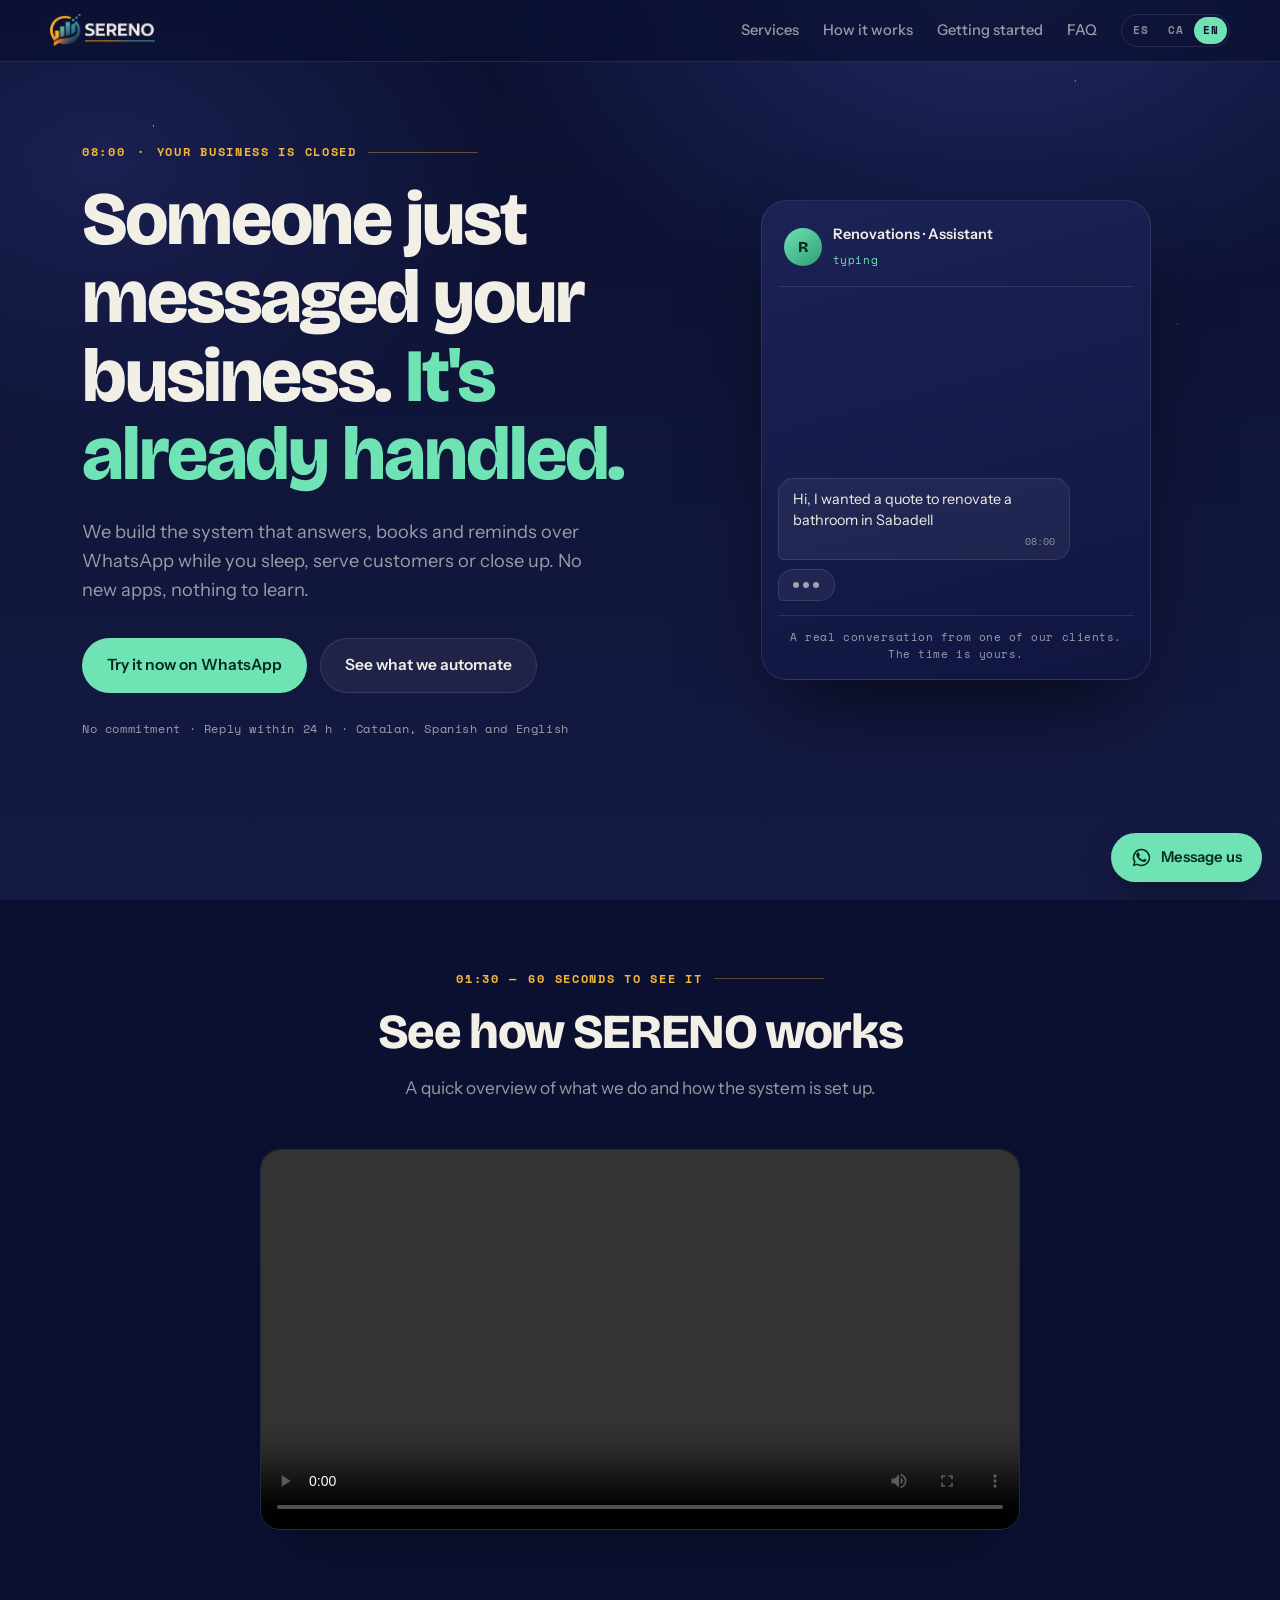
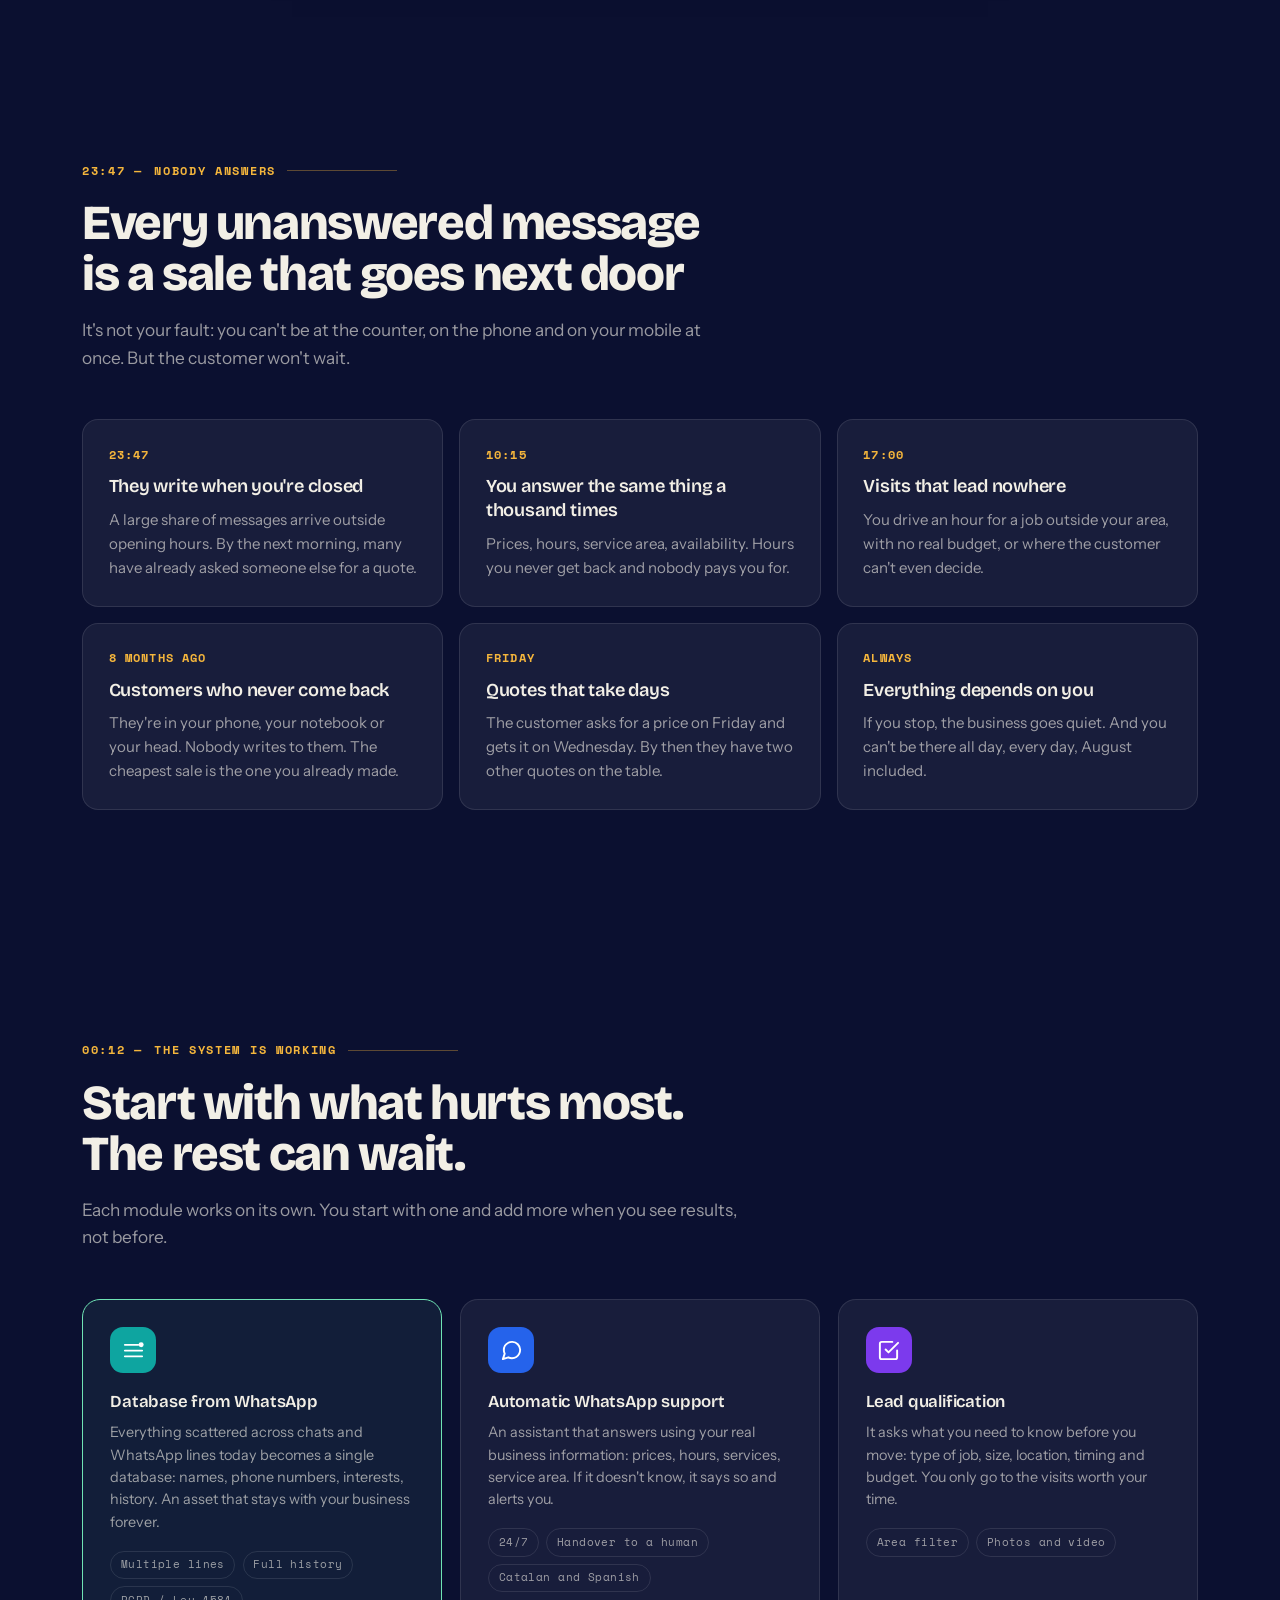
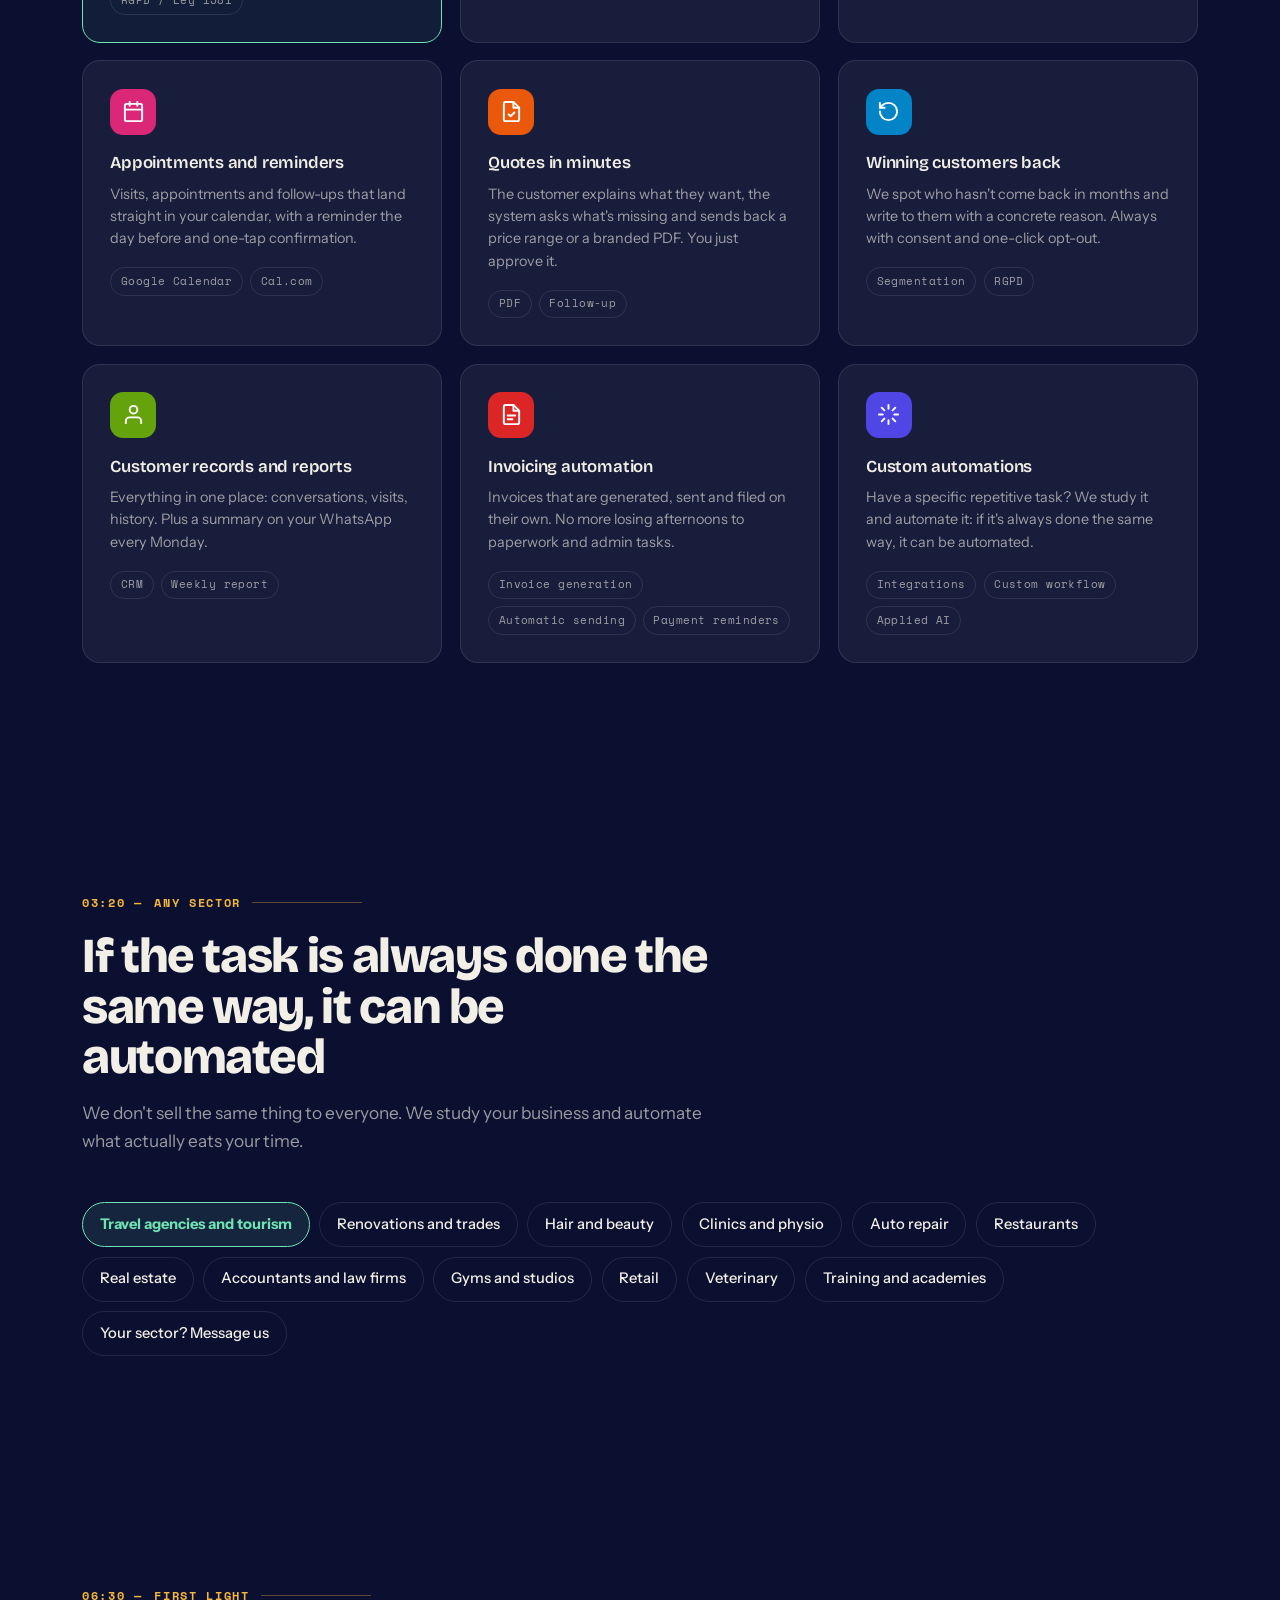
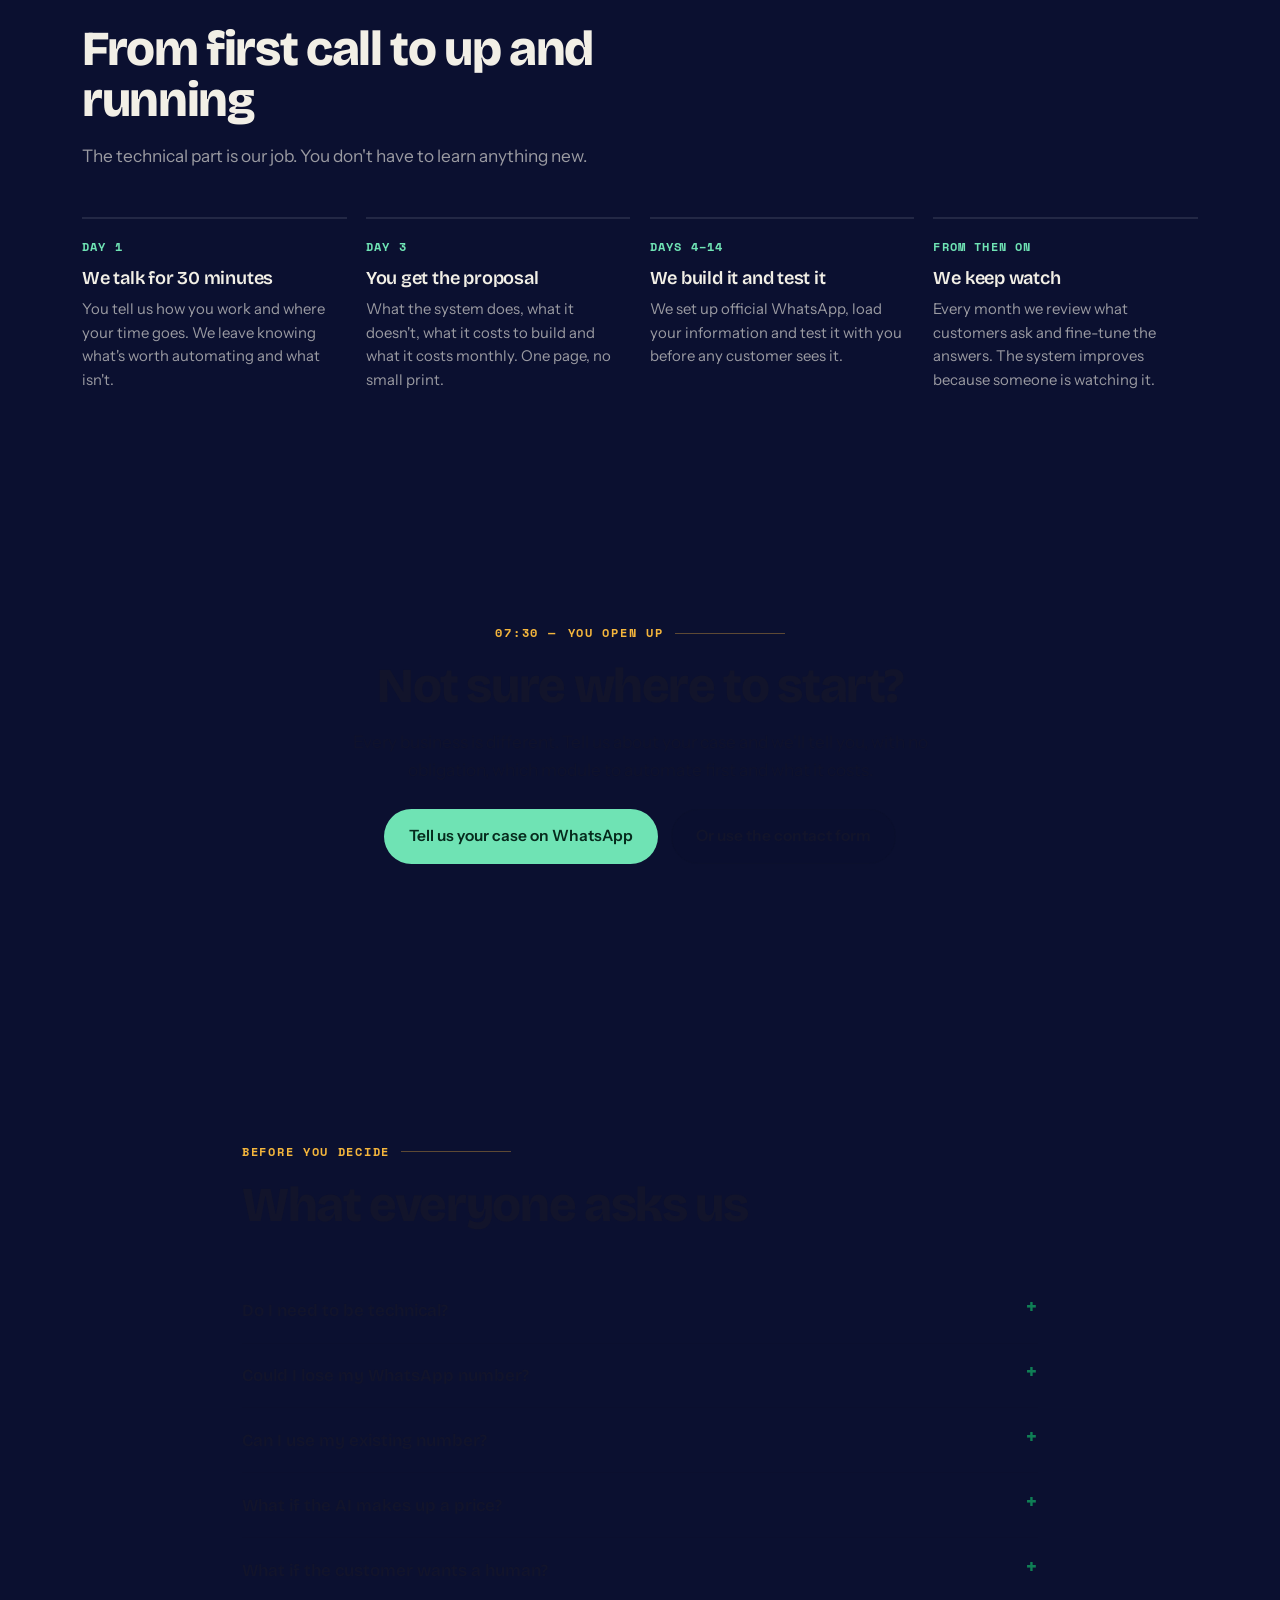
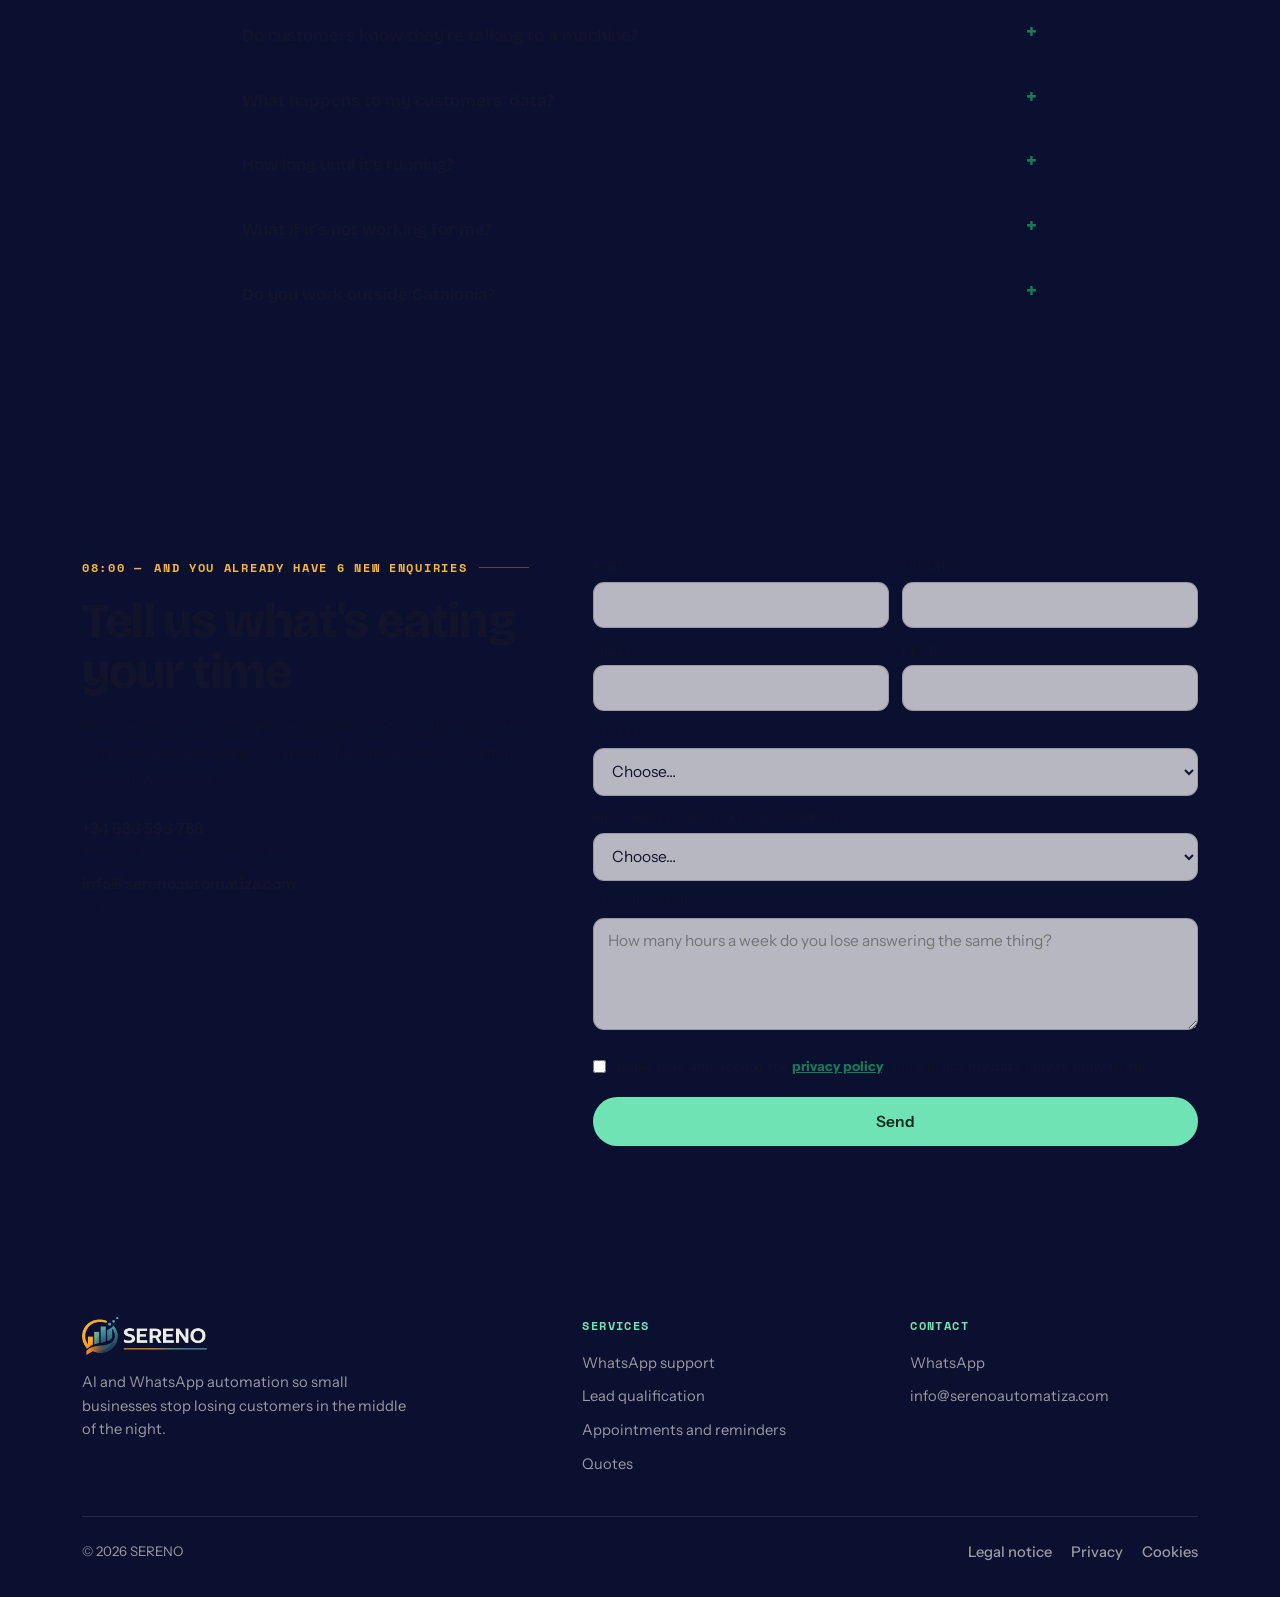
==== index.html @ a8ce23be "seo" ====
<!DOCTYPE html>
<html lang="es">
<head>
<meta charset="UTF-8">
<meta name="viewport" content="width=device-width, initial-scale=1.0">

<!-- ═══════════════════════════════════════════════════════════════
     CONFIGURACIÓ RÀPIDA — canvia només aquestes dades
     ═══════════════════════════════════════════════════════════════
     1. Nom de marca ......... cerca i reemplaça  SERENO
     2. Telèfon WhatsApp ..... cerca i reemplaça  34636596788
     3. Correu ............... cerca i reemplaça  info@serenoautomatiza.com
     4. Domini ............... cerca i reemplaça  https://serenoautomatiza.com
     Idiomes: cada element traduïble porta data-ca i data-en.
     El text que hi ha escrit a l'HTML és el castellà (idioma base).
     ═══════════════════════════════════════════════════════════════ -->

<link rel="icon" type="image/x-icon" href="favicon.ico">
<link rel="icon" type="image/png" sizes="16x16" href="favicon-16.png">
<link rel="icon" type="image/png" sizes="32x32" href="favicon-32.png">
<link rel="icon" type="image/png" sizes="48x48" href="favicon-48.png">
<link rel="icon" type="image/png" sizes="192x192" href="favicon-192.png">
<link rel="apple-touch-icon" sizes="180x180" href="favicon-180.png">

<title>SERENO — Automatización con IA y WhatsApp para pymes</title>
<meta name="description" content="Automatizamos la atención al cliente, las reservas y los recordatorios de tu negocio por WhatsApp. Responde 24/7 sin que tú muevas un dedo. Barcelona, España y Colombia.">
<meta name="keywords" content="chatbot WhatsApp empresas, automatización pymes, reservas automáticas WhatsApp, IA para negocios, automatización Barcelona, automatización agencias de viaje, WhatsApp verificado España">
<meta name="robots" content="index, follow">
<meta name="author" content="SERENO">
<link rel="canonical" href="https://serenoautomatiza.com/">
<link rel="alternate" hreflang="es" href="https://serenoautomatiza.com/">
<link rel="alternate" hreflang="ca" href="https://serenoautomatiza.com/?lang=ca">
<link rel="alternate" hreflang="en" href="https://serenoautomatiza.com/?lang=en">
<link rel="alternate" hreflang="x-default" href="https://serenoautomatiza.com/">

<meta property="og:type" content="website">
<meta property="og:site_name" content="SERENO">
<meta property="og:title" content="SERENO — Tu negocio responde también de madrugada">
<meta property="og:description" content="Automatización con IA y WhatsApp para pymes. Reservas, recordatorios y atención al cliente que funcionan cuando tú no estás.">
<meta property="og:url" content="https://serenoautomatiza.com/">
<meta property="og:image" content="https://serenoautomatiza.com/og-image.png">
<meta property="og:image:width" content="1200">
<meta property="og:image:height" content="630">
<meta property="og:image:alt" content="SERENO — Automatización con IA y WhatsApp para tu negocio">
<meta property="og:locale" content="es_ES">
<meta property="og:locale:alternate" content="ca_ES">
<meta property="og:locale:alternate" content="en_GB">

<meta name="twitter:card" content="summary_large_image">
<meta name="twitter:title" content="SERENO — Tu negocio responde también de madrugada">
<meta name="twitter:description" content="Automatización con IA y WhatsApp para pymes. Reservas, recordatorios y atención al cliente que funcionan cuando tú no estás.">
<meta name="twitter:image" content="https://serenoautomatiza.com/og-image.png">

<link rel="preconnect" href="https://fonts.googleapis.com">
<link rel="preconnect" href="https://fonts.gstatic.com" crossorigin>
<link href="https://fonts.googleapis.com/css2?family=Bricolage+Grotesque:opsz,wght@12..96,400;12..96,600;12..96,800&family=Instrument+Sans:wght@400;500;600&family=Space+Mono:wght@400;700&display=swap" rel="stylesheet">

<script type="application/ld+json">
{
  "@context": "https://schema.org",
  "@type": "ProfessionalService",
  "name": "SERENO",
  "alternateName": "SERENO Automatiza",
  "description": "Automatización con inteligencia artificial y WhatsApp para pequeñas y medianas empresas: atención al cliente, reservas, presupuestos y recuperación de clientes.",
  "url": "https://serenoautomatiza.com",
  "logo": "https://serenoautomatiza.com/logo-sereno-oscuro.png",
  "image": "https://serenoautomatiza.com/og-image.png",
  "email": "info@serenoautomatiza.com",
  "telephone": "+34636596788",
  "areaServed": [
    {"@type": "Country", "name": "España"},
    {"@type": "Country", "name": "Colombia"}
  ],
  "availableLanguage": ["es", "ca", "en"],
  "sameAs": [],
  "priceRange": "$$",
  "knowsAbout": [
    "Automatización WhatsApp",
    "Inteligencia artificial para pymes",
    "Chatbots de atención al cliente",
    "Automatización para agencias de viaje"
  ]
}
</script>

<style>
/* ── Tokens ───────────────────────────────────────────────────── */
:root{
  --nit:        #0B1030;
  --nit-2:      #151A44;
  --superficie: rgba(255,255,255,.055);
  --vora:       rgba(255,255,255,.10);
  --crema:      #F2EFE6;
  --crema-suau: rgba(242,239,230,.62);
  --menta:      #6FE3B4;
  --ambre:      #F5B63C;
  --tinta:      #12142B;
  --tinta-suau: rgba(18,20,43,.66);

  --display: 'Bricolage Grotesque', system-ui, sans-serif;
  --cos:     'Instrument Sans', system-ui, sans-serif;
  --mono:    'Space Mono', ui-monospace, monospace;

  --alba: 0; /* 0 = nit, 1 = dia — el controla l'scroll */
  --max:  1180px;
}

*{box-sizing:border-box;margin:0;padding:0}
html{scroll-behavior:smooth}

body{
  font-family:var(--cos);
  background:var(--nit);
  color:var(--crema);
  line-height:1.6;
  -webkit-font-smoothing:antialiased;
  overflow-x:hidden;
}

/* ── L'alba: capa fixa que s'aclareix amb l'scroll ───────────── */
.alba{
  position:fixed; inset:0; z-index:-1; pointer-events:none;
  background:
    radial-gradient(1200px 800px at 70% 110%, #F7C978 0%, #E58B5C 32%, #7B5E9B 62%, transparent 82%),
    linear-gradient(180deg, #FDF6E7 0%, #F2EFE6 100%);
  opacity:var(--alba);
  transition:opacity .12s linear;
}
.fons-nit{
  position:fixed; inset:0; z-index:-2;
  background:
    radial-gradient(900px 620px at 78% -6%, #232A66 0%, transparent 60%),
    radial-gradient(700px 520px at 8% 18%, #1A2050 0%, transparent 58%),
    linear-gradient(180deg, var(--nit) 0%, var(--nit-2) 100%);
}
.estrelles{position:fixed;inset:0;z-index:-1;pointer-events:none;opacity:calc(1 - var(--alba));
  background-image:
    radial-gradient(1px 1px at 12% 14%, rgba(255,255,255,.55) 50%, transparent),
    radial-gradient(1px 1px at 84% 9%,  rgba(255,255,255,.42) 50%, transparent),
    radial-gradient(1px 1px at 63% 27%, rgba(255,255,255,.30) 50%, transparent),
    radial-gradient(1px 1px at 31% 33%, rgba(255,255,255,.28) 50%, transparent),
    radial-gradient(1px 1px at 92% 36%, rgba(255,255,255,.22) 50%, transparent);
}

/* ── Tipografia ──────────────────────────────────────────────── */
h1,h2,h3{font-family:var(--display);font-weight:800;letter-spacing:-.028em;line-height:1.04}
h1{font-size:clamp(2.5rem,6.4vw,4.7rem)}
h2{font-size:clamp(1.95rem,4.1vw,3.05rem)}
h3{font-size:1.14rem;font-weight:600;letter-spacing:-.012em;line-height:1.3}
p{font-size:1.02rem}
em{font-style:normal;color:var(--menta)}

.hora{
  font-family:var(--mono);font-size:.76rem;font-weight:700;
  letter-spacing:.14em;text-transform:uppercase;
  color:var(--ambre);display:flex;align-items:center;gap:.7rem;margin-bottom:1.15rem;
}
.hora::after{content:'';height:1px;flex:1;max-width:110px;background:currentColor;opacity:.35}

/* ── Estructura ──────────────────────────────────────────────── */
.env{max-width:var(--max);margin:0 auto;padding:0 clamp(1.15rem,4vw,2rem)}
section{padding:clamp(4.5rem,9vw,7.5rem) 0;position:relative}

.dia{color:var(--tinta)}
.dia h1,.dia h2,.dia h3{color:var(--tinta)}
.dia .apagat{color:var(--tinta-suau)}
.dia em{color:#0F7F55}
.apagat{color:var(--crema-suau)}

.intro{max-width:660px;margin-bottom:3rem}
.intro.cta-central{max-width:640px;margin-left:auto;margin-right:auto;text-align:center}
.intro p{margin-top:1rem;font-size:1.08rem}

/* ── Capçalera ───────────────────────────────────────────────── */
header{
  position:sticky;top:0;z-index:50;
  backdrop-filter:blur(14px);
  background:rgba(11,16,48,.72);
  border-bottom:1px solid var(--vora);
  transition:background .3s;
}
header.clar{background:rgba(250,246,236,.78);border-bottom-color:rgba(18,20,43,.10)}
header.clar .marca,header.clar nav a{color:var(--tinta)}
.barra{display:flex;align-items:center;justify-content:space-between;gap:1rem;padding:.85rem 0}
.marca{font-family:var(--display);font-weight:800;font-size:1.28rem;letter-spacing:-.03em;color:var(--crema);text-decoration:none;display:flex;align-items:center;gap:.55rem}
.logo{height:32px;width:auto;display:block}
.logo-fosc{display:none}
header.clar .logo-claro{display:none}
header.clar .logo-fosc{display:block}
footer .logo{height:38px}
nav{display:flex;align-items:center;gap:1.5rem}
nav a{color:var(--crema-suau);text-decoration:none;font-size:.92rem;font-weight:500;transition:color .2s}
nav a:hover{color:var(--menta)}
.nav-links{display:flex;gap:1.5rem}

.idioma{display:flex;gap:2px;border:1px solid var(--vora);border-radius:99px;padding:2px;font-family:var(--mono);font-size:.68rem;font-weight:700}
.idioma button{background:none;border:0;color:inherit;cursor:pointer;padding:.32rem .55rem;border-radius:99px;font:inherit;letter-spacing:.06em;opacity:.55;transition:.2s}
.idioma button.on{background:var(--menta);color:var(--nit);opacity:1}
header.clar .idioma{border-color:rgba(18,20,43,.18);color:var(--tinta)}

/* ── Botons ──────────────────────────────────────────────────── */
.btn{
  display:inline-flex;align-items:center;gap:.55rem;
  padding:.88rem 1.5rem;border-radius:99px;
  font-family:var(--cos);font-weight:600;font-size:.97rem;
  text-decoration:none;border:1px solid transparent;cursor:pointer;
  transition:transform .18s, background .2s, border-color .2s;
}
.btn:hover{transform:translateY(-2px)}
.btn-1{background:var(--menta);color:#062B1D}
.btn-1:hover{background:#8BEDC4}
.btn-2{border-color:var(--vora);color:var(--crema);background:var(--superficie)}
.btn-2:hover{border-color:var(--menta);color:var(--menta)}
.dia .btn-2{border-color:rgba(18,20,43,.20);color:var(--tinta);background:rgba(18,20,43,.04)}
.dia .btn-2:hover{border-color:var(--tinta)}

/* ── Hero ────────────────────────────────────────────────────── */
.hero{padding-top:clamp(3rem,7vw,5rem);min-height:88vh;display:flex;align-items:center}
.hero-graella{display:grid;grid-template-columns:1.08fr .92fr;gap:clamp(2.5rem,5vw,4.5rem);align-items:center;width:100%}
.hero p.lead{font-size:1.14rem;margin:1.5rem 0 2.1rem;max-width:32rem}
.hero-botons{display:flex;flex-wrap:wrap;gap:.8rem}
.nota{margin-top:1.6rem;font-family:var(--mono);font-size:.76rem;letter-spacing:.05em;color:var(--crema-suau)}

/* ── Telèfon simulat ─────────────────────────────────────────── */
.telefon{
  background:linear-gradient(165deg,#1B2255,#101640);
  border:1px solid var(--vora);border-radius:26px;
  padding:1rem;box-shadow:0 40px 80px -30px rgba(0,0,0,.75);
  max-width:390px;margin-inline:auto;width:100%;
}
.tel-cap{display:flex;align-items:center;gap:.7rem;padding:.35rem .35rem .9rem;border-bottom:1px solid var(--vora);margin-bottom:.9rem}
.avatar{width:38px;height:38px;border-radius:50%;background:linear-gradient(140deg,var(--menta),#2E9E75);display:grid;place-items:center;font-family:var(--display);font-weight:800;color:#062B1D;font-size:.95rem}
.tel-cap strong{display:block;font-size:.9rem;font-weight:600}
.tel-cap span{font-family:var(--mono);font-size:.68rem;color:var(--menta);letter-spacing:.05em}
.xat{display:flex;flex-direction:column;gap:.55rem;min-height:300px;justify-content:flex-end}
.bombolla{
  max-width:82%;padding:.62rem .85rem;border-radius:15px;font-size:.9rem;line-height:1.45;
  animation:puja .38s cubic-bezier(.2,.8,.3,1) both;position:relative;
}
.bombolla time{display:block;font-family:var(--mono);font-size:.62rem;opacity:.55;margin-top:.28rem;text-align:right}
.rebut{background:var(--superficie);border:1px solid var(--vora);border-bottom-left-radius:5px;align-self:flex-start}
.enviat{background:var(--menta);color:#062B1D;border-bottom-right-radius:5px;align-self:flex-end}
@keyframes puja{from{opacity:0;transform:translateY(9px)}to{opacity:1;transform:none}}
.escrivint{display:flex;gap:4px;padding:.75rem .9rem;background:var(--superficie);border:1px solid var(--vora);border-radius:15px;border-bottom-left-radius:5px;align-self:flex-start;width:fit-content}
.escrivint i{width:6px;height:6px;border-radius:50%;background:var(--crema-suau);animation:bot 1.25s infinite}
.escrivint i:nth-child(2){animation-delay:.18s}
.escrivint i:nth-child(3){animation-delay:.36s}
@keyframes bot{0%,60%,100%{opacity:.28;transform:translateY(0)}30%{opacity:1;transform:translateY(-3px)}}
.peu-tel{margin-top:.9rem;padding-top:.8rem;border-top:1px solid var(--vora);font-family:var(--mono);font-size:.67rem;letter-spacing:.05em;color:var(--crema-suau);text-align:center}

/* ── Graelles ────────────────────────────────────────────────── */
.graella{display:grid;gap:1rem}
.g2{grid-template-columns:repeat(2,1fr)}
.g3{grid-template-columns:repeat(3,1fr)}

.targeta{
  background:var(--superficie);border:1px solid var(--vora);
  border-radius:16px;padding:1.6rem;transition:border-color .25s, transform .25s;
}
.targeta:hover{border-color:rgba(111,227,180,.45);transform:translateY(-3px)}
.targeta h3{margin-bottom:.55rem}
.targeta p{font-size:.94rem;color:var(--crema-suau)}
.dia .targeta{background:rgba(18,20,43,.035);border-color:rgba(18,20,43,.11)}
.dia .targeta p{color:var(--tinta-suau)}
.targeta-destacada{border-color:var(--menta);background:rgba(111,227,180,.06)}
.targeta-destacada:hover{border-color:var(--menta)}
.dia .targeta-destacada{border-color:#0F7F55;background:rgba(15,127,85,.05)}

/* ── Graella de serveis amb icones ──────────────────────────────── */
.graella-serveis{display:grid;grid-template-columns:repeat(3,1fr);gap:1.1rem;margin-top:1.5rem}
.targeta-servei{
  background:var(--superficie);border:1px solid var(--vora);border-radius:18px;
  padding:1.7rem;transition:border-color .25s, transform .25s;
}
.targeta-servei:hover{border-color:rgba(111,227,180,.45);transform:translateY(-3px)}
.targeta-servei.destacada{border-color:var(--menta);background:rgba(111,227,180,.07)}
.dia .targeta-servei{background:#fff;border-color:rgba(18,20,43,.1)}
.dia .targeta-servei.destacada{border-color:#0F7F55;background:rgba(15,127,85,.05)}
.icona-servei{
  width:46px;height:46px;border-radius:13px;display:flex;align-items:center;justify-content:center;
  margin-bottom:1.1rem;color:#fff;
}
.icona-servei svg{width:23px;height:23px}
.targeta-servei h3{font-size:1.05rem;margin-bottom:.55rem}
.targeta-servei p{font-size:.9rem;color:var(--crema-suau);line-height:1.55}
.dia .targeta-servei p{color:var(--tinta-suau)}
.targeta-servei .etiquetes{margin-top:1.1rem}

.marca-hora{font-family:var(--mono);font-size:.72rem;font-weight:700;color:var(--ambre);letter-spacing:.1em;display:block;margin-bottom:.7rem}

/* ── Vídeo ───────────────────────────────────────────────────── */
.video-marc{max-width:760px;margin:2.2rem auto 0;border-radius:20px;overflow:hidden;border:1px solid var(--vora);box-shadow:0 30px 60px -32px rgba(0,0,0,.5)}
.dia .video-marc{border-color:rgba(18,20,43,.12);box-shadow:0 30px 60px -32px rgba(18,20,43,.25)}
.video-marc video{display:block;width:100%;height:auto;background:#000}

.etiquetes{display:flex;flex-wrap:wrap;gap:.45rem;margin-top:1rem}
.etiqueta{font-family:var(--mono);font-size:.68rem;letter-spacing:.04em;padding:.28rem .6rem;border:1px solid var(--vora);border-radius:99px;color:var(--crema-suau)}
.dia .etiqueta{border-color:rgba(18,20,43,.15);color:var(--tinta-suau)}

/* ── Procés ──────────────────────────────────────────────────── */
.passos{display:grid;grid-template-columns:repeat(4,1fr);gap:1.2rem}
.pas{border-top:2px solid var(--vora);padding-top:1.2rem}
.pas .quan{font-family:var(--mono);font-size:.74rem;font-weight:700;color:var(--menta);letter-spacing:.1em;display:block;margin-bottom:.6rem}
.pas p{font-size:.93rem;color:var(--crema-suau);margin-top:.45rem}
.dia .pas{border-top-color:rgba(18,20,43,.16)}
.dia .pas p{color:var(--tinta-suau)}
.dia .pas .quan{color:#0F7F55}

/* ── Secció "com funciona": el text s'enfosqueix junt amb el fons durant la transició ── */
#como{
  color: var(--crema); /* fallback per navegadors sense color-mix() */
  color: color-mix(in srgb, var(--tinta) calc(var(--alba) * 100%), var(--crema));
}
#como .apagat,
#como .pas p{
  color: var(--crema-suau);
  color: color-mix(in srgb, var(--tinta-suau) calc(var(--alba) * 100%), var(--crema-suau));
}
#como .pas{
  border-top-color: var(--vora);
  border-top-color: color-mix(in srgb, rgba(18,20,43,.16) calc(var(--alba) * 100%), var(--vora));
}
#como .pas .quan{
  color: var(--menta);
  color: color-mix(in srgb, #0F7F55 calc(var(--alba) * 100%), var(--menta));
}

/* ── Sectors ─────────────────────────────────────────────────── */
.sectors{display:flex;flex-wrap:wrap;gap:.6rem;margin-top:1.5rem}
.sector{padding:.6rem 1.05rem;border:1px solid var(--vora);border-radius:99px;font-size:.92rem;font-weight:500;transition:.2s;text-decoration:none;color:inherit;cursor:pointer;display:inline-block}
.sector:hover{border-color:var(--menta);color:var(--menta)}
.dia .sector{border-color:rgba(18,20,43,.16)}
.sector-destacat{border-color:var(--menta);background:rgba(111,227,180,.1);color:var(--menta);font-weight:700}
.sector-destacat:hover{background:rgba(111,227,180,.18)}
.dia .sector-destacat{border-color:#0F7F55;background:rgba(15,127,85,.08);color:#0F7F55}
.dia .sector-destacat:hover{background:rgba(15,127,85,.14)}

/* ── Plans ───────────────────────────────────────────────────── */
.plans{display:grid;grid-template-columns:repeat(3,1fr);gap:1.1rem;align-items:start}
.pla{border:1px solid rgba(18,20,43,.13);border-radius:18px;padding:1.9rem;background:rgba(255,255,255,.45)}
.pla.destacat{border-color:#0F7F55;background:#fff;box-shadow:0 24px 50px -28px rgba(15,127,85,.45)}
.pla .nom{font-family:var(--mono);font-size:.72rem;font-weight:700;letter-spacing:.13em;text-transform:uppercase;color:#0F7F55}
.pla h3{font-size:1.5rem;font-family:var(--display);font-weight:800;margin:.5rem 0 .3rem}
.preu{font-family:var(--display);font-size:1.05rem;font-weight:600;color:var(--tinta-suau);margin-bottom:1.1rem}
.pla ul{list-style:none;margin:1.2rem 0;display:flex;flex-direction:column;gap:.55rem}
.pla li{font-size:.93rem;padding-left:1.35rem;position:relative;color:var(--tinta-suau)}
.pla li::before{content:'';position:absolute;left:0;top:.55em;width:7px;height:7px;border-radius:50%;background:#0F7F55}
.insignia{display:inline-block;font-family:var(--mono);font-size:.63rem;font-weight:700;letter-spacing:.11em;background:#0F7F55;color:#fff;padding:.2rem .55rem;border-radius:99px;margin-bottom:.7rem}

/* ── FAQ ─────────────────────────────────────────────────────── */
details{border-bottom:1px solid rgba(18,20,43,.13);padding:1.15rem 0}
summary{font-family:var(--display);font-weight:600;font-size:1.06rem;cursor:pointer;list-style:none;display:flex;justify-content:space-between;gap:1.5rem;align-items:flex-start}
summary::-webkit-details-marker{display:none}
summary::after{content:'+';font-family:var(--mono);font-size:1.3rem;line-height:1;color:#0F7F55;transition:transform .25s;flex-shrink:0}
details[open] summary::after{transform:rotate(45deg)}
details p{margin-top:.75rem;color:var(--tinta-suau);font-size:.97rem;max-width:64ch}

/* ── Formulari ───────────────────────────────────────────────── */
.contacte{display:grid;grid-template-columns:.85fr 1.15fr;gap:clamp(2rem,5vw,4rem);align-items:start}
form{display:grid;gap:.85rem}
.fila{display:grid;grid-template-columns:1fr 1fr;gap:.85rem}
label{display:block;font-family:var(--mono);font-size:.7rem;font-weight:700;letter-spacing:.09em;text-transform:uppercase;color:var(--tinta-suau);margin-bottom:.35rem}
input,select,textarea{
  width:100%;padding:.78rem .9rem;border:1px solid rgba(18,20,43,.18);
  border-radius:11px;background:rgba(255,255,255,.7);color:var(--tinta);
  font-family:var(--cos);font-size:.97rem;
}
input:focus,select:focus,textarea:focus{outline:2px solid #0F7F55;outline-offset:1px;border-color:transparent}
textarea{min-height:112px;resize:vertical}
.consent{display:flex;gap:.6rem;align-items:flex-start;font-size:.85rem;color:var(--tinta-suau);margin-top:.3rem;font-family:var(--cos);letter-spacing:normal;text-transform:none}
.consent input{width:auto;margin-top:.25rem;flex-shrink:0}
.consent a{color:#0F7F55}
.amagat{position:absolute;left:-9999px}
.canals{display:flex;flex-direction:column;gap:.8rem;margin-top:1.6rem}
.canal{display:flex;flex-direction:column;text-decoration:none;color:var(--tinta);font-weight:500;font-size:.97rem}
.canal span{font-family:var(--mono);font-size:.68rem;letter-spacing:.09em;color:var(--tinta-suau);font-weight:400}

/* ── Peu ─────────────────────────────────────────────────────── */
footer{background:var(--nit);color:var(--crema);padding:3.5rem 0 2rem;position:relative;z-index:1}
.peu-graella{display:grid;grid-template-columns:1.6fr 1fr 1fr;gap:2.5rem;margin-bottom:2.5rem}
footer h4{font-family:var(--mono);font-size:.72rem;letter-spacing:.12em;text-transform:uppercase;color:var(--menta);margin-bottom:.9rem;font-weight:700}
footer ul{list-style:none;display:flex;flex-direction:column;gap:.5rem}
footer a{color:var(--crema-suau);text-decoration:none;font-size:.92rem}
footer a:hover{color:var(--menta)}
.peu-final{border-top:1px solid var(--vora);padding-top:1.5rem;display:flex;flex-wrap:wrap;gap:1rem;justify-content:space-between;font-size:.83rem;color:var(--crema-suau)}
.peu-final nav{gap:1.2rem}

/* ── WhatsApp flotant ────────────────────────────────────────── */
.flotant{
  position:fixed;right:1.1rem;bottom:1.1rem;z-index:60;
  display:flex;align-items:center;gap:.6rem;
  background:var(--menta);color:#062B1D;
  padding:.8rem 1.25rem;border-radius:99px;text-decoration:none;
  font-weight:600;font-size:.93rem;
  box-shadow:0 14px 34px -10px rgba(0,0,0,.5);
  transition:transform .2s;
}
.flotant:hover{transform:scale(1.04)}

/* ── Aparicions ──────────────────────────────────────────────── */
.apareix{opacity:0;transform:translateY(18px);transition:opacity .6s ease, transform .6s cubic-bezier(.2,.8,.3,1)}
.apareix.vist{opacity:1;transform:none}

/* ── Responsive ──────────────────────────────────────────────── */
@media(max-width:900px){
  .hero-graella{grid-template-columns:1fr;gap:2.5rem}
  .g3,.passos,.plans{grid-template-columns:repeat(2,1fr)}
  .graella-serveis{grid-template-columns:repeat(2,1fr)}
  .contacte{grid-template-columns:1fr}
  .peu-graella{grid-template-columns:1fr 1fr}
  .nav-links{display:none}
}
@media(max-width:620px){
  .g3,.g2,.passos,.plans,.fila,.peu-graella,.graella-serveis{grid-template-columns:1fr}
  .flotant span{display:none}
  .flotant{padding:.95rem}
  section{padding:3.5rem 0}
}
@media(prefers-reduced-motion:reduce){
  *,*::before,*::after{animation-duration:.001ms!important;transition-duration:.001ms!important}
  .apareix{opacity:1;transform:none}
  html{scroll-behavior:auto}
}
:focus-visible{outline:2px solid var(--menta);outline-offset:3px;border-radius:4px}
</style>
</head>

<body>
<div class="fons-nit"></div>
<div class="estrelles"></div>
<div class="alba"></div>

<!-- ══════════ CAPÇALERA ══════════ -->
<header id="capcalera">
  <div class="env barra">
    <a href="#inici" class="marca">
      <img src="logo-sereno-claro.png" alt="SERENO" class="logo logo-claro">
      <img src="logo-sereno-oscuro.png" alt="SERENO" class="logo logo-fosc">
    </a>
    <nav>
      <div class="nav-links">
        <a href="#servicios" data-ca="Serveis" data-en="Services">Servicios</a>
        <a href="#como" data-ca="Com funciona" data-en="How it works">Cómo funciona</a>
        <a href="#planes" data-ca="Com comencem" data-en="Getting started">Cómo empezamos</a>
        <a href="#faq">FAQ</a>
      </div>
      <div class="idioma" role="group" aria-label="Idioma / Language">
        <button type="button" data-lang="es" class="on">ES</button>
        <button type="button" data-lang="ca">CA</button>
        <button type="button" data-lang="en">EN</button>
      </div>
    </nav>
  </div>
</header>

<!-- ══════════ HERO ══════════ -->
<section class="hero" id="inici">
  <div class="env hero-graella">
    <div>
      <div class="hora"><span id="rellotge">--:--</span> · <span data-ca="el teu negoci és tancat" data-en="your business is closed">tu negocio está cerrado</span></div>
      <h1 data-ca="Algú acaba d'escriure al teu negoci. <em>Ja està atès.</em>" data-en="Someone just messaged your business. <em>It's already handled.</em>">Alguien acaba de escribir a tu negocio. <em>Ya está atendido.</em></h1>
      <p class="lead apagat" data-ca="Muntem el sistema que respon, reserva i recorda per WhatsApp mentre tu dorms, atens o tanques la persiana. Sense apps noves ni res per aprendre." data-en="We build the system that answers, books and reminds over WhatsApp while you sleep, serve customers or close up. No new apps, nothing to learn.">Montamos el sistema que responde, reserva y recuerda por WhatsApp mientras tú duermes, atiendes o bajas la persiana. Sin apps nuevas ni nada que aprender.</p>
      <div class="hero-botons">
        <a class="btn btn-1 wa" href="https://wa.me/34636596788" target="_blank" rel="noopener" data-ca="Prova'l ara per WhatsApp" data-en="Try it now on WhatsApp">Pruébalo ahora por WhatsApp</a>
        <a class="btn btn-2" href="#servicios" data-ca="Veure què automatitzem" data-en="See what we automate">Ver qué automatizamos</a>
      </div>
      <p class="nota" data-ca="Sense compromís · Resposta en menys de 24 h · Català, castellà i anglès" data-en="No commitment · Reply within 24 h · Catalan, Spanish and English">Sin compromiso · Respuesta en menos de 24 h · Catalán, castellano e inglés</p>
    </div>

    <div class="telefon" aria-label="Ejemplo de conversación automatizada">
      <div class="tel-cap">
        <div class="avatar">R</div>
        <div>
          <strong data-ca="Reformes · Assistent" data-en="Renovations · Assistant">Reformas · Asistente</strong>
          <span data-ca="responent" data-en="typing">respondiendo</span>
        </div>
      </div>
      <div class="xat" id="xat"></div>
      <p class="peu-tel" data-ca="Conversa real d'un client nostre. L'hora és la teva." data-en="A real conversation from one of our clients. The time is yours.">Conversación real de un cliente nuestro. La hora es la tuya.</p>
    </div>
  </div>
</section>

<!-- ══════════ VÍDEO ══════════ -->
<section id="video">
  <div class="env">
    <div class="intro apareix" style="text-align:center;max-width:640px;margin-left:auto;margin-right:auto">
      <div class="hora" style="justify-content:center">01:30 — <span data-ca="60 segons per entendre-ho" data-en="60 seconds to see it">60 segundos para entenderlo</span></div>
      <h2 data-ca="Veu com funciona SERENO" data-en="See how SERENO works">Ve cómo funciona SERENO</h2>
      <p class="apagat" data-ca="Un resum ràpid de què fem i com queda muntat el sistema." data-en="A quick overview of what we do and how the system is set up.">Un resumen rápido de qué hacemos y cómo queda montado el sistema.</p>
    </div>
    <div class="video-marc apareix">
      <video id="videoSereno" controls preload="metadata" playsinline
        data-src-es="sereno-video-es.mp4" data-src-ca="sereno-video-ca.mp4" data-src-en="sereno-video-en.mp4">
        <source id="videoSerenoSource" src="sereno-video-es.mp4" type="video/mp4">
        Tu navegador no soporta la reproducción de vídeo. Puedes escribirnos por WhatsApp para pedir el enlace.
      </video>
    </div>
  </div>
</section>

<!-- ══════════ PROBLEMA ══════════ -->
<section id="problema">
  <div class="env">
    <div class="intro apareix">
      <div class="hora">23:47 — <span data-ca="ningú contesta" data-en="nobody answers">nadie contesta</span></div>
      <h2 data-ca="Cada missatge sense resposta és una venda que se'n va al del costat" data-en="Every unanswered message is a sale that goes next door">Cada mensaje sin respuesta es una venta que se va al de al lado</h2>
      <p class="apagat" data-ca="No és culpa teva: no pots estar al taulell, al telèfon i al mòbil alhora. Però el client no espera." data-en="It's not your fault: you can't be at the counter, on the phone and on your mobile at once. But the customer won't wait.">No es culpa tuya: no puedes estar en el mostrador, al teléfono y en el móvil a la vez. Pero el cliente no espera.</p>
    </div>
    <div class="graella g3">
      <div class="targeta apareix">
        <span class="marca-hora">23:47</span>
        <h3 data-ca="Escriuen quan és tancat" data-en="They write when you're closed">Escriben cuando está cerrado</h3>
        <p data-ca="Bona part dels missatges arriben fora d'horari. L'endemà al matí, molts ja han demanat pressupost en un altre lloc." data-en="A large share of messages arrive outside opening hours. By the next morning, many have already asked someone else for a quote.">Buena parte de los mensajes llegan fuera de horario. A la mañana siguiente, muchos ya han pedido presupuesto en otro sitio.</p>
      </div>
      <div class="targeta apareix">
        <span class="marca-hora">10:15</span>
        <h3 data-ca="Contestes el mateix mil cops" data-en="You answer the same thing a thousand times">Contestas lo mismo mil veces</h3>
        <p data-ca="Preus, horaris, zona de treball, si hi ha disponibilitat. Hores que no tornen i que no et paga ningú." data-en="Prices, hours, service area, availability. Hours you never get back and nobody pays you for.">Precios, horarios, zona de trabajo, si hay disponibilidad. Horas que no vuelven y que no te paga nadie.</p>
      </div>
      <div class="targeta apareix">
        <span class="marca-hora">17:00</span>
        <h3 data-ca="Visites que no serveixen de res" data-en="Visits that lead nowhere">Visitas que no sirven de nada</h3>
        <p data-ca="Et desplaces una hora per una feina fora de zona, sense pressupost real o que el client ni tan sols pot decidir." data-en="You drive an hour for a job outside your area, with no real budget, or where the customer can't even decide.">Te desplazas una hora por un trabajo fuera de zona, sin presupuesto real o donde el cliente ni siquiera puede decidir.</p>
      </div>
      <div class="targeta apareix">
        <span class="marca-hora" data-ca="FA 8 MESOS" data-en="8 MONTHS AGO">HACE 8 MESES</span>
        <h3 data-ca="Clients que no tornen" data-en="Customers who never come back">Clientes que no vuelven</h3>
        <p data-ca="Els tens al mòbil, a la llibreta o al cap. Ningú els escriu. La venda més barata és la que ja vas fer." data-en="They're in your phone, your notebook or your head. Nobody writes to them. The cheapest sale is the one you already made.">Los tienes en el móvil, en la libreta o en la cabeza. Nadie les escribe. La venta más barata es la que ya hiciste.</p>
      </div>
      <div class="targeta apareix">
        <span class="marca-hora" data-ca="DIVENDRES" data-en="FRIDAY">VIERNES</span>
        <h3 data-ca="Pressupostos que triguen dies" data-en="Quotes that take days">Presupuestos que tardan días</h3>
        <p data-ca="El client demana preu divendres i el rep dimecres. Per llavors ja té dos pressupostos més sobre la taula." data-en="The customer asks for a price on Friday and gets it on Wednesday. By then they have two other quotes on the table.">El cliente pide precio el viernes y lo recibe el miércoles. Para entonces ya tiene dos presupuestos más encima de la mesa.</p>
      </div>
      <div class="targeta apareix">
        <span class="marca-hora" data-ca="SEMPRE" data-en="ALWAYS">SIEMPRE</span>
        <h3 data-ca="Tot depèn de tu" data-en="Everything depends on you">Todo depende de ti</h3>
        <p data-ca="Si pleges, el negoci calla. I no pots ser-hi tot el dia, cada dia, també l'agost." data-en="If you stop, the business goes quiet. And you can't be there all day, every day, August included.">Si paras, el negocio calla. Y no puedes estar todo el día, todos los días, también en agosto.</p>
      </div>
    </div>
  </div>
</section>

<!-- ══════════ SERVEIS ══════════ -->
<section id="servicios">
  <div class="env">
    <div class="intro apareix">
      <div class="hora">00:12 — <span data-ca="el sistema treballa" data-en="the system is working">el sistema trabaja</span></div>
      <h2 data-ca="Comença pel que més et fa mal. La resta pot esperar." data-en="Start with what hurts most. The rest can wait.">Empieza por lo que más te duele. El resto puede esperar.</h2>
      <p class="apagat" data-ca="Cada mòdul funciona sol. Comences per un i n'afegeixes quan en vegis el resultat, no abans." data-en="Each module works on its own. You start with one and add more when you see results, not before.">Cada módulo funciona solo. Empiezas por uno y añades cuando veas el resultado, no antes.</p>
    </div>
    <div class="graella-serveis apareix">

      <div class="targeta-servei destacada">
        <div class="icona-servei" style="background:#0EA5A0">
          <svg viewBox="0 0 24 24" fill="none" stroke="currentColor" stroke-width="2" stroke-linecap="round" stroke-linejoin="round"><path d="M17 6.1H3M21 12.1H3M21 18.1H3"/><circle cx="20" cy="6" r="2.6" fill="currentColor" stroke="none"/></svg>
        </div>
        <h3 data-ca="Base de dades des de WhatsApp" data-en="Database from WhatsApp">Base de datos desde WhatsApp</h3>
        <p data-ca="Tota la informació que avui està dispersa entre xats i línies de WhatsApp es converteix en una única base de dades: noms, telèfons, interessos, historial. Un actiu que es queda amb el teu negoci per sempre." data-en="Everything scattered across chats and WhatsApp lines today becomes a single database: names, phone numbers, interests, history. An asset that stays with your business forever.">Toda la información que hoy está dispersa entre chats y líneas de WhatsApp se convierte en una única base de datos: nombres, teléfonos, intereses, historial. Un activo que se queda con tu negocio para siempre.</p>
        <div class="etiquetes">
          <span class="etiqueta" data-ca="Múltiples línies" data-en="Multiple lines">Múltiples líneas</span>
          <span class="etiqueta" data-ca="Historial complet" data-en="Full history">Historial completo</span>
          <span class="etiqueta">RGPD / Ley 1581</span>
        </div>
      </div>

      <div class="targeta-servei">
        <div class="icona-servei" style="background:#2563EB">
          <svg viewBox="0 0 24 24" fill="none" stroke="currentColor" stroke-width="2" stroke-linecap="round" stroke-linejoin="round"><path d="M21 11.5a8.38 8.38 0 0 1-.9 3.8 8.5 8.5 0 0 1-7.6 4.7 8.38 8.38 0 0 1-3.8-.9L3 21l1.9-5.7a8.38 8.38 0 0 1-.9-3.8 8.5 8.5 0 0 1 4.7-7.6 8.38 8.38 0 0 1 3.8-.9h.5a8.48 8.48 0 0 1 8 8v.5z"/></svg>
        </div>
        <h3 data-ca="Atenció automàtica per WhatsApp" data-en="Automatic WhatsApp support">Atención automática por WhatsApp</h3>
        <p data-ca="Un assistent que respon amb la informació real del teu negoci: preus, horaris, serveis, zona. Si no ho sap, ho diu i t'avisa." data-en="An assistant that answers using your real business information: prices, hours, services, service area. If it doesn't know, it says so and alerts you.">Un asistente que responde con la información real de tu negocio: precios, horarios, servicios, zona. Si no lo sabe, lo dice y te avisa.</p>
        <div class="etiquetes">
          <span class="etiqueta">24/7</span>
          <span class="etiqueta" data-ca="Traspàs a persona" data-en="Handover to a human">Traspaso a persona</span>
          <span class="etiqueta" data-ca="Català i castellà" data-en="Catalan and Spanish">Catalán y castellano</span>
        </div>
      </div>

      <div class="targeta-servei">
        <div class="icona-servei" style="background:#7C3AED">
          <svg viewBox="0 0 24 24" fill="none" stroke="currentColor" stroke-width="2" stroke-linecap="round" stroke-linejoin="round"><path d="M9 11l3 3L22 4"/><path d="M21 12v7a2 2 0 0 1-2 2H5a2 2 0 0 1-2-2V5a2 2 0 0 1 2-2h11"/></svg>
        </div>
        <h3 data-ca="Qualificació de sol·licituds" data-en="Lead qualification">Cualificación de solicitudes</h3>
        <p data-ca="Pregunta el que cal saber abans de moure't: tipus de feina, superfície, població, terminis i pressupost. Tu només vas a les visites que valen la pena." data-en="It asks what you need to know before you move: type of job, size, location, timing and budget. You only go to the visits worth your time.">Pregunta lo que hace falta saber antes de moverte: tipo de trabajo, superficie, población, plazos y presupuesto. Tú solo vas a las visitas que valen la pena.</p>
        <div class="etiquetes">
          <span class="etiqueta" data-ca="Filtre per zona" data-en="Area filter">Filtro por zona</span>
          <span class="etiqueta" data-ca="Fotos i vídeos" data-en="Photos and video">Fotos y vídeos</span>
        </div>
      </div>

      <div class="targeta-servei">
        <div class="icona-servei" style="background:#DB2777">
          <svg viewBox="0 0 24 24" fill="none" stroke="currentColor" stroke-width="2" stroke-linecap="round" stroke-linejoin="round"><rect x="3" y="4" width="18" height="18" rx="2"/><path d="M16 2v4M8 2v4M3 10h18"/></svg>
        </div>
        <h3 data-ca="Cites i recordatoris" data-en="Appointments and reminders">Citas y recordatorios</h3>
        <p data-ca="Visites, cites i revisions que cauen soles a la teva agenda, amb avís el dia abans i confirmació d'un toc." data-en="Visits, appointments and follow-ups that land straight in your calendar, with a reminder the day before and one-tap confirmation.">Visitas, citas y revisiones que caen solas en tu agenda, con aviso el día antes y confirmación de un toque.</p>
        <div class="etiquetes">
          <span class="etiqueta">Google Calendar</span>
          <span class="etiqueta">Cal.com</span>
        </div>
      </div>

      <div class="targeta-servei">
        <div class="icona-servei" style="background:#EA580C">
          <svg viewBox="0 0 24 24" fill="none" stroke="currentColor" stroke-width="2" stroke-linecap="round" stroke-linejoin="round"><path d="M14 2H6a2 2 0 0 0-2 2v16a2 2 0 0 0 2 2h12a2 2 0 0 0 2-2V8z"/><path d="M14 2v6h6M9 15l2 2 4-4"/></svg>
        </div>
        <h3 data-ca="Pressupostos en minuts" data-en="Quotes in minutes">Presupuestos en minutos</h3>
        <p data-ca="El client explica què vol, el sistema pregunta el que falta i li envia una forquilla o un PDF amb la teva marca. Tu només l'aproves." data-en="The customer explains what they want, the system asks what's missing and sends back a price range or a branded PDF. You just approve it.">El cliente cuenta qué quiere, el sistema pregunta lo que falta y le envía una horquilla o un PDF con tu marca. Tú solo lo apruebas.</p>
        <div class="etiquetes">
          <span class="etiqueta">PDF</span>
          <span class="etiqueta" data-ca="Seguiment" data-en="Follow-up">Seguimiento</span>
        </div>
      </div>

      <div class="targeta-servei">
        <div class="icona-servei" style="background:#0284C7">
          <svg viewBox="0 0 24 24" fill="none" stroke="currentColor" stroke-width="2" stroke-linecap="round" stroke-linejoin="round"><path d="M3 12a9 9 0 1 0 9-9 9.75 9.75 0 0 0-6.74 2.74L3 8"/><path d="M3 3v5h5"/></svg>
        </div>
        <h3 data-ca="Recuperació de clients" data-en="Winning customers back">Recuperación de clientes</h3>
        <p data-ca="Detectem qui fa mesos que no torna i li escrivim amb un motiu concret. Sempre amb consentiment i amb baixa en un clic." data-en="We spot who hasn't come back in months and write to them with a concrete reason. Always with consent and one-click opt-out.">Detectamos quién lleva meses sin volver y le escribimos con un motivo concreto. Siempre con consentimiento y con baja en un clic.</p>
        <div class="etiquetes">
          <span class="etiqueta" data-ca="Segmentació" data-en="Segmentation">Segmentación</span>
          <span class="etiqueta">RGPD</span>
        </div>
      </div>

      <div class="targeta-servei">
        <div class="icona-servei" style="background:#65A30D">
          <svg viewBox="0 0 24 24" fill="none" stroke="currentColor" stroke-width="2" stroke-linecap="round" stroke-linejoin="round"><path d="M20 21v-2a4 4 0 0 0-4-4H8a4 4 0 0 0-4 4v2"/><circle cx="12" cy="7" r="4"/></svg>
        </div>
        <h3 data-ca="Fitxa de client i informes" data-en="Customer records and reports">Ficha de cliente e informes</h3>
        <p data-ca="Tot en un lloc: converses, visites, historial. I un resum al teu WhatsApp cada dilluns amb el que ha passat." data-en="Everything in one place: conversations, visits, history. Plus a summary on your WhatsApp every Monday.">Todo en un sitio: conversaciones, visitas, historial. Y un resumen en tu WhatsApp cada lunes con lo que ha pasado.</p>
        <div class="etiquetes">
          <span class="etiqueta">CRM</span>
          <span class="etiqueta" data-ca="Informe setmanal" data-en="Weekly report">Informe semanal</span>
        </div>
      </div>

      <div class="targeta-servei">
        <div class="icona-servei" style="background:#DC2626">
          <svg viewBox="0 0 24 24" fill="none" stroke="currentColor" stroke-width="2" stroke-linecap="round" stroke-linejoin="round"><path d="M14 2H6a2 2 0 0 0-2 2v16a2 2 0 0 0 2 2h12a2 2 0 0 0 2-2V8z"/><path d="M14 2v6h6M8 13h8M8 17h5"/></svg>
        </div>
        <h3 data-ca="Automatització de facturació" data-en="Invoicing automation">Automatización de facturación</h3>
        <p data-ca="Factures que es generen, s'envien i s'arxiven soles. Adéu a perdre tardes amb paperassa i tasques administratives." data-en="Invoices that are generated, sent and filed on their own. No more losing afternoons to paperwork and admin tasks.">Facturas que se generan, se envían y se archivan solas. Adiós a perder tardes con papeleo y tareas administrativas.</p>
        <div class="etiquetes">
          <span class="etiqueta" data-ca="Generació de factures" data-en="Invoice generation">Generación de facturas</span>
          <span class="etiqueta" data-ca="Enviament automàtic" data-en="Automatic sending">Envío automático</span>
          <span class="etiqueta" data-ca="Recordatoris de pagament" data-en="Payment reminders">Recordatorios de pago</span>
        </div>
      </div>

      <div class="targeta-servei">
        <div class="icona-servei" style="background:#4F46E5">
          <svg viewBox="0 0 24 24" fill="none" stroke="currentColor" stroke-width="2" stroke-linecap="round" stroke-linejoin="round"><path d="M12 2v4M12 18v4M4.9 4.9l2.8 2.8M16.3 16.3l2.8 2.8M2 12h4M18 12h4M4.9 19.1l2.8-2.8M16.3 7.7l2.8-2.8"/></svg>
        </div>
        <h3 data-ca="Automatitzacions a mida" data-en="Custom automations">Automatizaciones a medida</h3>
        <p data-ca="Tens una tasca repetitiva concreta? L'estudiem i l'automatitzem: si es fa sempre igual, es pot automatitzar." data-en="Have a specific repetitive task? We study it and automate it: if it's always done the same way, it can be automated.">¿Tienes una tarea repetitiva concreta? La estudiamos y la automatizamos: si se hace siempre igual, se puede automatizar.</p>
        <div class="etiquetes">
          <span class="etiqueta" data-ca="Integracions" data-en="Integrations">Integraciones</span>
          <span class="etiqueta" data-ca="Flux a mida" data-en="Custom workflow">Flujo a medida</span>
          <span class="etiqueta" data-ca="IA aplicada" data-en="Applied AI">IA aplicada</span>
        </div>
      </div>

    </div>
  </div>
</section>

<!-- ══════════ SECTORS ══════════ -->
<section id="sectores">
  <div class="env">
    <div class="intro apareix">
      <div class="hora">03:20 — <span data-ca="qualsevol sector" data-en="any sector">cualquier sector</span></div>
      <h2 data-ca="Si la tasca es fa sempre igual, es pot automatitzar" data-en="If the task is always done the same way, it can be automated">Si la tarea se hace siempre igual, se puede automatizar</h2>
      <p class="apagat" data-ca="No venem el mateix a tothom. Estudiem el teu negoci i automatitzem el que et roba temps de veritat." data-en="We don't sell the same thing to everyone. We study your business and automate what actually eats your time.">No vendemos lo mismo a todos. Estudiamos tu negocio y automatizamos lo que te roba tiempo de verdad.</p>
    </div>
    <div class="sectors apareix">
      <a class="sector sector-destacat" target="_blank" rel="noopener"
        data-ca="Agències de viatges i turisme" data-en="Travel agencies and tourism"
        data-msg-es="Hola, tengo una agencia de viajes y quiero información sobre SERENO"
        data-msg-ca="Hola, tinc una agència de viatges i vull informació sobre SERENO"
        data-msg-en="Hi, I run a travel agency and would like information about SERENO">Agencias de viaje y turismo</a>
      <a class="sector" target="_blank" rel="noopener"
        data-ca="Reformes i instal·ladors" data-en="Renovations and trades"
        data-msg-es="Hola, tengo un negocio de reformas/instalaciones y quiero información sobre SERENO"
        data-msg-ca="Hola, tinc un negoci de reformes/instal·lacions i vull informació sobre SERENO"
        data-msg-en="Hi, I run a renovations/trades business and would like information about SERENO">Reformas e instaladores</a>
      <a class="sector" target="_blank" rel="noopener"
        data-ca="Perruqueria i estètica" data-en="Hair and beauty"
        data-msg-es="Hola, tengo una peluquería/centro de estética y quiero información sobre SERENO"
        data-msg-ca="Hola, tinc una perruqueria/centre d'estètica i vull informació sobre SERENO"
        data-msg-en="Hi, I run a hair/beauty salon and would like information about SERENO">Peluquería y estética</a>
      <a class="sector" target="_blank" rel="noopener"
        data-ca="Clínica i fisioteràpia" data-en="Clinics and physio"
        data-msg-es="Hola, tengo una clínica/centro de fisioterapia y quiero información sobre SERENO"
        data-msg-ca="Hola, tinc una clínica/centre de fisioteràpia i vull informació sobre SERENO"
        data-msg-en="Hi, I run a clinic/physio practice and would like information about SERENO">Clínica y fisioterapia</a>
      <a class="sector" target="_blank" rel="noopener"
        data-ca="Taller mecànic" data-en="Auto repair"
        data-msg-es="Hola, tengo un taller mecánico y quiero información sobre SERENO"
        data-msg-ca="Hola, tinc un taller mecànic i vull informació sobre SERENO"
        data-msg-en="Hi, I run an auto repair shop and would like information about SERENO">Taller mecánico</a>
      <a class="sector" target="_blank" rel="noopener"
        data-ca="Restauració" data-en="Restaurants"
        data-msg-es="Hola, tengo un restaurante y quiero información sobre SERENO"
        data-msg-ca="Hola, tinc un restaurant i vull informació sobre SERENO"
        data-msg-en="Hi, I run a restaurant and would like information about SERENO">Restauración</a>
      <a class="sector" target="_blank" rel="noopener"
        data-ca="Immobiliària" data-en="Real estate"
        data-msg-es="Hola, tengo una inmobiliaria y quiero información sobre SERENO"
        data-msg-ca="Hola, tinc una immobiliària i vull informació sobre SERENO"
        data-msg-en="Hi, I run a real estate agency and would like information about SERENO">Inmobiliaria</a>
      <a class="sector" target="_blank" rel="noopener"
        data-ca="Assessoria i despatx" data-en="Accountants and law firms"
        data-msg-es="Hola, tengo una asesoría/despacho y quiero información sobre SERENO"
        data-msg-ca="Hola, tinc una assessoria/despatx i vull informació sobre SERENO"
        data-msg-en="Hi, I run an accounting/law firm and would like information about SERENO">Asesoría y despacho</a>
      <a class="sector" target="_blank" rel="noopener"
        data-ca="Gimnàs i centre esportiu" data-en="Gyms and studios"
        data-msg-es="Hola, tengo un gimnasio/centro deportivo y quiero información sobre SERENO"
        data-msg-ca="Hola, tinc un gimnàs/centre esportiu i vull informació sobre SERENO"
        data-msg-en="Hi, I run a gym/sports studio and would like information about SERENO">Gimnasio y centro deportivo</a>
      <a class="sector" target="_blank" rel="noopener"
        data-ca="Botiga i comerç" data-en="Retail"
        data-msg-es="Hola, tengo una tienda/comercio y quiero información sobre SERENO"
        data-msg-ca="Hola, tinc una botiga/comerç i vull informació sobre SERENO"
        data-msg-en="Hi, I run a retail shop and would like information about SERENO">Tienda y comercio</a>
      <a class="sector" target="_blank" rel="noopener"
        data-ca="Veterinari" data-en="Veterinary"
        data-msg-es="Hola, tengo una clínica veterinaria y quiero información sobre SERENO"
        data-msg-ca="Hola, tinc una clínica veterinària i vull informació sobre SERENO"
        data-msg-en="Hi, I run a veterinary clinic and would like information about SERENO">Veterinario</a>
      <a class="sector" target="_blank" rel="noopener"
        data-ca="Acadèmia i formació" data-en="Training and academies"
        data-msg-es="Hola, tengo una academia/centro de formación y quiero información sobre SERENO"
        data-msg-ca="Hola, tinc una acadèmia/centre de formació i vull informació sobre SERENO"
        data-msg-en="Hi, I run a training academy and would like information about SERENO">Academia y formación</a>
      <a class="sector" target="_blank" rel="noopener"
        data-ca="El teu sector? Escriu-nos" data-en="Your sector? Message us"
        data-msg-es="Hola, tengo un negocio y quiero información sobre SERENO"
        data-msg-ca="Hola, tinc un negoci i vull informació sobre SERENO"
        data-msg-en="Hi, I run a business and would like information about SERENO">¿Tu sector? Escríbenos</a>
    </div>
  </div>
</section>

<!-- ══════════ COM FUNCIONA ══════════ -->
<section id="como">
  <div class="env">
    <div class="intro apareix">
      <div class="hora">06:30 — <span data-ca="comença a clarejar" data-en="first light">empieza a clarear</span></div>
      <h2 data-ca="De la primera trucada a funcionant" data-en="From first call to up and running">De la primera llamada a funcionando</h2>
      <p class="apagat" data-ca="La part tècnica és feina nostra. Tu no has d'aprendre res nou." data-en="The technical part is our job. You don't have to learn anything new.">La parte técnica es trabajo nuestro. Tú no tienes que aprender nada nuevo.</p>
    </div>
    <div class="passos">
      <div class="pas apareix">
        <span class="quan" data-ca="DIA 1" data-en="DAY 1">DÍA 1</span>
        <h3 data-ca="Parlem 30 minuts" data-en="We talk for 30 minutes">Hablamos 30 minutos</h3>
        <p data-ca="Ens expliques com treballes i on se't va el temps. Sortim d'aquí sabent què val la pena automatitzar i què no." data-en="You tell us how you work and where your time goes. We leave knowing what's worth automating and what isn't.">Nos cuentas cómo trabajas y dónde se te va el tiempo. Salimos de ahí sabiendo qué merece la pena automatizar y qué no.</p>
      </div>
      <div class="pas apareix">
        <span class="quan" data-ca="DIA 3" data-en="DAY 3">DÍA 3</span>
        <h3 data-ca="Reps la proposta" data-en="You get the proposal">Recibes la propuesta</h3>
        <p data-ca="Què fa el sistema, què no fa, què costa muntar-lo i què costa cada mes. Un full, sense lletra petita." data-en="What the system does, what it doesn't, what it costs to build and what it costs monthly. One page, no small print.">Qué hace el sistema, qué no hace, qué cuesta montarlo y qué cuesta cada mes. Un folio, sin letra pequeña.</p>
      </div>
      <div class="pas apareix">
        <span class="quan" data-ca="DIES 4–14" data-en="DAYS 4–14">DÍAS 4–14</span>
        <h3 data-ca="Ho muntem i ho provem" data-en="We build it and test it">Lo montamos y lo probamos</h3>
        <p data-ca="Donem d'alta el WhatsApp oficial, hi carreguem la teva informació i el provem amb tu abans que el vegi cap client." data-en="We set up official WhatsApp, load your information and test it with you before any customer sees it.">Damos de alta el WhatsApp oficial, cargamos tu información y lo probamos contigo antes de que lo vea ningún cliente.</p>
      </div>
      <div class="pas apareix">
        <span class="quan" data-ca="A PARTIR D'AQUÍ" data-en="FROM THEN ON">A PARTIR DE AQUÍ</span>
        <h3 data-ca="Ho vigilem" data-en="We keep watch">Lo vigilamos</h3>
        <p data-ca="Revisem cada mes què pregunten els clients i afinem les respostes. El sistema millora perquè algú el mira." data-en="Every month we review what customers ask and fine-tune the answers. The system improves because someone is watching it.">Revisamos cada mes qué preguntan los clientes y afinamos las respuestas. El sistema mejora porque alguien lo mira.</p>
      </div>
    </div>
  </div>
</section>

<!-- ══════════ COM COMENCEM ══════════ -->
<section id="planes" class="dia">
  <div class="env">
    <div class="intro apareix cta-central">
      <div class="hora" style="justify-content:center">07:30 — <span data-ca="obres la persiana" data-en="you open up">abres la persiana</span></div>
      <h2 data-ca="No saps per on començar?" data-en="Not sure where to start?">¿No sabes por dónde empezar?</h2>
      <p class="apagat" data-ca="Cada negoci és diferent. Ens expliques el teu cas i et diem, sense compromís, quin mòdul et convé automatitzar primer i què costa." data-en="Every business is different. Tell us about your case and we'll tell you, with no obligation, which module to automate first and what it costs.">Cada negocio es diferente. Nos cuentas tu caso y te decimos, sin compromiso, qué módulo te conviene automatizar primero y qué cuesta.</p>
      <div class="hero-botons" style="justify-content:center;margin-top:1.6rem">
        <a class="btn btn-1 wa" href="https://wa.me/34636596788" target="_blank" rel="noopener" data-ca="Explica'ns el teu cas per WhatsApp" data-en="Tell us your case on WhatsApp">Cuéntanos tu caso por WhatsApp</a>
        <a class="btn btn-2" href="#contacto" data-ca="O escriu-nos pel formulari" data-en="Or use the contact form">O escríbenos por el formulario</a>
      </div>
    </div>
  </div>
</section>

<!-- ══════════ FAQ ══════════ -->
<section id="faq" class="dia">
  <div class="env" style="max-width:860px">
    <div class="intro apareix">
      <div class="hora" data-ca="ABANS DE DECIDIR" data-en="BEFORE YOU DECIDE">ANTES DE DECIDIR</div>
      <h2 data-ca="El que sempre ens pregunten" data-en="What everyone asks us">Lo que siempre nos preguntan</h2>
    </div>
    <div class="apareix">
      <details>
        <summary data-ca="Necessito saber d'informàtica?" data-en="Do I need to be technical?">¿Necesito saber de informática?</summary>
        <p data-ca="No. Nosaltres ho muntem, ho configurem i ho provem. Tu segueixes fent servir el WhatsApp com sempre; el sistema treballa per darrere." data-en="No. We build it, configure it and test it. You keep using WhatsApp as always; the system works behind the scenes.">No. Nosotros lo montamos, lo configuramos y lo probamos. Tú sigues usando WhatsApp como siempre; el sistema trabaja por detrás.</p>
      </details>
      <details>
        <summary data-ca="Puc perdre el meu número de WhatsApp?" data-en="Could I lose my WhatsApp number?">¿Puedo perder mi número de WhatsApp?</summary>
        <p data-ca="Treballem només amb aplicacions i connexions oficials i verificades, mai amb connexions pirata que fan tancar comptes. El compte es dona d'alta a nom de la teva empresa: és teva, encara que un dia deixis de treballar amb nosaltres." data-en="We work only with official, verified applications and connections, never with unofficial connections that get accounts banned. The account is registered to your company: it's yours, even if one day you stop working with us.">Trabajamos solo con aplicaciones y conexiones oficiales y verificadas, nunca con conexiones piratas que hacen cerrar cuentas. La cuenta se da de alta a nombre de tu empresa: es tuya, aunque un día dejes de trabajar con nosotros.</p>
      </details>
      <details>
        <summary data-ca="Puc fer servir el número que ja tinc?" data-en="Can I use my existing number?">¿Puedo usar el número que ya tengo?</summary>
        <p data-ca="Sí, però aquell número deixa de funcionar a l'app del mòbil: passa a viure dins del sistema, on el pots seguir fent servir des de l'ordinador o el mòbil. Molts negocis prefereixen començar amb un número nou i anar movent els clients a poc a poc. T'ho expliquem abans de tocar res." data-en="Yes, but that number stops working in the phone app: it moves into the system, where you can still use it from your computer or phone. Many businesses prefer to start with a new number and move customers over gradually. We explain this before touching anything.">Sí, pero ese número deja de funcionar en la app del móvil: pasa a vivir dentro del sistema, donde lo puedes seguir usando desde el ordenador o el móvil. Muchos negocios prefieren empezar con un número nuevo e ir moviendo a los clientes poco a poco. Te lo explicamos antes de tocar nada.</p>
      </details>
      <details>
        <summary data-ca="I si la IA s'inventa un preu?" data-en="What if the AI makes up a price?">¿Y si la IA se inventa un precio?</summary>
        <p data-ca="El sistema només parla amb la informació que li has donat tu. Els preus i les forquilles surten de la teva llista, no de la seva imaginació. Si li pregunten alguna cosa que no sap, ho diu i et passa la conversa." data-en="The system only speaks with the information you gave it. Prices and ranges come from your list, not from its imagination. If it's asked something it doesn't know, it says so and hands the conversation to you.">El sistema solo habla con la información que le has dado tú. Los precios y las horquillas salen de tu lista, no de su imaginación. Si le preguntan algo que no sabe, lo dice y te pasa la conversación.</p>
      </details>
      <details>
        <summary data-ca="I si el client vol parlar amb una persona?" data-en="What if the customer wants a human?">¿Y si el cliente quiere hablar con una persona?</summary>
        <p data-ca="El sistema ho detecta (o el client ho demana) i us passa la conversa a l'instant, amb un avís al teu mòbil. També pots entrar tu quan vulguis i el sistema s'aparta." data-en="The system detects it (or the customer asks) and hands the conversation over instantly, with an alert on your phone. You can also step in whenever you like and the system steps back.">El sistema lo detecta (o el cliente lo pide) y os pasa la conversación al instante, con un aviso en tu móvil. También puedes entrar tú cuando quieras y el sistema se aparta.</p>
      </details>
      <details>
        <summary data-ca="Els clients saben que parlen amb una màquina?" data-en="Do customers know they're talking to a machine?">¿Los clientes saben que hablan con una máquina?</summary>
        <p data-ca="Sí, i ho diem des del primer missatge. És el que exigeix la normativa europea i, a la pràctica, funciona millor: la gent és més clara quan sap amb qui parla." data-en="Yes, and we say so from the first message. European rules require it and, in practice, it works better: people are clearer when they know who they're talking to.">Sí, y lo decimos desde el primer mensaje. Es lo que exige la normativa europea y, en la práctica, funciona mejor: la gente es más clara cuando sabe con quién habla.</p>
      </details>
      <details>
        <summary data-ca="Què passa amb les dades dels meus clients?" data-en="What happens to my customers' data?">¿Qué pasa con los datos de mis clientes?</summary>
        <p data-ca="Signem un contracte d'encarregat del tractament (RGPD) abans de començar. Les dades són teves, es guarden a servidors de la Unió Europea i te les emportes quan vulguis." data-en="We sign a data processing agreement (GDPR) before we start. The data is yours, it's stored on servers in the European Union and you can take it with you whenever you want.">Firmamos un contrato de encargado del tratamiento (RGPD) antes de empezar. Los datos son tuyos, se guardan en servidores de la Unión Europea y te los llevas cuando quieras.</p>
      </details>
      <details>
        <summary data-ca="Quant es triga a tenir-ho funcionant?" data-en="How long until it's running?">¿Cuánto se tarda en tenerlo funcionando?</summary>
        <p data-ca="Entre una i dues setmanes per als sistemes bàsics. La part que més triga no som nosaltres: és la verificació oficial del compte, que pot anar de dos dies a dues setmanes." data-en="One to two weeks for basic systems. The slowest part isn't us: it's the official account verification, which can take anywhere from two days to two weeks.">Entre una y dos semanas para los sistemas básicos. La parte que más tarda no somos nosotros: es la verificación oficial de la cuenta, que puede ir de dos días a dos semanas.</p>
      </details>
      <details>
        <summary data-ca="I si un mes no em serveix?" data-en="What if it's not working for me?">¿Y si un mes no me sirve?</summary>
        <p data-ca="El servei no té permanència. Avisant amb 30 dies, ho deixes. El sistema i les dades es queden amb tu." data-en="The service has no lock-in. Give 30 days' notice and you're out. The system and the data stay with you.">El servicio no tiene permanencia. Avisando con 30 días, lo dejas. El sistema y los datos se quedan contigo.</p>
      </details>
      <details>
        <summary data-ca="Treballeu fora de Catalunya?" data-en="Do you work outside Catalonia?">¿Trabajáis fuera de Cataluña?</summary>
        <p data-ca="Sí. Treballem a tot Espanya i a Colòmbia, en remot. Les reunions es fan per videotrucada i el sistema es munta igual estiguis on estiguis." data-en="Yes. We work across Spain and in Colombia, remotely. Meetings happen by video call and the system is built the same wherever you are.">Sí. Trabajamos en toda España y en Colombia, en remoto. Las reuniones se hacen por videollamada y el sistema se monta igual estés donde estés.</p>
      </details>
    </div>
  </div>
</section>

<!-- ══════════ CONTACTE ══════════ -->
<section id="contacto" class="dia">
  <div class="env contacte">
    <div class="apareix">
      <div class="hora">08:00 — <span data-ca="i ja tens 6 sol·licituds noves" data-en="and you already have 6 new enquiries">y ya tienes 6 solicitudes nuevas</span></div>
      <h2 data-ca="Expliquem-nos què et roba el temps" data-en="Tell us what's eating your time">Cuéntanos qué te roba el tiempo</h2>
      <p class="apagat" style="margin-top:1rem" data-ca="Et responem amb una proposta concreta: què automatitzar primer, quant costa i què pots esperar. Si creiem que no et surt a compte, t'ho direm." data-en="We'll reply with a concrete proposal: what to automate first, what it costs and what to expect. If we think it isn't worth it for you, we'll say so.">Te respondemos con una propuesta concreta: qué automatizar primero, cuánto cuesta y qué puedes esperar. Si creemos que no te sale a cuenta, te lo diremos.</p>
      <div class="canals">
        <a class="canal wa" href="https://wa.me/34636596788" target="_blank" rel="noopener">
          <strong>+34 636 596 788</strong><span data-ca="WhatsApp — la via més ràpida" data-en="WhatsApp — the fastest way">WhatsApp — la vía más rápida</span>
        </a>
        <a class="canal" href="mailto:info@serenoautomatiza.com">
          <strong>info@serenoautomatiza.com</strong><span data-ca="Correu" data-en="Email">Correo</span>
        </a>
      </div>
    </div>

    <!-- Netlify Forms: funciona sol en desplegar a Netlify.
         Per a Cloudflare Pages, canvia l'atribut action per l'URL de Formspree. -->
    <form name="contacte" method="POST" data-netlify="true" netlify-honeypot="empresa-web" class="apareix">
      <input type="hidden" name="form-name" value="contacte">
      <p class="amagat"><label>No omplir <input name="empresa-web" tabindex="-1" autocomplete="off"></label></p>

      <div class="fila">
        <div><label for="nom" data-ca="Nom" data-en="Name">Nombre</label><input id="nom" name="nom" required></div>
        <div><label for="negoci" data-ca="Negoci" data-en="Business">Negocio</label><input id="negoci" name="negoci"></div>
      </div>
      <div class="fila">
        <div><label for="tel" data-ca="Telèfon" data-en="Phone">Teléfono</label><input id="tel" name="telefon" type="tel" required></div>
        <div><label for="mail" data-ca="Correu" data-en="Email">Correo</label><input id="mail" name="correu" type="email" required></div>
      </div>
      <div>
        <label for="sector" data-ca="Sector" data-en="Sector">Sector</label>
        <select id="sector" name="sector" required>
          <option value="" data-ca="Tria…" data-en="Choose…">Elige…</option>
          <option data-ca="Agències de viatges / Turisme" data-en="Travel agencies / Tourism">Agencias de viaje / Turismo</option>
          <option data-ca="Reformes / Instal·lacions" data-en="Renovations / Trades">Reformas / Instalaciones</option>
          <option data-ca="Perruqueria / Estètica" data-en="Hair / Beauty">Peluquería / Estética</option>
          <option data-ca="Clínica / Salut" data-en="Clinic / Health">Clínica / Salud</option>
          <option data-ca="Restauració" data-en="Restaurant / Hospitality">Restauración</option>
          <option data-ca="Taller / Automoció" data-en="Auto repair">Taller / Automoción</option>
          <option data-ca="Immobiliària" data-en="Real estate">Inmobiliaria</option>
          <option data-ca="Comerç / Botiga" data-en="Retail">Comercio / Tienda</option>
          <option data-ca="Assessoria / Despatx" data-en="Accountant / Law firm">Asesoría / Despacho</option>
          <option data-ca="Altres" data-en="Other">Otro</option>
        </select>
      </div>
      <div>
        <label for="que" data-ca="Què t'agradaria automatitzar" data-en="What would you like to automate">Qué te gustaría automatizar</label>
        <select id="que" name="interes">
          <option value="" data-ca="Tria…" data-en="Choose…">Elige…</option>
          <option data-ca="Respondre clients per WhatsApp" data-en="Answering customers on WhatsApp">Responder clientes por WhatsApp</option>
          <option data-ca="Qualificar sol·licituds" data-en="Qualifying enquiries">Cualificar solicitudes</option>
          <option data-ca="Cites i recordatoris" data-en="Appointments and reminders">Citas y recordatorios</option>
          <option data-ca="Pressupostos" data-en="Quotes">Presupuestos</option>
          <option data-ca="Recuperar clients" data-en="Winning customers back">Recuperar clientes</option>
          <option data-ca="Facturació i papers" data-en="Invoicing and paperwork">Facturación y papeleo</option>
          <option data-ca="No ho sé, vull que m'assessorin" data-en="Not sure, I'd like advice">No lo sé, quiero asesoramiento</option>
        </select>
      </div>
      <div>
        <label for="msg" data-ca="Explica'ns-ho" data-en="Tell us about it">Cuéntanoslo</label>
        <textarea id="msg" name="missatge" required
          data-ca-ph="Quantes hores a la setmana perds contestant el mateix?"
          data-en-ph="How many hours a week do you lose answering the same thing?"
          placeholder="¿Cuántas horas a la semana pierdes contestando lo mismo?"></textarea>
      </div>
      <label class="consent">
        <input type="checkbox" name="consentiment" required>
        <span data-ca="He llegit i accepto la <a href='/privacidad'>política de privacitat</a>. Fareu servir les meves dades només per respondre'm."
              data-en="I have read and accept the <a href='/privacidad'>privacy policy</a>. You will use my data only to reply to me.">He leído y acepto la <a href="/privacidad">política de privacidad</a>. Usaréis mis datos solo para responderme.</span>
      </label>
      <button class="btn btn-1" type="submit" style="justify-content:center" data-ca="Enviar" data-en="Send">Enviar</button>
    </form>
  </div>
</section>

<!-- ══════════ PEU ══════════ -->
<footer>
  <div class="env">
    <div class="peu-graella">
      <div>
        <a href="#inici" class="marca" style="margin-bottom:1rem">
          <img src="logo-sereno-claro.png" alt="SERENO" class="logo" loading="lazy">
        </a>
        <p class="apagat" style="font-size:.92rem;max-width:34ch" data-ca="Automatització amb IA i WhatsApp perquè els negocis petits deixin de perdre clients de matinada." data-en="AI and WhatsApp automation so small businesses stop losing customers in the middle of the night.">Automatización con IA y WhatsApp para que los negocios pequeños dejen de perder clientes de madrugada.</p>
      </div>
      <div>
        <h4 data-ca="Serveis" data-en="Services">Servicios</h4>
        <ul>
          <li><a href="#servicios" data-ca="Atenció per WhatsApp" data-en="WhatsApp support">Atención por WhatsApp</a></li>
          <li><a href="#servicios" data-ca="Qualificació de sol·licituds" data-en="Lead qualification">Cualificación de solicitudes</a></li>
          <li><a href="#servicios" data-ca="Cites i recordatoris" data-en="Appointments and reminders">Citas y recordatorios</a></li>
          <li><a href="#servicios" data-ca="Pressupostos" data-en="Quotes">Presupuestos</a></li>
        </ul>
      </div>
      <div>
        <h4 data-ca="Contacte" data-en="Contact">Contacto</h4>
        <ul>
          <li><a href="https://wa.me/34636596788" target="_blank" rel="noopener">WhatsApp</a></li>
          <li><a href="mailto:info@serenoautomatiza.com">info@serenoautomatiza.com</a></li>
        </ul>
      </div>
    </div>
    <div class="peu-final">
      <span>© <span id="any"></span> SERENO</span>
      <nav>
        <a href="/aviso-legal" data-ca="Avís legal" data-en="Legal notice">Aviso legal</a>
        <a href="/privacidad" data-ca="Privacitat" data-en="Privacy">Privacidad</a>
        <a href="/cookies">Cookies</a>
      </nav>
    </div>
  </div>
</footer>

<a class="flotant wa" href="https://wa.me/34636596788" target="_blank" rel="noopener" aria-label="WhatsApp">
  <svg width="21" height="21" viewBox="0 0 24 24" fill="currentColor" aria-hidden="true"><path d="M17.5 14.4c-.3-.2-1.7-.9-2-1s-.5-.1-.7.2-.7.9-.9 1.1-.4.2-.7 0a8 8 0 0 1-2.4-1.5 9 9 0 0 1-1.6-2c-.2-.3 0-.5.1-.6l.5-.6.3-.5v-.5l-1-2.3c-.2-.6-.5-.5-.7-.5h-.6c-.2 0-.5.1-.8.4a3.2 3.2 0 0 0-1 2.4 5.6 5.6 0 0 0 1.2 3 12.7 12.7 0 0 0 4.9 4.3c.7.3 1.2.5 1.6.6a3.9 3.9 0 0 0 1.8.1 3 3 0 0 0 1.9-1.3 2.4 2.4 0 0 0 .2-1.4c-.1-.1-.3-.2-.6-.4zM12 2a10 10 0 0 0-8.6 15.1L2 22l5-1.3A10 10 0 1 0 12 2zm0 18.2a8.2 8.2 0 0 1-4.2-1.2l-.3-.2-3 .8.8-2.9-.2-.3A8.2 8.2 0 1 1 12 20.2z"/></svg>
  <span data-ca="Escriu-nos" data-en="Message us">Escríbenos</span>
</a>

<script>
/* ══════════ 1. Any al peu ══════════ */
document.getElementById('any').textContent = new Date().getFullYear();

/* ══════════ 2. Rellotge real del visitant ══════════ */
const ara = new Date();
const hhmm = d => String(d.getHours()).padStart(2,'0') + ':' + String(d.getMinutes()).padStart(2,'0');
document.getElementById('rellotge').textContent = hhmm(ara);

/* ══════════ 3. Conversa que s'escriu sola ══════════
   Fa servir l'hora real del visitant: si entra a les 23:47, el xat diu 23:47. */
const guio = [
  {tipus:'rebut', min:0,
   es:'Buenas, quería presupuesto para reformar un baño en Sabadell',
   ca:'Bones, volia pressupost per reformar un bany a Sabadell',
   en:'Hi, I wanted a quote to renovate a bathroom in Sabadell'},
  {tipus:'enviat', min:0,
   es:'¡Hola! Soy el asistente de Reformes Vallès 🤖 Sabadell entra en nuestra zona. ¿Cuántos m² tiene el baño y quieres cambiarlo entero o solo algunas cosas?',
   ca:'Hola! Sóc l\'assistent de Reformes Vallès 🤖 Sabadell entra a la nostra zona. Quants m² fa el bany i el vols canviar sencer o només algunes coses?',
   en:'Hi! I\'m the assistant at Reformes Vallès 🤖 Sabadell is within our area. How many m² is the bathroom, and do you want it fully replaced or just a few things?'},
  {tipus:'rebut', min:1,
   es:'Unos 5 m², entero. Y para antes de septiembre si puede ser',
   ca:'Uns 5 m², sencer. I per abans de setembre si pot ser',
   en:'About 5 m², the whole thing. And before September if possible'},
  {tipus:'enviat', min:1,
   es:'Perfecto. Un baño completo de 5 m² suele ir entre 6.000 € y 9.000 € según acabados. Te he reservado una visita el martes a las 10:00 para medirlo y cerrar precio. ¿Te va bien?',
   ca:'Perfecte. Un bany complet de 5 m² acostuma a anar entre 6.000 € i 9.000 € segons acabats. T\'he reservat una visita dimarts a les 10:00 per mesurar-lo i tancar preu. Et va bé?',
   en:'Great. A full 5 m² bathroom usually runs between €6,000 and €9,000 depending on finishes. I\'ve held a visit for Tuesday at 10:00 to measure and fix the price. Does that work?'}
];

const xat = document.getElementById('xat');
let idioma = 'es';

function pintaXat(){
  xat.innerHTML = '';
  let retard = 500;
  guio.forEach((m, i) => {
    if(m.tipus === 'enviat'){
      setTimeout(() => {
        const e = document.createElement('div');
        e.className = 'escrivint';
        e.innerHTML = '<i></i><i></i><i></i>';
        e.id = 'esc' + i;
        xat.appendChild(e);
      }, retard);
      retard += 950;
    }
    setTimeout(() => {
      const antic = document.getElementById('esc' + i);
      if(antic) antic.remove();
      const b = document.createElement('div');
      b.className = 'bombolla ' + m.tipus;
      const t = new Date(ara.getTime() + m.min * 60000);
      b.textContent = m[idioma] || m.es;
      const hora = document.createElement('time');
      hora.textContent = hhmm(t);
      b.appendChild(hora);
      xat.appendChild(b);
    }, retard);
    retard += 1200;
  });
}

/* ══════════ 4. Canvi d'idioma ES / CA / EN ══════════ */
const traduibles = document.querySelectorAll('[data-ca]');
traduibles.forEach(el => el.dataset.es = el.innerHTML);
document.querySelectorAll('[data-ca-ph]').forEach(el => el.dataset.esPh = el.placeholder);

// missatge previ del botó de WhatsApp, per idioma
const msgWa = {
  es: 'Hola, quiero información sobre SERENO',
  ca: 'Hola, vull informació sobre SERENO',
  en: 'Hi, I would like information about SERENO'
};

function canviaIdioma(l){
  idioma = l;
  document.documentElement.lang = l;
  traduibles.forEach(el => el.innerHTML = el.dataset[l] || el.dataset.es);
  document.querySelectorAll('[data-ca-ph]').forEach(el => {
    el.placeholder = (l === 'es') ? el.dataset.esPh : (el.dataset[l + 'Ph'] || el.dataset.esPh);
  });
  document.querySelectorAll('a.wa').forEach(a => {
    a.href = a.href.split('?')[0] + '?text=' + encodeURIComponent(msgWa[l] || msgWa.es);
  });
  document.querySelectorAll('a.sector').forEach(a => {
    const msg = a.dataset['msg' + l.charAt(0).toUpperCase() + l.slice(1)] || a.dataset.msgEs;
    a.href = 'https://wa.me/34636596788?text=' + encodeURIComponent(msg || msgWa.es);
  });
  document.querySelectorAll('.idioma button').forEach(b => b.classList.toggle('on', b.dataset.lang === l));
  try{ localStorage.setItem('idioma', l); }catch(e){}
  const video = document.getElementById('videoSereno');
  if(video){
    const nouSrc = video.dataset['src' + l.charAt(0).toUpperCase() + l.slice(1)] || video.dataset.srcEs;
    const srcActual = video.querySelector('source').getAttribute('src');
    if(nouSrc && nouSrc !== srcActual){
      const estavaReproduint = !video.paused;
      video.querySelector('source').setAttribute('src', nouSrc);
      video.load();
      if(estavaReproduint) video.play().catch(()=>{});
    }
  }
  pintaXat();
}

document.querySelectorAll('.idioma button').forEach(b => b.addEventListener('click', () => canviaIdioma(b.dataset.lang)));

// idioma inicial: paràmetre ?lang=, després el guardat, després el del navegador
let inicial = 'es';
try{
  const url = new URLSearchParams(location.search).get('lang');
  const nav = navigator.language.slice(0,2);
  inicial = url || localStorage.getItem('idioma') || (['ca','en'].includes(nav) ? nav : 'es');
}catch(e){}
if(!['es','ca','en'].includes(inicial)) inicial = 'es';
canviaIdioma(inicial);

/* ══════════ 5. L'alba: el fons s'aclareix amb l'scroll ══════════ */
const capcalera = document.getElementById('capcalera');
const zonaDia = document.getElementById('planes');

function pintaAlba(){
  const inici = zonaDia.offsetTop - window.innerHeight * 0.9;
  const final = zonaDia.offsetTop - window.innerHeight * 0.15;
  const p = Math.min(1, Math.max(0, (scrollY - inici) / (final - inici)));
  document.documentElement.style.setProperty('--alba', p.toFixed(3));
  capcalera.classList.toggle('clar', p > 0.62);
}
addEventListener('scroll', () => requestAnimationFrame(pintaAlba), {passive:true});
addEventListener('resize', pintaAlba);
pintaAlba();

/* ══════════ 6. Aparicions en fer scroll ══════════ */
const observador = new IntersectionObserver(entrades => {
  entrades.forEach(e => { if(e.isIntersecting){ e.target.classList.add('vist'); observador.unobserve(e.target); } });
}, {threshold:0.12, rootMargin:'0px 0px -40px 0px'});
document.querySelectorAll('.apareix').forEach(el => observador.observe(el));
</script>
</body>
</html>
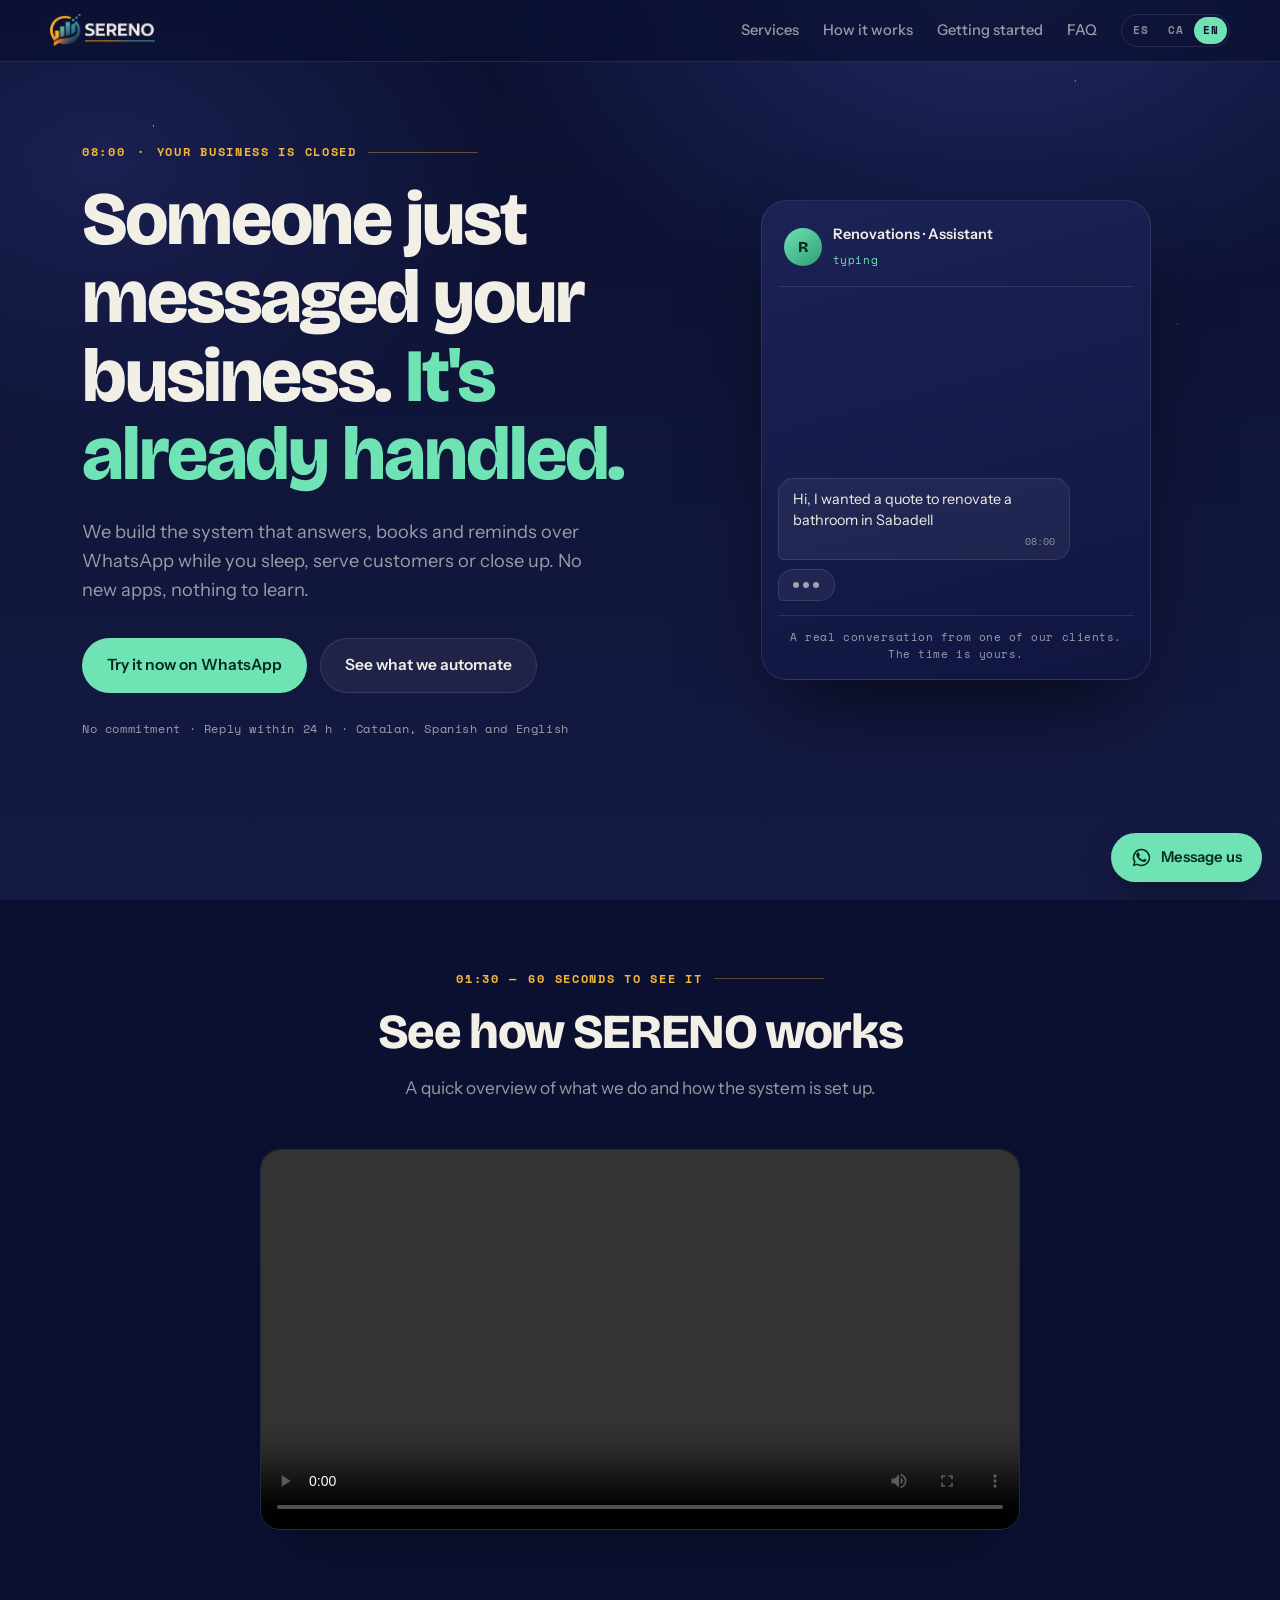
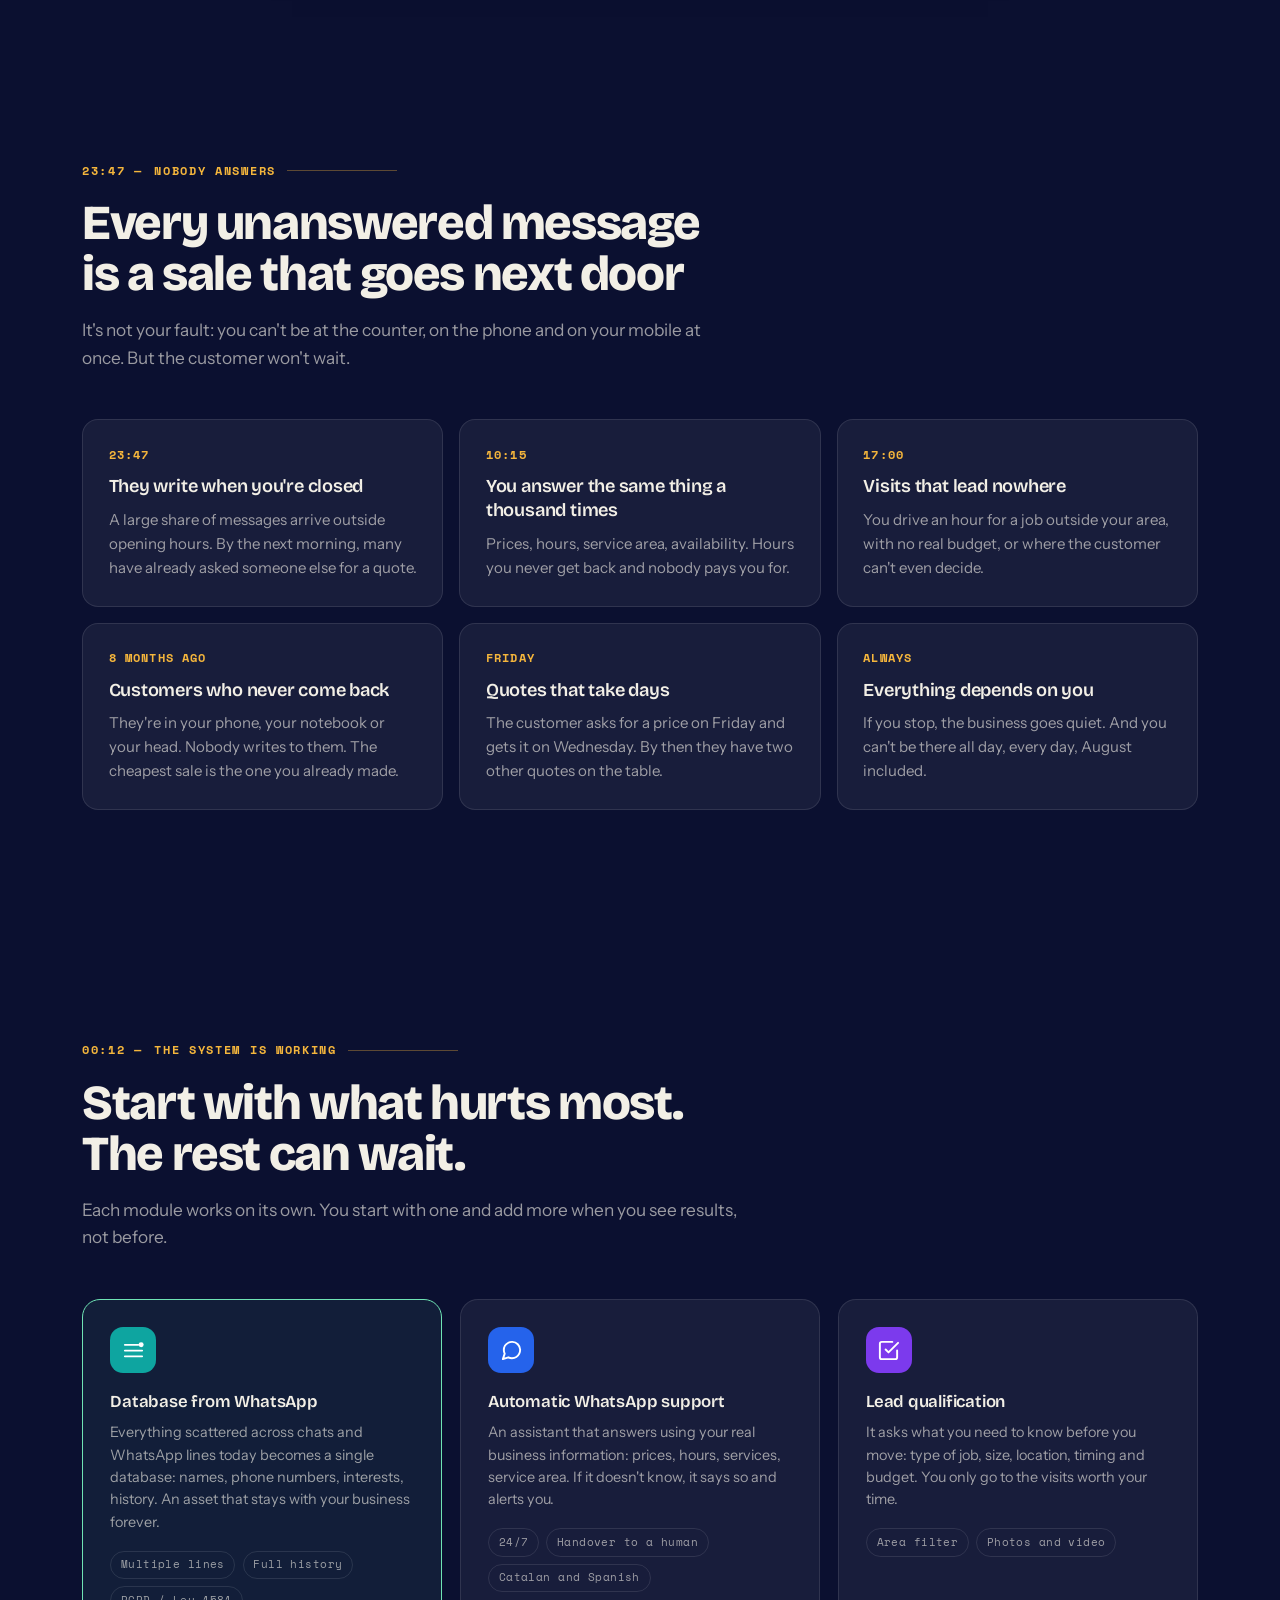
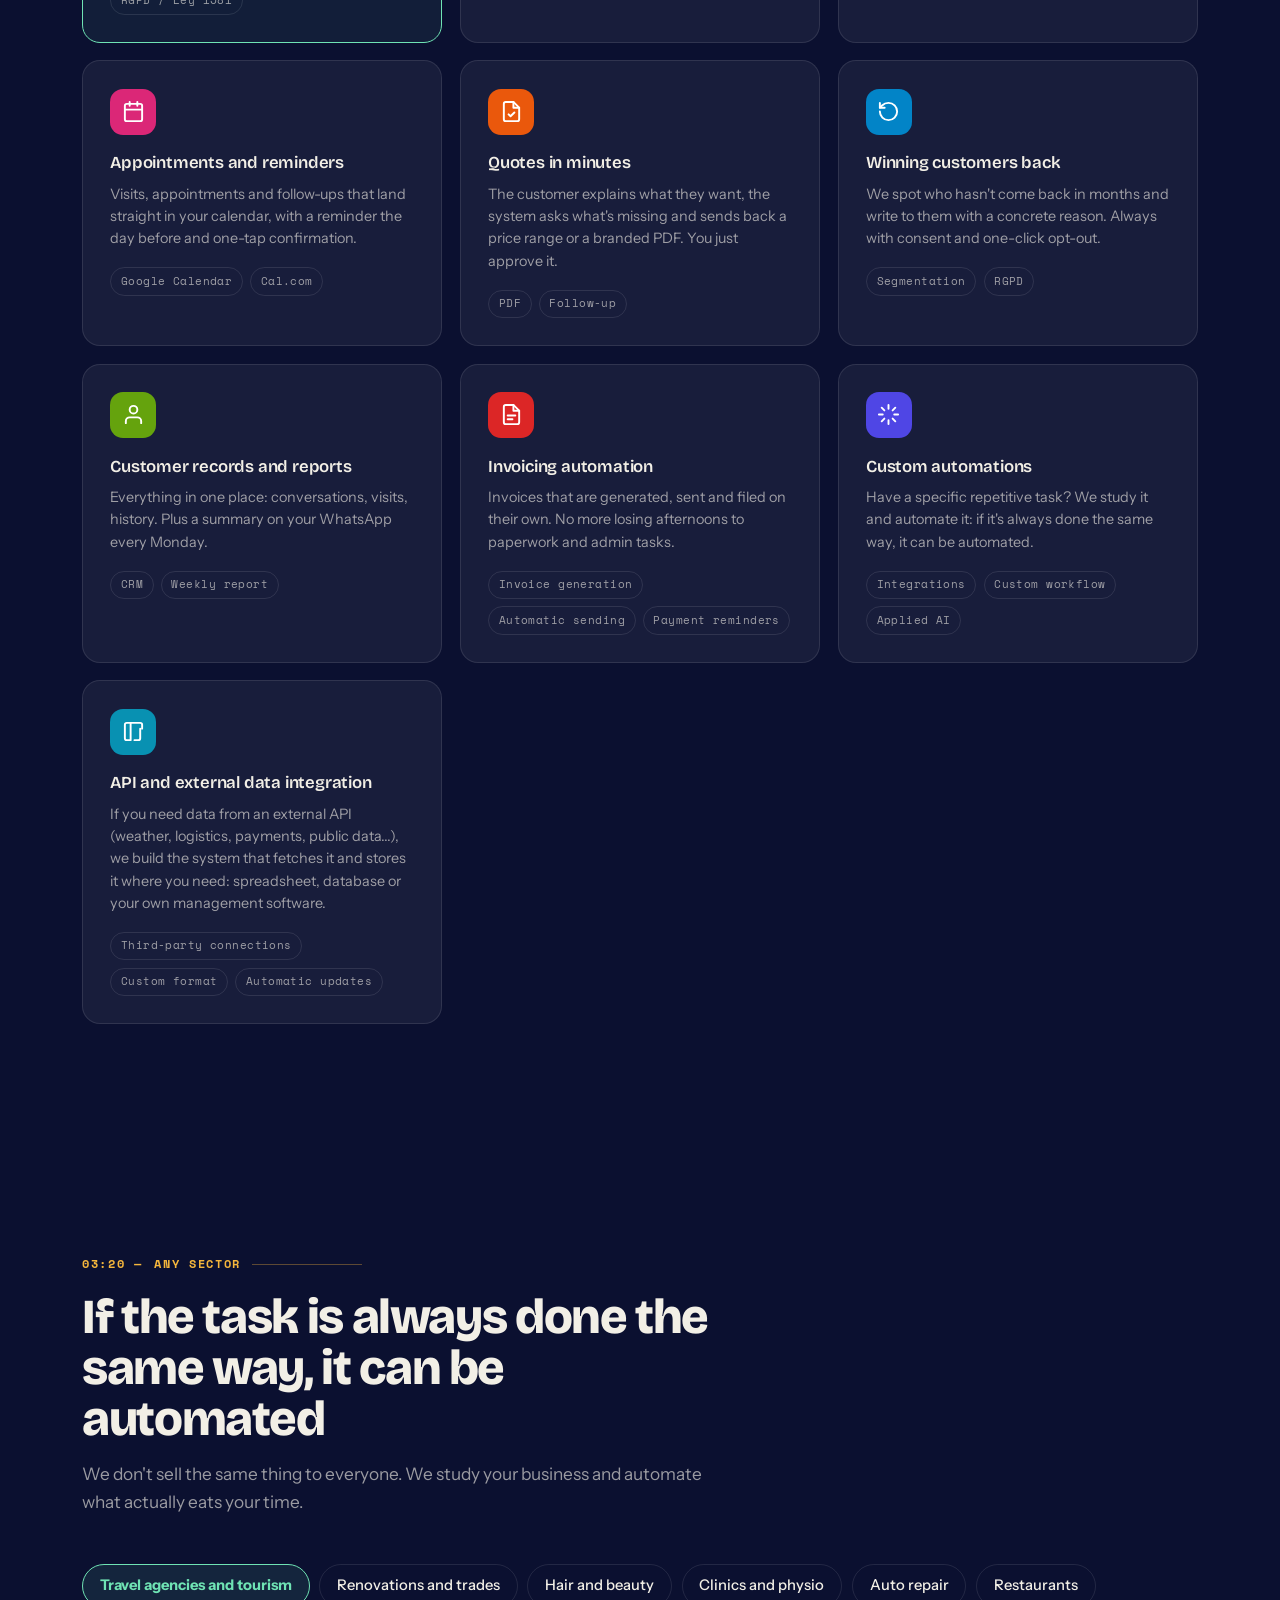
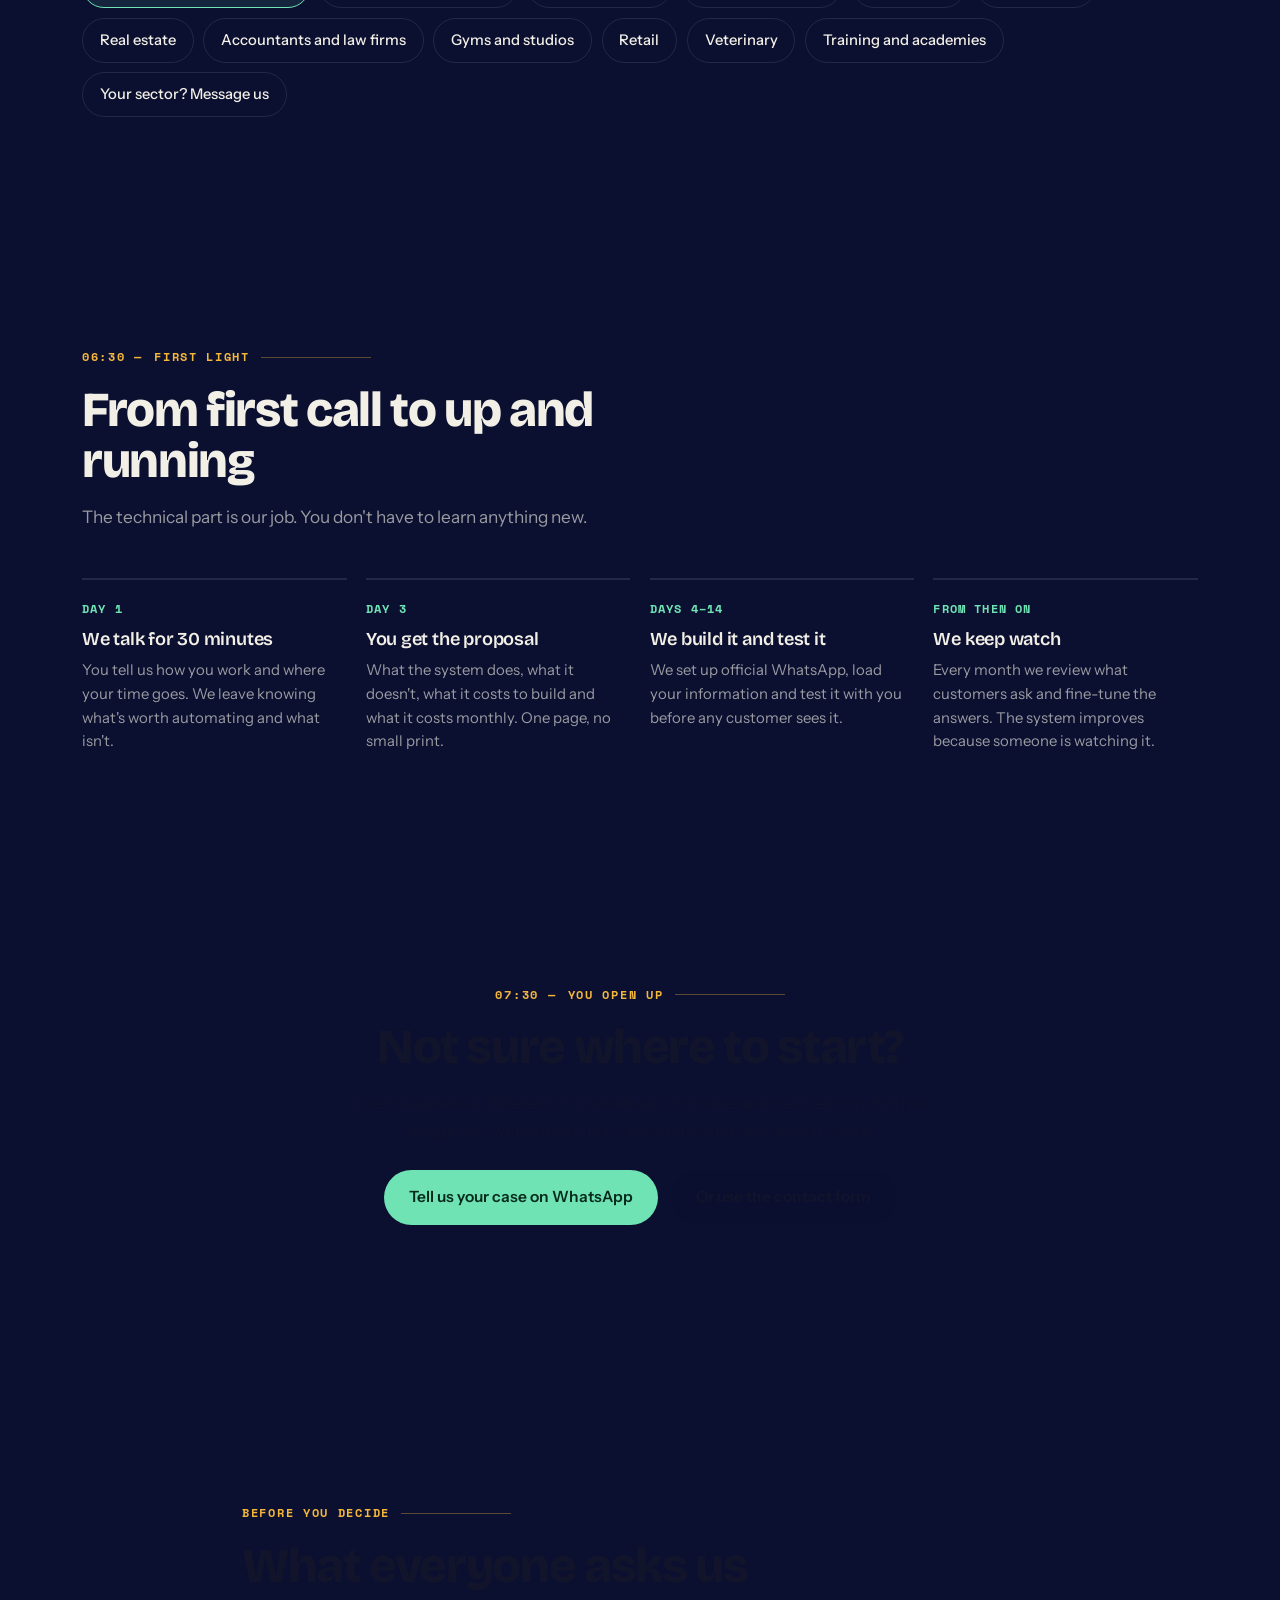
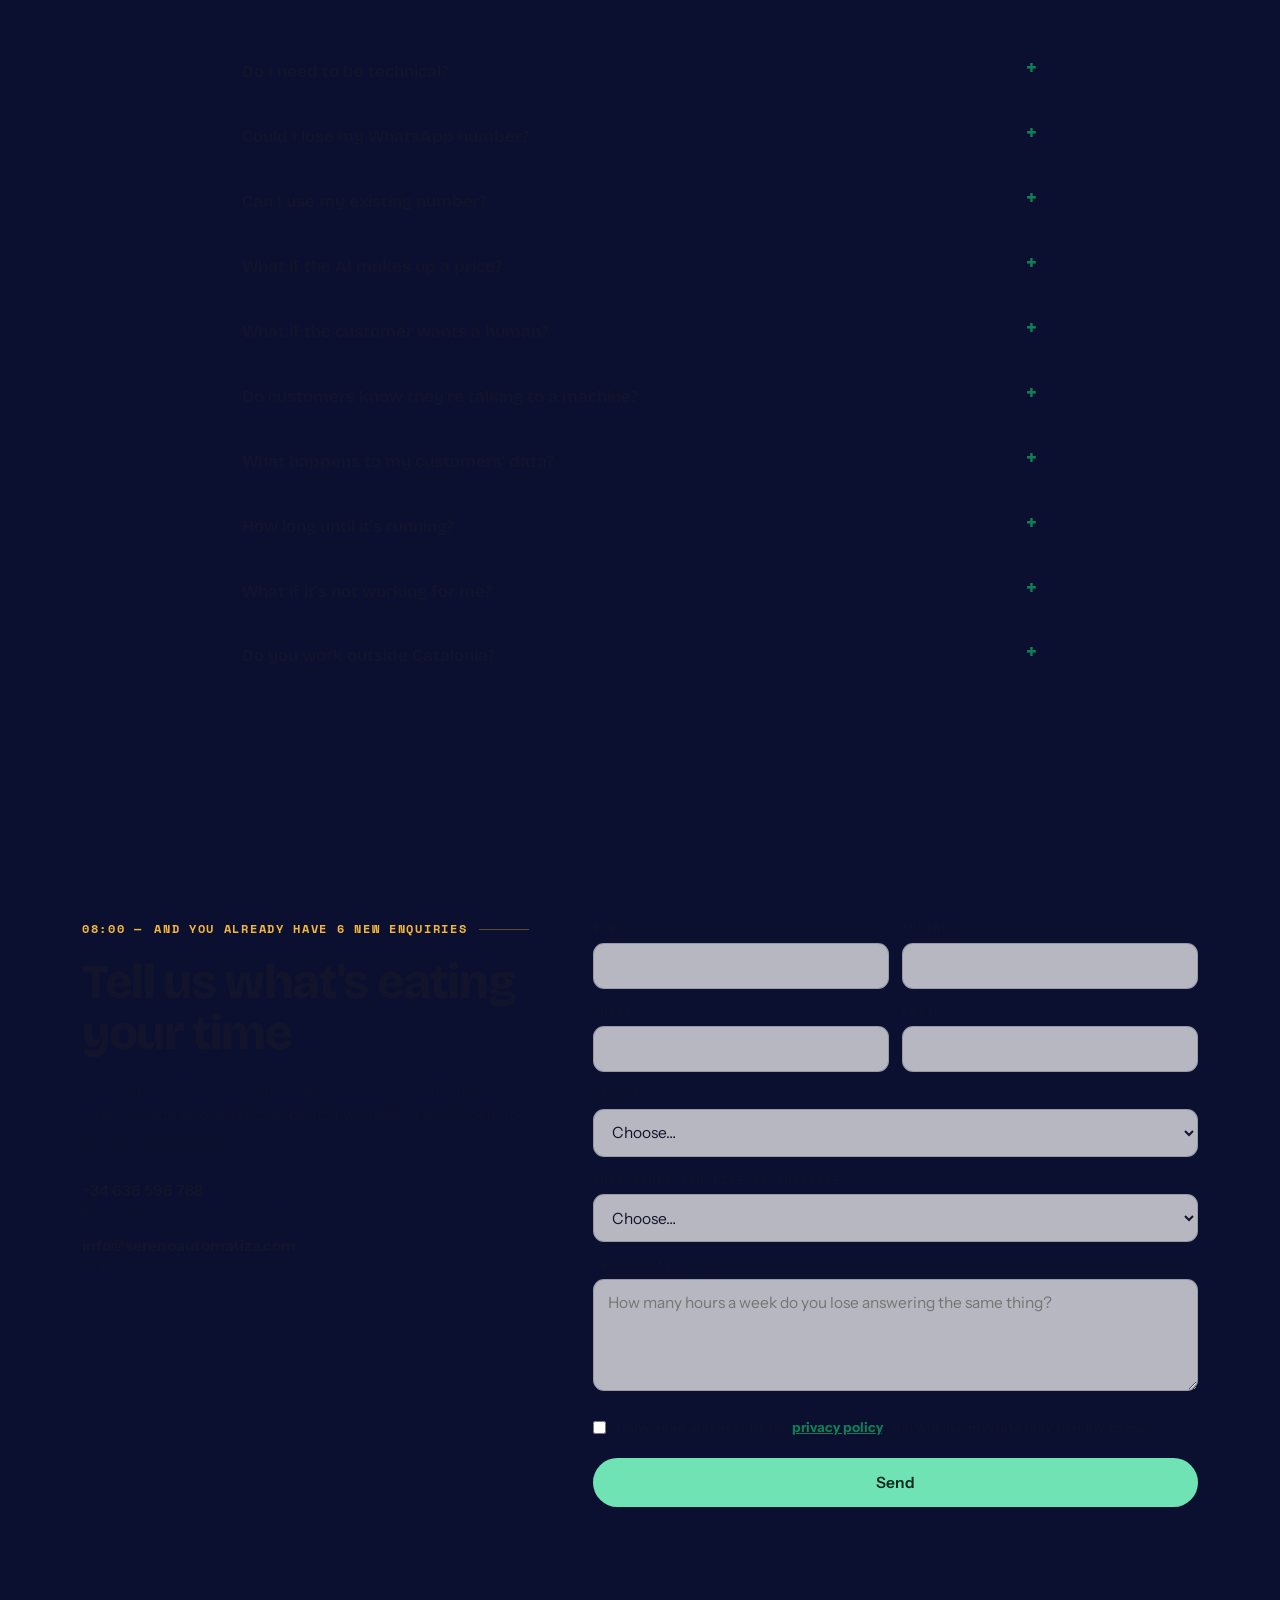
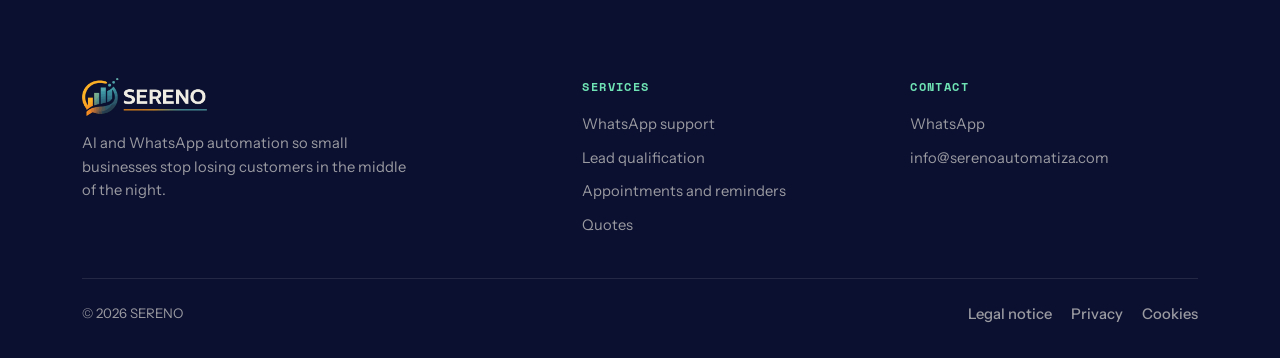
==== commit 51e9ca28: "apis" ====
--- a/index.html
+++ b/index.html
@@ -661,6 +661,19 @@
           <span class="etiqueta" data-ca="Integracions" data-en="Integrations">Integraciones</span>
           <span class="etiqueta" data-ca="Flux a mida" data-en="Custom workflow">Flujo a medida</span>
           <span class="etiqueta" data-ca="IA aplicada" data-en="Applied AI">IA aplicada</span>
+        </div>
+      </div>
+
+      <div class="targeta-servei">
+        <div class="icona-servei" style="background:#0891B2">
+          <svg viewBox="0 0 24 24" fill="none" stroke="currentColor" stroke-width="2" stroke-linecap="round" stroke-linejoin="round"><path d="M9 3H5a2 2 0 0 0-2 2v4m6-6h10a2 2 0 0 1 2 2v4M9 3v18M3 9v10a2 2 0 0 0 2 2h4m10-12v10a2 2 0 0 1-2 2h-4"/></svg>
+        </div>
+        <h3 data-ca="Integració d'APIs i dades externes" data-en="API and external data integration">Integración de APIs y datos externos</h3>
+        <p data-ca="Si necessites dades d'una API externa (meteorologia, logística, pagaments, dades públiques...), muntem el sistema que les obté i les desa on les necessitis: full de càlcul, base de dades o el teu propi programa de gestió." data-en="If you need data from an external API (weather, logistics, payments, public data...), we build the system that fetches it and stores it where you need: spreadsheet, database or your own management software.">Si necesitas datos de una API externa (meteorología, logística, pagos, datos públicos...), montamos el sistema que los obtiene y los guarda donde los necesites: hoja de cálculo, base de datos o tu propio programa de gestión.</p>
+        <div class="etiquetes">
+          <span class="etiqueta" data-ca="Connexió amb tercers" data-en="Third-party connections">Conexión con terceros</span>
+          <span class="etiqueta" data-ca="Format a mida" data-en="Custom format">Formato a medida</span>
+          <span class="etiqueta" data-ca="Actualització automàtica" data-en="Automatic updates">Actualización automática</span>
         </div>
       </div>
 
@@ -804,7 +817,7 @@
     <div class="apareix">
       <details>
         <summary data-ca="Necessito saber d'informàtica?" data-en="Do I need to be technical?">¿Necesito saber de informática?</summary>
-        <p data-ca="No. Nosaltres ho muntem, ho configurem i ho provem. Tu segueixes fent servir el WhatsApp com sempre; el sistema treballa per darrere." data-en="No. We build it, configure it and test it. You keep using WhatsApp as always; the system works behind the scenes.">No. Nosotros lo montamos, lo configuramos y lo probamos. Tú sigues usando WhatsApp como siempre; el sistema trabaja por detrás.</p>
+        <p data-ca="No has de fer res tècnic: nosaltres ens encarreguem de tot el muntatge, la configuració i les proves. Si en algun moment cal que facis alguna cosa, t'ho guiem pas a pas." data-en="You don't have to do anything technical: we take care of the whole setup, configuration and testing. If at any point you need to do something, we guide you through it step by step.">No tienes que hacer nada técnico: nosotros nos encargamos de todo el montaje, la configuración y las pruebas. Si en algún momento hace falta que hagas algo, te lo guiamos paso a paso.</p>
       </details>
       <details>
         <summary data-ca="Puc perdre el meu número de WhatsApp?" data-en="Could I lose my WhatsApp number?">¿Puedo perder mi número de WhatsApp?</summary>
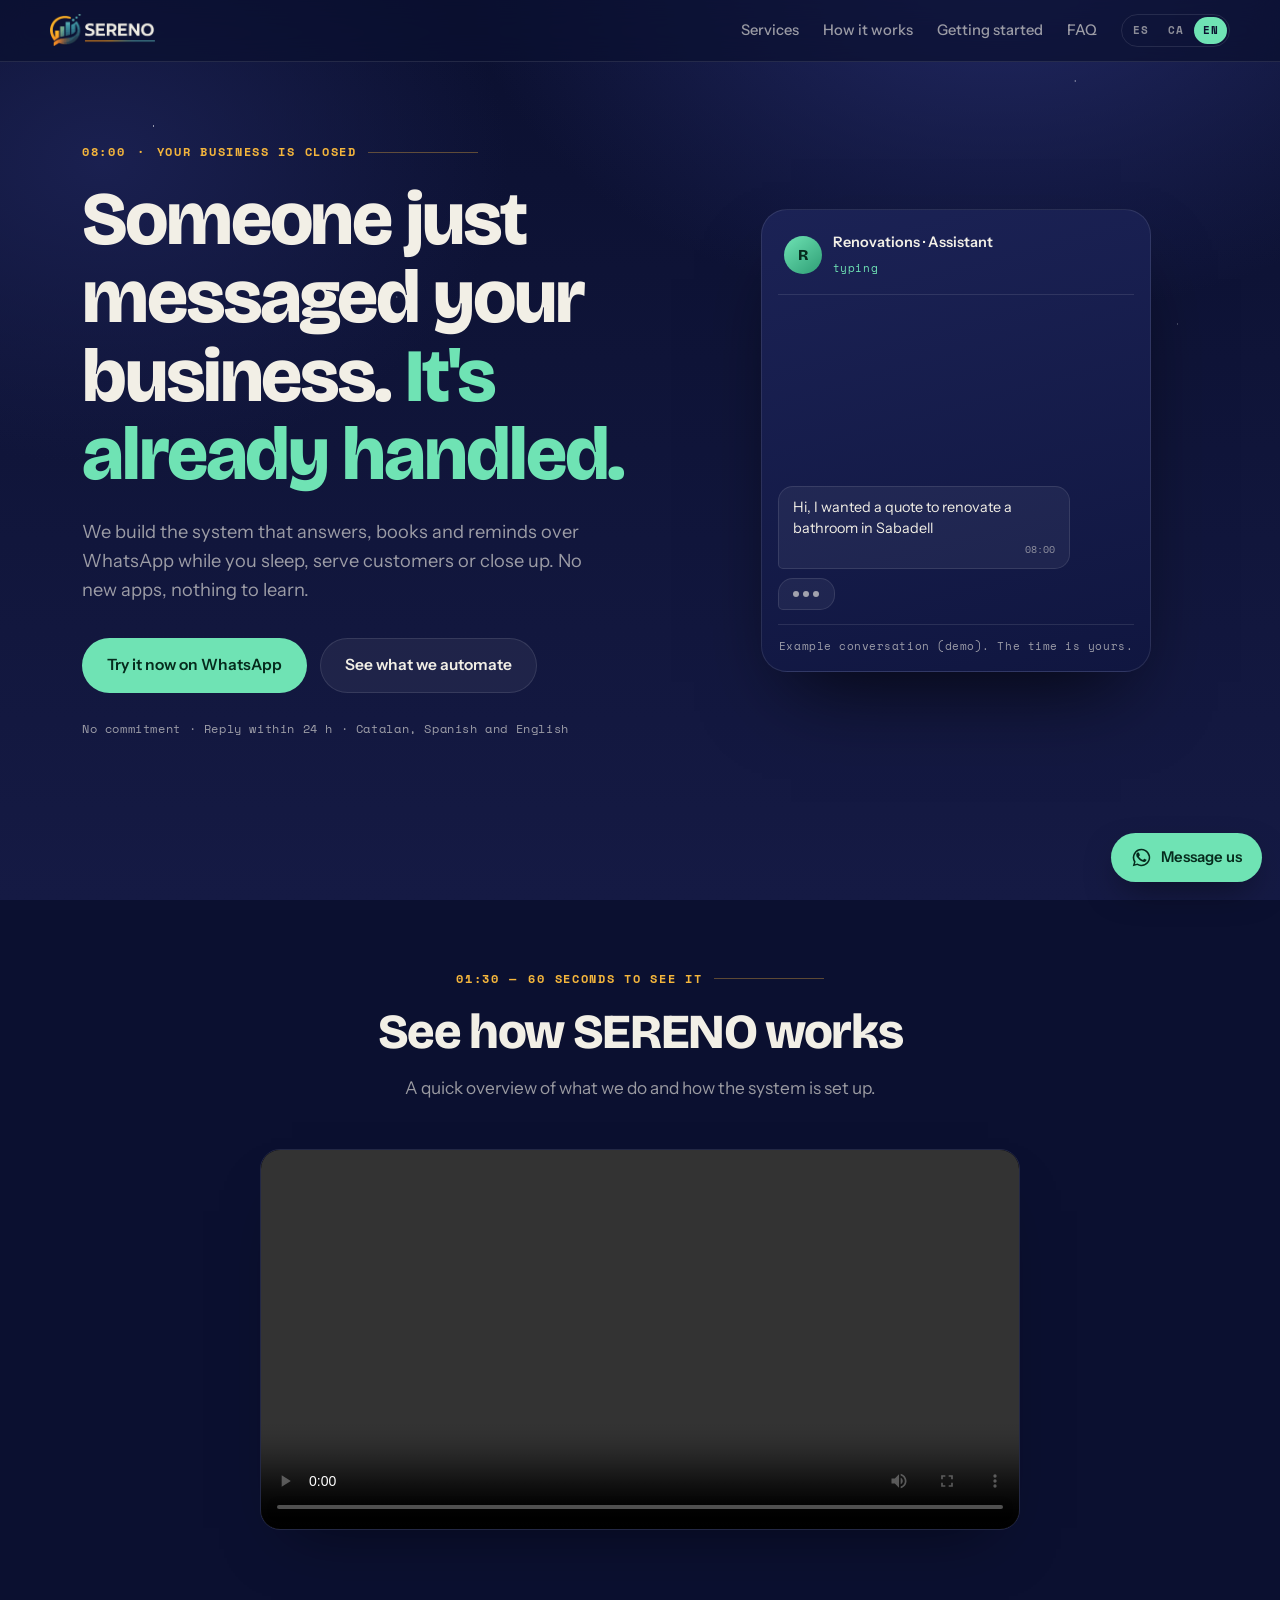
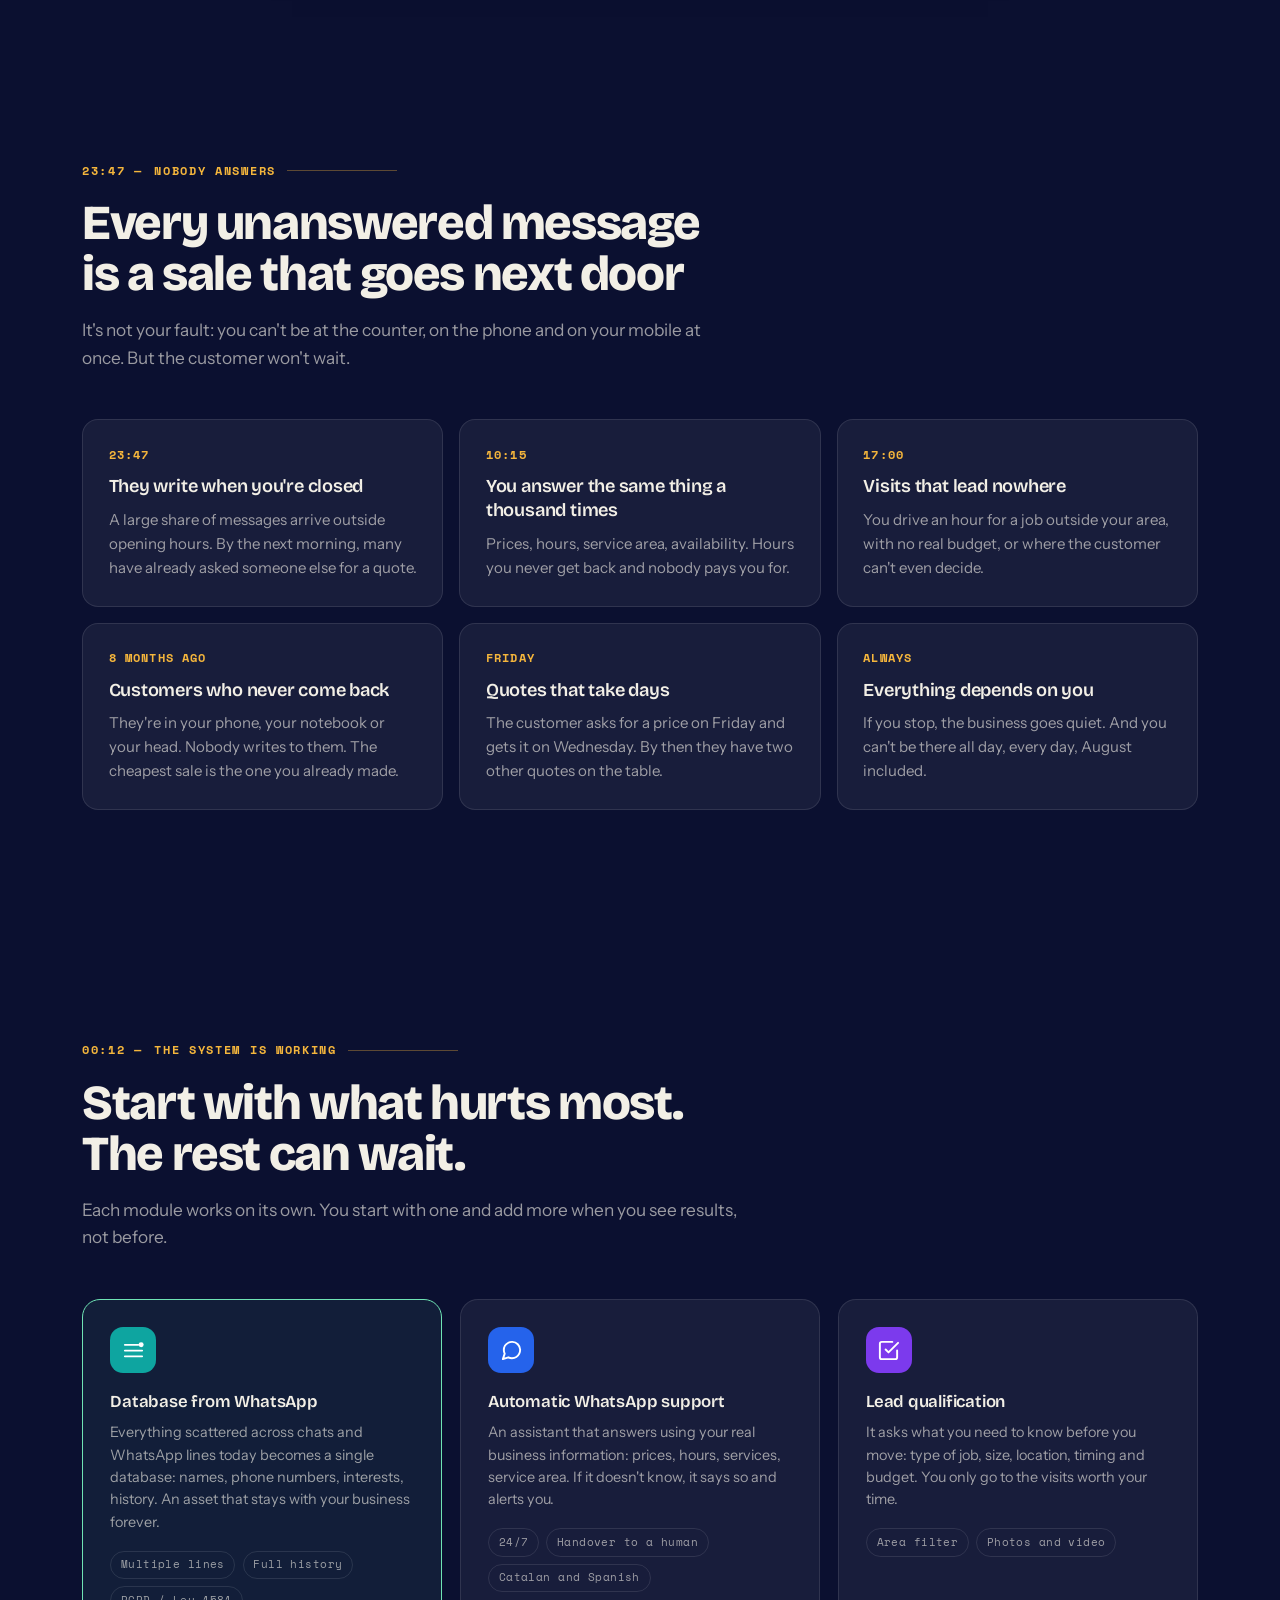
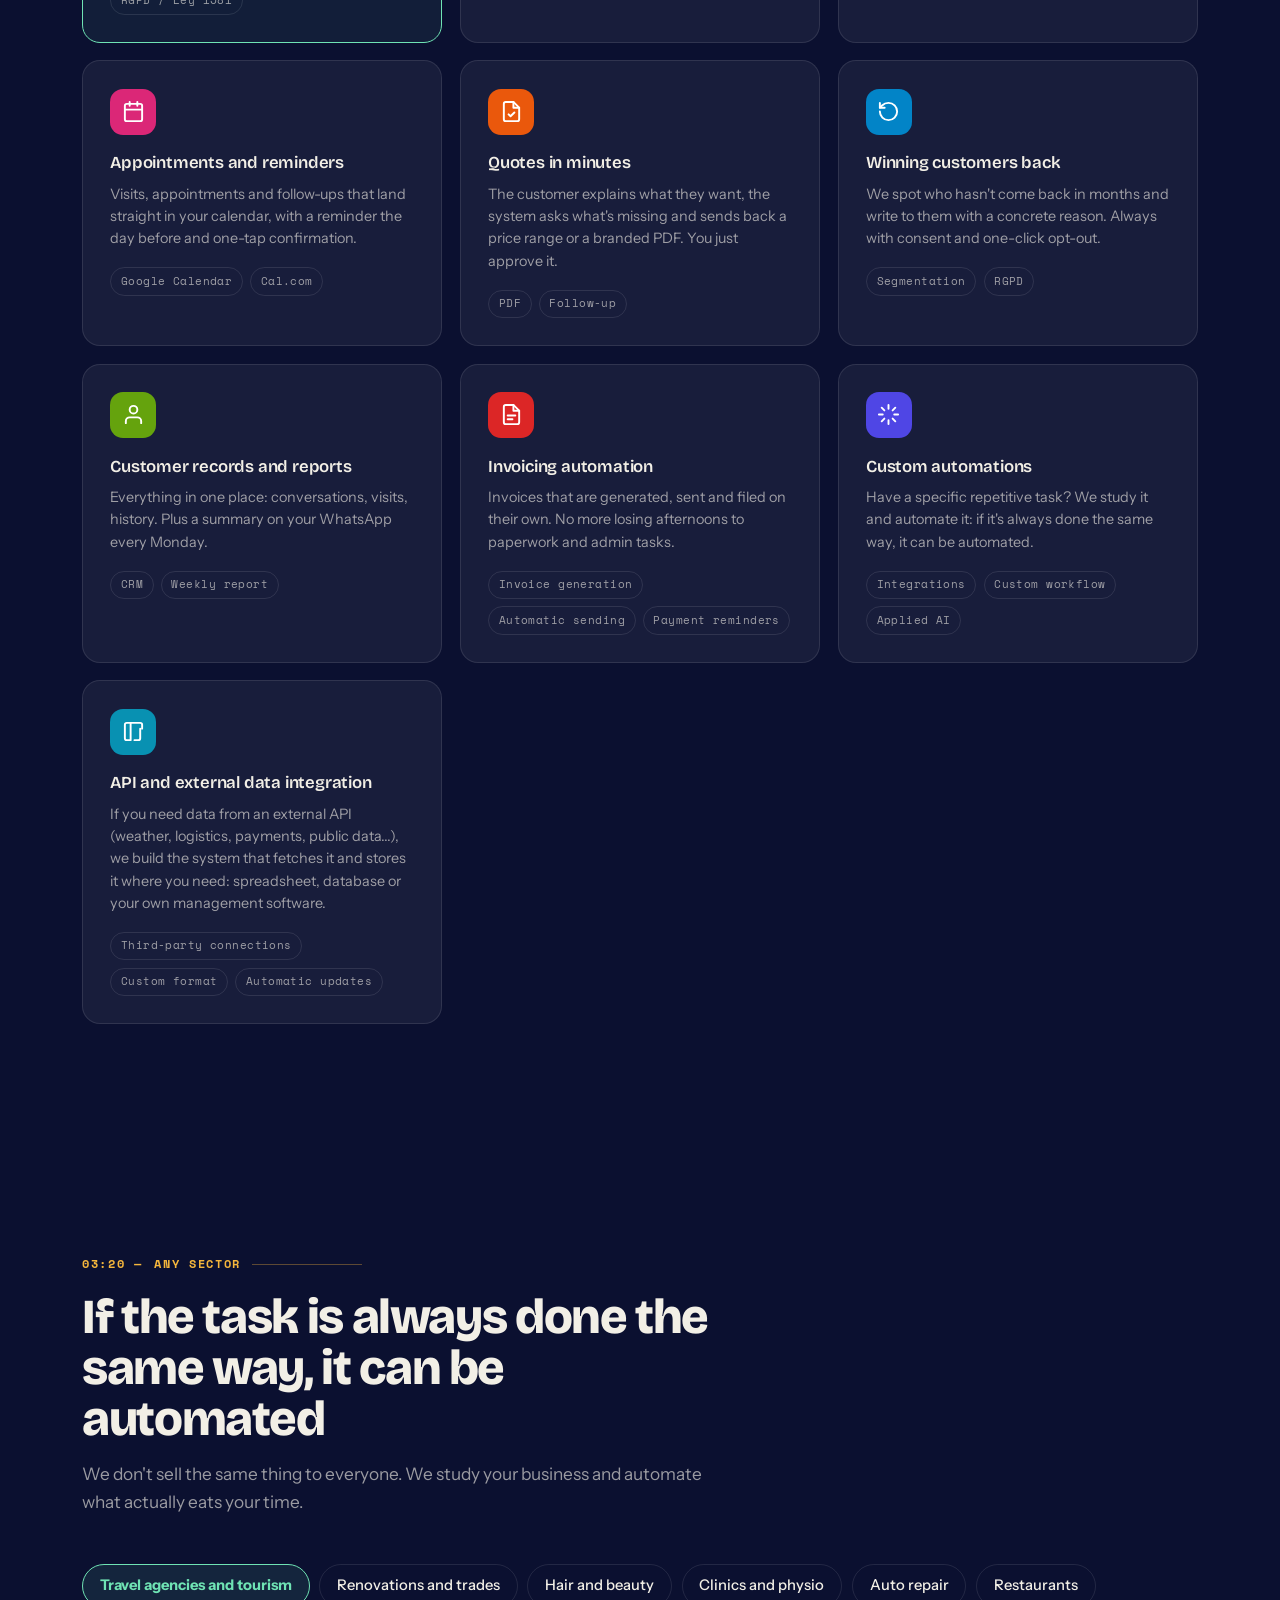
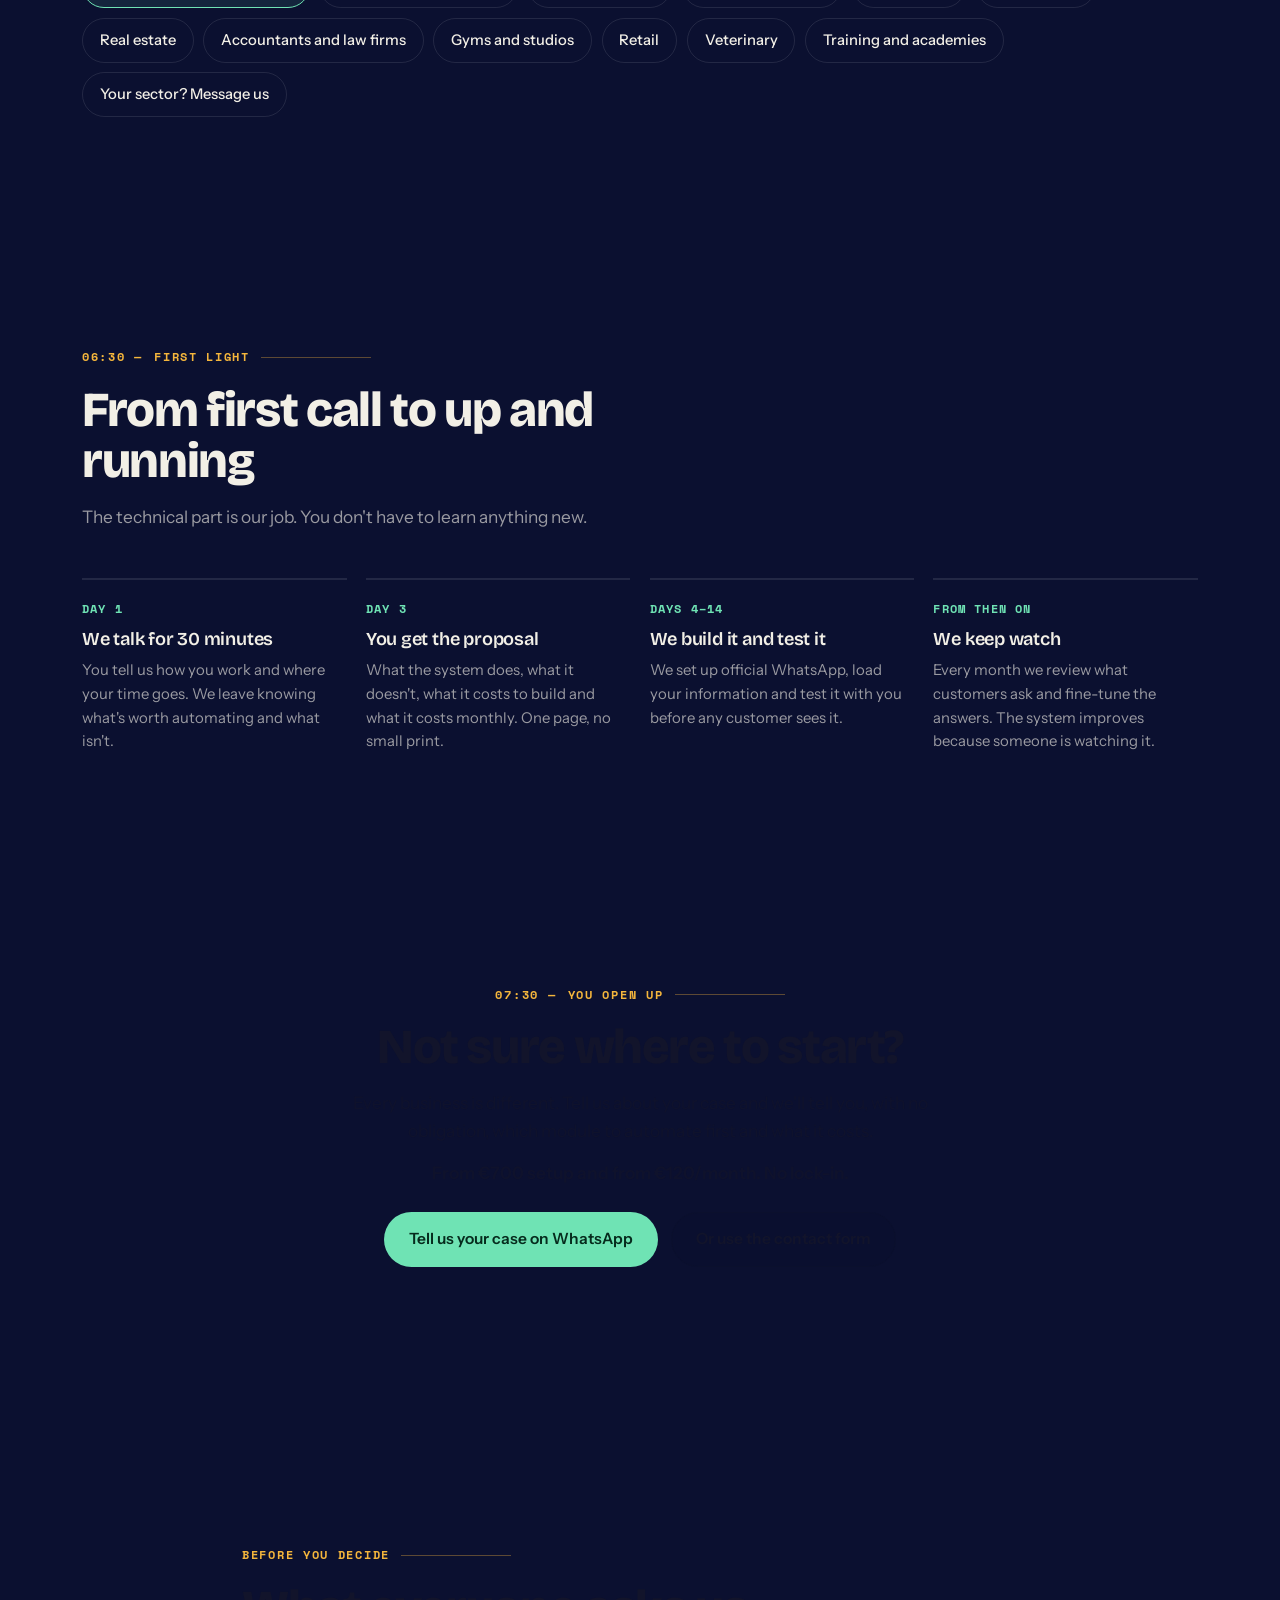
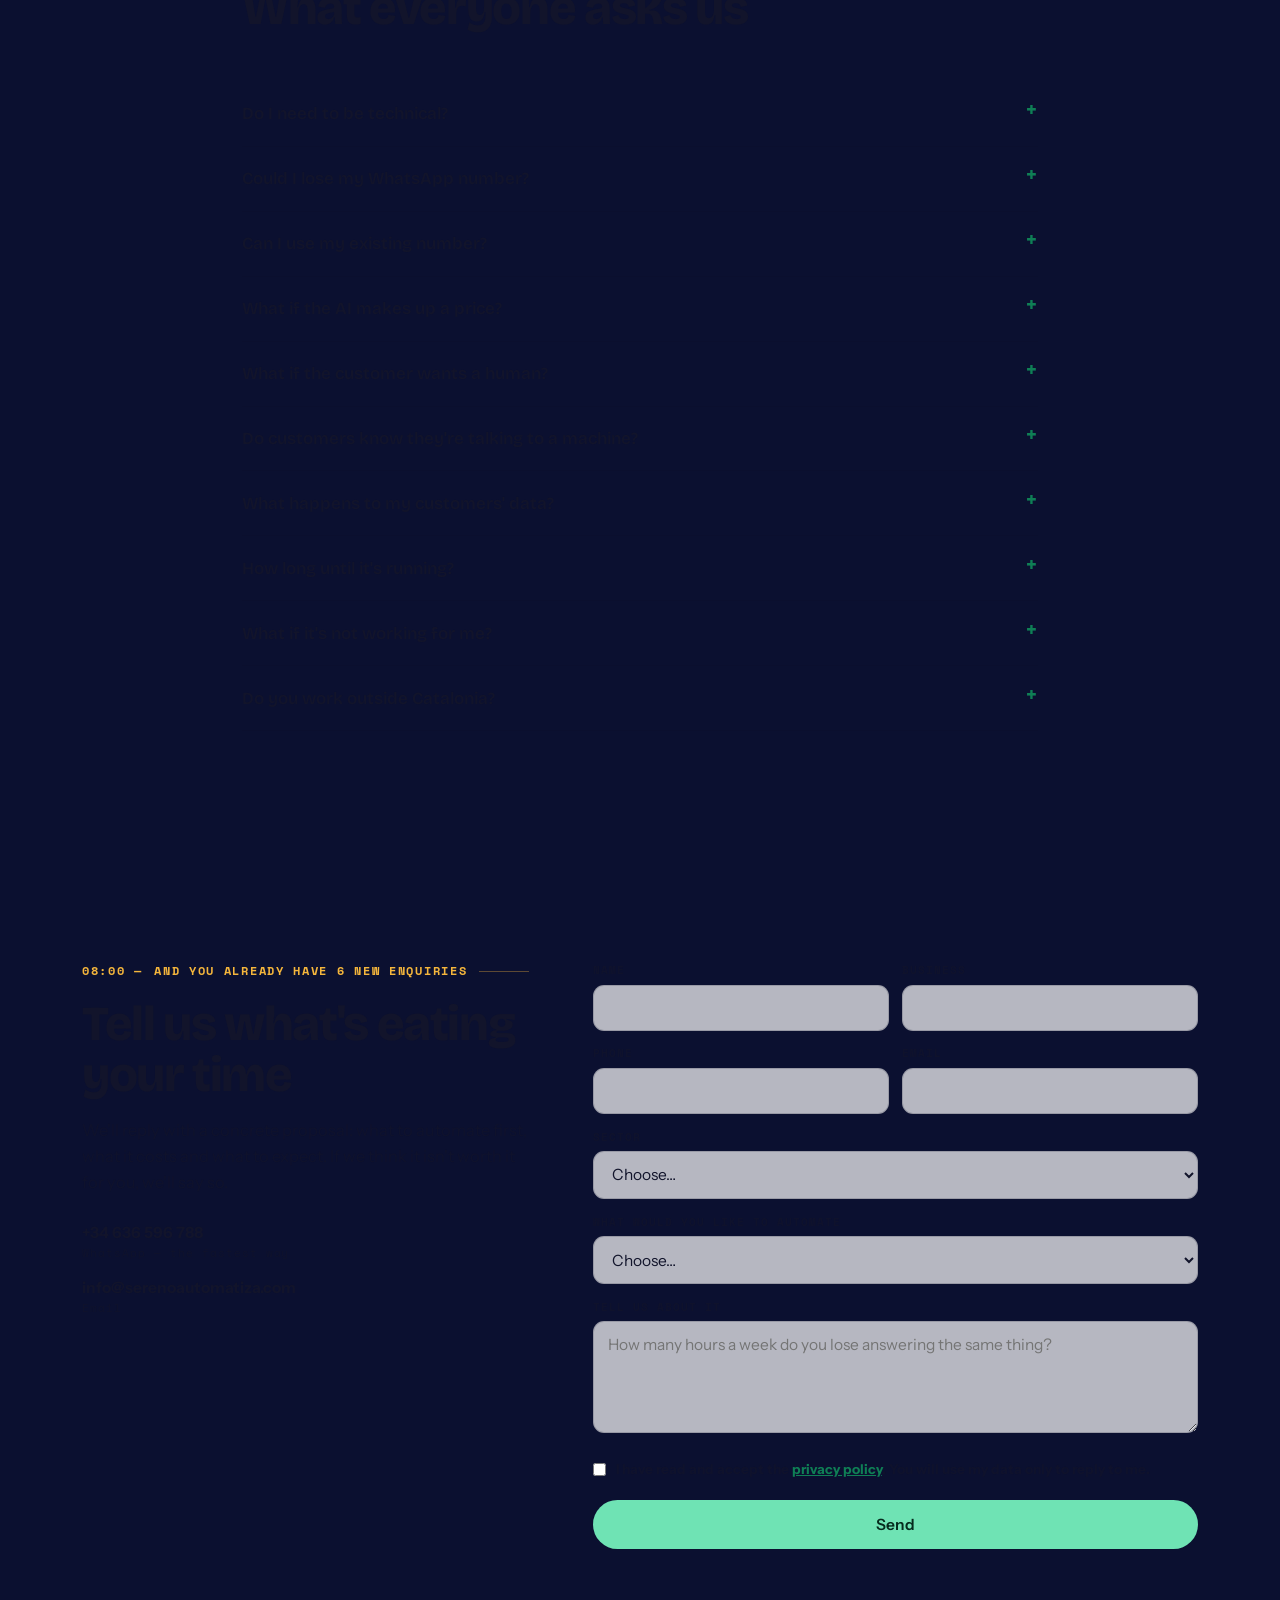
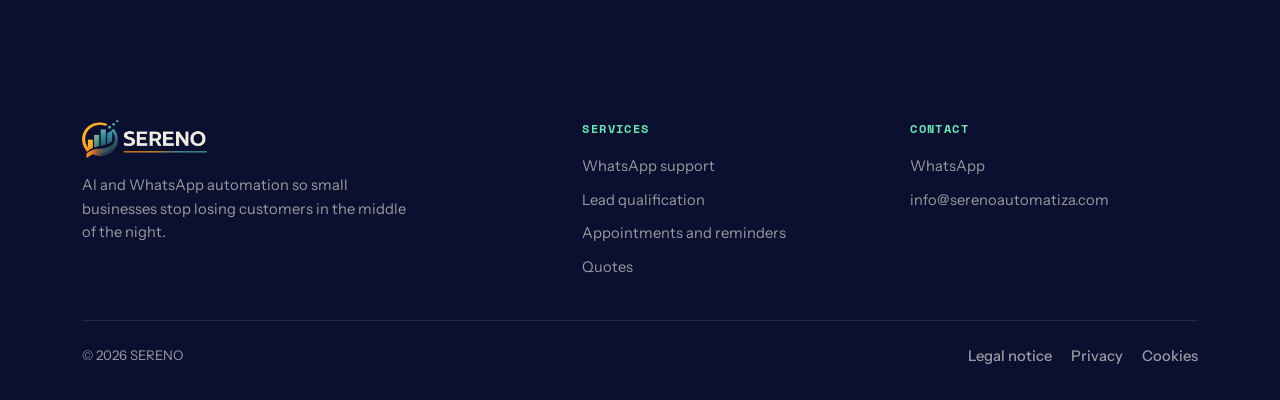
==== commit 3fce5a40: "Add files via upload" ====
--- a/index.html
+++ b/index.html
@@ -3,6 +3,7 @@
 <head>
 <meta charset="UTF-8">
 <meta name="viewport" content="width=device-width, initial-scale=1.0">
+<meta name="google-site-verification" content="-JZ5I5X6Qb2oKa08xQ8pBW22THXiwasfVXAvZO1UGyw" />
 
 <!-- ═══════════════════════════════════════════════════════════════
      CONFIGURACIÓ RÀPIDA — canvia només aquestes dades
@@ -476,7 +477,7 @@
         </div>
       </div>
       <div class="xat" id="xat"></div>
-      <p class="peu-tel" data-ca="Conversa real d'un client nostre. L'hora és la teva." data-en="A real conversation from one of our clients. The time is yours.">Conversación real de un cliente nuestro. La hora es la tuya.</p>
+      <p class="peu-tel" data-ca="Exemple de conversa (demo). L'hora és la teva." data-en="Example conversation (demo). The time is yours.">Ejemplo de conversación (demo). La hora es la tuya.</p>
     </div>
   </div>
 </section>
@@ -799,6 +800,7 @@
       <div class="hora" style="justify-content:center">07:30 — <span data-ca="obres la persiana" data-en="you open up">abres la persiana</span></div>
       <h2 data-ca="No saps per on començar?" data-en="Not sure where to start?">¿No sabes por dónde empezar?</h2>
       <p class="apagat" data-ca="Cada negoci és diferent. Ens expliques el teu cas i et diem, sense compromís, quin mòdul et convé automatitzar primer i què costa." data-en="Every business is different. Tell us about your case and we'll tell you, with no obligation, which module to automate first and what it costs.">Cada negocio es diferente. Nos cuentas tu caso y te decimos, sin compromiso, qué módulo te conviene automatizar primero y qué cuesta.</p>
+      <p class="apagat" style="margin-top:.9rem;font-weight:600" data-ca="Des de 700 € d'implantació i des de 120 €/mes. Sense permanència." data-en="From €700 setup and from €120/month. No lock-in.">Desde 700 € de implantación y desde 120 €/mes. Sin permanencia.</p>
       <div class="hero-botons" style="justify-content:center;margin-top:1.6rem">
         <a class="btn btn-1 wa" href="https://wa.me/34636596788" target="_blank" rel="noopener" data-ca="Explica'ns el teu cas per WhatsApp" data-en="Tell us your case on WhatsApp">Cuéntanos tu caso por WhatsApp</a>
         <a class="btn btn-2" href="#contacto" data-ca="O escriu-nos pel formulari" data-en="Or use the contact form">O escríbenos por el formulario</a>
@@ -853,7 +855,7 @@
       </details>
       <details>
         <summary data-ca="Treballeu fora de Catalunya?" data-en="Do you work outside Catalonia?">¿Trabajáis fuera de Cataluña?</summary>
-        <p data-ca="Sí. Treballem a tot Espanya i a Colòmbia, en remot. Les reunions es fan per videotrucada i el sistema es munta igual estiguis on estiguis." data-en="Yes. We work across Spain and in Colombia, remotely. Meetings happen by video call and the system is built the same wherever you are.">Sí. Trabajamos en toda España y en Colombia, en remoto. Las reuniones se hacen por videollamada y el sistema se monta igual estés donde estés.</p>
+        <p data-ca="Sí. Som a Seva (Osona) i, si el teu negoci és a prop, venim a veure't en persona. A la resta d'Espanya i a Colòmbia treballem en remot: les reunions es fan per videotrucada i el sistema es munta igual estiguis on estiguis." data-en="Yes. We're based in Seva (Osona, Barcelona) and, if your business is nearby, we'll come and see you in person. Across the rest of Spain and in Colombia we work remotely: meetings happen by video call and the system is built the same wherever you are.">Sí. Estamos en Seva (Osona) y, si tu negocio está cerca, vamos a verte en persona. En el resto de España y en Colombia trabajamos en remoto: las reuniones se hacen por videollamada y el sistema se monta igual estés donde estés.</p>
       </details>
     </div>
   </div>
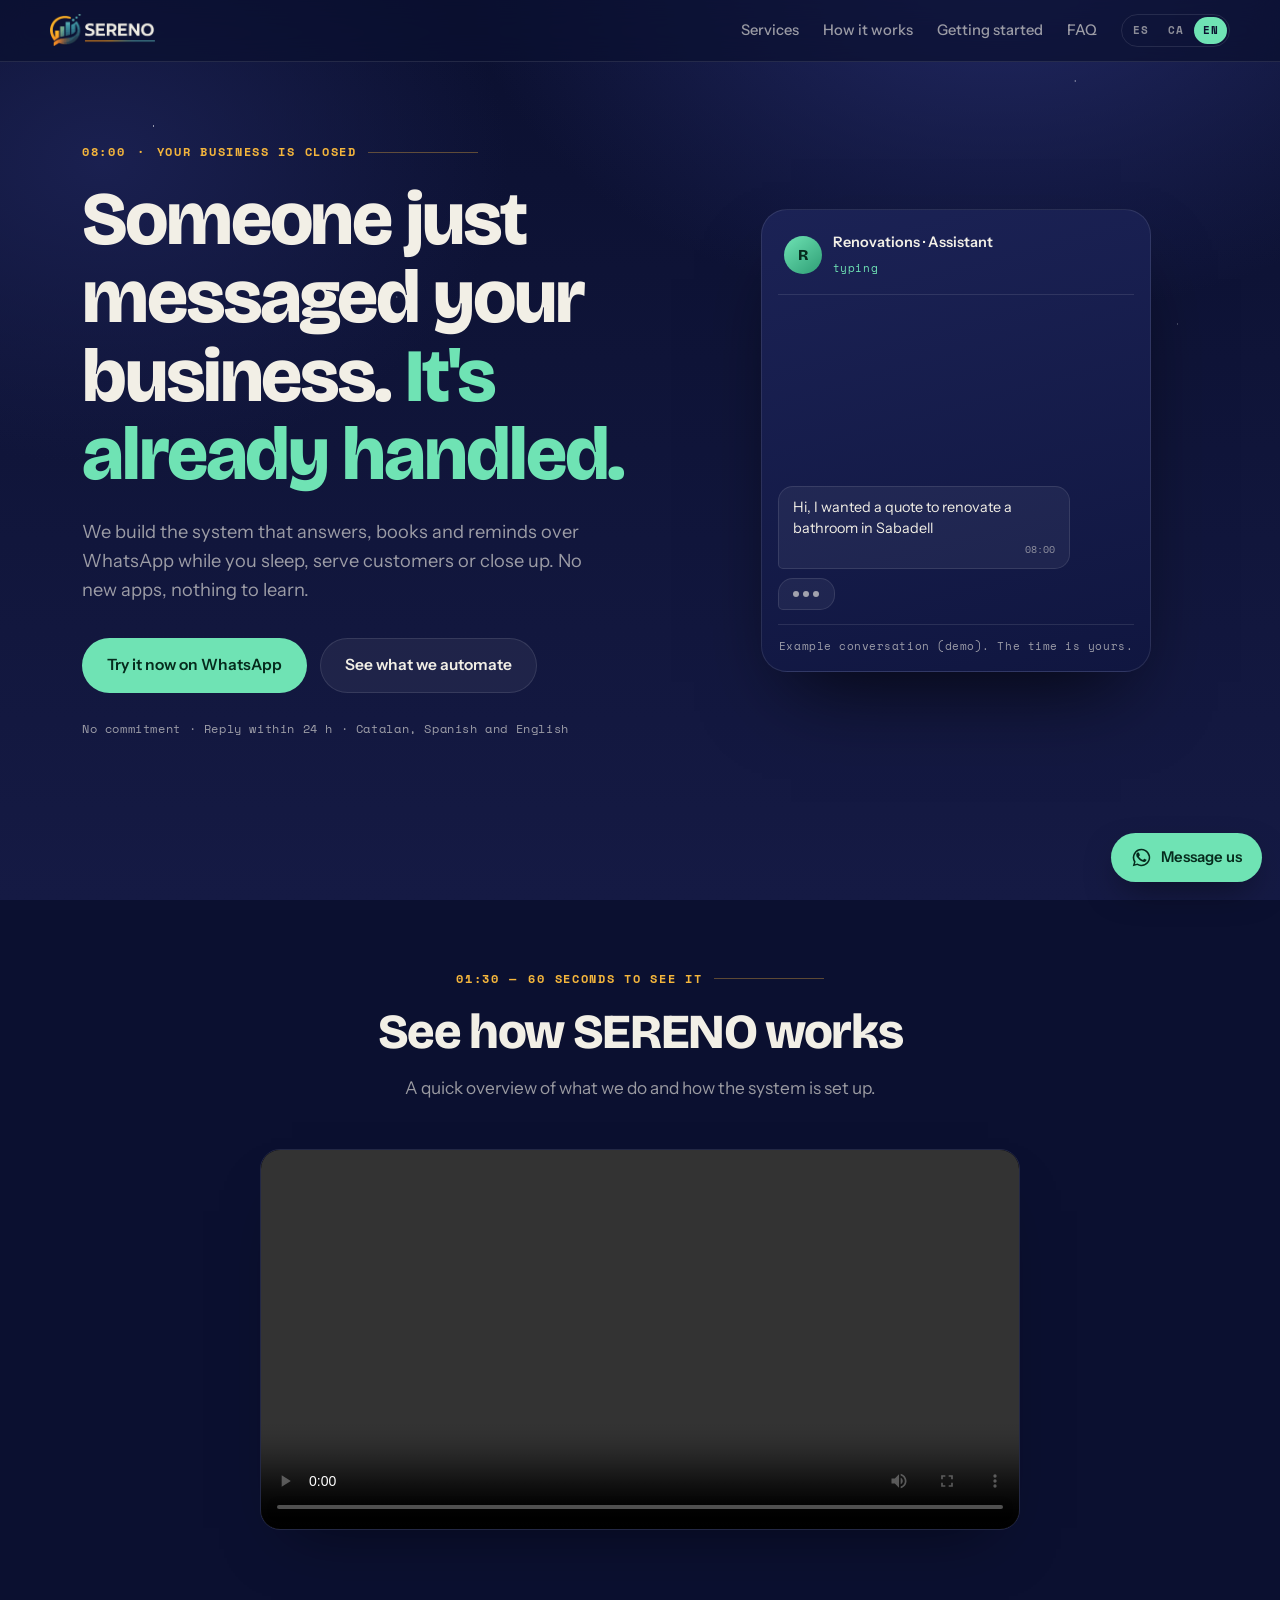
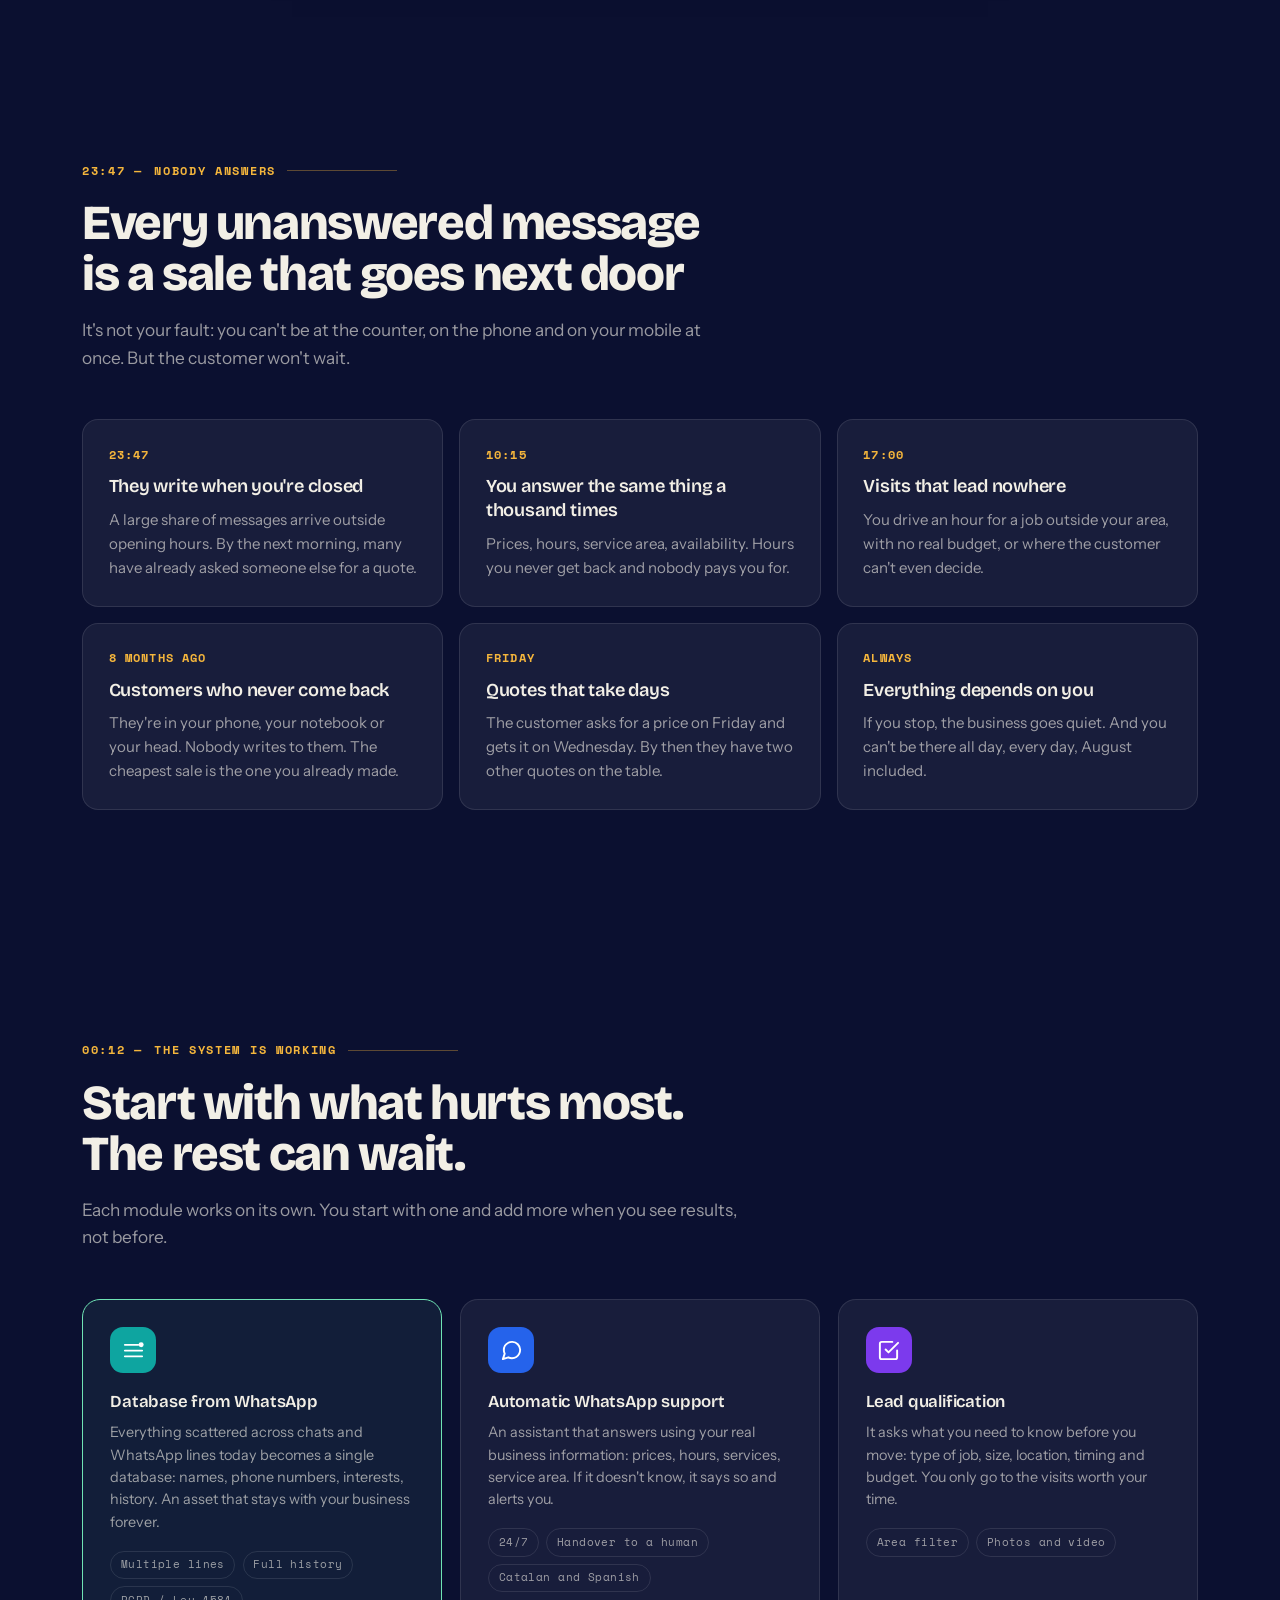
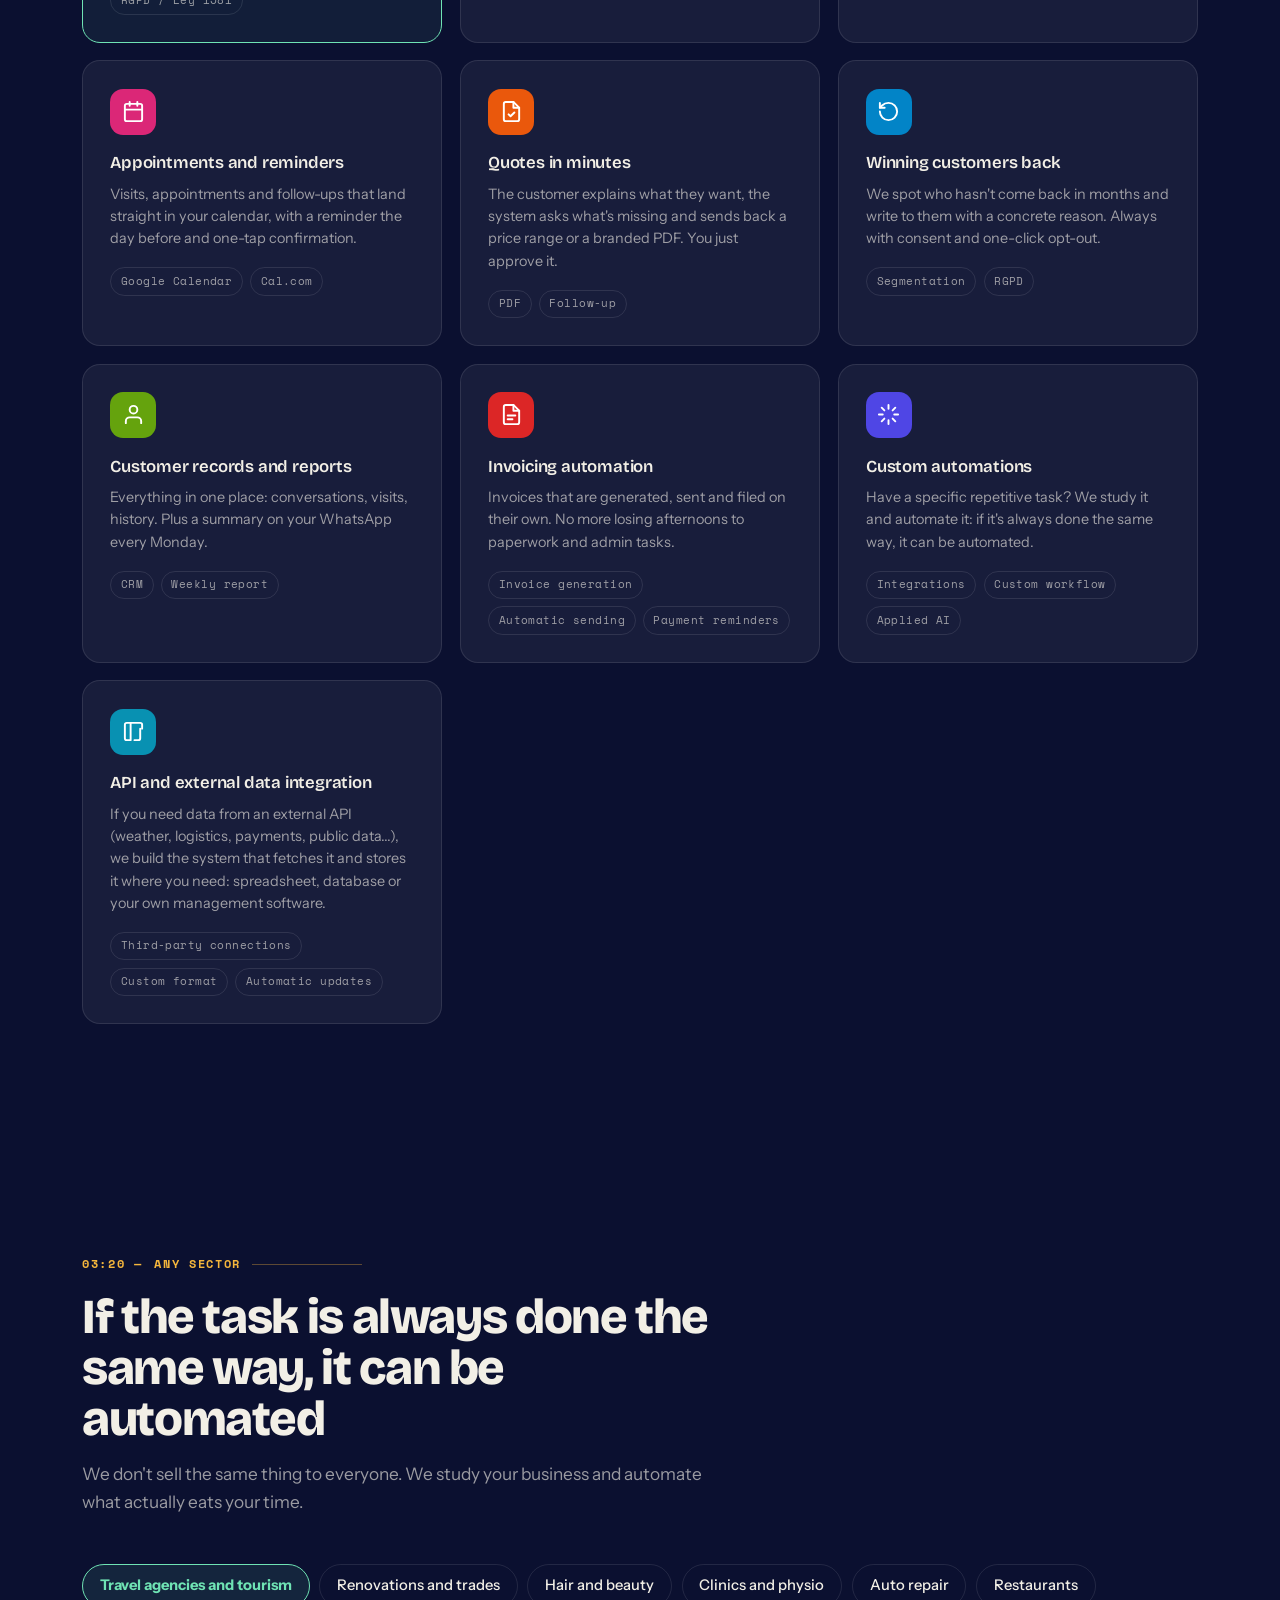
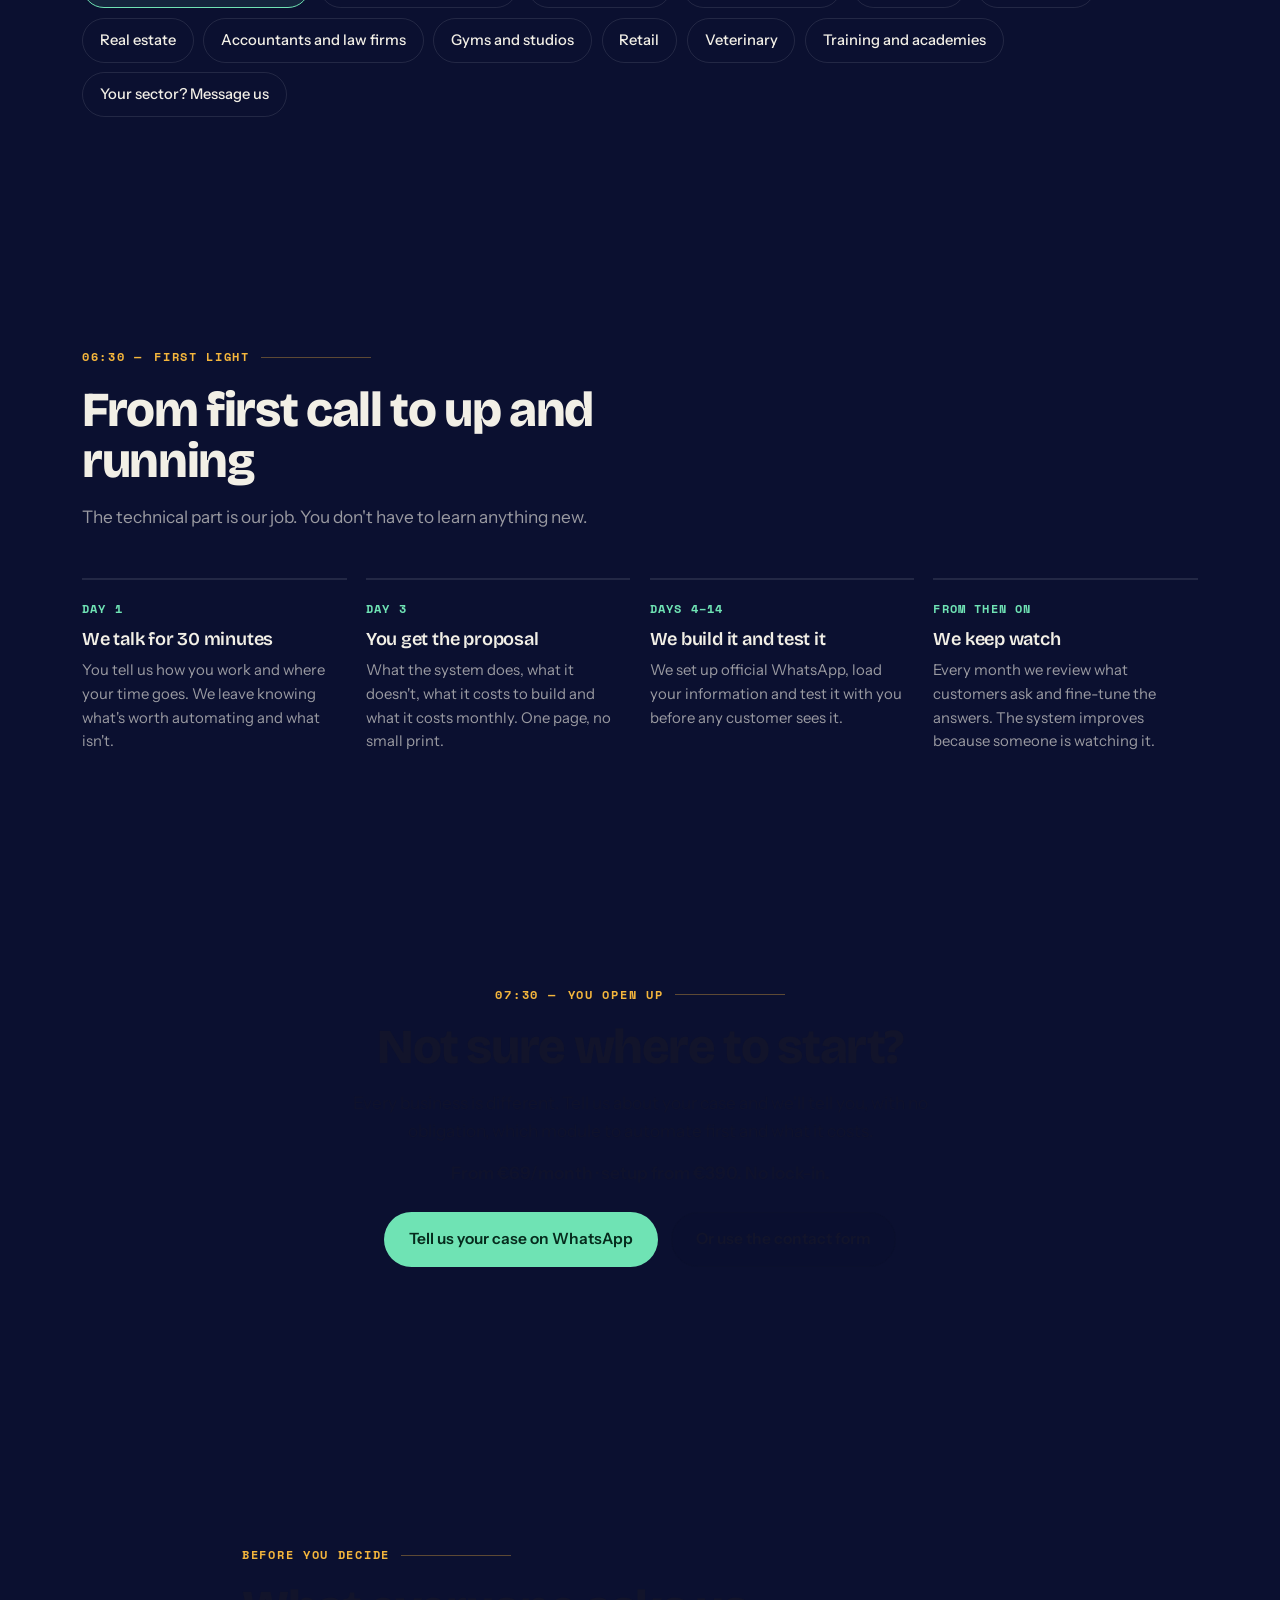
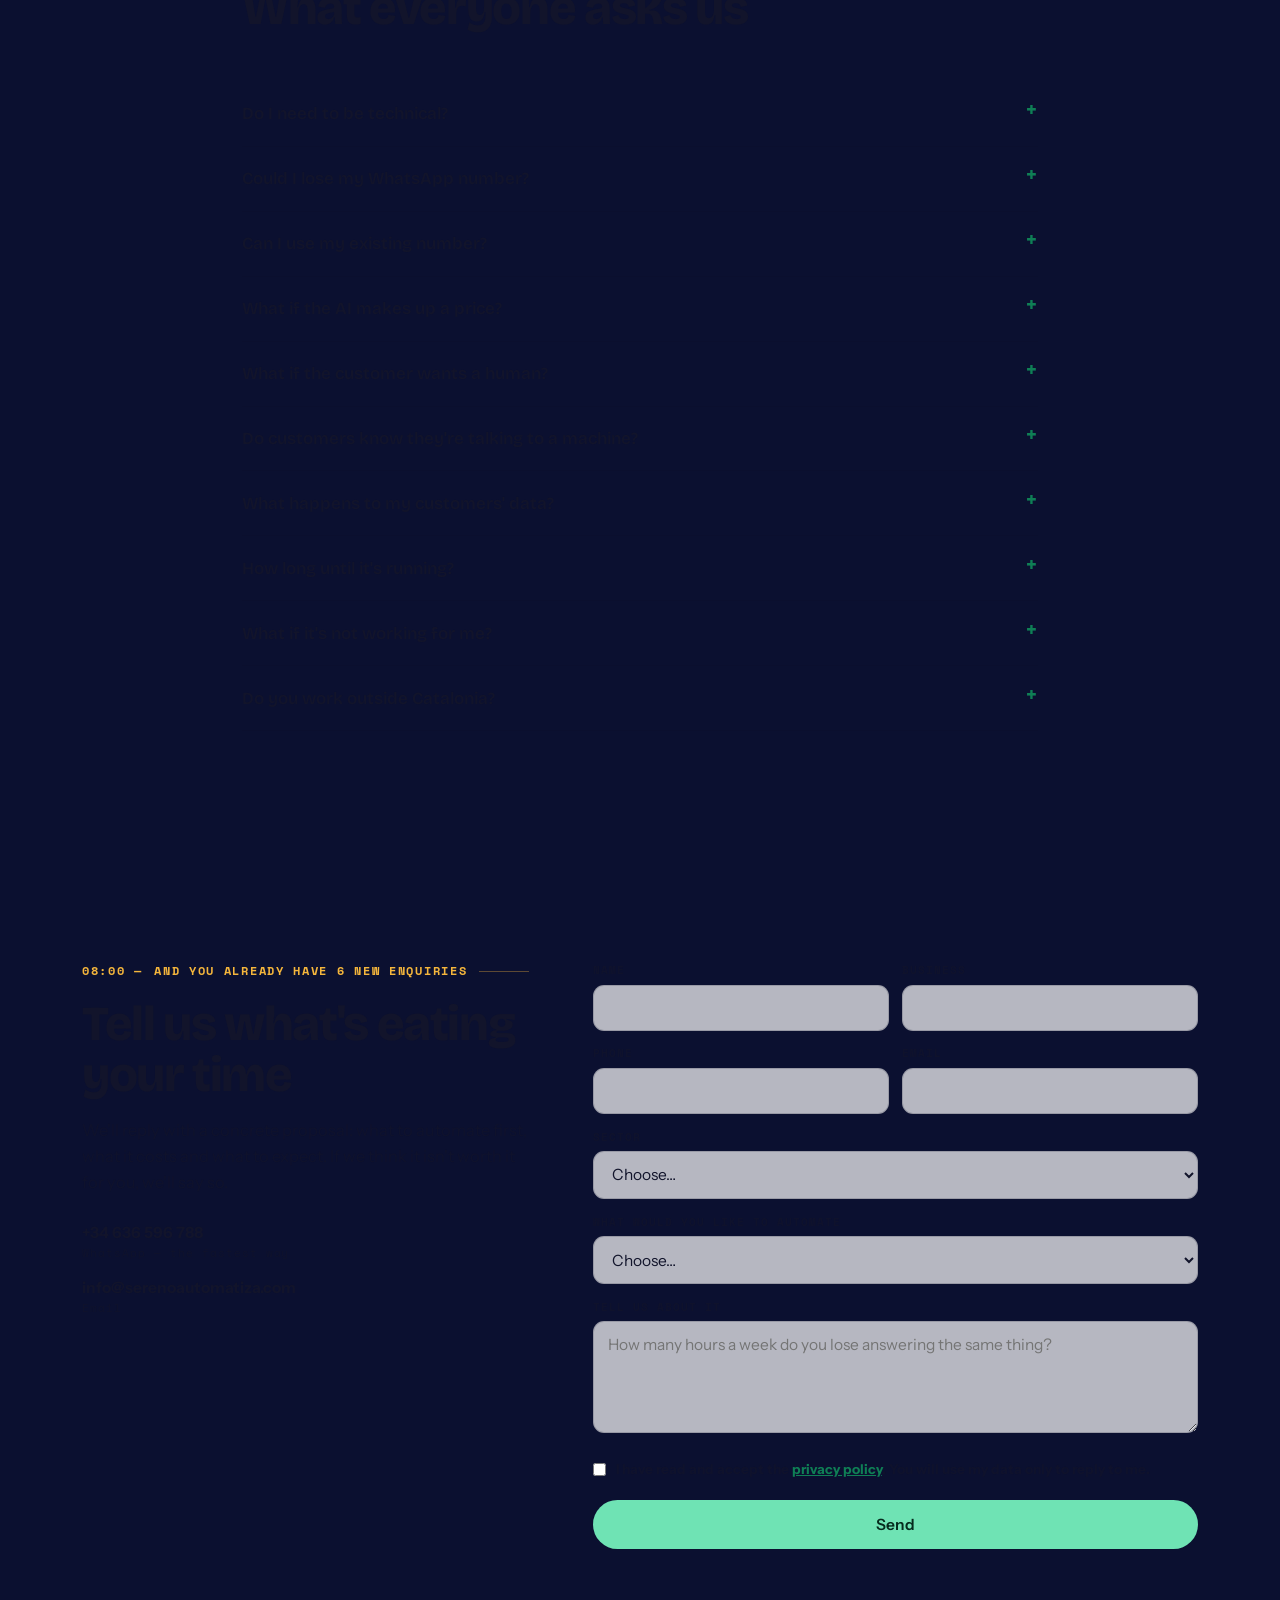
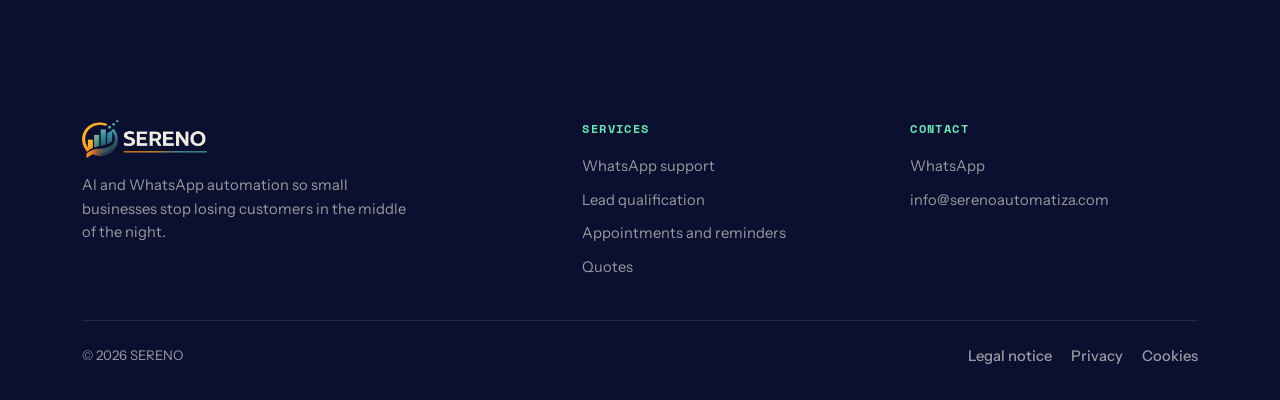
==== commit 47a84c4f: "Add files via upload" ====
--- a/index.html
+++ b/index.html
@@ -800,7 +800,7 @@
       <div class="hora" style="justify-content:center">07:30 — <span data-ca="obres la persiana" data-en="you open up">abres la persiana</span></div>
       <h2 data-ca="No saps per on començar?" data-en="Not sure where to start?">¿No sabes por dónde empezar?</h2>
       <p class="apagat" data-ca="Cada negoci és diferent. Ens expliques el teu cas i et diem, sense compromís, quin mòdul et convé automatitzar primer i què costa." data-en="Every business is different. Tell us about your case and we'll tell you, with no obligation, which module to automate first and what it costs.">Cada negocio es diferente. Nos cuentas tu caso y te decimos, sin compromiso, qué módulo te conviene automatizar primero y qué cuesta.</p>
-      <p class="apagat" style="margin-top:.9rem;font-weight:600" data-ca="Des de 700 € d'implantació i des de 120 €/mes. Sense permanència." data-en="From €700 setup and from €120/month. No lock-in.">Desde 700 € de implantación y desde 120 €/mes. Sin permanencia.</p>
+      <p class="apagat" style="margin-top:.9rem;font-weight:600" data-ca="Des de 69 €/mes · muntatge des de 390 €. Sense permanència." data-en="From €69/month · setup from €390. No lock-in.">Desde 69 €/mes · montaje desde 390 €. Sin permanencia.</p>
       <div class="hero-botons" style="justify-content:center;margin-top:1.6rem">
         <a class="btn btn-1 wa" href="https://wa.me/34636596788" target="_blank" rel="noopener" data-ca="Explica'ns el teu cas per WhatsApp" data-en="Tell us your case on WhatsApp">Cuéntanos tu caso por WhatsApp</a>
         <a class="btn btn-2" href="#contacto" data-ca="O escriu-nos pel formulari" data-en="Or use the contact form">O escríbenos por el formulario</a>
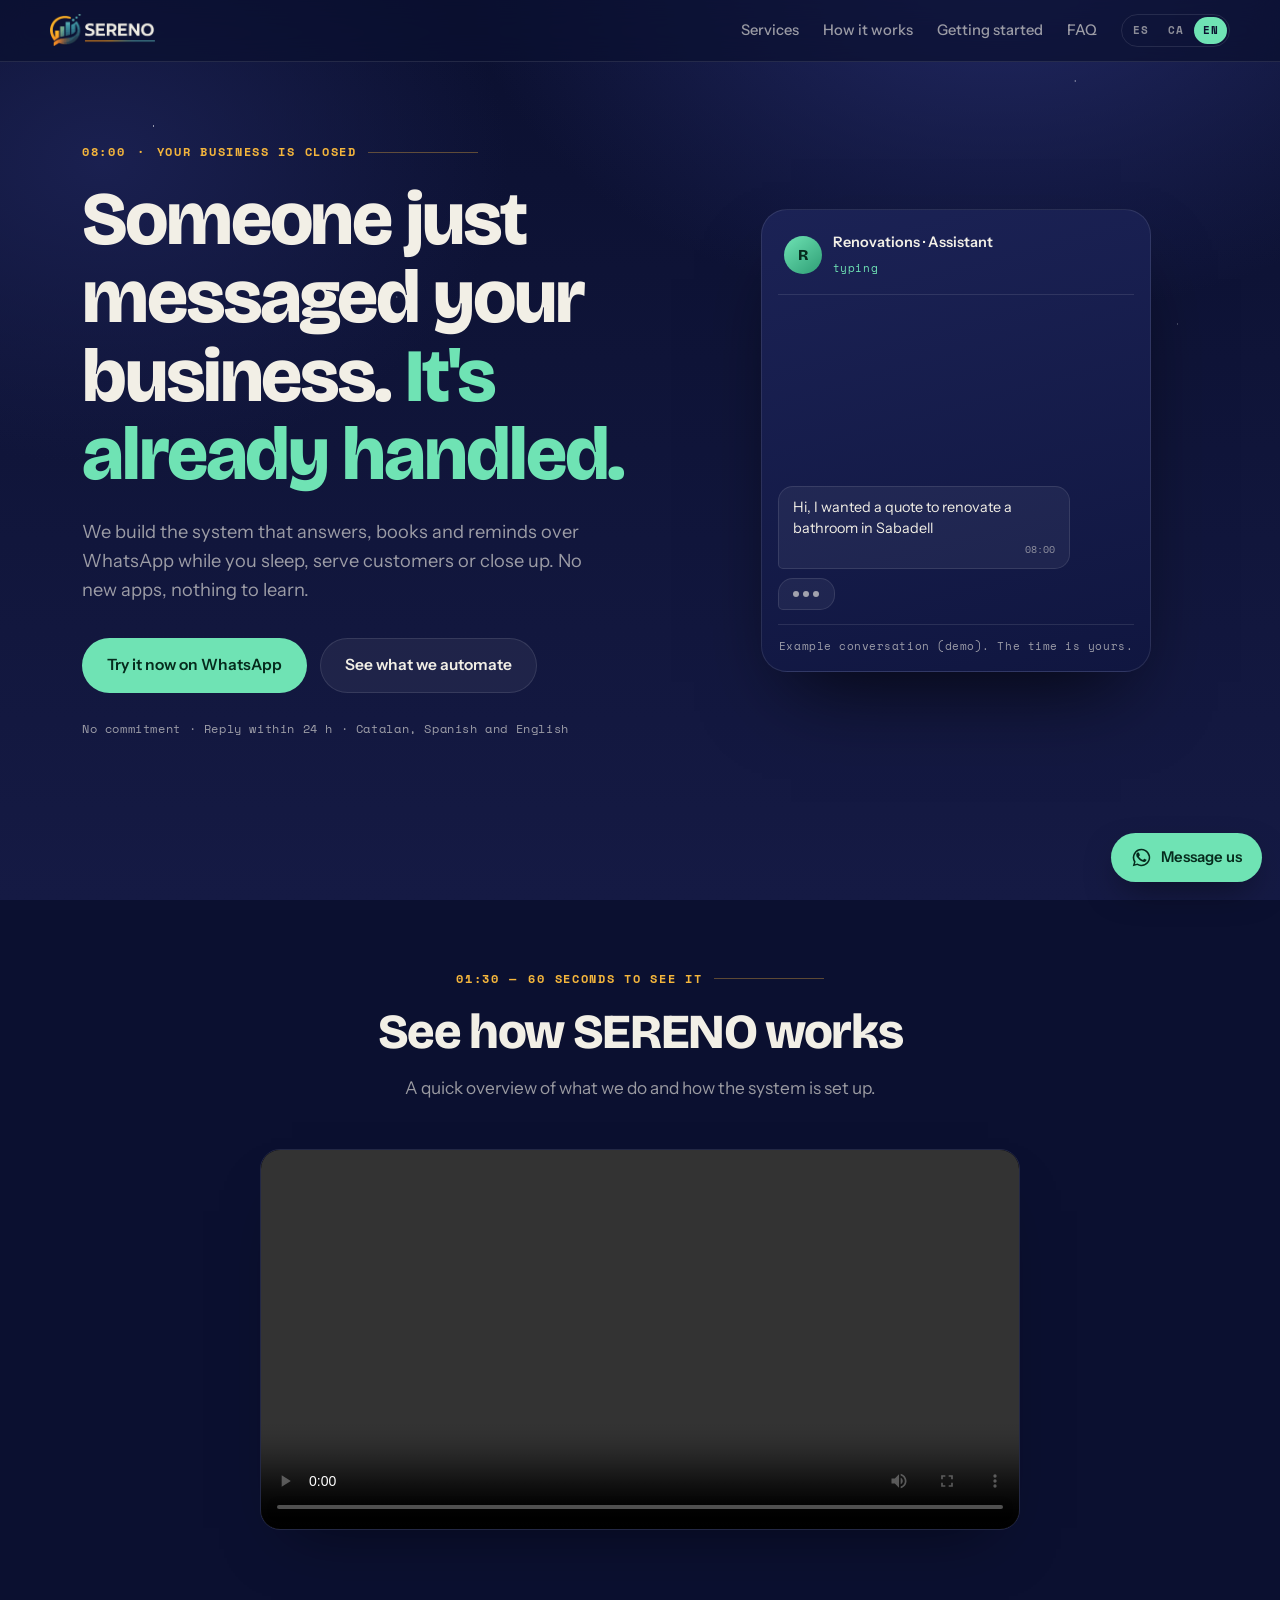
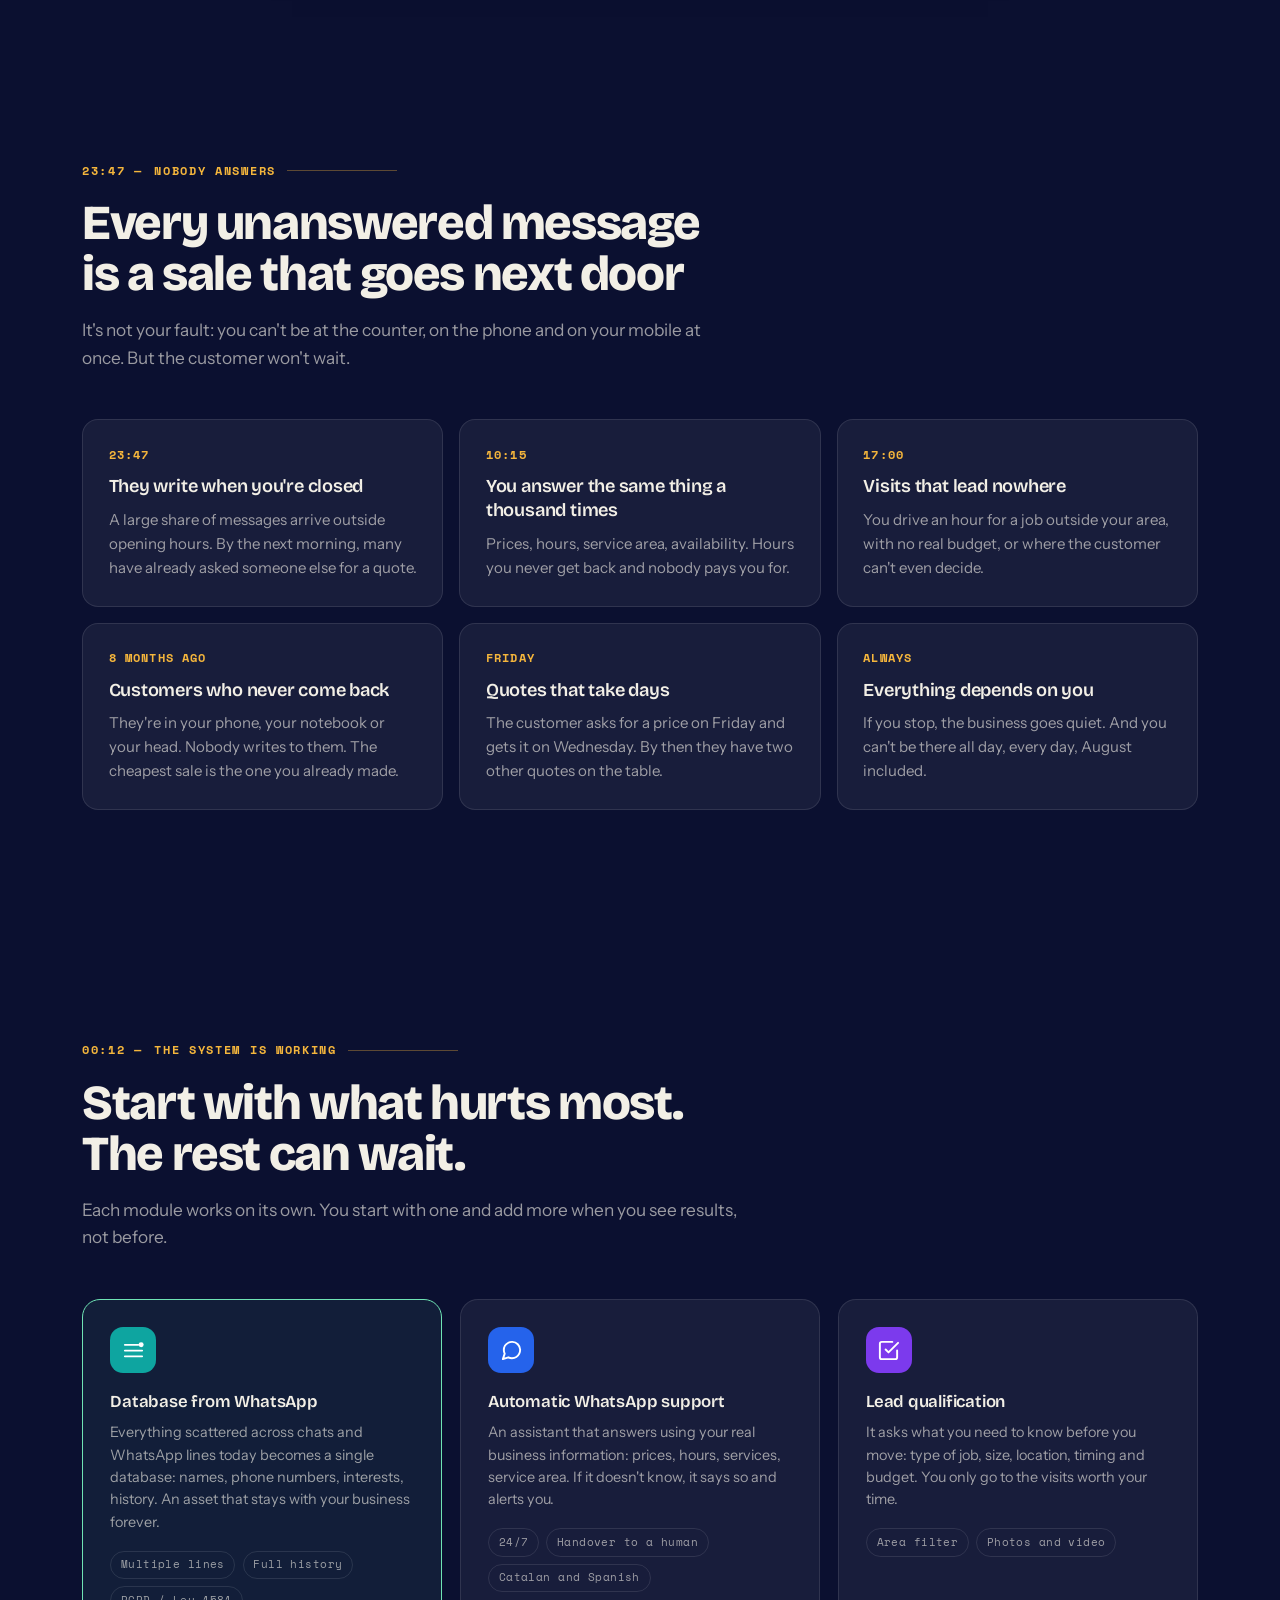
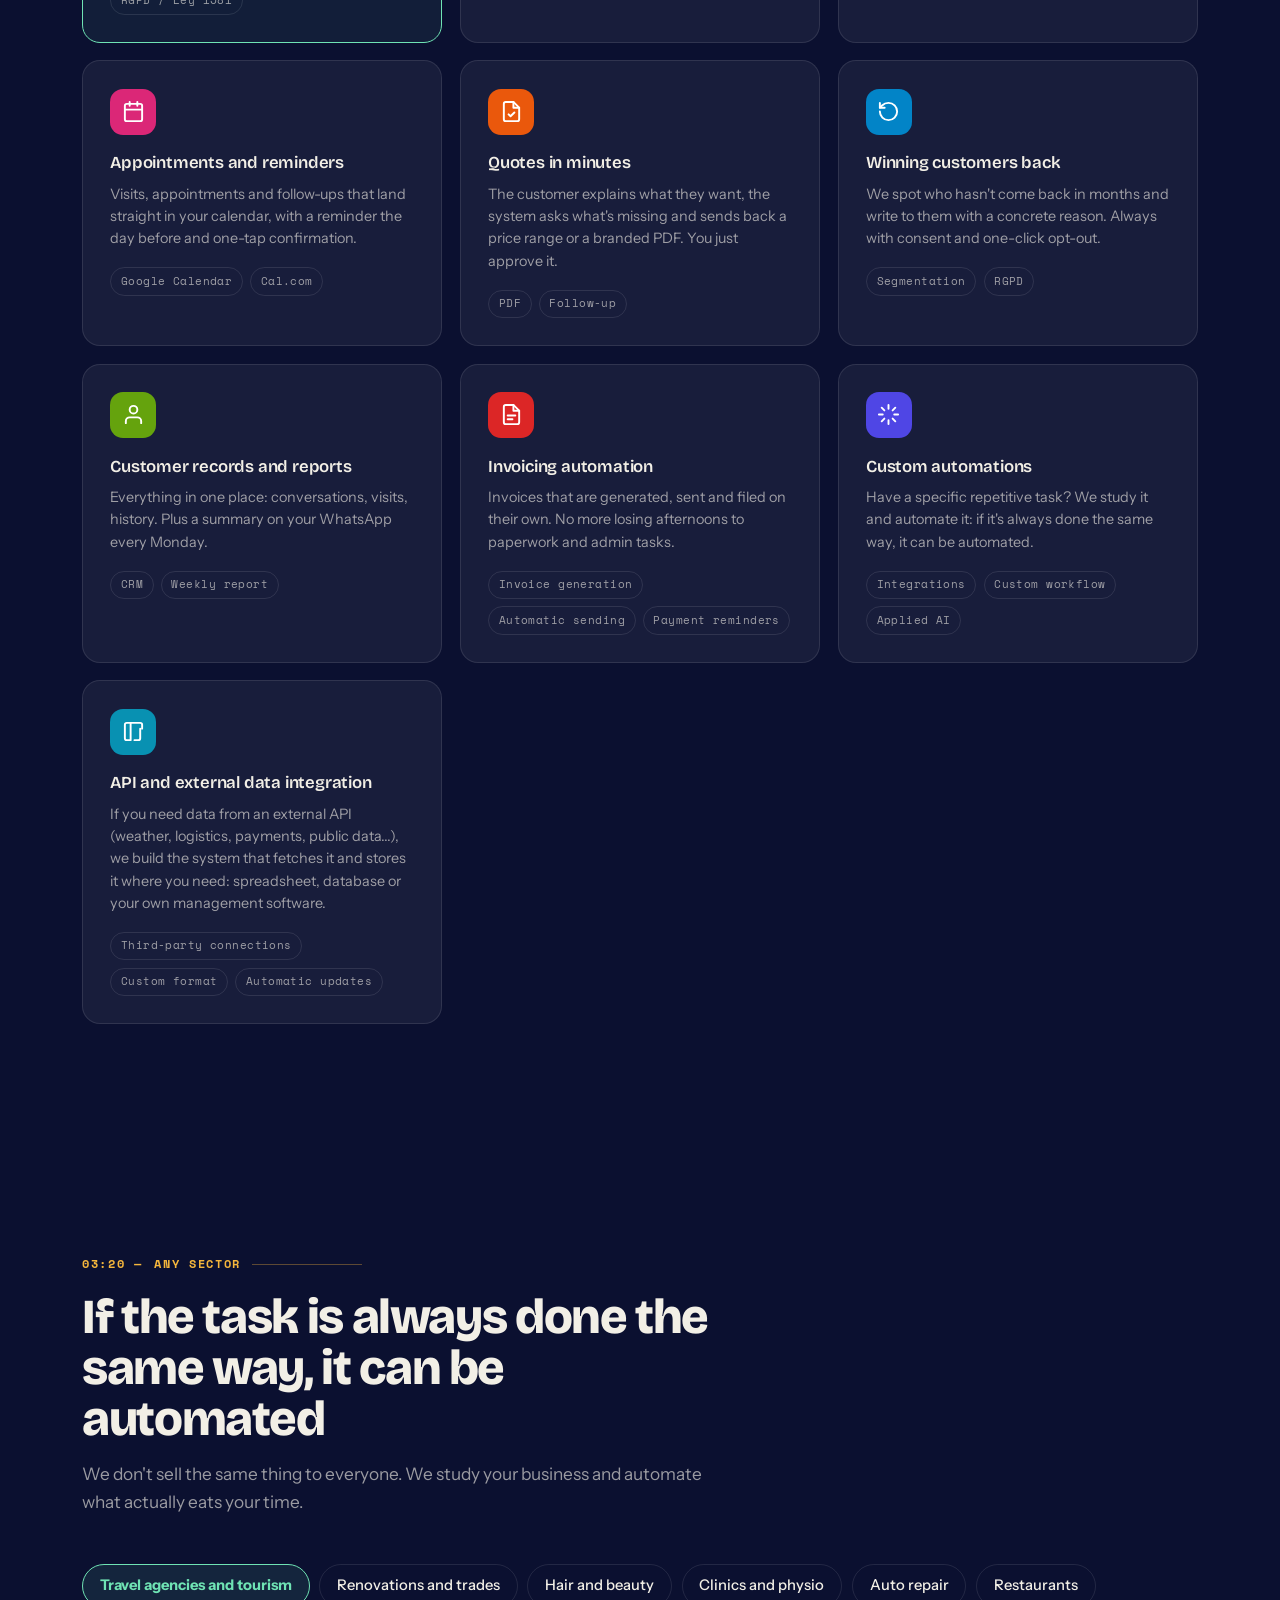
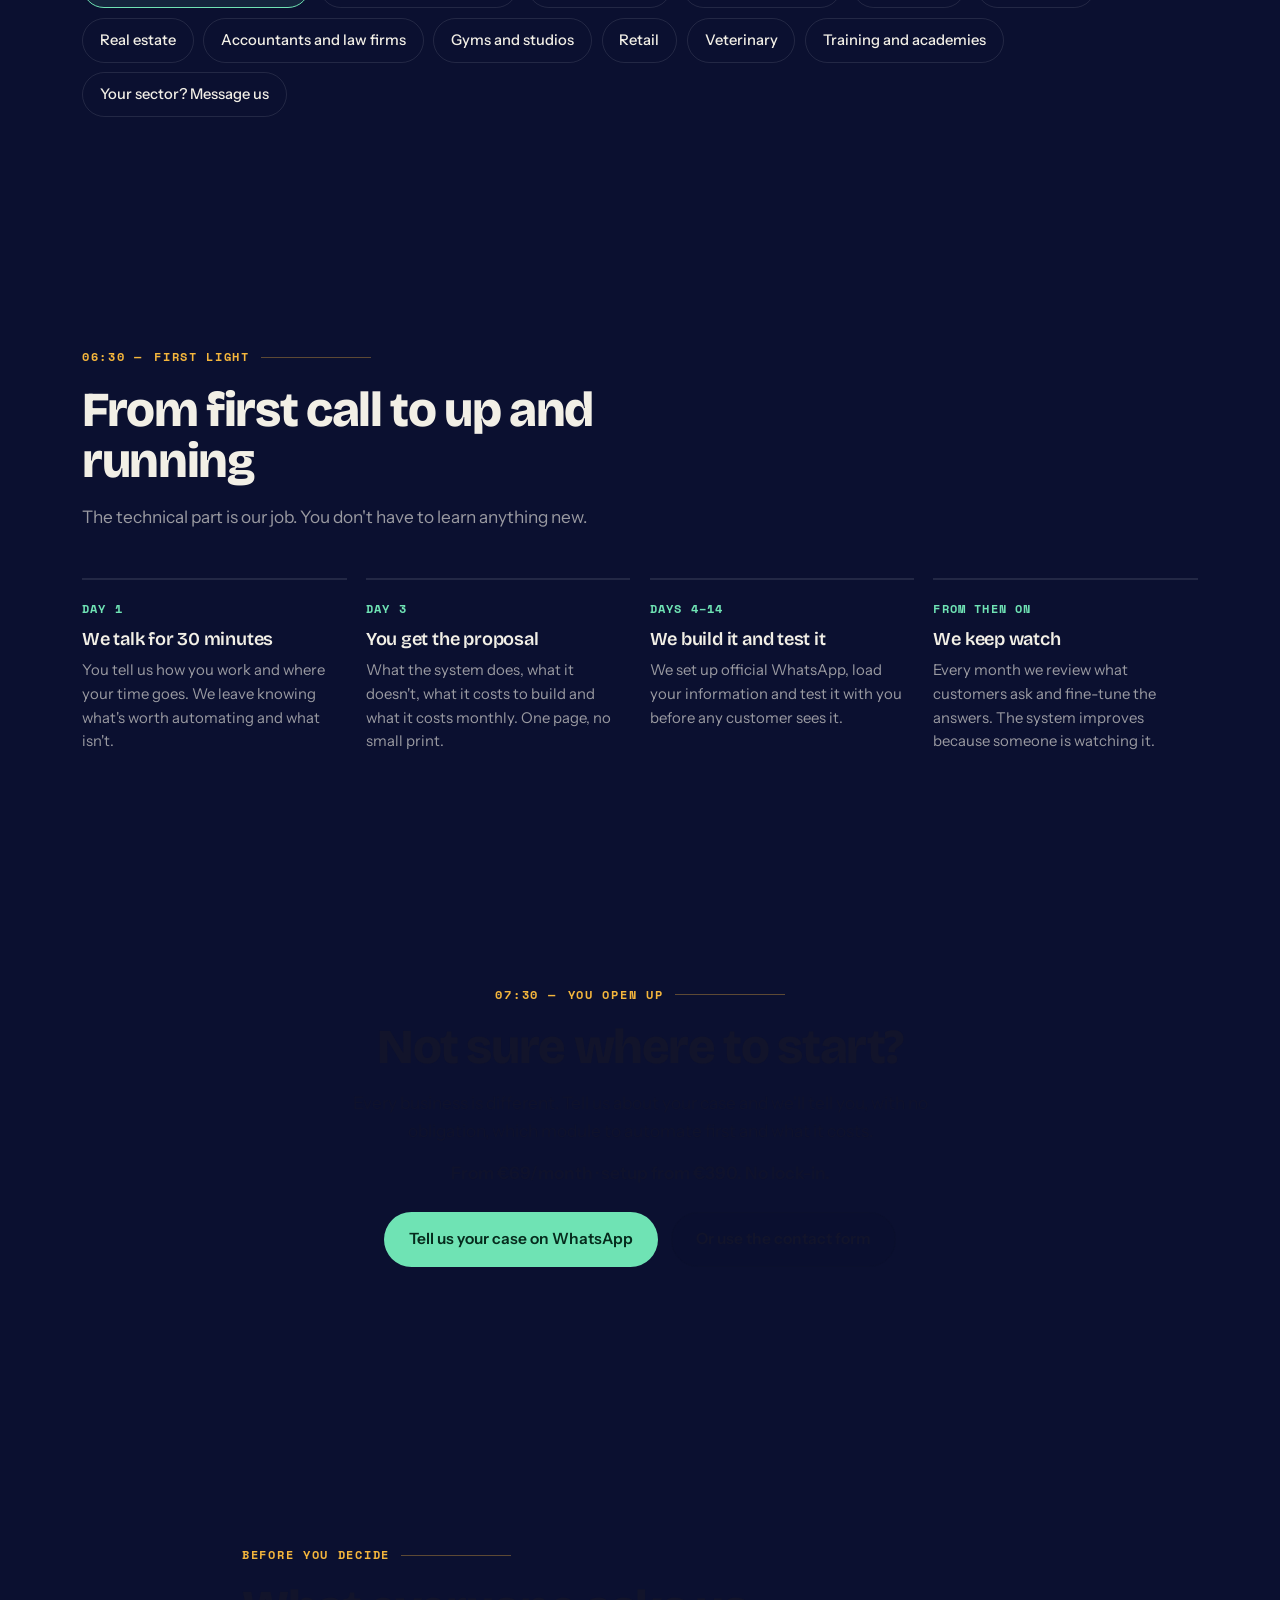
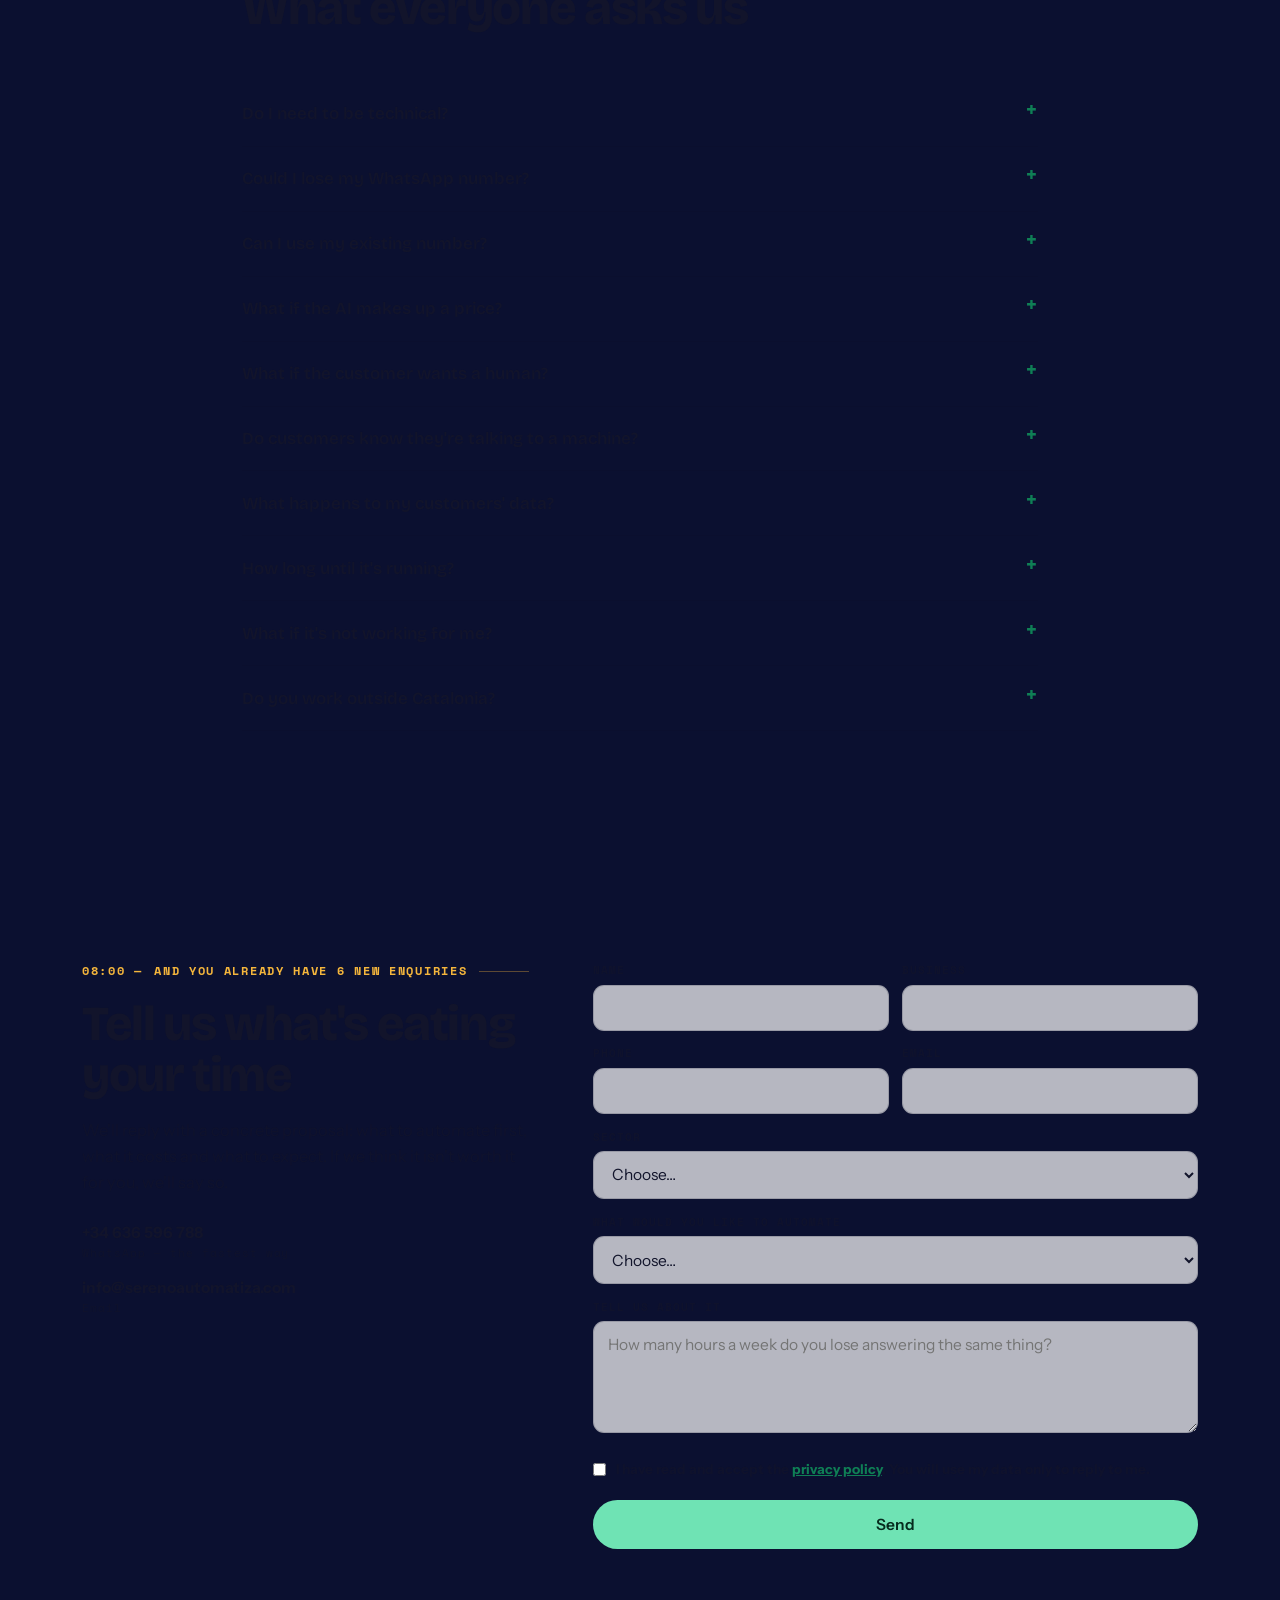
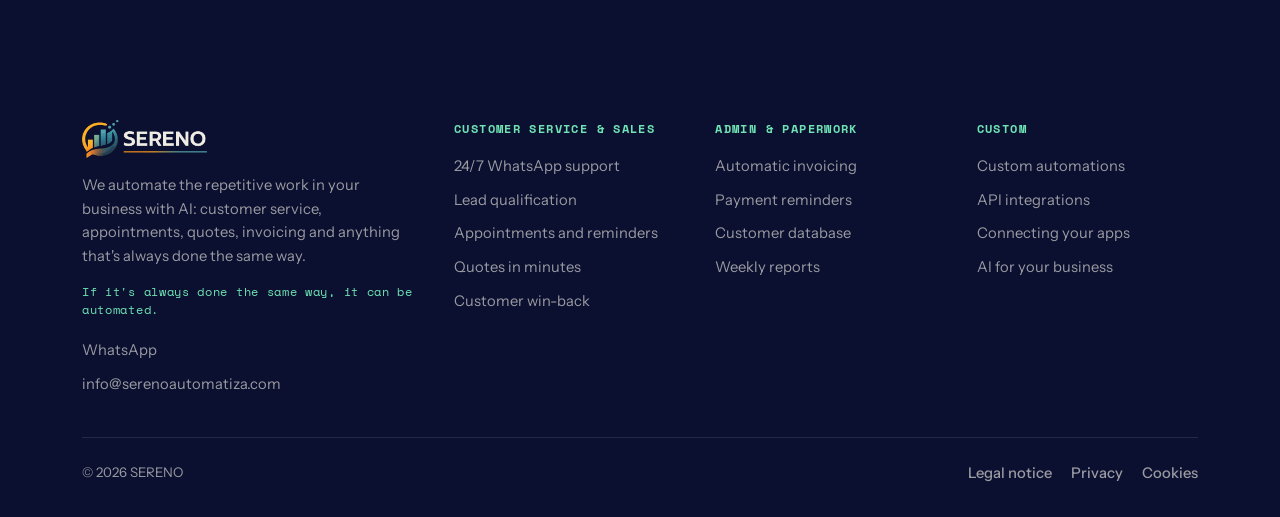
==== commit d210b67c: "Add files via upload" ====
--- a/index.html
+++ b/index.html
@@ -378,7 +378,9 @@
 
 /* ── Peu ─────────────────────────────────────────────────────── */
 footer{background:var(--nit);color:var(--crema);padding:3.5rem 0 2rem;position:relative;z-index:1}
-.peu-graella{display:grid;grid-template-columns:1.6fr 1fr 1fr;gap:2.5rem;margin-bottom:2.5rem}
+.peu-graella{display:grid;grid-template-columns:1.5fr 1fr 1fr 1fr;gap:2.5rem;margin-bottom:2.5rem}
+.peu-lema{margin-top:.9rem;font-family:var(--mono);font-size:.72rem;letter-spacing:.06em;color:var(--menta)}
+.peu-contacte{margin-top:1.1rem}
 footer h4{font-family:var(--mono);font-size:.72rem;letter-spacing:.12em;text-transform:uppercase;color:var(--menta);margin-bottom:.9rem;font-weight:700}
 footer ul{list-style:none;display:flex;flex-direction:column;gap:.5rem}
 footer a{color:var(--crema-suau);text-decoration:none;font-size:.92rem}
@@ -946,22 +948,39 @@
         <a href="#inici" class="marca" style="margin-bottom:1rem">
           <img src="logo-sereno-claro.png" alt="SERENO" class="logo" loading="lazy">
         </a>
-        <p class="apagat" style="font-size:.92rem;max-width:34ch" data-ca="Automatització amb IA i WhatsApp perquè els negocis petits deixin de perdre clients de matinada." data-en="AI and WhatsApp automation so small businesses stop losing customers in the middle of the night.">Automatización con IA y WhatsApp para que los negocios pequeños dejen de perder clientes de madrugada.</p>
+        <p class="apagat" style="font-size:.92rem;max-width:36ch" data-ca="Automatitzem les tasques repetitives del teu negoci amb IA: atenció al client, cites, pressupostos, facturació i tot el que es fa sempre igual." data-en="We automate the repetitive work in your business with AI: customer service, appointments, quotes, invoicing and anything that's always done the same way.">Automatizamos las tareas repetitivas de tu negocio con IA: atención al cliente, citas, presupuestos, facturación y todo lo que se hace siempre igual.</p>
+        <p class="peu-lema" data-ca="Si es fa sempre igual, es pot automatitzar." data-en="If it's always done the same way, it can be automated.">Si se hace siempre igual, se puede automatizar.</p>
+        <ul class="peu-contacte">
+          <li><a href="https://wa.me/34636596788" target="_blank" rel="noopener">WhatsApp</a></li>
+          <li><a href="mailto:info@serenoautomatiza.com">info@serenoautomatiza.com</a></li>
+        </ul>
       </div>
       <div>
-        <h4 data-ca="Serveis" data-en="Services">Servicios</h4>
+        <h4 data-ca="Atenció i vendes" data-en="Customer service & sales">Atención y ventas</h4>
         <ul>
-          <li><a href="#servicios" data-ca="Atenció per WhatsApp" data-en="WhatsApp support">Atención por WhatsApp</a></li>
+          <li><a href="#servicios" data-ca="Atenció per WhatsApp 24/7" data-en="24/7 WhatsApp support">Atención por WhatsApp 24/7</a></li>
           <li><a href="#servicios" data-ca="Qualificació de sol·licituds" data-en="Lead qualification">Cualificación de solicitudes</a></li>
           <li><a href="#servicios" data-ca="Cites i recordatoris" data-en="Appointments and reminders">Citas y recordatorios</a></li>
-          <li><a href="#servicios" data-ca="Pressupostos" data-en="Quotes">Presupuestos</a></li>
+          <li><a href="#servicios" data-ca="Pressupostos en minuts" data-en="Quotes in minutes">Presupuestos en minutos</a></li>
+          <li><a href="#servicios" data-ca="Recuperació de clients" data-en="Customer win-back">Recuperación de clientes</a></li>
         </ul>
       </div>
       <div>
-        <h4 data-ca="Contacte" data-en="Contact">Contacto</h4>
+        <h4 data-ca="Gestió i paperassa" data-en="Admin & paperwork">Gestión y papeleo</h4>
         <ul>
-          <li><a href="https://wa.me/34636596788" target="_blank" rel="noopener">WhatsApp</a></li>
-          <li><a href="mailto:info@serenoautomatiza.com">info@serenoautomatiza.com</a></li>
+          <li><a href="#servicios" data-ca="Facturació automàtica" data-en="Automatic invoicing">Facturación automática</a></li>
+          <li><a href="#servicios" data-ca="Recordatoris de pagament" data-en="Payment reminders">Recordatorios de pago</a></li>
+          <li><a href="#servicios" data-ca="Base de dades de clients" data-en="Customer database">Base de datos de clientes</a></li>
+          <li><a href="#servicios" data-ca="Informes setmanals" data-en="Weekly reports">Informes semanales</a></li>
+        </ul>
+      </div>
+      <div>
+        <h4 data-ca="A mida" data-en="Custom">A medida</h4>
+        <ul>
+          <li><a href="#servicios" data-ca="Automatitzacions a mida" data-en="Custom automations">Automatizaciones a medida</a></li>
+          <li><a href="#servicios" data-ca="Integració d'APIs" data-en="API integrations">Integración de APIs</a></li>
+          <li><a href="#servicios" data-ca="Connexió entre programes" data-en="Connecting your apps">Conexión entre programas</a></li>
+          <li><a href="#servicios" data-ca="IA aplicada al teu negoci" data-en="AI for your business">IA aplicada a tu negocio</a></li>
         </ul>
       </div>
     </div>
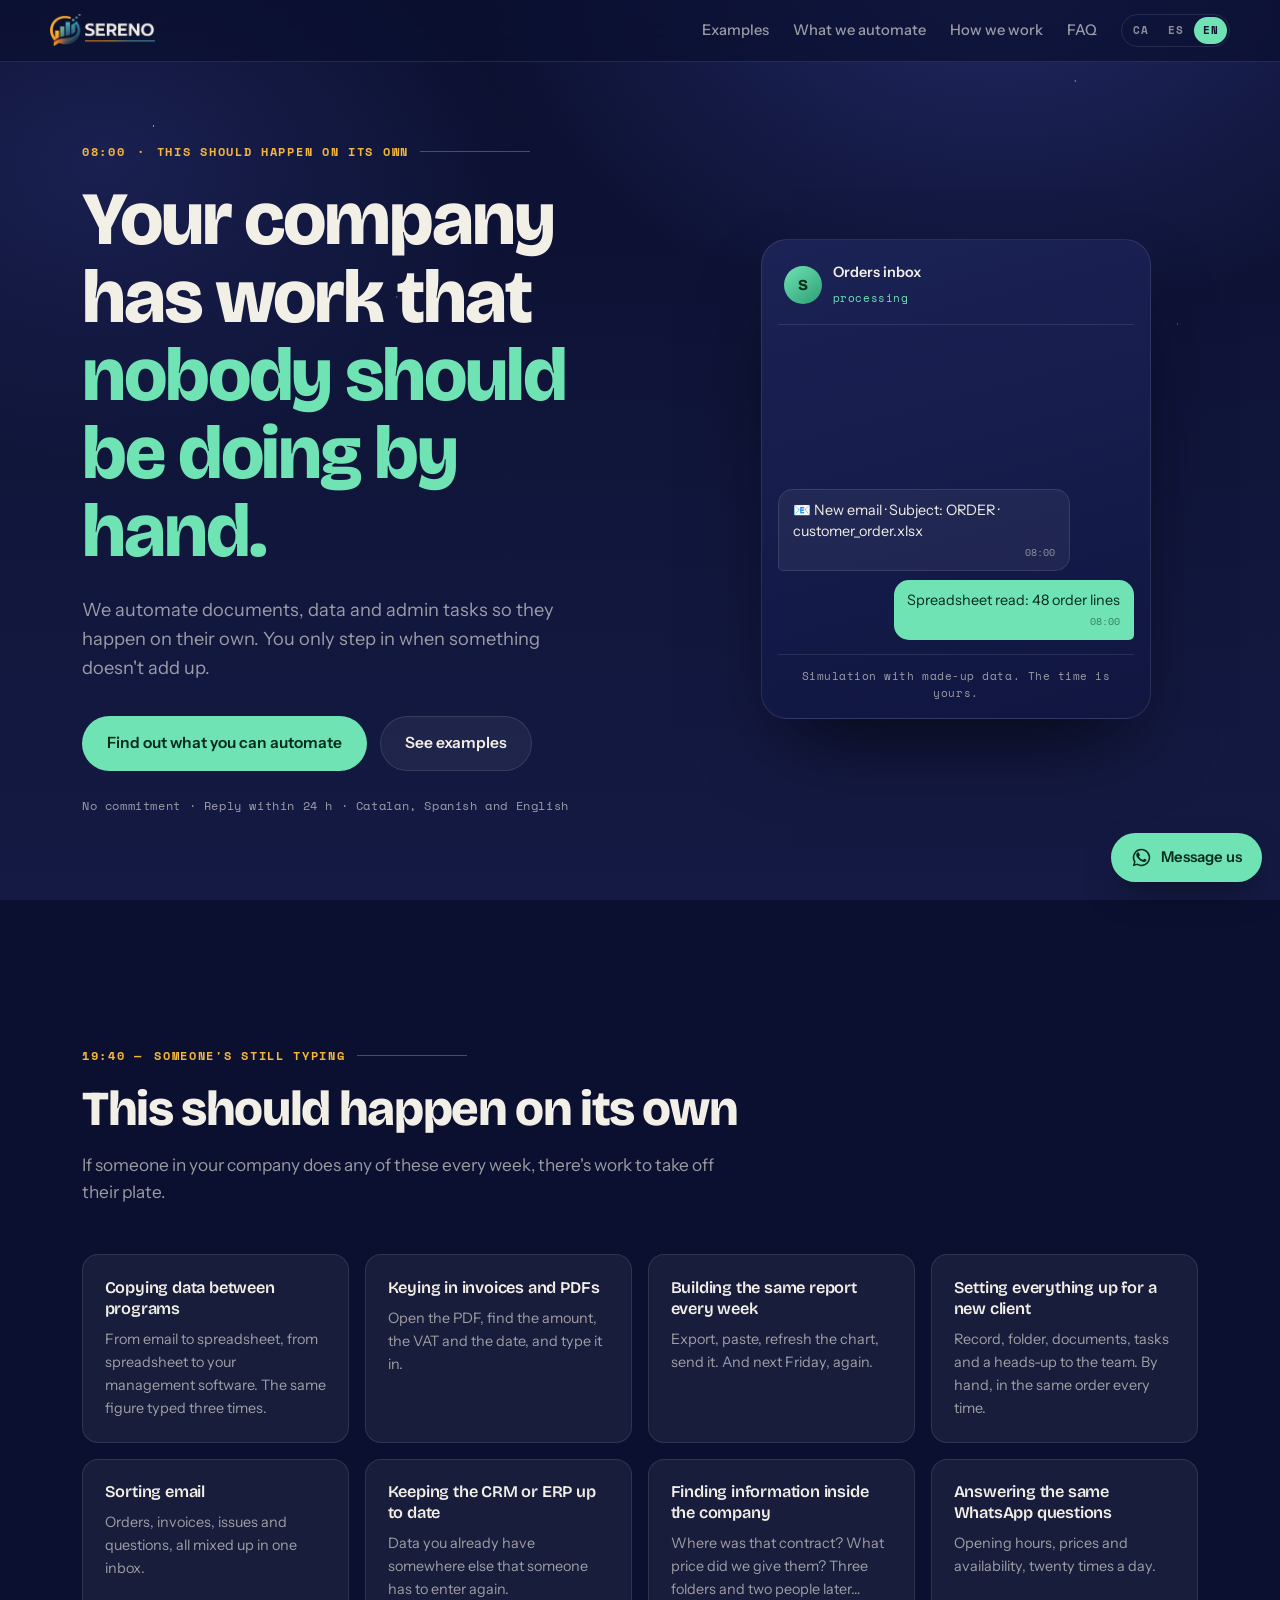
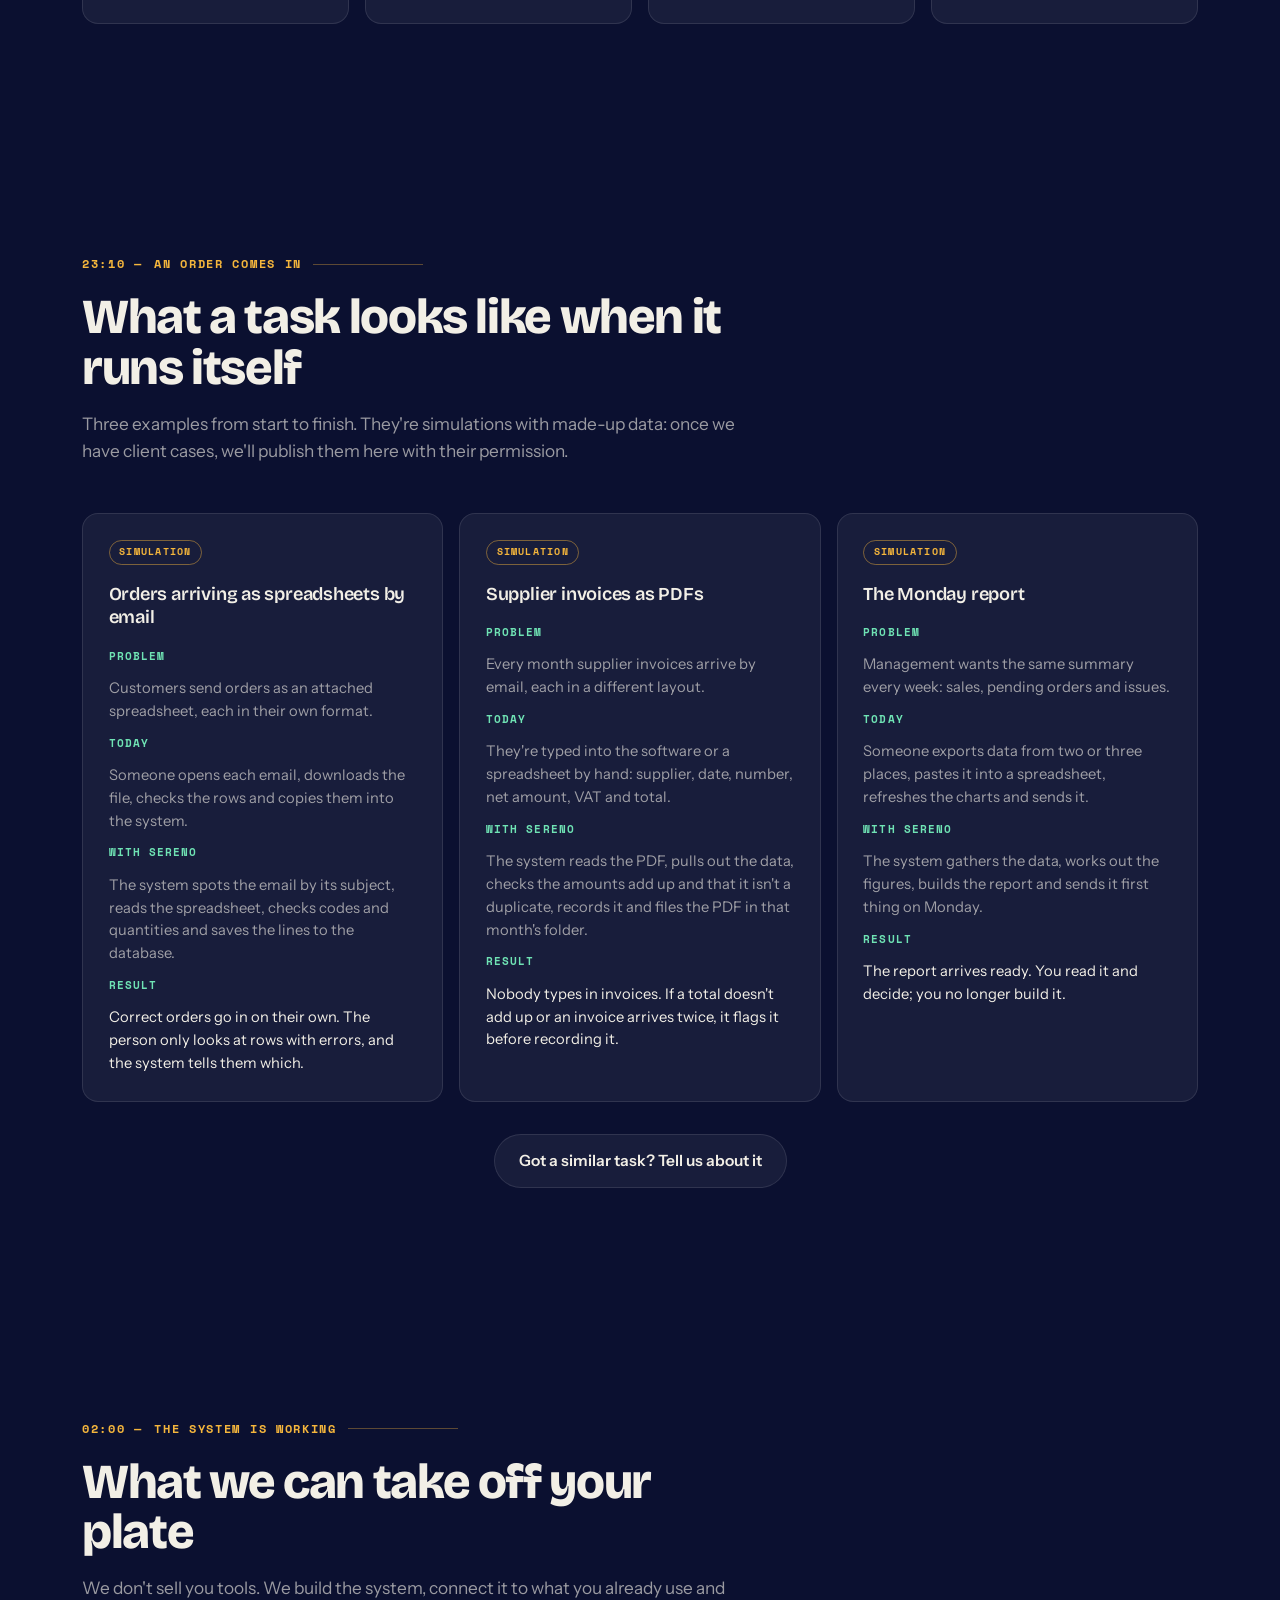
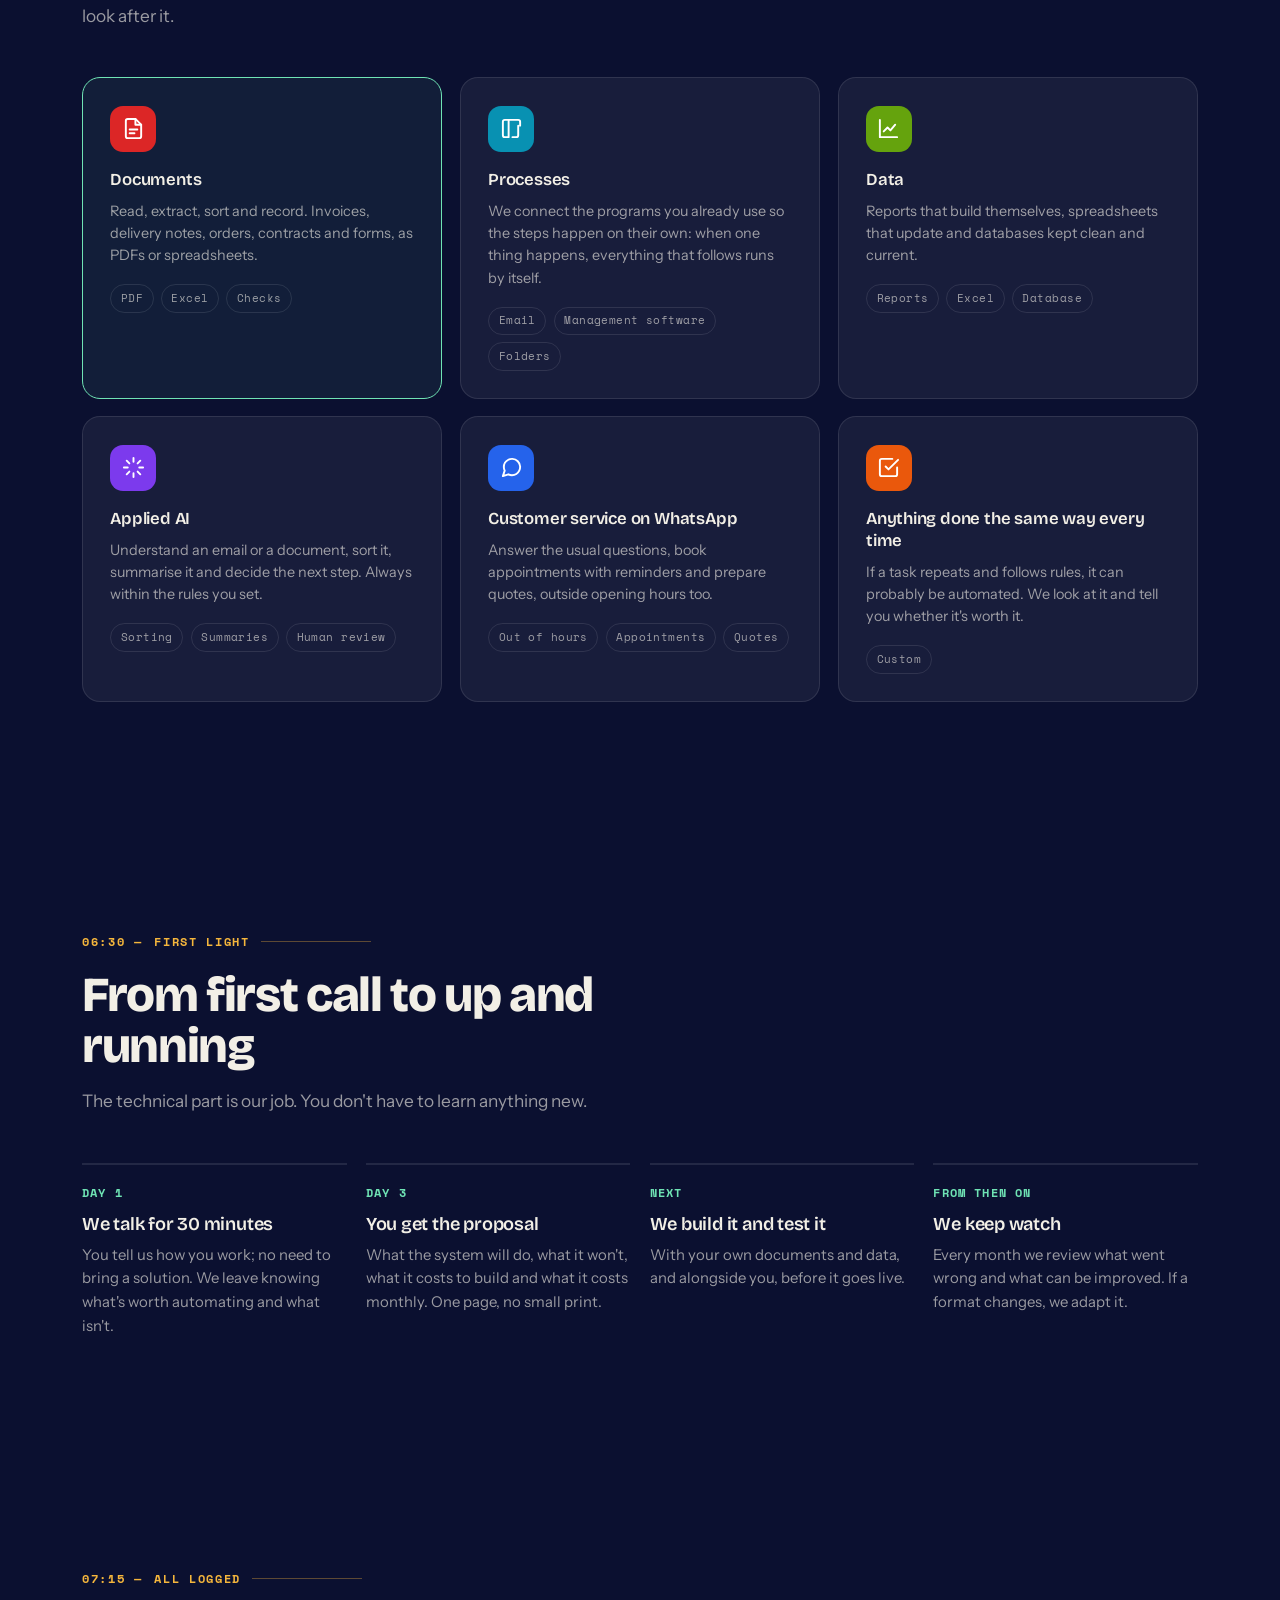
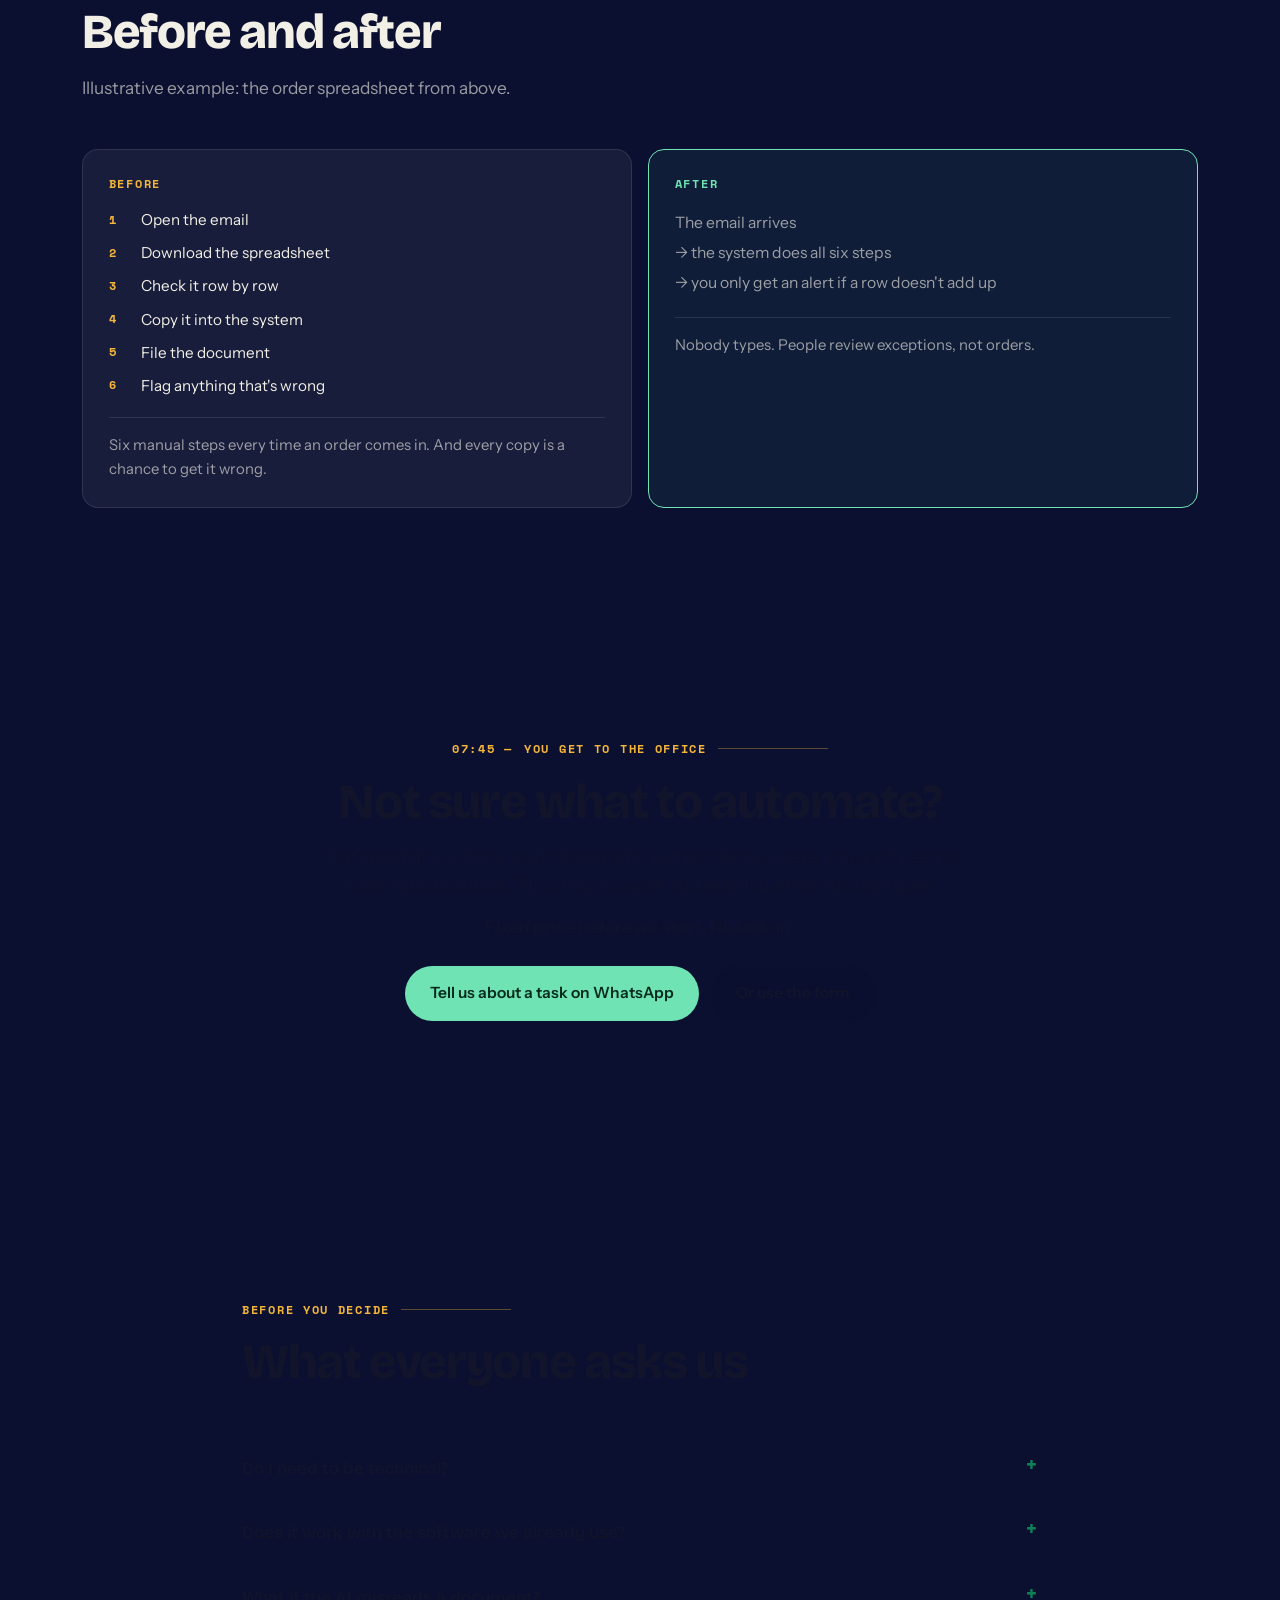
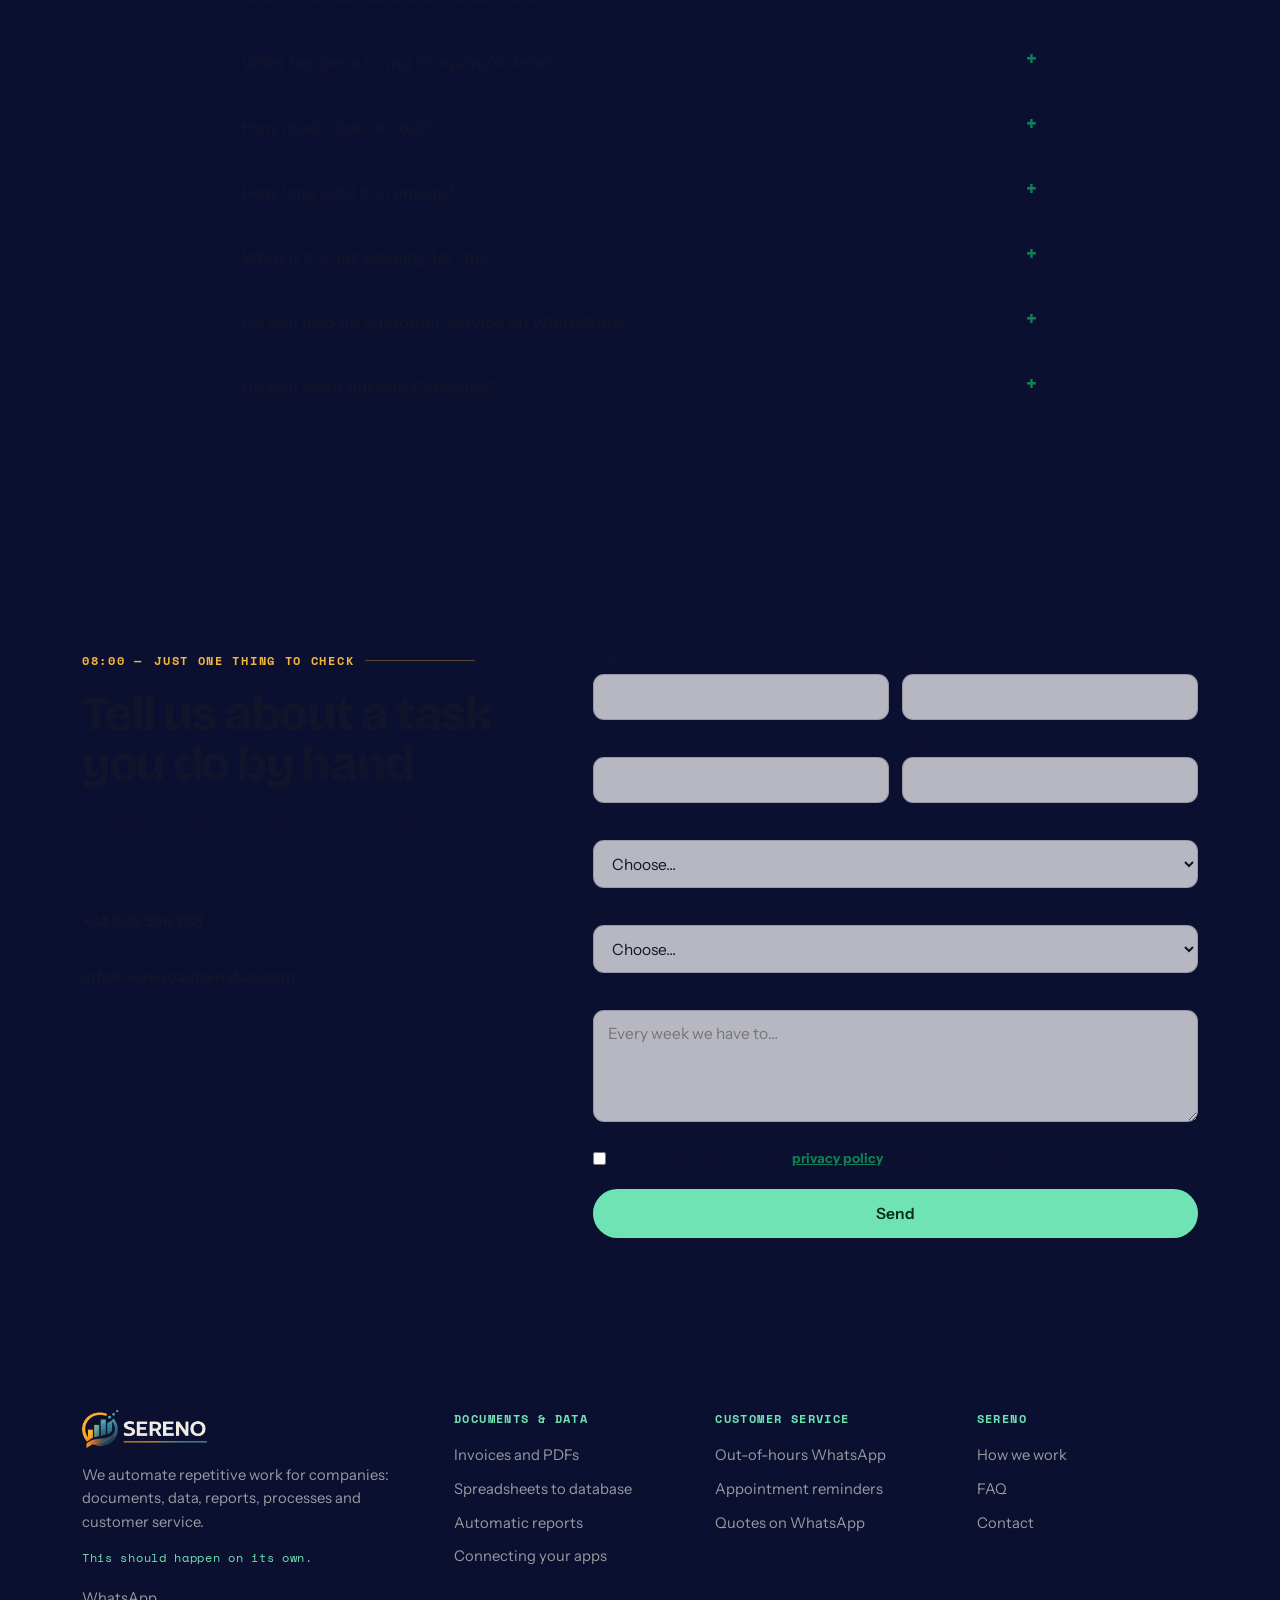
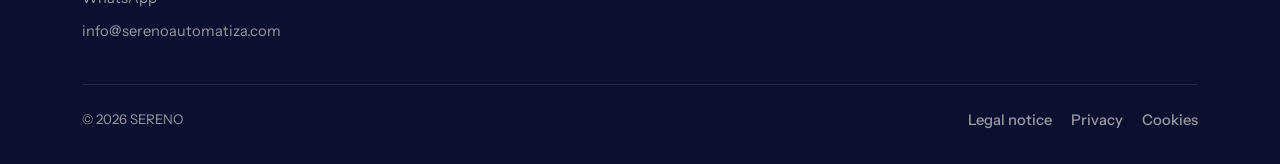
==== commit 3157cce6: "Nou enfocament de la home: automatització de documents i dades - Català com a idioma base (castellà " ====
--- a/index.html
+++ b/index.html
@@ -1,5 +1,5 @@
 <!DOCTYPE html>
-<html lang="es">
+<html lang="ca">
 <head>
 <meta charset="UTF-8">
 <meta name="viewport" content="width=device-width, initial-scale=1.0">
@@ -12,8 +12,8 @@
      2. Telèfon WhatsApp ..... cerca i reemplaça  34636596788
      3. Correu ............... cerca i reemplaça  info@serenoautomatiza.com
      4. Domini ............... cerca i reemplaça  https://serenoautomatiza.com
-     Idiomes: cada element traduïble porta data-ca i data-en.
-     El text que hi ha escrit a l'HTML és el castellà (idioma base).
+     Idiomes: cada element traduïble porta data-es i data-en.
+     El text que hi ha escrit a l'HTML és el català (idioma base).
      ═══════════════════════════════════════════════════════════════ -->
 
 <link rel="icon" type="image/x-icon" href="favicon.ico">
@@ -23,33 +23,33 @@
 <link rel="icon" type="image/png" sizes="192x192" href="favicon-192.png">
 <link rel="apple-touch-icon" sizes="180x180" href="favicon-180.png">
 
-<title>SERENO — Automatización con IA y WhatsApp para pymes</title>
-<meta name="description" content="Automatizamos la atención al cliente, las reservas y los recordatorios de tu negocio por WhatsApp. Responde 24/7 sin que tú muevas un dedo. Barcelona, España y Colombia.">
-<meta name="keywords" content="chatbot WhatsApp empresas, automatización pymes, reservas automáticas WhatsApp, IA para negocios, automatización Barcelona, automatización agencias de viaje, WhatsApp verificado España">
+<title>SERENO — Automatització de documents, dades i tasques administratives</title>
+<meta name="description" content="Automatitzem la feina que la teva empresa encara fa a mà: factures i PDFs, Excels que arriben per correu, informes de cada setmana i dades entre programes. Som a Seva (Osona).">
+<meta name="keywords" content="automatització de processos, automatitzar factures, Excel a base de dades, automatització tasques administratives, automatització empreses Catalunya, automatización de procesos pymes, Osona">
 <meta name="robots" content="index, follow">
 <meta name="author" content="SERENO">
 <link rel="canonical" href="https://serenoautomatiza.com/">
-<link rel="alternate" hreflang="es" href="https://serenoautomatiza.com/">
-<link rel="alternate" hreflang="ca" href="https://serenoautomatiza.com/?lang=ca">
+<link rel="alternate" hreflang="ca" href="https://serenoautomatiza.com/">
+<link rel="alternate" hreflang="es" href="https://serenoautomatiza.com/?lang=es">
 <link rel="alternate" hreflang="en" href="https://serenoautomatiza.com/?lang=en">
 <link rel="alternate" hreflang="x-default" href="https://serenoautomatiza.com/">
 
 <meta property="og:type" content="website">
 <meta property="og:site_name" content="SERENO">
-<meta property="og:title" content="SERENO — Tu negocio responde también de madrugada">
-<meta property="og:description" content="Automatización con IA y WhatsApp para pymes. Reservas, recordatorios y atención al cliente que funcionan cuando tú no estás.">
+<meta property="og:title" content="SERENO — Això hauria de fer-se sol">
+<meta property="og:description" content="Automatitzem documents, dades i tasques administratives perquè passin soles. Tu només hi entres quan alguna cosa no quadra.">
 <meta property="og:url" content="https://serenoautomatiza.com/">
 <meta property="og:image" content="https://serenoautomatiza.com/og-image.png">
 <meta property="og:image:width" content="1200">
 <meta property="og:image:height" content="630">
-<meta property="og:image:alt" content="SERENO — Automatización con IA y WhatsApp para tu negocio">
-<meta property="og:locale" content="es_ES">
-<meta property="og:locale:alternate" content="ca_ES">
+<meta property="og:image:alt" content="SERENO — Automatització de documents, dades i tasques administratives">
+<meta property="og:locale" content="ca_ES">
+<meta property="og:locale:alternate" content="es_ES">
 <meta property="og:locale:alternate" content="en_GB">
 
 <meta name="twitter:card" content="summary_large_image">
-<meta name="twitter:title" content="SERENO — Tu negocio responde también de madrugada">
-<meta name="twitter:description" content="Automatización con IA y WhatsApp para pymes. Reservas, recordatorios y atención al cliente que funcionan cuando tú no estás.">
+<meta name="twitter:title" content="SERENO — Això hauria de fer-se sol">
+<meta name="twitter:description" content="Automatitzem documents, dades i tasques administratives perquè passin soles.">
 <meta name="twitter:image" content="https://serenoautomatiza.com/og-image.png">
 
 <link rel="preconnect" href="https://fonts.googleapis.com">
@@ -62,7 +62,7 @@
   "@type": "ProfessionalService",
   "name": "SERENO",
   "alternateName": "SERENO Automatiza",
-  "description": "Automatización con inteligencia artificial y WhatsApp para pequeñas y medianas empresas: atención al cliente, reservas, presupuestos y recuperación de clientes.",
+  "description": "Automatització de documents, dades, processos i tasques administratives per a empreses: lectura de factures i PDFs, Excels a base de dades, informes automàtics, connexió entre programes i atenció al client per WhatsApp.",
   "url": "https://serenoautomatiza.com",
   "logo": "https://serenoautomatiza.com/logo-sereno-oscuro.png",
   "image": "https://serenoautomatiza.com/og-image.png",
@@ -72,14 +72,15 @@
     {"@type": "Country", "name": "España"},
     {"@type": "Country", "name": "Colombia"}
   ],
-  "availableLanguage": ["es", "ca", "en"],
+  "availableLanguage": ["ca", "es", "en"],
   "sameAs": [],
   "priceRange": "$$",
   "knowsAbout": [
-    "Automatización WhatsApp",
-    "Inteligencia artificial para pymes",
-    "Chatbots de atención al cliente",
-    "Automatización para agencias de viaje"
+    "Automatització de processos",
+    "Extracció de dades de documents i factures",
+    "Integració de programes i bases de dades",
+    "Informes automàtics",
+    "Atenció al client per WhatsApp"
   ]
 }
 </script>
@@ -425,6 +426,42 @@
   html{scroll-behavior:auto}
 }
 :focus-visible{outline:2px solid var(--menta);outline-offset:3px;border-radius:4px}
+
+/* ── Nou enfocament: tasques, exemples i abans/després ───────── */
+.g4{grid-template-columns:repeat(4,1fr)}
+.targeta.petita{padding:1.35rem}
+.targeta.petita h3{font-size:1.02rem}
+.targeta.petita p{font-size:.9rem}
+
+.bombolla.avis{background:var(--ambre);color:#2B1B00;border-bottom-right-radius:5px;align-self:flex-end}
+
+.exemple{display:flex;flex-direction:column;gap:.2rem}
+.exemple .etiqueta-sim{align-self:flex-start;font-family:var(--mono);font-size:.64rem;font-weight:700;letter-spacing:.12em;color:var(--ambre);border:1px solid rgba(245,182,60,.45);border-radius:99px;padding:.22rem .6rem;margin-bottom:.9rem}
+.exemple h3{margin-bottom:.9rem}
+.exemple dl{display:grid;gap:.75rem}
+.exemple dt{font-family:var(--mono);font-size:.68rem;font-weight:700;letter-spacing:.1em;text-transform:uppercase;color:var(--menta)}
+.exemple dd{font-size:.92rem;color:var(--crema-suau);line-height:1.55}
+.exemple dd.resultat{color:var(--crema)}
+.enllac-sota{margin-top:2rem;text-align:center}
+
+a.etiqueta{text-decoration:none;transition:.2s}
+a.etiqueta:hover{border-color:var(--menta);color:var(--menta)}
+
+.columna-ad h3{font-family:var(--mono);font-size:.78rem;letter-spacing:.14em;text-transform:uppercase;margin-bottom:1rem}
+.columna-ad.abans h3{color:var(--ambre)}
+.columna-ad.despres h3{color:var(--menta)}
+.columna-ad ol{list-style:none;counter-reset:pas;display:flex;flex-direction:column;gap:.55rem}
+.columna-ad ol li{counter-increment:pas;display:flex;gap:.7rem;font-size:.95rem}
+.columna-ad ol li::before{content:counter(pas);font-family:var(--mono);font-size:.72rem;font-weight:700;color:var(--ambre);min-width:1.3rem;padding-top:.15rem}
+.columna-ad .fletxes{font-size:.98rem;line-height:1.9}
+.columna-ad .tancament{margin-top:1.2rem;padding-top:1rem;border-top:1px solid var(--vora);font-size:.93rem;color:var(--crema-suau)}
+
+@media(max-width:900px){
+  .g4{grid-template-columns:repeat(2,1fr)}
+}
+@media(max-width:620px){
+  .g4{grid-template-columns:1fr}
+}
 </style>
 </head>
 
@@ -442,14 +479,14 @@
     </a>
     <nav>
       <div class="nav-links">
-        <a href="#servicios" data-ca="Serveis" data-en="Services">Servicios</a>
-        <a href="#como" data-ca="Com funciona" data-en="How it works">Cómo funciona</a>
-        <a href="#planes" data-ca="Com comencem" data-en="Getting started">Cómo empezamos</a>
+        <a href="#exemples" data-es="Ejemplos" data-en="Examples">Exemples</a>
+        <a href="#servicios" data-es="Qué automatizamos" data-en="What we automate">Què automatitzem</a>
+        <a href="#como" data-es="Cómo trabajamos" data-en="How we work">Com treballem</a>
         <a href="#faq">FAQ</a>
       </div>
       <div class="idioma" role="group" aria-label="Idioma / Language">
-        <button type="button" data-lang="es" class="on">ES</button>
-        <button type="button" data-lang="ca">CA</button>
+        <button type="button" data-lang="ca" class="on">CA</button>
+        <button type="button" data-lang="es">ES</button>
         <button type="button" data-lang="en">EN</button>
       </div>
     </nav>
@@ -460,111 +497,196 @@
 <section class="hero" id="inici">
   <div class="env hero-graella">
     <div>
-      <div class="hora"><span id="rellotge">--:--</span> · <span data-ca="el teu negoci és tancat" data-en="your business is closed">tu negocio está cerrado</span></div>
-      <h1 data-ca="Algú acaba d'escriure al teu negoci. <em>Ja està atès.</em>" data-en="Someone just messaged your business. <em>It's already handled.</em>">Alguien acaba de escribir a tu negocio. <em>Ya está atendido.</em></h1>
-      <p class="lead apagat" data-ca="Muntem el sistema que respon, reserva i recorda per WhatsApp mentre tu dorms, atens o tanques la persiana. Sense apps noves ni res per aprendre." data-en="We build the system that answers, books and reminds over WhatsApp while you sleep, serve customers or close up. No new apps, nothing to learn.">Montamos el sistema que responde, reserva y recuerda por WhatsApp mientras tú duermes, atiendes o bajas la persiana. Sin apps nuevas ni nada que aprender.</p>
+      <div class="hora"><span id="rellotge">--:--</span> · <span data-es="esto debería hacerse solo" data-en="this should happen on its own">això hauria de fer-se sol</span></div>
+      <h1 data-es="Tu empresa tiene trabajo que <em>nadie debería hacer a mano.</em>" data-en="Your company has work that <em>nobody should be doing by hand.</em>">La teva empresa té feina que <em>ningú hauria de fer a mà.</em></h1>
+      <p class="lead apagat" data-es="Automatizamos documentos, datos y tareas administrativas para que ocurran solos. Tú solo entras cuando algo no cuadra." data-en="We automate documents, data and admin tasks so they happen on their own. You only step in when something doesn't add up.">Automatitzem documents, dades i tasques administratives perquè passin soles. Tu només hi entres quan alguna cosa no quadra.</p>
       <div class="hero-botons">
-        <a class="btn btn-1 wa" href="https://wa.me/34636596788" target="_blank" rel="noopener" data-ca="Prova'l ara per WhatsApp" data-en="Try it now on WhatsApp">Pruébalo ahora por WhatsApp</a>
-        <a class="btn btn-2" href="#servicios" data-ca="Veure què automatitzem" data-en="See what we automate">Ver qué automatizamos</a>
-      </div>
-      <p class="nota" data-ca="Sense compromís · Resposta en menys de 24 h · Català, castellà i anglès" data-en="No commitment · Reply within 24 h · Catalan, Spanish and English">Sin compromiso · Respuesta en menos de 24 h · Catalán, castellano e inglés</p>
-    </div>
-
-    <div class="telefon" aria-label="Ejemplo de conversación automatizada">
+        <a class="btn btn-1" href="#contacto" data-es="Descubre qué puedes automatizar" data-en="Find out what you can automate">Descobreix què pots automatitzar</a>
+        <a class="btn btn-2" href="#exemples" data-es="Ver ejemplos" data-en="See examples">Veure exemples</a>
+      </div>
+      <p class="nota" data-es="Sin compromiso · Respuesta en menos de 24 h · Catalán, castellano e inglés" data-en="No commitment · Reply within 24 h · Catalan, Spanish and English">Sense compromís · Resposta en menys de 24 h · Català, castellà i anglès</p>
+    </div>
+
+    <div class="telefon" aria-label="Simulació d'una comanda que es processa sola">
       <div class="tel-cap">
-        <div class="avatar">R</div>
+        <div class="avatar">S</div>
         <div>
-          <strong data-ca="Reformes · Assistent" data-en="Renovations · Assistant">Reformas · Asistente</strong>
-          <span data-ca="responent" data-en="typing">respondiendo</span>
+          <strong data-es="Buzón de pedidos" data-en="Orders inbox">Bústia de comandes</strong>
+          <span data-es="procesando" data-en="processing">processant</span>
         </div>
       </div>
       <div class="xat" id="xat"></div>
-      <p class="peu-tel" data-ca="Exemple de conversa (demo). L'hora és la teva." data-en="Example conversation (demo). The time is yours.">Ejemplo de conversación (demo). La hora es la tuya.</p>
+      <p class="peu-tel" data-es="Simulación con datos ficticios. La hora es la tuya." data-en="Simulation with made-up data. The time is yours.">Simulació amb dades fictícies. L'hora és la teva.</p>
     </div>
   </div>
 </section>
 
-<!-- ══════════ VÍDEO ══════════ -->
-<section id="video">
+<!-- ══════════ PROBLEMES RECONEIXIBLES ══════════ -->
+<section id="problemes">
   <div class="env">
-    <div class="intro apareix" style="text-align:center;max-width:640px;margin-left:auto;margin-right:auto">
-      <div class="hora" style="justify-content:center">01:30 — <span data-ca="60 segons per entendre-ho" data-en="60 seconds to see it">60 segundos para entenderlo</span></div>
-      <h2 data-ca="Veu com funciona SERENO" data-en="See how SERENO works">Ve cómo funciona SERENO</h2>
-      <p class="apagat" data-ca="Un resum ràpid de què fem i com queda muntat el sistema." data-en="A quick overview of what we do and how the system is set up.">Un resumen rápido de qué hacemos y cómo queda montado el sistema.</p>
-    </div>
-    <div class="video-marc apareix">
-      <video id="videoSereno" controls preload="metadata" playsinline
-        data-src-es="sereno-video-es.mp4" data-src-ca="sereno-video-ca.mp4" data-src-en="sereno-video-en.mp4">
-        <source id="videoSerenoSource" src="sereno-video-es.mp4" type="video/mp4">
-        Tu navegador no soporta la reproducción de vídeo. Puedes escribirnos por WhatsApp para pedir el enlace.
-      </video>
+    <div class="intro apareix">
+      <div class="hora">19:40 — <span data-es="alguien sigue tecleando" data-en="someone's still typing">algú encara tecleja</span></div>
+      <h2 data-es="Esto debería hacerse solo" data-en="This should happen on its own">Això hauria de fer-se sol</h2>
+      <p class="apagat" data-es="Si en tu empresa alguien hace alguna de estas cosas cada semana, hay trabajo que quitar." data-en="If someone in your company does any of these every week, there's work to take off their plate.">Si a la teva empresa algú fa alguna d'aquestes coses cada setmana, hi ha feina per treure.</p>
+    </div>
+    <div class="graella g4">
+      <div class="targeta petita apareix">
+        <h3 data-es="Copiar datos de un programa a otro" data-en="Copying data between programs">Copiar dades d'un programa a un altre</h3>
+        <p data-es="Del correo al Excel, del Excel al programa de gestión. El mismo dato, escrito tres veces." data-en="From email to spreadsheet, from spreadsheet to your management software. The same figure typed three times.">Del correu a l'Excel, de l'Excel al programa de gestió. La mateixa dada, escrita tres vegades.</p>
+      </div>
+      <div class="targeta petita apareix">
+        <h3 data-es="Pasar facturas y PDFs a mano" data-en="Keying in invoices and PDFs">Passar factures i PDFs a mà</h3>
+        <p data-es="Abrir el PDF, buscar el importe, el IVA y la fecha, y teclearlo." data-en="Open the PDF, find the amount, the VAT and the date, and type it in.">Obrir el PDF, buscar l'import, l'IVA i la data, i teclejar-ho.</p>
+      </div>
+      <div class="targeta petita apareix">
+        <h3 data-es="Hacer el mismo informe cada semana" data-en="Building the same report every week">Fer el mateix informe cada setmana</h3>
+        <p data-es="Exportar, pegar, actualizar el gráfico y enviarlo. Y el viernes que viene, otra vez." data-en="Export, paste, refresh the chart, send it. And next Friday, again.">Exportar, enganxar, actualitzar el gràfic i enviar-lo. I divendres que ve, una altra vegada.</p>
+      </div>
+      <div class="targeta petita apareix">
+        <h3 data-es="Prepararlo todo cuando entra un cliente" data-en="Setting everything up for a new client">Preparar-ho tot quan entra un client</h3>
+        <p data-es="Ficha, carpeta, documentos, tareas y aviso al equipo. A mano y siempre en el mismo orden." data-en="Record, folder, documents, tasks and a heads-up to the team. By hand, in the same order every time.">Fitxa, carpeta, documents, tasques i avís a l'equip. A mà i sempre en el mateix ordre.</p>
+      </div>
+      <div class="targeta petita apareix">
+        <h3 data-es="Clasificar correos" data-en="Sorting email">Classificar correus</h3>
+        <p data-es="Pedidos, facturas, incidencias y consultas, todo mezclado en el mismo buzón." data-en="Orders, invoices, issues and questions, all mixed up in one inbox.">Comandes, factures, incidències i consultes, tot barrejat a la mateixa bústia.</p>
+      </div>
+      <div class="targeta petita apareix">
+        <h3 data-es="Mantener el CRM o el ERP al día" data-en="Keeping the CRM or ERP up to date">Mantenir el CRM o l'ERP al dia</h3>
+        <p data-es="Datos que ya tienes en otro sitio y que alguien tiene que volver a meter." data-en="Data you already have somewhere else that someone has to enter again.">Dades que ja tens en un altre lloc i que algú ha de tornar a entrar.</p>
+      </div>
+      <div class="targeta petita apareix">
+        <h3 data-es="Buscar información dentro de la empresa" data-en="Finding information inside the company">Buscar informació dins l'empresa</h3>
+        <p data-es="¿Dónde estaba ese contrato? ¿Qué precio le hicimos? Tres carpetas y dos personas después…" data-en="Where was that contract? What price did we give them? Three folders and two people later…">On era aquell contracte? Quin preu li vam fer? Tres carpetes i dues persones després…</p>
+      </div>
+      <div class="targeta petita apareix">
+        <h3 data-es="Contestar lo mismo por WhatsApp" data-en="Answering the same WhatsApp questions">Contestar el mateix per WhatsApp</h3>
+        <p data-es="Horarios, precios y disponibilidad, veinte veces al día." data-en="Opening hours, prices and availability, twenty times a day.">Horaris, preus i disponibilitat, vint vegades al dia.</p>
+      </div>
     </div>
   </div>
 </section>
 
-<!-- ══════════ PROBLEMA ══════════ -->
-<section id="problema">
+<!-- ══════════ EXEMPLES DE PRINCIPI A FI ══════════ -->
+<section id="exemples">
   <div class="env">
     <div class="intro apareix">
-      <div class="hora">23:47 — <span data-ca="ningú contesta" data-en="nobody answers">nadie contesta</span></div>
-      <h2 data-ca="Cada missatge sense resposta és una venda que se'n va al del costat" data-en="Every unanswered message is a sale that goes next door">Cada mensaje sin respuesta es una venta que se va al de al lado</h2>
-      <p class="apagat" data-ca="No és culpa teva: no pots estar al taulell, al telèfon i al mòbil alhora. Però el client no espera." data-en="It's not your fault: you can't be at the counter, on the phone and on your mobile at once. But the customer won't wait.">No es culpa tuya: no puedes estar en el mostrador, al teléfono y en el móvil a la vez. Pero el cliente no espera.</p>
+      <div class="hora">23:10 — <span data-es="llega un pedido" data-en="an order comes in">arriba una comanda</span></div>
+      <h2 data-es="Cómo queda una tarea cuando se hace sola" data-en="What a task looks like when it runs itself">Com queda una tasca quan es fa sola</h2>
+      <p class="apagat" data-es="Tres ejemplos de principio a fin. Son simulaciones con datos inventados: cuando tengamos casos de clientes, los publicaremos aquí con su permiso." data-en="Three examples from start to finish. They're simulations with made-up data: once we have client cases, we'll publish them here with their permission.">Tres exemples de principi a fi. Són simulacions amb dades inventades: quan tinguem casos de clients, els publicarem aquí amb el seu permís.</p>
     </div>
     <div class="graella g3">
-      <div class="targeta apareix">
-        <span class="marca-hora">23:47</span>
-        <h3 data-ca="Escriuen quan és tancat" data-en="They write when you're closed">Escriben cuando está cerrado</h3>
-        <p data-ca="Bona part dels missatges arriben fora d'horari. L'endemà al matí, molts ja han demanat pressupost en un altre lloc." data-en="A large share of messages arrive outside opening hours. By the next morning, many have already asked someone else for a quote.">Buena parte de los mensajes llegan fuera de horario. A la mañana siguiente, muchos ya han pedido presupuesto en otro sitio.</p>
-      </div>
-      <div class="targeta apareix">
-        <span class="marca-hora">10:15</span>
-        <h3 data-ca="Contestes el mateix mil cops" data-en="You answer the same thing a thousand times">Contestas lo mismo mil veces</h3>
-        <p data-ca="Preus, horaris, zona de treball, si hi ha disponibilitat. Hores que no tornen i que no et paga ningú." data-en="Prices, hours, service area, availability. Hours you never get back and nobody pays you for.">Precios, horarios, zona de trabajo, si hay disponibilidad. Horas que no vuelven y que no te paga nadie.</p>
-      </div>
-      <div class="targeta apareix">
-        <span class="marca-hora">17:00</span>
-        <h3 data-ca="Visites que no serveixen de res" data-en="Visits that lead nowhere">Visitas que no sirven de nada</h3>
-        <p data-ca="Et desplaces una hora per una feina fora de zona, sense pressupost real o que el client ni tan sols pot decidir." data-en="You drive an hour for a job outside your area, with no real budget, or where the customer can't even decide.">Te desplazas una hora por un trabajo fuera de zona, sin presupuesto real o donde el cliente ni siquiera puede decidir.</p>
-      </div>
-      <div class="targeta apareix">
-        <span class="marca-hora" data-ca="FA 8 MESOS" data-en="8 MONTHS AGO">HACE 8 MESES</span>
-        <h3 data-ca="Clients que no tornen" data-en="Customers who never come back">Clientes que no vuelven</h3>
-        <p data-ca="Els tens al mòbil, a la llibreta o al cap. Ningú els escriu. La venda més barata és la que ja vas fer." data-en="They're in your phone, your notebook or your head. Nobody writes to them. The cheapest sale is the one you already made.">Los tienes en el móvil, en la libreta o en la cabeza. Nadie les escribe. La venta más barata es la que ya hiciste.</p>
-      </div>
-      <div class="targeta apareix">
-        <span class="marca-hora" data-ca="DIVENDRES" data-en="FRIDAY">VIERNES</span>
-        <h3 data-ca="Pressupostos que triguen dies" data-en="Quotes that take days">Presupuestos que tardan días</h3>
-        <p data-ca="El client demana preu divendres i el rep dimecres. Per llavors ja té dos pressupostos més sobre la taula." data-en="The customer asks for a price on Friday and gets it on Wednesday. By then they have two other quotes on the table.">El cliente pide precio el viernes y lo recibe el miércoles. Para entonces ya tiene dos presupuestos más encima de la mesa.</p>
-      </div>
-      <div class="targeta apareix">
-        <span class="marca-hora" data-ca="SEMPRE" data-en="ALWAYS">SIEMPRE</span>
-        <h3 data-ca="Tot depèn de tu" data-en="Everything depends on you">Todo depende de ti</h3>
-        <p data-ca="Si pleges, el negoci calla. I no pots ser-hi tot el dia, cada dia, també l'agost." data-en="If you stop, the business goes quiet. And you can't be there all day, every day, August included.">Si paras, el negocio calla. Y no puedes estar todo el día, todos los días, también en agosto.</p>
-      </div>
-    </div>
+
+      <article class="targeta exemple apareix">
+        <span class="etiqueta-sim" data-es="SIMULACIÓN" data-en="SIMULATION">SIMULACIÓ</span>
+        <h3 data-es="Pedidos que llegan en Excel por correo" data-en="Orders arriving as spreadsheets by email">Comandes que arriben en Excel per correu</h3>
+        <dl>
+          <dt data-es="Problema" data-en="Problem">Problema</dt>
+          <dd data-es="Los clientes envían los pedidos en un Excel adjunto, cada uno con su formato." data-en="Customers send orders as an attached spreadsheet, each in their own format.">Els clients envien les comandes en un Excel adjunt, cadascun amb el seu format.</dd>
+          <dt data-es="Ahora" data-en="Today">Ara</dt>
+          <dd data-es="Alguien abre cada correo, descarga el Excel, revisa las filas y las copia al programa." data-en="Someone opens each email, downloads the file, checks the rows and copies them into the system.">Algú obre cada correu, descarrega l'Excel, revisa les files i les copia al programa.</dd>
+          <dt data-es="Con SERENO" data-en="With SERENO">Amb SERENO</dt>
+          <dd data-es="El sistema reconoce el correo por el asunto, lee el Excel, comprueba códigos y cantidades y guarda las líneas en la base de datos." data-en="The system spots the email by its subject, reads the spreadsheet, checks codes and quantities and saves the lines to the database.">El sistema reconeix el correu per l'assumpte, llegeix l'Excel, comprova codis i quantitats i desa les línies a la base de dades.</dd>
+          <dt data-es="Resultado" data-en="Result">Resultat</dt>
+          <dd class="resultat" data-es="Los pedidos correctos entran solos. La persona solo mira las filas con error, y el sistema le dice cuáles." data-en="Correct orders go in on their own. The person only looks at rows with errors, and the system tells them which.">Les comandes correctes entren soles. La persona només mira les files amb error, i el sistema li diu quines.</dd>
+        </dl>
+      </article>
+
+      <article class="targeta exemple apareix">
+        <span class="etiqueta-sim" data-es="SIMULACIÓN" data-en="SIMULATION">SIMULACIÓ</span>
+        <h3 data-es="Facturas de proveedor en PDF" data-en="Supplier invoices as PDFs">Factures de proveïdor en PDF</h3>
+        <dl>
+          <dt data-es="Problema" data-en="Problem">Problema</dt>
+          <dd data-es="Cada mes llegan facturas de proveedores por correo, cada una con un formato distinto." data-en="Every month supplier invoices arrive by email, each in a different layout.">Cada mes arriben factures de proveïdors per correu, cadascuna amb un format diferent.</dd>
+          <dt data-es="Ahora" data-en="Today">Ara</dt>
+          <dd data-es="Se pasan a mano al programa o al Excel: proveedor, fecha, número, base, IVA y total." data-en="They're typed into the software or a spreadsheet by hand: supplier, date, number, net amount, VAT and total.">Es passen a mà al programa o a l'Excel: proveïdor, data, número, base, IVA i total.</dd>
+          <dt data-es="Con SERENO" data-en="With SERENO">Amb SERENO</dt>
+          <dd data-es="El sistema lee el PDF, extrae los datos, comprueba que los importes cuadren y que no esté repetida, la registra y guarda el PDF en la carpeta del mes." data-en="The system reads the PDF, pulls out the data, checks the amounts add up and that it isn't a duplicate, records it and files the PDF in that month's folder.">El sistema llegeix el PDF, n'extreu les dades, comprova que els imports quadrin i que no estigui repetida, la registra i desa el PDF a la carpeta del mes.</dd>
+          <dt data-es="Resultado" data-en="Result">Resultat</dt>
+          <dd class="resultat" data-es="Nadie teclea facturas. Si un total no cuadra o una factura llega dos veces, avisa antes de registrarla." data-en="Nobody types in invoices. If a total doesn't add up or an invoice arrives twice, it flags it before recording it.">Ningú tecleja factures. Si un total no quadra o una factura arriba dues vegades, avisa abans de registrar-la.</dd>
+        </dl>
+      </article>
+
+      <article class="targeta exemple apareix">
+        <span class="etiqueta-sim" data-es="SIMULACIÓN" data-en="SIMULATION">SIMULACIÓ</span>
+        <h3 data-es="El informe de cada lunes" data-en="The Monday report">L'informe de cada dilluns</h3>
+        <dl>
+          <dt data-es="Problema" data-en="Problem">Problema</dt>
+          <dd data-es="Dirección quiere cada semana el mismo resumen: ventas, pedidos pendientes e incidencias." data-en="Management wants the same summary every week: sales, pending orders and issues.">Direcció vol cada setmana el mateix resum: vendes, comandes pendents i incidències.</dd>
+          <dt data-es="Ahora" data-en="Today">Ara</dt>
+          <dd data-es="Alguien exporta datos de dos o tres sitios, los pega en el Excel, actualiza los gráficos y lo envía." data-en="Someone exports data from two or three places, pastes it into a spreadsheet, refreshes the charts and sends it.">Algú exporta dades de dos o tres llocs, les enganxa a l'Excel, actualitza els gràfics i l'envia.</dd>
+          <dt data-es="Con SERENO" data-en="With SERENO">Amb SERENO</dt>
+          <dd data-es="El sistema recoge los datos, calcula los indicadores, genera el informe y lo envía el lunes a primera hora." data-en="The system gathers the data, works out the figures, builds the report and sends it first thing on Monday.">El sistema recull les dades, calcula els indicadors, genera l'informe i l'envia dilluns a primera hora.</dd>
+          <dt data-es="Resultado" data-en="Result">Resultat</dt>
+          <dd class="resultat" data-es="El informe llega hecho. Lo lees y decides; ya no lo preparas." data-en="The report arrives ready. You read it and decide; you no longer build it.">L'informe arriba fet. El llegeixes i decideixes; ja no el prepares.</dd>
+        </dl>
+      </article>
+
+    </div>
+    <p class="enllac-sota apareix">
+      <a class="btn btn-2" href="#contacto" data-es="¿Tienes una tarea parecida? Cuéntanosla" data-en="Got a similar task? Tell us about it">Tens una tasca semblant? Explica-la'ns</a>
+    </p>
   </div>
 </section>
 
-<!-- ══════════ SERVEIS ══════════ -->
+<!-- ══════════ QUÈ ET TRAIEM DE SOBRE ══════════ -->
 <section id="servicios">
   <div class="env">
     <div class="intro apareix">
-      <div class="hora">00:12 — <span data-ca="el sistema treballa" data-en="the system is working">el sistema trabaja</span></div>
-      <h2 data-ca="Comença pel que més et fa mal. La resta pot esperar." data-en="Start with what hurts most. The rest can wait.">Empieza por lo que más te duele. El resto puede esperar.</h2>
-      <p class="apagat" data-ca="Cada mòdul funciona sol. Comences per un i n'afegeixes quan en vegis el resultat, no abans." data-en="Each module works on its own. You start with one and add more when you see results, not before.">Cada módulo funciona solo. Empiezas por uno y añades cuando veas el resultado, no antes.</p>
+      <div class="hora">02:00 — <span data-es="el sistema trabaja" data-en="the system is working">el sistema treballa</span></div>
+      <h2 data-es="Qué podemos quitarte de encima" data-en="What we can take off your plate">Què et podem treure de sobre</h2>
+      <p class="apagat" data-es="No te vendemos herramientas. Montamos el sistema, lo conectamos con lo que ya usáis y lo mantenemos." data-en="We don't sell you tools. We build the system, connect it to what you already use and look after it.">No et venem eines. Muntem el sistema, el connectem amb el que ja feu servir i el mantenim.</p>
     </div>
     <div class="graella-serveis apareix">
 
       <div class="targeta-servei destacada">
-        <div class="icona-servei" style="background:#0EA5A0">
-          <svg viewBox="0 0 24 24" fill="none" stroke="currentColor" stroke-width="2" stroke-linecap="round" stroke-linejoin="round"><path d="M17 6.1H3M21 12.1H3M21 18.1H3"/><circle cx="20" cy="6" r="2.6" fill="currentColor" stroke="none"/></svg>
-        </div>
-        <h3 data-ca="Base de dades des de WhatsApp" data-en="Database from WhatsApp">Base de datos desde WhatsApp</h3>
-        <p data-ca="Tota la informació que avui està dispersa entre xats i línies de WhatsApp es converteix en una única base de dades: noms, telèfons, interessos, historial. Un actiu que es queda amb el teu negoci per sempre." data-en="Everything scattered across chats and WhatsApp lines today becomes a single database: names, phone numbers, interests, history. An asset that stays with your business forever.">Toda la información que hoy está dispersa entre chats y líneas de WhatsApp se convierte en una única base de datos: nombres, teléfonos, intereses, historial. Un activo que se queda con tu negocio para siempre.</p>
+        <div class="icona-servei" style="background:#DC2626">
+          <svg viewBox="0 0 24 24" fill="none" stroke="currentColor" stroke-width="2" stroke-linecap="round" stroke-linejoin="round"><path d="M14 2H6a2 2 0 0 0-2 2v16a2 2 0 0 0 2 2h12a2 2 0 0 0 2-2V8z"/><path d="M14 2v6h6M8 13h8M8 17h5"/></svg>
+        </div>
+        <h3 data-es="Documentos" data-en="Documents">Documents</h3>
+        <p data-es="Leer, extraer, clasificar y registrar. Facturas, albaranes, pedidos, contratos y formularios, en PDF o en Excel." data-en="Read, extract, sort and record. Invoices, delivery notes, orders, contracts and forms, as PDFs or spreadsheets.">Llegir, extreure, classificar i registrar. Factures, albarans, comandes, contractes i formularis, en PDF o en Excel.</p>
         <div class="etiquetes">
-          <span class="etiqueta" data-ca="Múltiples línies" data-en="Multiple lines">Múltiples líneas</span>
-          <span class="etiqueta" data-ca="Historial complet" data-en="Full history">Historial completo</span>
-          <span class="etiqueta">RGPD / Ley 1581</span>
+          <span class="etiqueta">PDF</span>
+          <span class="etiqueta">Excel</span>
+          <span class="etiqueta" data-es="Comprobaciones" data-en="Checks">Comprovacions</span>
+        </div>
+      </div>
+
+      <div class="targeta-servei">
+        <div class="icona-servei" style="background:#0891B2">
+          <svg viewBox="0 0 24 24" fill="none" stroke="currentColor" stroke-width="2" stroke-linecap="round" stroke-linejoin="round"><path d="M9 3H5a2 2 0 0 0-2 2v4m6-6h10a2 2 0 0 1 2 2v4M9 3v18M3 9v10a2 2 0 0 0 2 2h4m10-12v10a2 2 0 0 1-2 2h-4"/></svg>
+        </div>
+        <h3 data-es="Procesos" data-en="Processes">Processos</h3>
+        <p data-es="Conectamos los programas que ya usáis para que los pasos se hagan solos: cuando pasa una cosa, se ejecuta todo lo que viene después." data-en="We connect the programs you already use so the steps happen on their own: when one thing happens, everything that follows runs by itself.">Connectem els programes que ja feu servir perquè els passos es facin sols: quan passa una cosa, s'executa tot el que ve després.</p>
+        <div class="etiquetes">
+          <span class="etiqueta" data-es="Correo" data-en="Email">Correu</span>
+          <span class="etiqueta" data-es="Programa de gestión" data-en="Management software">Programa de gestió</span>
+          <span class="etiqueta" data-es="Carpetas" data-en="Folders">Carpetes</span>
+        </div>
+      </div>
+
+      <div class="targeta-servei">
+        <div class="icona-servei" style="background:#65A30D">
+          <svg viewBox="0 0 24 24" fill="none" stroke="currentColor" stroke-width="2" stroke-linecap="round" stroke-linejoin="round"><path d="M3 3v18h18"/><path d="M7 15l4-4 3 3 5-6"/></svg>
+        </div>
+        <h3 data-es="Datos" data-en="Data">Dades</h3>
+        <p data-es="Informes que se generan solos, Excels que se actualizan y bases de datos limpias y al día." data-en="Reports that build themselves, spreadsheets that update and databases kept clean and current.">Informes que es generen sols, Excels que s'actualitzen i bases de dades netes i al dia.</p>
+        <div class="etiquetes">
+          <span class="etiqueta" data-es="Informes" data-en="Reports">Informes</span>
+          <span class="etiqueta">Excel</span>
+          <span class="etiqueta" data-es="Base de datos" data-en="Database">Base de dades</span>
+        </div>
+      </div>
+
+      <div class="targeta-servei">
+        <div class="icona-servei" style="background:#7C3AED">
+          <svg viewBox="0 0 24 24" fill="none" stroke="currentColor" stroke-width="2" stroke-linecap="round" stroke-linejoin="round"><path d="M12 2v4M12 18v4M4.9 4.9l2.8 2.8M16.3 16.3l2.8 2.8M2 12h4M18 12h4M4.9 19.1l2.8-2.8M16.3 7.7l2.8-2.8"/></svg>
+        </div>
+        <h3 data-es="IA aplicada" data-en="Applied AI">IA aplicada</h3>
+        <p data-es="Entender un correo o un documento, clasificarlo, resumirlo y decidir cuál es el siguiente paso. Siempre dentro de las reglas que tú marcas." data-en="Understand an email or a document, sort it, summarise it and decide the next step. Always within the rules you set.">Entendre un correu o un document, classificar-lo, resumir-lo i decidir quin és el pas següent. Sempre dins de les regles que tu marques.</p>
+        <div class="etiquetes">
+          <span class="etiqueta" data-es="Clasificación" data-en="Sorting">Classificació</span>
+          <span class="etiqueta" data-es="Resúmenes" data-en="Summaries">Resums</span>
+          <span class="etiqueta" data-es="Revisión humana" data-en="Human review">Revisió humana</span>
         </div>
       </div>
 
@@ -572,111 +694,23 @@
         <div class="icona-servei" style="background:#2563EB">
           <svg viewBox="0 0 24 24" fill="none" stroke="currentColor" stroke-width="2" stroke-linecap="round" stroke-linejoin="round"><path d="M21 11.5a8.38 8.38 0 0 1-.9 3.8 8.5 8.5 0 0 1-7.6 4.7 8.38 8.38 0 0 1-3.8-.9L3 21l1.9-5.7a8.38 8.38 0 0 1-.9-3.8 8.5 8.5 0 0 1 4.7-7.6 8.38 8.38 0 0 1 3.8-.9h.5a8.48 8.48 0 0 1 8 8v.5z"/></svg>
         </div>
-        <h3 data-ca="Atenció automàtica per WhatsApp" data-en="Automatic WhatsApp support">Atención automática por WhatsApp</h3>
-        <p data-ca="Un assistent que respon amb la informació real del teu negoci: preus, horaris, serveis, zona. Si no ho sap, ho diu i t'avisa." data-en="An assistant that answers using your real business information: prices, hours, services, service area. If it doesn't know, it says so and alerts you.">Un asistente que responde con la información real de tu negocio: precios, horarios, servicios, zona. Si no lo sabe, lo dice y te avisa.</p>
+        <h3 data-es="Atención al cliente por WhatsApp" data-en="Customer service on WhatsApp">Atenció al client per WhatsApp</h3>
+        <p data-es="Responder las preguntas de siempre, dar citas con recordatorio y preparar presupuestos, también fuera de horario." data-en="Answer the usual questions, book appointments with reminders and prepare quotes, outside opening hours too.">Respondre les preguntes de sempre, donar cites amb recordatori i preparar pressupostos, també fora d'horari.</p>
         <div class="etiquetes">
-          <span class="etiqueta">24/7</span>
-          <span class="etiqueta" data-ca="Traspàs a persona" data-en="Handover to a human">Traspaso a persona</span>
-          <span class="etiqueta" data-ca="Català i castellà" data-en="Catalan and Spanish">Catalán y castellano</span>
-        </div>
-      </div>
-
-      <div class="targeta-servei">
-        <div class="icona-servei" style="background:#7C3AED">
-          <svg viewBox="0 0 24 24" fill="none" stroke="currentColor" stroke-width="2" stroke-linecap="round" stroke-linejoin="round"><path d="M9 11l3 3L22 4"/><path d="M21 12v7a2 2 0 0 1-2 2H5a2 2 0 0 1-2-2V5a2 2 0 0 1 2-2h11"/></svg>
-        </div>
-        <h3 data-ca="Qualificació de sol·licituds" data-en="Lead qualification">Cualificación de solicitudes</h3>
-        <p data-ca="Pregunta el que cal saber abans de moure't: tipus de feina, superfície, població, terminis i pressupost. Tu només vas a les visites que valen la pena." data-en="It asks what you need to know before you move: type of job, size, location, timing and budget. You only go to the visits worth your time.">Pregunta lo que hace falta saber antes de moverte: tipo de trabajo, superficie, población, plazos y presupuesto. Tú solo vas a las visitas que valen la pena.</p>
-        <div class="etiquetes">
-          <span class="etiqueta" data-ca="Filtre per zona" data-en="Area filter">Filtro por zona</span>
-          <span class="etiqueta" data-ca="Fotos i vídeos" data-en="Photos and video">Fotos y vídeos</span>
-        </div>
-      </div>
-
-      <div class="targeta-servei">
-        <div class="icona-servei" style="background:#DB2777">
-          <svg viewBox="0 0 24 24" fill="none" stroke="currentColor" stroke-width="2" stroke-linecap="round" stroke-linejoin="round"><rect x="3" y="4" width="18" height="18" rx="2"/><path d="M16 2v4M8 2v4M3 10h18"/></svg>
-        </div>
-        <h3 data-ca="Cites i recordatoris" data-en="Appointments and reminders">Citas y recordatorios</h3>
-        <p data-ca="Visites, cites i revisions que cauen soles a la teva agenda, amb avís el dia abans i confirmació d'un toc." data-en="Visits, appointments and follow-ups that land straight in your calendar, with a reminder the day before and one-tap confirmation.">Visitas, citas y revisiones que caen solas en tu agenda, con aviso el día antes y confirmación de un toque.</p>
-        <div class="etiquetes">
-          <span class="etiqueta">Google Calendar</span>
-          <span class="etiqueta">Cal.com</span>
+          <a class="etiqueta" href="/responder-whatsapp-fuera-de-horario" data-es="Fuera de horario" data-en="Out of hours">Fora d'horari</a>
+          <a class="etiqueta" href="/recordatorios-de-citas-automaticos" data-es="Citas y recordatorios" data-en="Appointments">Cites i recordatoris</a>
+          <a class="etiqueta" href="/automatizar-presupuestos-whatsapp" data-es="Presupuestos" data-en="Quotes">Pressupostos</a>
         </div>
       </div>
 
       <div class="targeta-servei">
         <div class="icona-servei" style="background:#EA580C">
-          <svg viewBox="0 0 24 24" fill="none" stroke="currentColor" stroke-width="2" stroke-linecap="round" stroke-linejoin="round"><path d="M14 2H6a2 2 0 0 0-2 2v16a2 2 0 0 0 2 2h12a2 2 0 0 0 2-2V8z"/><path d="M14 2v6h6M9 15l2 2 4-4"/></svg>
-        </div>
-        <h3 data-ca="Pressupostos en minuts" data-en="Quotes in minutes">Presupuestos en minutos</h3>
-        <p data-ca="El client explica què vol, el sistema pregunta el que falta i li envia una forquilla o un PDF amb la teva marca. Tu només l'aproves." data-en="The customer explains what they want, the system asks what's missing and sends back a price range or a branded PDF. You just approve it.">El cliente cuenta qué quiere, el sistema pregunta lo que falta y le envía una horquilla o un PDF con tu marca. Tú solo lo apruebas.</p>
+          <svg viewBox="0 0 24 24" fill="none" stroke="currentColor" stroke-width="2" stroke-linecap="round" stroke-linejoin="round"><path d="M9 11l3 3L22 4"/><path d="M21 12v7a2 2 0 0 1-2 2H5a2 2 0 0 1-2-2V5a2 2 0 0 1 2-2h11"/></svg>
+        </div>
+        <h3 data-es="Lo que se hace siempre igual" data-en="Anything done the same way every time">El que es fa sempre igual</h3>
+        <p data-es="Si una tarea se repite y sigue unas reglas, probablemente se puede automatizar. La estudiamos y te decimos si vale la pena." data-en="If a task repeats and follows rules, it can probably be automated. We look at it and tell you whether it's worth it.">Si una tasca es repeteix i segueix unes regles, probablement es pot automatitzar. L'estudiem i et diem si val la pena.</p>
         <div class="etiquetes">
-          <span class="etiqueta">PDF</span>
-          <span class="etiqueta" data-ca="Seguiment" data-en="Follow-up">Seguimiento</span>
-        </div>
-      </div>
-
-      <div class="targeta-servei">
-        <div class="icona-servei" style="background:#0284C7">
-          <svg viewBox="0 0 24 24" fill="none" stroke="currentColor" stroke-width="2" stroke-linecap="round" stroke-linejoin="round"><path d="M3 12a9 9 0 1 0 9-9 9.75 9.75 0 0 0-6.74 2.74L3 8"/><path d="M3 3v5h5"/></svg>
-        </div>
-        <h3 data-ca="Recuperació de clients" data-en="Winning customers back">Recuperación de clientes</h3>
-        <p data-ca="Detectem qui fa mesos que no torna i li escrivim amb un motiu concret. Sempre amb consentiment i amb baixa en un clic." data-en="We spot who hasn't come back in months and write to them with a concrete reason. Always with consent and one-click opt-out.">Detectamos quién lleva meses sin volver y le escribimos con un motivo concreto. Siempre con consentimiento y con baja en un clic.</p>
-        <div class="etiquetes">
-          <span class="etiqueta" data-ca="Segmentació" data-en="Segmentation">Segmentación</span>
-          <span class="etiqueta">RGPD</span>
-        </div>
-      </div>
-
-      <div class="targeta-servei">
-        <div class="icona-servei" style="background:#65A30D">
-          <svg viewBox="0 0 24 24" fill="none" stroke="currentColor" stroke-width="2" stroke-linecap="round" stroke-linejoin="round"><path d="M20 21v-2a4 4 0 0 0-4-4H8a4 4 0 0 0-4 4v2"/><circle cx="12" cy="7" r="4"/></svg>
-        </div>
-        <h3 data-ca="Fitxa de client i informes" data-en="Customer records and reports">Ficha de cliente e informes</h3>
-        <p data-ca="Tot en un lloc: converses, visites, historial. I un resum al teu WhatsApp cada dilluns amb el que ha passat." data-en="Everything in one place: conversations, visits, history. Plus a summary on your WhatsApp every Monday.">Todo en un sitio: conversaciones, visitas, historial. Y un resumen en tu WhatsApp cada lunes con lo que ha pasado.</p>
-        <div class="etiquetes">
-          <span class="etiqueta">CRM</span>
-          <span class="etiqueta" data-ca="Informe setmanal" data-en="Weekly report">Informe semanal</span>
-        </div>
-      </div>
-
-      <div class="targeta-servei">
-        <div class="icona-servei" style="background:#DC2626">
-          <svg viewBox="0 0 24 24" fill="none" stroke="currentColor" stroke-width="2" stroke-linecap="round" stroke-linejoin="round"><path d="M14 2H6a2 2 0 0 0-2 2v16a2 2 0 0 0 2 2h12a2 2 0 0 0 2-2V8z"/><path d="M14 2v6h6M8 13h8M8 17h5"/></svg>
-        </div>
-        <h3 data-ca="Automatització de facturació" data-en="Invoicing automation">Automatización de facturación</h3>
-        <p data-ca="Factures que es generen, s'envien i s'arxiven soles. Adéu a perdre tardes amb paperassa i tasques administratives." data-en="Invoices that are generated, sent and filed on their own. No more losing afternoons to paperwork and admin tasks.">Facturas que se generan, se envían y se archivan solas. Adiós a perder tardes con papeleo y tareas administrativas.</p>
-        <div class="etiquetes">
-          <span class="etiqueta" data-ca="Generació de factures" data-en="Invoice generation">Generación de facturas</span>
-          <span class="etiqueta" data-ca="Enviament automàtic" data-en="Automatic sending">Envío automático</span>
-          <span class="etiqueta" data-ca="Recordatoris de pagament" data-en="Payment reminders">Recordatorios de pago</span>
-        </div>
-      </div>
-
-      <div class="targeta-servei">
-        <div class="icona-servei" style="background:#4F46E5">
-          <svg viewBox="0 0 24 24" fill="none" stroke="currentColor" stroke-width="2" stroke-linecap="round" stroke-linejoin="round"><path d="M12 2v4M12 18v4M4.9 4.9l2.8 2.8M16.3 16.3l2.8 2.8M2 12h4M18 12h4M4.9 19.1l2.8-2.8M16.3 7.7l2.8-2.8"/></svg>
-        </div>
-        <h3 data-ca="Automatitzacions a mida" data-en="Custom automations">Automatizaciones a medida</h3>
-        <p data-ca="Tens una tasca repetitiva concreta? L'estudiem i l'automatitzem: si es fa sempre igual, es pot automatitzar." data-en="Have a specific repetitive task? We study it and automate it: if it's always done the same way, it can be automated.">¿Tienes una tarea repetitiva concreta? La estudiamos y la automatizamos: si se hace siempre igual, se puede automatizar.</p>
-        <div class="etiquetes">
-          <span class="etiqueta" data-ca="Integracions" data-en="Integrations">Integraciones</span>
-          <span class="etiqueta" data-ca="Flux a mida" data-en="Custom workflow">Flujo a medida</span>
-          <span class="etiqueta" data-ca="IA aplicada" data-en="Applied AI">IA aplicada</span>
-        </div>
-      </div>
-
-      <div class="targeta-servei">
-        <div class="icona-servei" style="background:#0891B2">
-          <svg viewBox="0 0 24 24" fill="none" stroke="currentColor" stroke-width="2" stroke-linecap="round" stroke-linejoin="round"><path d="M9 3H5a2 2 0 0 0-2 2v4m6-6h10a2 2 0 0 1 2 2v4M9 3v18M3 9v10a2 2 0 0 0 2 2h4m10-12v10a2 2 0 0 1-2 2h-4"/></svg>
-        </div>
-        <h3 data-ca="Integració d'APIs i dades externes" data-en="API and external data integration">Integración de APIs y datos externos</h3>
-        <p data-ca="Si necessites dades d'una API externa (meteorologia, logística, pagaments, dades públiques...), muntem el sistema que les obté i les desa on les necessitis: full de càlcul, base de dades o el teu propi programa de gestió." data-en="If you need data from an external API (weather, logistics, payments, public data...), we build the system that fetches it and stores it where you need: spreadsheet, database or your own management software.">Si necesitas datos de una API externa (meteorología, logística, pagos, datos públicos...), montamos el sistema que los obtiene y los guarda donde los necesites: hoja de cálculo, base de datos o tu propio programa de gestión.</p>
-        <div class="etiquetes">
-          <span class="etiqueta" data-ca="Connexió amb tercers" data-en="Third-party connections">Conexión con terceros</span>
-          <span class="etiqueta" data-ca="Format a mida" data-en="Custom format">Formato a medida</span>
-          <span class="etiqueta" data-ca="Actualització automàtica" data-en="Automatic updates">Actualización automática</span>
+          <span class="etiqueta" data-es="A medida" data-en="Custom">A mida</span>
         </div>
       </div>
 
@@ -684,128 +718,80 @@
   </div>
 </section>
 
-<!-- ══════════ SECTORS ══════════ -->
-<section id="sectores">
-  <div class="env">
-    <div class="intro apareix">
-      <div class="hora">03:20 — <span data-ca="qualsevol sector" data-en="any sector">cualquier sector</span></div>
-      <h2 data-ca="Si la tasca es fa sempre igual, es pot automatitzar" data-en="If the task is always done the same way, it can be automated">Si la tarea se hace siempre igual, se puede automatizar</h2>
-      <p class="apagat" data-ca="No venem el mateix a tothom. Estudiem el teu negoci i automatitzem el que et roba temps de veritat." data-en="We don't sell the same thing to everyone. We study your business and automate what actually eats your time.">No vendemos lo mismo a todos. Estudiamos tu negocio y automatizamos lo que te roba tiempo de verdad.</p>
-    </div>
-    <div class="sectors apareix">
-      <a class="sector sector-destacat" target="_blank" rel="noopener"
-        data-ca="Agències de viatges i turisme" data-en="Travel agencies and tourism"
-        data-msg-es="Hola, tengo una agencia de viajes y quiero información sobre SERENO"
-        data-msg-ca="Hola, tinc una agència de viatges i vull informació sobre SERENO"
-        data-msg-en="Hi, I run a travel agency and would like information about SERENO">Agencias de viaje y turismo</a>
-      <a class="sector" target="_blank" rel="noopener"
-        data-ca="Reformes i instal·ladors" data-en="Renovations and trades"
-        data-msg-es="Hola, tengo un negocio de reformas/instalaciones y quiero información sobre SERENO"
-        data-msg-ca="Hola, tinc un negoci de reformes/instal·lacions i vull informació sobre SERENO"
-        data-msg-en="Hi, I run a renovations/trades business and would like information about SERENO">Reformas e instaladores</a>
-      <a class="sector" target="_blank" rel="noopener"
-        data-ca="Perruqueria i estètica" data-en="Hair and beauty"
-        data-msg-es="Hola, tengo una peluquería/centro de estética y quiero información sobre SERENO"
-        data-msg-ca="Hola, tinc una perruqueria/centre d'estètica i vull informació sobre SERENO"
-        data-msg-en="Hi, I run a hair/beauty salon and would like information about SERENO">Peluquería y estética</a>
-      <a class="sector" target="_blank" rel="noopener"
-        data-ca="Clínica i fisioteràpia" data-en="Clinics and physio"
-        data-msg-es="Hola, tengo una clínica/centro de fisioterapia y quiero información sobre SERENO"
-        data-msg-ca="Hola, tinc una clínica/centre de fisioteràpia i vull informació sobre SERENO"
-        data-msg-en="Hi, I run a clinic/physio practice and would like information about SERENO">Clínica y fisioterapia</a>
-      <a class="sector" target="_blank" rel="noopener"
-        data-ca="Taller mecànic" data-en="Auto repair"
-        data-msg-es="Hola, tengo un taller mecánico y quiero información sobre SERENO"
-        data-msg-ca="Hola, tinc un taller mecànic i vull informació sobre SERENO"
-        data-msg-en="Hi, I run an auto repair shop and would like information about SERENO">Taller mecánico</a>
-      <a class="sector" target="_blank" rel="noopener"
-        data-ca="Restauració" data-en="Restaurants"
-        data-msg-es="Hola, tengo un restaurante y quiero información sobre SERENO"
-        data-msg-ca="Hola, tinc un restaurant i vull informació sobre SERENO"
-        data-msg-en="Hi, I run a restaurant and would like information about SERENO">Restauración</a>
-      <a class="sector" target="_blank" rel="noopener"
-        data-ca="Immobiliària" data-en="Real estate"
-        data-msg-es="Hola, tengo una inmobiliaria y quiero información sobre SERENO"
-        data-msg-ca="Hola, tinc una immobiliària i vull informació sobre SERENO"
-        data-msg-en="Hi, I run a real estate agency and would like information about SERENO">Inmobiliaria</a>
-      <a class="sector" target="_blank" rel="noopener"
-        data-ca="Assessoria i despatx" data-en="Accountants and law firms"
-        data-msg-es="Hola, tengo una asesoría/despacho y quiero información sobre SERENO"
-        data-msg-ca="Hola, tinc una assessoria/despatx i vull informació sobre SERENO"
-        data-msg-en="Hi, I run an accounting/law firm and would like information about SERENO">Asesoría y despacho</a>
-      <a class="sector" target="_blank" rel="noopener"
-        data-ca="Gimnàs i centre esportiu" data-en="Gyms and studios"
-        data-msg-es="Hola, tengo un gimnasio/centro deportivo y quiero información sobre SERENO"
-        data-msg-ca="Hola, tinc un gimnàs/centre esportiu i vull informació sobre SERENO"
-        data-msg-en="Hi, I run a gym/sports studio and would like information about SERENO">Gimnasio y centro deportivo</a>
-      <a class="sector" target="_blank" rel="noopener"
-        data-ca="Botiga i comerç" data-en="Retail"
-        data-msg-es="Hola, tengo una tienda/comercio y quiero información sobre SERENO"
-        data-msg-ca="Hola, tinc una botiga/comerç i vull informació sobre SERENO"
-        data-msg-en="Hi, I run a retail shop and would like information about SERENO">Tienda y comercio</a>
-      <a class="sector" target="_blank" rel="noopener"
-        data-ca="Veterinari" data-en="Veterinary"
-        data-msg-es="Hola, tengo una clínica veterinaria y quiero información sobre SERENO"
-        data-msg-ca="Hola, tinc una clínica veterinària i vull informació sobre SERENO"
-        data-msg-en="Hi, I run a veterinary clinic and would like information about SERENO">Veterinario</a>
-      <a class="sector" target="_blank" rel="noopener"
-        data-ca="Acadèmia i formació" data-en="Training and academies"
-        data-msg-es="Hola, tengo una academia/centro de formación y quiero información sobre SERENO"
-        data-msg-ca="Hola, tinc una acadèmia/centre de formació i vull informació sobre SERENO"
-        data-msg-en="Hi, I run a training academy and would like information about SERENO">Academia y formación</a>
-      <a class="sector" target="_blank" rel="noopener"
-        data-ca="El teu sector? Escriu-nos" data-en="Your sector? Message us"
-        data-msg-es="Hola, tengo un negocio y quiero información sobre SERENO"
-        data-msg-ca="Hola, tinc un negoci i vull informació sobre SERENO"
-        data-msg-en="Hi, I run a business and would like information about SERENO">¿Tu sector? Escríbenos</a>
-    </div>
-  </div>
-</section>
-
-<!-- ══════════ COM FUNCIONA ══════════ -->
+<!-- ══════════ COM TREBALLEM ══════════ -->
 <section id="como">
   <div class="env">
     <div class="intro apareix">
-      <div class="hora">06:30 — <span data-ca="comença a clarejar" data-en="first light">empieza a clarear</span></div>
-      <h2 data-ca="De la primera trucada a funcionant" data-en="From first call to up and running">De la primera llamada a funcionando</h2>
-      <p class="apagat" data-ca="La part tècnica és feina nostra. Tu no has d'aprendre res nou." data-en="The technical part is our job. You don't have to learn anything new.">La parte técnica es trabajo nuestro. Tú no tienes que aprender nada nuevo.</p>
+      <div class="hora">06:30 — <span data-es="empieza a clarear" data-en="first light">comença a clarejar</span></div>
+      <h2 data-es="De la primera llamada a funcionando" data-en="From first call to up and running">De la primera trucada a funcionant</h2>
+      <p class="apagat" data-es="La parte técnica es trabajo nuestro. Tú no tienes que aprender nada nuevo." data-en="The technical part is our job. You don't have to learn anything new.">La part tècnica és feina nostra. Tu no has d'aprendre res nou.</p>
     </div>
     <div class="passos">
       <div class="pas apareix">
-        <span class="quan" data-ca="DIA 1" data-en="DAY 1">DÍA 1</span>
-        <h3 data-ca="Parlem 30 minuts" data-en="We talk for 30 minutes">Hablamos 30 minutos</h3>
-        <p data-ca="Ens expliques com treballes i on se't va el temps. Sortim d'aquí sabent què val la pena automatitzar i què no." data-en="You tell us how you work and where your time goes. We leave knowing what's worth automating and what isn't.">Nos cuentas cómo trabajas y dónde se te va el tiempo. Salimos de ahí sabiendo qué merece la pena automatizar y qué no.</p>
+        <span class="quan" data-es="DÍA 1" data-en="DAY 1">DIA 1</span>
+        <h3 data-es="Hablamos 30 minutos" data-en="We talk for 30 minutes">Parlem 30 minuts</h3>
+        <p data-es="Nos cuentas cómo trabajáis; no hace falta que traigas ninguna solución. Salimos sabiendo qué merece la pena automatizar y qué no." data-en="You tell us how you work; no need to bring a solution. We leave knowing what's worth automating and what isn't.">Ens expliques com treballeu; no cal que portis cap solució. Sortim sabent què val la pena automatitzar i què no.</p>
       </div>
       <div class="pas apareix">
-        <span class="quan" data-ca="DIA 3" data-en="DAY 3">DÍA 3</span>
-        <h3 data-ca="Reps la proposta" data-en="You get the proposal">Recibes la propuesta</h3>
-        <p data-ca="Què fa el sistema, què no fa, què costa muntar-lo i què costa cada mes. Un full, sense lletra petita." data-en="What the system does, what it doesn't, what it costs to build and what it costs monthly. One page, no small print.">Qué hace el sistema, qué no hace, qué cuesta montarlo y qué cuesta cada mes. Un folio, sin letra pequeña.</p>
+        <span class="quan" data-es="DÍA 3" data-en="DAY 3">DIA 3</span>
+        <h3 data-es="Recibes la propuesta" data-en="You get the proposal">Reps la proposta</h3>
+        <p data-es="Qué hará el sistema, qué no hará, qué cuesta montarlo y qué cuesta cada mes. Un folio, sin letra pequeña." data-en="What the system will do, what it won't, what it costs to build and what it costs monthly. One page, no small print.">Què farà el sistema, què no farà, què costa muntar-lo i què costa cada mes. Un full, sense lletra petita.</p>
       </div>
       <div class="pas apareix">
-        <span class="quan" data-ca="DIES 4–14" data-en="DAYS 4–14">DÍAS 4–14</span>
-        <h3 data-ca="Ho muntem i ho provem" data-en="We build it and test it">Lo montamos y lo probamos</h3>
-        <p data-ca="Donem d'alta el WhatsApp oficial, hi carreguem la teva informació i el provem amb tu abans que el vegi cap client." data-en="We set up official WhatsApp, load your information and test it with you before any customer sees it.">Damos de alta el WhatsApp oficial, cargamos tu información y lo probamos contigo antes de que lo vea ningún cliente.</p>
+        <span class="quan" data-es="DESPUÉS" data-en="NEXT">DESPRÉS</span>
+        <h3 data-es="Lo montamos y lo probamos" data-en="We build it and test it">Ho muntem i ho provem</h3>
+        <p data-es="Con tus documentos y tus datos, y a tu lado, antes de que se active de verdad." data-en="With your own documents and data, and alongside you, before it goes live.">Amb els teus documents i les teves dades, i al teu costat, abans que s'activi de debò.</p>
       </div>
       <div class="pas apareix">
-        <span class="quan" data-ca="A PARTIR D'AQUÍ" data-en="FROM THEN ON">A PARTIR DE AQUÍ</span>
-        <h3 data-ca="Ho vigilem" data-en="We keep watch">Lo vigilamos</h3>
-        <p data-ca="Revisem cada mes què pregunten els clients i afinem les respostes. El sistema millora perquè algú el mira." data-en="Every month we review what customers ask and fine-tune the answers. The system improves because someone is watching it.">Revisamos cada mes qué preguntan los clientes y afinamos las respuestas. El sistema mejora porque alguien lo mira.</p>
+        <span class="quan" data-es="A PARTIR DE AQUÍ" data-en="FROM THEN ON">A PARTIR D'AQUÍ</span>
+        <h3 data-es="Lo vigilamos" data-en="We keep watch">Ho vigilem</h3>
+        <p data-es="Revisamos cada mes qué ha fallado y qué se puede mejorar. Si un formato cambia, lo adaptamos nosotros." data-en="Every month we review what went wrong and what can be improved. If a format changes, we adapt it.">Revisem cada mes què ha fallat i què es pot millorar. Si un format canvia, l'adaptem nosaltres.</p>
       </div>
     </div>
   </div>
 </section>
 
-<!-- ══════════ COM COMENCEM ══════════ -->
+<!-- ══════════ ABANS / DESPRÉS ══════════ -->
+<section id="abans-despres">
+  <div class="env">
+    <div class="intro apareix">
+      <div class="hora">07:15 — <span data-es="todo registrado" data-en="all logged">tot registrat</span></div>
+      <h2 data-es="Antes y después" data-en="Before and after">Abans i després</h2>
+      <p class="apagat" data-es="Ejemplo orientativo: el Excel de pedidos de más arriba." data-en="Illustrative example: the order spreadsheet from above.">Exemple orientatiu: l'Excel de comandes de més amunt.</p>
+    </div>
+    <div class="graella g2">
+      <div class="targeta columna-ad abans apareix">
+        <h3 data-es="Antes" data-en="Before">Abans</h3>
+        <ol>
+          <li data-es="Abrir el correo" data-en="Open the email">Obrir el correu</li>
+          <li data-es="Descargar el Excel" data-en="Download the spreadsheet">Descarregar l'Excel</li>
+          <li data-es="Revisar fila por fila" data-en="Check it row by row">Revisar fila per fila</li>
+          <li data-es="Copiarlo al programa" data-en="Copy it into the system">Copiar-ho al programa</li>
+          <li data-es="Archivar el fichero" data-en="File the document">Arxivar el fitxer</li>
+          <li data-es="Avisar si algo falla" data-en="Flag anything that's wrong">Avisar si alguna cosa falla</li>
+        </ol>
+        <p class="tancament" data-es="Seis pasos a mano cada vez que llega un pedido. Y cada copia es una ocasión de equivocarse." data-en="Six manual steps every time an order comes in. And every copy is a chance to get it wrong.">Sis passos a mà cada vegada que arriba una comanda. I cada còpia és una ocasió d'equivocar-se.</p>
+      </div>
+      <div class="targeta columna-ad despres targeta-destacada apareix">
+        <h3 data-es="Después" data-en="After">Després</h3>
+        <p class="fletxes" data-es="Llega el correo<br>→ el sistema hace los seis pasos<br>→ tú recibes un aviso solo si una fila no cuadra" data-en="The email arrives<br>→ the system does all six steps<br>→ you only get an alert if a row doesn't add up">Arriba el correu<br>→ el sistema fa els sis passos<br>→ tu reps un avís només si una fila no quadra</p>
+        <p class="tancament" data-es="Nadie teclea. La persona revisa excepciones, no pedidos." data-en="Nobody types. People review exceptions, not orders.">Ningú tecleja. La persona revisa excepcions, no comandes.</p>
+      </div>
+    </div>
+  </div>
+</section>
+
+<!-- ══════════ NO SAPS QUÈ AUTOMATITZAR ══════════ -->
 <section id="planes" class="dia">
   <div class="env">
     <div class="intro apareix cta-central">
-      <div class="hora" style="justify-content:center">07:30 — <span data-ca="obres la persiana" data-en="you open up">abres la persiana</span></div>
-      <h2 data-ca="No saps per on començar?" data-en="Not sure where to start?">¿No sabes por dónde empezar?</h2>
-      <p class="apagat" data-ca="Cada negoci és diferent. Ens expliques el teu cas i et diem, sense compromís, quin mòdul et convé automatitzar primer i què costa." data-en="Every business is different. Tell us about your case and we'll tell you, with no obligation, which module to automate first and what it costs.">Cada negocio es diferente. Nos cuentas tu caso y te decimos, sin compromiso, qué módulo te conviene automatizar primero y qué cuesta.</p>
-      <p class="apagat" style="margin-top:.9rem;font-weight:600" data-ca="Des de 69 €/mes · muntatge des de 390 €. Sense permanència." data-en="From €69/month · setup from €390. No lock-in.">Desde 69 €/mes · montaje desde 390 €. Sin permanencia.</p>
+      <div class="hora" style="justify-content:center">07:45 — <span data-es="llegas a la oficina" data-en="you get to the office">arribes a l'oficina</span></div>
+      <h2 data-es="¿No sabes qué automatizar?" data-en="Not sure what to automate?">No saps què automatitzar?</h2>
+      <p class="apagat" data-es="Es normal: sabes que pierdes tiempo, pero no siempre dónde. No hace falta que vengas con la solución. Cuéntanos cómo trabajáis y nosotros buscamos dónde se os va el tiempo." data-en="That's normal: you know you're losing time, just not always where. You don't need to come with a solution. Tell us how you work and we'll find where the time goes.">És normal: saps que perds temps, però no sempre on. No cal que vinguis amb la solució. Explica'ns com treballeu i nosaltres busquem on se us en va el temps.</p>
+      <p class="apagat" style="margin-top:.9rem;font-weight:600" data-es="Precio cerrado antes de empezar. Sin permanencia." data-en="Fixed price before we start. No lock-in.">Preu tancat abans de començar. Sense permanència.</p>
       <div class="hero-botons" style="justify-content:center;margin-top:1.6rem">
-        <a class="btn btn-1 wa" href="https://wa.me/34636596788" target="_blank" rel="noopener" data-ca="Explica'ns el teu cas per WhatsApp" data-en="Tell us your case on WhatsApp">Cuéntanos tu caso por WhatsApp</a>
-        <a class="btn btn-2" href="#contacto" data-ca="O escriu-nos pel formulari" data-en="Or use the contact form">O escríbenos por el formulario</a>
+        <a class="btn btn-1 wa" href="https://wa.me/34636596788" target="_blank" rel="noopener" data-es="Cuéntanos una tarea por WhatsApp" data-en="Tell us about a task on WhatsApp">Explica'ns una tasca per WhatsApp</a>
+        <a class="btn btn-2" href="#contacto" data-es="O por el formulario" data-en="Or use the form">O pel formulari</a>
       </div>
     </div>
   </div>
@@ -815,49 +801,45 @@
 <section id="faq" class="dia">
   <div class="env" style="max-width:860px">
     <div class="intro apareix">
-      <div class="hora" data-ca="ABANS DE DECIDIR" data-en="BEFORE YOU DECIDE">ANTES DE DECIDIR</div>
-      <h2 data-ca="El que sempre ens pregunten" data-en="What everyone asks us">Lo que siempre nos preguntan</h2>
+      <div class="hora" data-es="ANTES DE DECIDIR" data-en="BEFORE YOU DECIDE">ABANS DE DECIDIR</div>
+      <h2 data-es="Lo que siempre nos preguntan" data-en="What everyone asks us">El que sempre ens pregunten</h2>
     </div>
     <div class="apareix">
       <details>
-        <summary data-ca="Necessito saber d'informàtica?" data-en="Do I need to be technical?">¿Necesito saber de informática?</summary>
-        <p data-ca="No has de fer res tècnic: nosaltres ens encarreguem de tot el muntatge, la configuració i les proves. Si en algun moment cal que facis alguna cosa, t'ho guiem pas a pas." data-en="You don't have to do anything technical: we take care of the whole setup, configuration and testing. If at any point you need to do something, we guide you through it step by step.">No tienes que hacer nada técnico: nosotros nos encargamos de todo el montaje, la configuración y las pruebas. Si en algún momento hace falta que hagas algo, te lo guiamos paso a paso.</p>
+        <summary data-es="¿Necesito saber de informática?" data-en="Do I need to be technical?">Necessito saber d'informàtica?</summary>
+        <p data-es="No tienes que hacer nada técnico: nosotros nos encargamos de todo el montaje, la configuración y las pruebas. Si en algún momento hace falta que hagas algo, te lo guiamos paso a paso." data-en="You don't have to do anything technical: we take care of the whole setup, configuration and testing. If at any point you need to do something, we guide you through it step by step.">No has de fer res tècnic: nosaltres ens encarreguem de tot el muntatge, la configuració i les proves. Si en algun moment cal que facis alguna cosa, t'ho guiem pas a pas.</p>
       </details>
       <details>
-        <summary data-ca="Puc perdre el meu número de WhatsApp?" data-en="Could I lose my WhatsApp number?">¿Puedo perder mi número de WhatsApp?</summary>
-        <p data-ca="Treballem només amb aplicacions i connexions oficials i verificades, mai amb connexions pirata que fan tancar comptes. El compte es dona d'alta a nom de la teva empresa: és teva, encara que un dia deixis de treballar amb nosaltres." data-en="We work only with official, verified applications and connections, never with unofficial connections that get accounts banned. The account is registered to your company: it's yours, even if one day you stop working with us.">Trabajamos solo con aplicaciones y conexiones oficiales y verificadas, nunca con conexiones piratas que hacen cerrar cuentas. La cuenta se da de alta a nombre de tu empresa: es tuya, aunque un día dejes de trabajar con nosotros.</p>
+        <summary data-es="¿Funciona con los programas que ya usamos?" data-en="Does it work with the software we already use?">Funciona amb els programes que ja fem servir?</summary>
+        <p data-es="Depende del programa. Si permite importar o exportar datos, o tiene una conexión para otras aplicaciones, normalmente sí. Si no lo vemos claro, te lo diremos en la primera conversación, antes de cobrar nada." data-en="It depends on the software. If it can import or export data, or has a connection for other apps, usually yes. If we're not sure, we'll tell you in the first conversation, before charging anything.">Depèn del programa. Si permet importar o exportar dades, o té una connexió per a altres aplicacions, normalment sí. Si no ho veiem clar, t'ho direm a la primera conversa, abans de cobrar res.</p>
       </details>
       <details>
-        <summary data-ca="Puc fer servir el número que ja tinc?" data-en="Can I use my existing number?">¿Puedo usar el número que ya tengo?</summary>
-        <p data-ca="Sí, però aquell número deixa de funcionar a l'app del mòbil: passa a viure dins del sistema, on el pots seguir fent servir des de l'ordinador o el mòbil. Molts negocis prefereixen començar amb un número nou i anar movent els clients a poc a poc. T'ho expliquem abans de tocar res." data-en="Yes, but that number stops working in the phone app: it moves into the system, where you can still use it from your computer or phone. Many businesses prefer to start with a new number and move customers over gradually. We explain this before touching anything.">Sí, pero ese número deja de funcionar en la app del móvil: pasa a vivir dentro del sistema, donde lo puedes seguir usando desde el ordenador o el móvil. Muchos negocios prefieren empezar con un número nuevo e ir moviendo a los clientes poco a poco. Te lo explicamos antes de tocar nada.</p>
+        <summary data-es="¿Y si la IA lee mal un documento?" data-en="What if the AI misreads a document?">I si la IA llegeix malament un document?</summary>
+        <p data-es="Por eso ponemos comprobaciones: si un total no cuadra, falta un dato o un código no existe, el sistema no lo registra y te avisa. Las decisiones importantes las sigue tomando una persona." data-en="That's why we add checks: if a total doesn't add up, a field is missing or a code doesn't exist, the system won't record it and alerts you. Important decisions are still made by a person.">Per això hi posem comprovacions: si un total no quadra, falta una dada o un codi no existeix, el sistema no ho registra i t'avisa. Les decisions importants les continua prenent una persona.</p>
       </details>
       <details>
-        <summary data-ca="I si la IA s'inventa un preu?" data-en="What if the AI makes up a price?">¿Y si la IA se inventa un precio?</summary>
-        <p data-ca="El sistema només parla amb la informació que li has donat tu. Els preus i les forquilles surten de la teva llista, no de la seva imaginació. Si li pregunten alguna cosa que no sap, ho diu i et passa la conversa." data-en="The system only speaks with the information you gave it. Prices and ranges come from your list, not from its imagination. If it's asked something it doesn't know, it says so and hands the conversation to you.">El sistema solo habla con la información que le has dado tú. Los precios y las horquillas salen de tu lista, no de su imaginación. Si le preguntan algo que no sabe, lo dice y te pasa la conversación.</p>
+        <summary data-es="¿Qué pasa con los datos de mi empresa?" data-en="What happens to my company's data?">Què passa amb les dades de la meva empresa?</summary>
+        <p data-es="Firmamos un contrato de encargado del tratamiento (RGPD) antes de empezar. Los datos son tuyos, se guardan en servidores de la Unión Europea y te los llevas cuando quieras." data-en="We sign a data processing agreement (GDPR) before we start. The data is yours, it's stored on servers in the European Union and you can take it with you whenever you want.">Signem un contracte d'encarregat del tractament (RGPD) abans de començar. Les dades són teves, es guarden a servidors de la Unió Europea i te les emportes quan vulguis.</p>
       </details>
       <details>
-        <summary data-ca="I si el client vol parlar amb una persona?" data-en="What if the customer wants a human?">¿Y si el cliente quiere hablar con una persona?</summary>
-        <p data-ca="El sistema ho detecta (o el client ho demana) i us passa la conversa a l'instant, amb un avís al teu mòbil. També pots entrar tu quan vulguis i el sistema s'aparta." data-en="The system detects it (or the customer asks) and hands the conversation over instantly, with an alert on your phone. You can also step in whenever you like and the system steps back.">El sistema lo detecta (o el cliente lo pide) y os pasa la conversación al instante, con un aviso en tu móvil. También puedes entrar tú cuando quieras y el sistema se aparta.</p>
+        <summary data-es="¿Cuánto cuesta?" data-en="How much does it cost?">Quant costa?</summary>
+        <p data-es="Depende del trabajo que haya que automatizar. Después de la primera conversación recibes un precio cerrado de montaje y una cuota mensual de mantenimiento, sin permanencia." data-en="It depends on the work to be automated. After the first conversation you get a fixed setup price and a monthly maintenance fee, with no lock-in.">Depèn de la feina que s'hagi d'automatitzar. Després de la primera conversa reps un preu tancat de muntatge i una quota mensual de manteniment, sense permanència.</p>
       </details>
       <details>
-        <summary data-ca="Els clients saben que parlen amb una màquina?" data-en="Do customers know they're talking to a machine?">¿Los clientes saben que hablan con una máquina?</summary>
-        <p data-ca="Sí, i ho diem des del primer missatge. És el que exigeix la normativa europea i, a la pràctica, funciona millor: la gent és més clara quan sap amb qui parla." data-en="Yes, and we say so from the first message. European rules require it and, in practice, it works better: people are clearer when they know who they're talking to.">Sí, y lo decimos desde el primer mensaje. Es lo que exige la normativa europea y, en la práctica, funciona mejor: la gente es más clara cuando sabe con quién habla.</p>
+        <summary data-es="¿Cuánto se tarda en tenerlo funcionando?" data-en="How long until it's running?">Quant es triga a tenir-ho funcionant?</summary>
+        <p data-es="Depende del proceso y de los programas que intervengan. En la propuesta te ponemos un plazo concreto antes de empezar." data-en="It depends on the process and the software involved. The proposal gives you a specific timeframe before we start.">Depèn del procés i dels programes que hi intervinguin. A la proposta et posem un termini concret abans de començar.</p>
       </details>
       <details>
-        <summary data-ca="Què passa amb les dades dels meus clients?" data-en="What happens to my customers' data?">¿Qué pasa con los datos de mis clientes?</summary>
-        <p data-ca="Signem un contracte d'encarregat del tractament (RGPD) abans de començar. Les dades són teves, es guarden a servidors de la Unió Europea i te les emportes quan vulguis." data-en="We sign a data processing agreement (GDPR) before we start. The data is yours, it's stored on servers in the European Union and you can take it with you whenever you want.">Firmamos un contrato de encargado del tratamiento (RGPD) antes de empezar. Los datos son tuyos, se guardan en servidores de la Unión Europea y te los llevas cuando quieras.</p>
+        <summary data-es="¿Y si un mes no me sirve?" data-en="What if it's not working for me?">I si un mes no em serveix?</summary>
+        <p data-es="El servicio no tiene permanencia. Avisando con 30 días, lo dejas. El sistema y los datos se quedan contigo." data-en="The service has no lock-in. Give 30 days' notice and you're out. The system and the data stay with you.">El servei no té permanència. Avisant amb 30 dies, ho deixes. El sistema i les dades es queden amb tu.</p>
       </details>
       <details>
-        <summary data-ca="Quant es triga a tenir-ho funcionant?" data-en="How long until it's running?">¿Cuánto se tarda en tenerlo funcionando?</summary>
-        <p data-ca="Entre una i dues setmanes per als sistemes bàsics. La part que més triga no som nosaltres: és la verificació oficial del compte, que pot anar de dos dies a dues setmanes." data-en="One to two weeks for basic systems. The slowest part isn't us: it's the official account verification, which can take anywhere from two days to two weeks.">Entre una y dos semanas para los sistemas básicos. La parte que más tarda no somos nosotros: es la verificación oficial de la cuenta, que puede ir de dos días a dos semanas.</p>
+        <summary data-es="¿También hacéis atención al cliente por WhatsApp?" data-en="Do you also do customer service on WhatsApp?">També feu atenció al client per WhatsApp?</summary>
+        <p data-es="Sí. Respuestas fuera de horario, citas con recordatorio y presupuestos por WhatsApp siguen siendo parte de lo que hacemos. Tienes el detalle en <a href='/responder-whatsapp-fuera-de-horario'>fuera de horario</a>, <a href='/recordatorios-de-citas-automaticos'>recordatorios de citas</a> y <a href='/automatizar-presupuestos-whatsapp'>presupuestos</a>." data-en="Yes. Out-of-hours replies, appointments with reminders and quotes on WhatsApp are still part of what we do. Details: <a href='/responder-whatsapp-fuera-de-horario'>out of hours</a>, <a href='/recordatorios-de-citas-automaticos'>appointment reminders</a> and <a href='/automatizar-presupuestos-whatsapp'>quotes</a>.">Sí. Respostes fora d'horari, cites amb recordatori i pressupostos per WhatsApp continuen sent part del que fem. Tens el detall a <a href="/responder-whatsapp-fuera-de-horario">fora d'horari</a>, <a href="/recordatorios-de-citas-automaticos">recordatoris de cites</a> i <a href="/automatizar-presupuestos-whatsapp">pressupostos</a>.</p>
       </details>
       <details>
-        <summary data-ca="I si un mes no em serveix?" data-en="What if it's not working for me?">¿Y si un mes no me sirve?</summary>
-        <p data-ca="El servei no té permanència. Avisant amb 30 dies, ho deixes. El sistema i les dades es queden amb tu." data-en="The service has no lock-in. Give 30 days' notice and you're out. The system and the data stay with you.">El servicio no tiene permanencia. Avisando con 30 días, lo dejas. El sistema y los datos se quedan contigo.</p>
-      </details>
-      <details>
-        <summary data-ca="Treballeu fora de Catalunya?" data-en="Do you work outside Catalonia?">¿Trabajáis fuera de Cataluña?</summary>
-        <p data-ca="Sí. Som a Seva (Osona) i, si el teu negoci és a prop, venim a veure't en persona. A la resta d'Espanya i a Colòmbia treballem en remot: les reunions es fan per videotrucada i el sistema es munta igual estiguis on estiguis." data-en="Yes. We're based in Seva (Osona, Barcelona) and, if your business is nearby, we'll come and see you in person. Across the rest of Spain and in Colombia we work remotely: meetings happen by video call and the system is built the same wherever you are.">Sí. Estamos en Seva (Osona) y, si tu negocio está cerca, vamos a verte en persona. En el resto de España y en Colombia trabajamos en remoto: las reuniones se hacen por videollamada y el sistema se monta igual estés donde estés.</p>
+        <summary data-es="¿Trabajáis fuera de Cataluña?" data-en="Do you work outside Catalonia?">Treballeu fora de Catalunya?</summary>
+        <p data-es="Sí. Estamos en Seva (Osona) y, si tu empresa está cerca, vamos a verte en persona. En el resto de España y en Colombia trabajamos en remoto: las reuniones se hacen por videollamada y el sistema se monta igual estés donde estés." data-en="Yes. We're based in Seva (Osona, Barcelona) and, if your company is nearby, we'll come and see you in person. Across the rest of Spain and in Colombia we work remotely: meetings happen by video call and the system is built the same wherever you are.">Sí. Som a Seva (Osona) i, si la teva empresa és a prop, venim a veure't en persona. A la resta d'Espanya i a Colòmbia treballem en remot: les reunions es fan per videotrucada i el sistema es munta igual estiguis on estiguis.</p>
       </details>
     </div>
   </div>
@@ -867,15 +849,15 @@
 <section id="contacto" class="dia">
   <div class="env contacte">
     <div class="apareix">
-      <div class="hora">08:00 — <span data-ca="i ja tens 6 sol·licituds noves" data-en="and you already have 6 new enquiries">y ya tienes 6 solicitudes nuevas</span></div>
-      <h2 data-ca="Expliquem-nos què et roba el temps" data-en="Tell us what's eating your time">Cuéntanos qué te roba el tiempo</h2>
-      <p class="apagat" style="margin-top:1rem" data-ca="Et responem amb una proposta concreta: què automatitzar primer, quant costa i què pots esperar. Si creiem que no et surt a compte, t'ho direm." data-en="We'll reply with a concrete proposal: what to automate first, what it costs and what to expect. If we think it isn't worth it for you, we'll say so.">Te respondemos con una propuesta concreta: qué automatizar primero, cuánto cuesta y qué puedes esperar. Si creemos que no te sale a cuenta, te lo diremos.</p>
+      <div class="hora">08:00 — <span data-es="solo una cosa que revisar" data-en="just one thing to check">només una cosa a revisar</span></div>
+      <h2 data-es="Cuéntanos una tarea que hacéis a mano" data-en="Tell us about a task you do by hand">Explica'ns una tasca que feu a mà</h2>
+      <p class="apagat" style="margin-top:1rem" data-es="Te diremos si tiene sentido automatizarla y cómo lo haríamos. Si creemos que no te sale a cuenta, también te lo diremos." data-en="We'll tell you whether it makes sense to automate it and how we'd do it. If we don't think it's worth it for you, we'll say so too.">Et direm si té sentit automatitzar-la i com ho faríem. Si creiem que no et surt a compte, també t'ho direm.</p>
       <div class="canals">
         <a class="canal wa" href="https://wa.me/34636596788" target="_blank" rel="noopener">
-          <strong>+34 636 596 788</strong><span data-ca="WhatsApp — la via més ràpida" data-en="WhatsApp — the fastest way">WhatsApp — la vía más rápida</span>
+          <strong>+34 636 596 788</strong><span data-es="WhatsApp — la vía más rápida" data-en="WhatsApp — the fastest way">WhatsApp — la via més ràpida</span>
         </a>
         <a class="canal" href="mailto:info@serenoautomatiza.com">
-          <strong>info@serenoautomatiza.com</strong><span data-ca="Correu" data-en="Email">Correo</span>
+          <strong>info@serenoautomatiza.com</strong><span data-es="Correo" data-en="Email">Correu</span>
         </a>
       </div>
     </div>
@@ -887,55 +869,51 @@
       <p class="amagat"><label>No omplir <input name="empresa-web" tabindex="-1" autocomplete="off"></label></p>
 
       <div class="fila">
-        <div><label for="nom" data-ca="Nom" data-en="Name">Nombre</label><input id="nom" name="nom" required></div>
-        <div><label for="negoci" data-ca="Negoci" data-en="Business">Negocio</label><input id="negoci" name="negoci"></div>
+        <div><label for="nom" data-es="Nombre" data-en="Name">Nom</label><input id="nom" name="nom" required></div>
+        <div><label for="negoci" data-es="Empresa" data-en="Company">Empresa</label><input id="negoci" name="negoci"></div>
       </div>
       <div class="fila">
-        <div><label for="tel" data-ca="Telèfon" data-en="Phone">Teléfono</label><input id="tel" name="telefon" type="tel" required></div>
-        <div><label for="mail" data-ca="Correu" data-en="Email">Correo</label><input id="mail" name="correu" type="email" required></div>
+        <div><label for="tel" data-es="Teléfono" data-en="Phone">Telèfon</label><input id="tel" name="telefon" type="tel" required></div>
+        <div><label for="mail" data-es="Correo" data-en="Email">Correu</label><input id="mail" name="correu" type="email" required></div>
       </div>
       <div>
-        <label for="sector" data-ca="Sector" data-en="Sector">Sector</label>
+        <label for="sector" data-es="Sector" data-en="Sector">Sector</label>
         <select id="sector" name="sector" required>
-          <option value="" data-ca="Tria…" data-en="Choose…">Elige…</option>
-          <option data-ca="Agències de viatges / Turisme" data-en="Travel agencies / Tourism">Agencias de viaje / Turismo</option>
-          <option data-ca="Reformes / Instal·lacions" data-en="Renovations / Trades">Reformas / Instalaciones</option>
-          <option data-ca="Perruqueria / Estètica" data-en="Hair / Beauty">Peluquería / Estética</option>
-          <option data-ca="Clínica / Salut" data-en="Clinic / Health">Clínica / Salud</option>
-          <option data-ca="Restauració" data-en="Restaurant / Hospitality">Restauración</option>
-          <option data-ca="Taller / Automoció" data-en="Auto repair">Taller / Automoción</option>
-          <option data-ca="Immobiliària" data-en="Real estate">Inmobiliaria</option>
-          <option data-ca="Comerç / Botiga" data-en="Retail">Comercio / Tienda</option>
-          <option data-ca="Assessoria / Despatx" data-en="Accountant / Law firm">Asesoría / Despacho</option>
-          <option data-ca="Altres" data-en="Other">Otro</option>
+          <option value="" data-es="Elige…" data-en="Choose…">Tria…</option>
+          <option data-es="Gestoría / Asesoría" data-en="Accountancy / Advisory">Gestoria / Assessoria</option>
+          <option data-es="Industria / Fabricación" data-en="Manufacturing">Indústria / Fabricació</option>
+          <option data-es="Distribución / Logística" data-en="Distribution / Logistics">Distribució / Logística</option>
+          <option data-es="Comercio" data-en="Retail">Comerç</option>
+          <option data-es="Servicios profesionales" data-en="Professional services">Serveis professionals</option>
+          <option data-es="Otro" data-en="Other">Altres</option>
         </select>
       </div>
       <div>
-        <label for="que" data-ca="Què t'agradaria automatitzar" data-en="What would you like to automate">Qué te gustaría automatizar</label>
+        <label for="que" data-es="Qué te gustaría automatizar" data-en="What would you like to automate">Què t'agradaria automatitzar</label>
         <select id="que" name="interes">
-          <option value="" data-ca="Tria…" data-en="Choose…">Elige…</option>
-          <option data-ca="Respondre clients per WhatsApp" data-en="Answering customers on WhatsApp">Responder clientes por WhatsApp</option>
-          <option data-ca="Qualificar sol·licituds" data-en="Qualifying enquiries">Cualificar solicitudes</option>
-          <option data-ca="Cites i recordatoris" data-en="Appointments and reminders">Citas y recordatorios</option>
-          <option data-ca="Pressupostos" data-en="Quotes">Presupuestos</option>
-          <option data-ca="Recuperar clients" data-en="Winning customers back">Recuperar clientes</option>
-          <option data-ca="Facturació i papers" data-en="Invoicing and paperwork">Facturación y papeleo</option>
-          <option data-ca="No ho sé, vull que m'assessorin" data-en="Not sure, I'd like advice">No lo sé, quiero asesoramiento</option>
+          <option value="" data-es="Elige…" data-en="Choose…">Tria…</option>
+          <option data-es="Documentos y facturas" data-en="Documents and invoices">Documents i factures</option>
+          <option data-es="Pasar datos entre programas" data-en="Moving data between programs">Passar dades entre programes</option>
+          <option data-es="Informes" data-en="Reports">Informes</option>
+          <option data-es="Clasificar correos" data-en="Sorting email">Classificar correus</option>
+          <option data-es="Atención por WhatsApp" data-en="WhatsApp customer service">Atenció per WhatsApp</option>
+          <option data-es="Citas y presupuestos" data-en="Appointments and quotes">Cites i pressupostos</option>
+          <option data-es="No lo sé, quiero asesoramiento" data-en="Not sure, I'd like advice">No ho sé, vull que m'assessoreu</option>
         </select>
       </div>
       <div>
-        <label for="msg" data-ca="Explica'ns-ho" data-en="Tell us about it">Cuéntanoslo</label>
+        <label for="msg" data-es="Cuéntanoslo" data-en="Tell us about it">Explica'ns-ho</label>
         <textarea id="msg" name="missatge" required
-          data-ca-ph="Quantes hores a la setmana perds contestant el mateix?"
-          data-en-ph="How many hours a week do you lose answering the same thing?"
-          placeholder="¿Cuántas horas a la semana pierdes contestando lo mismo?"></textarea>
+          data-es-ph="Cada semana tenemos que…"
+          data-en-ph="Every week we have to…"
+          placeholder="Cada setmana hem de…"></textarea>
       </div>
       <label class="consent">
         <input type="checkbox" name="consentiment" required>
-        <span data-ca="He llegit i accepto la <a href='/privacidad'>política de privacitat</a>. Fareu servir les meves dades només per respondre'm."
-              data-en="I have read and accept the <a href='/privacidad'>privacy policy</a>. You will use my data only to reply to me.">He leído y acepto la <a href="/privacidad">política de privacidad</a>. Usaréis mis datos solo para responderme.</span>
+        <span data-es="He leído y acepto la <a href='/privacidad'>política de privacidad</a>. Usaréis mis datos solo para responderme."
+              data-en="I have read and accept the <a href='/privacidad'>privacy policy</a>. You will use my data only to reply to me.">He llegit i accepto la <a href="/privacidad">política de privacitat</a>. Fareu servir les meves dades només per respondre'm.</span>
       </label>
-      <button class="btn btn-1" type="submit" style="justify-content:center" data-ca="Enviar" data-en="Send">Enviar</button>
+      <button class="btn btn-1" type="submit" style="justify-content:center" data-es="Enviar" data-en="Send">Enviar</button>
     </form>
   </div>
 </section>
@@ -948,47 +926,44 @@
         <a href="#inici" class="marca" style="margin-bottom:1rem">
           <img src="logo-sereno-claro.png" alt="SERENO" class="logo" loading="lazy">
         </a>
-        <p class="apagat" style="font-size:.92rem;max-width:36ch" data-ca="Automatitzem les tasques repetitives del teu negoci amb IA: atenció al client, cites, pressupostos, facturació i tot el que es fa sempre igual." data-en="We automate the repetitive work in your business with AI: customer service, appointments, quotes, invoicing and anything that's always done the same way.">Automatizamos las tareas repetitivas de tu negocio con IA: atención al cliente, citas, presupuestos, facturación y todo lo que se hace siempre igual.</p>
-        <p class="peu-lema" data-ca="Si es fa sempre igual, es pot automatitzar." data-en="If it's always done the same way, it can be automated.">Si se hace siempre igual, se puede automatizar.</p>
+        <p class="apagat" style="font-size:.92rem;max-width:36ch" data-es="Automatizamos el trabajo repetitivo de las empresas: documentos, datos, informes, procesos y atención al cliente." data-en="We automate repetitive work for companies: documents, data, reports, processes and customer service.">Automatitzem la feina repetitiva de les empreses: documents, dades, informes, processos i atenció al client.</p>
+        <p class="peu-lema" data-es="Esto debería hacerse solo." data-en="This should happen on its own.">Això hauria de fer-se sol.</p>
         <ul class="peu-contacte">
           <li><a href="https://wa.me/34636596788" target="_blank" rel="noopener">WhatsApp</a></li>
           <li><a href="mailto:info@serenoautomatiza.com">info@serenoautomatiza.com</a></li>
         </ul>
       </div>
       <div>
-        <h4 data-ca="Atenció i vendes" data-en="Customer service & sales">Atención y ventas</h4>
+        <h4 data-es="Documentos y datos" data-en="Documents & data">Documents i dades</h4>
         <ul>
-          <li><a href="#servicios" data-ca="Atenció per WhatsApp 24/7" data-en="24/7 WhatsApp support">Atención por WhatsApp 24/7</a></li>
-          <li><a href="#servicios" data-ca="Qualificació de sol·licituds" data-en="Lead qualification">Cualificación de solicitudes</a></li>
-          <li><a href="#servicios" data-ca="Cites i recordatoris" data-en="Appointments and reminders">Citas y recordatorios</a></li>
-          <li><a href="#servicios" data-ca="Pressupostos en minuts" data-en="Quotes in minutes">Presupuestos en minutos</a></li>
-          <li><a href="#servicios" data-ca="Recuperació de clients" data-en="Customer win-back">Recuperación de clientes</a></li>
+          <li><a href="#exemples" data-es="Facturas y PDFs" data-en="Invoices and PDFs">Factures i PDFs</a></li>
+          <li><a href="#exemples" data-es="Excel a base de datos" data-en="Spreadsheets to database">Excel a base de dades</a></li>
+          <li><a href="#exemples" data-es="Informes automáticos" data-en="Automatic reports">Informes automàtics</a></li>
+          <li><a href="#servicios" data-es="Conexión entre programas" data-en="Connecting your apps">Connexió entre programes</a></li>
         </ul>
       </div>
       <div>
-        <h4 data-ca="Gestió i paperassa" data-en="Admin & paperwork">Gestión y papeleo</h4>
+        <h4 data-es="Atención al cliente" data-en="Customer service">Atenció al client</h4>
         <ul>
-          <li><a href="#servicios" data-ca="Facturació automàtica" data-en="Automatic invoicing">Facturación automática</a></li>
-          <li><a href="#servicios" data-ca="Recordatoris de pagament" data-en="Payment reminders">Recordatorios de pago</a></li>
-          <li><a href="#servicios" data-ca="Base de dades de clients" data-en="Customer database">Base de datos de clientes</a></li>
-          <li><a href="#servicios" data-ca="Informes setmanals" data-en="Weekly reports">Informes semanales</a></li>
+          <li><a href="/responder-whatsapp-fuera-de-horario" data-es="WhatsApp fuera de horario" data-en="Out-of-hours WhatsApp">WhatsApp fora d'horari</a></li>
+          <li><a href="/recordatorios-de-citas-automaticos" data-es="Recordatorios de citas" data-en="Appointment reminders">Recordatoris de cites</a></li>
+          <li><a href="/automatizar-presupuestos-whatsapp" data-es="Presupuestos por WhatsApp" data-en="Quotes on WhatsApp">Pressupostos per WhatsApp</a></li>
         </ul>
       </div>
       <div>
-        <h4 data-ca="A mida" data-en="Custom">A medida</h4>
+        <h4 data-es="SERENO" data-en="SERENO">SERENO</h4>
         <ul>
-          <li><a href="#servicios" data-ca="Automatitzacions a mida" data-en="Custom automations">Automatizaciones a medida</a></li>
-          <li><a href="#servicios" data-ca="Integració d'APIs" data-en="API integrations">Integración de APIs</a></li>
-          <li><a href="#servicios" data-ca="Connexió entre programes" data-en="Connecting your apps">Conexión entre programas</a></li>
-          <li><a href="#servicios" data-ca="IA aplicada al teu negoci" data-en="AI for your business">IA aplicada a tu negocio</a></li>
+          <li><a href="#como" data-es="Cómo trabajamos" data-en="How we work">Com treballem</a></li>
+          <li><a href="#faq" data-es="Preguntas frecuentes" data-en="FAQ">Preguntes freqüents</a></li>
+          <li><a href="#contacto" data-es="Contacto" data-en="Contact">Contacte</a></li>
         </ul>
       </div>
     </div>
     <div class="peu-final">
       <span>© <span id="any"></span> SERENO</span>
       <nav>
-        <a href="/aviso-legal" data-ca="Avís legal" data-en="Legal notice">Aviso legal</a>
-        <a href="/privacidad" data-ca="Privacitat" data-en="Privacy">Privacidad</a>
+        <a href="/aviso-legal" data-es="Aviso legal" data-en="Legal notice">Avís legal</a>
+        <a href="/privacidad" data-es="Privacidad" data-en="Privacy">Privacitat</a>
         <a href="/cookies">Cookies</a>
       </nav>
     </div>
@@ -997,7 +972,7 @@
 
 <a class="flotant wa" href="https://wa.me/34636596788" target="_blank" rel="noopener" aria-label="WhatsApp">
   <svg width="21" height="21" viewBox="0 0 24 24" fill="currentColor" aria-hidden="true"><path d="M17.5 14.4c-.3-.2-1.7-.9-2-1s-.5-.1-.7.2-.7.9-.9 1.1-.4.2-.7 0a8 8 0 0 1-2.4-1.5 9 9 0 0 1-1.6-2c-.2-.3 0-.5.1-.6l.5-.6.3-.5v-.5l-1-2.3c-.2-.6-.5-.5-.7-.5h-.6c-.2 0-.5.1-.8.4a3.2 3.2 0 0 0-1 2.4 5.6 5.6 0 0 0 1.2 3 12.7 12.7 0 0 0 4.9 4.3c.7.3 1.2.5 1.6.6a3.9 3.9 0 0 0 1.8.1 3 3 0 0 0 1.9-1.3 2.4 2.4 0 0 0 .2-1.4c-.1-.1-.3-.2-.6-.4zM12 2a10 10 0 0 0-8.6 15.1L2 22l5-1.3A10 10 0 1 0 12 2zm0 18.2a8.2 8.2 0 0 1-4.2-1.2l-.3-.2-3 .8.8-2.9-.2-.3A8.2 8.2 0 1 1 12 20.2z"/></svg>
-  <span data-ca="Escriu-nos" data-en="Message us">Escríbenos</span>
+  <span data-es="Escríbenos" data-en="Message us">Escriu-nos</span>
 </a>
 
 <script>
@@ -1009,112 +984,109 @@
 const hhmm = d => String(d.getHours()).padStart(2,'0') + ':' + String(d.getMinutes()).padStart(2,'0');
 document.getElementById('rellotge').textContent = hhmm(ara);
 
-/* ══════════ 3. Conversa que s'escriu sola ══════════
-   Fa servir l'hora real del visitant: si entra a les 23:47, el xat diu 23:47. */
+/* ══════════ 3. Comanda que es processa sola (simulació) ══════════
+   Fa servir l'hora real del visitant. Dades fictícies. */
 const guio = [
   {tipus:'rebut', min:0,
-   es:'Buenas, quería presupuesto para reformar un baño en Sabadell',
-   ca:'Bones, volia pressupost per reformar un bany a Sabadell',
-   en:'Hi, I wanted a quote to renovate a bathroom in Sabadell'},
+   ca:'📧 Correu nou · Assumpte: COMANDA · comanda_client.xlsx',
+   es:'📧 Correo nuevo · Asunto: PEDIDO · pedido_cliente.xlsx',
+   en:'📧 New email · Subject: ORDER · customer_order.xlsx'},
   {tipus:'enviat', min:0,
-   es:'¡Hola! Soy el asistente de Reformes Vallès 🤖 Sabadell entra en nuestra zona. ¿Cuántos m² tiene el baño y quieres cambiarlo entero o solo algunas cosas?',
-   ca:'Hola! Sóc l\'assistent de Reformes Vallès 🤖 Sabadell entra a la nostra zona. Quants m² fa el bany i el vols canviar sencer o només algunes coses?',
-   en:'Hi! I\'m the assistant at Reformes Vallès 🤖 Sabadell is within our area. How many m² is the bathroom, and do you want it fully replaced or just a few things?'},
-  {tipus:'rebut', min:1,
-   es:'Unos 5 m², entero. Y para antes de septiembre si puede ser',
-   ca:'Uns 5 m², sencer. I per abans de setembre si pot ser',
-   en:'About 5 m², the whole thing. And before September if possible'},
+   ca:'Excel llegit: 48 línies de comanda',
+   es:'Excel leído: 48 líneas de pedido',
+   en:'Spreadsheet read: 48 order lines'},
+  {tipus:'enviat', min:0,
+   ca:'Codis i quantitats comprovats ✓',
+   es:'Códigos y cantidades comprobados ✓',
+   en:'Codes and quantities checked ✓'},
+  {tipus:'avis', min:1,
+   ca:'⚠ Fila 17: el codi de producte no existeix',
+   es:'⚠ Fila 17: el código de producto no existe',
+   en:'⚠ Row 17: product code not found'},
   {tipus:'enviat', min:1,
-   es:'Perfecto. Un baño completo de 5 m² suele ir entre 6.000 € y 9.000 € según acabados. Te he reservado una visita el martes a las 10:00 para medirlo y cerrar precio. ¿Te va bien?',
-   ca:'Perfecte. Un bany complet de 5 m² acostuma a anar entre 6.000 € i 9.000 € segons acabats. T\'he reservat una visita dimarts a les 10:00 per mesurar-lo i tancar preu. Et va bé?',
-   en:'Great. A full 5 m² bathroom usually runs between €6,000 and €9,000 depending on finishes. I\'ve held a visit for Tuesday at 10:00 to measure and fix the price. Does that work?'}
+   ca:'47 línies desades a la base de dades ✓',
+   es:'47 líneas guardadas en la base de datos ✓',
+   en:'47 lines saved to the database ✓'},
+  {tipus:'enviat', min:1,
+   ca:'Avís enviat a administració: revisar la fila 17',
+   es:'Aviso enviado a administración: revisar la fila 17',
+   en:'Alert sent to the office: check row 17'}
 ];
 
 const xat = document.getElementById('xat');
-let idioma = 'es';
+let idioma = 'ca';
+let temporitzadors = [];
 
 function pintaXat(){
+  // atura l'animació anterior si es canvia d'idioma a mig fer
+  temporitzadors.forEach(clearTimeout);
+  temporitzadors = [];
   xat.innerHTML = '';
   let retard = 500;
   guio.forEach((m, i) => {
-    if(m.tipus === 'enviat'){
-      setTimeout(() => {
+    if(m.tipus !== 'rebut'){
+      temporitzadors.push(setTimeout(() => {
         const e = document.createElement('div');
         e.className = 'escrivint';
         e.innerHTML = '<i></i><i></i><i></i>';
         e.id = 'esc' + i;
         xat.appendChild(e);
-      }, retard);
-      retard += 950;
+      }, retard));
+      retard += 750;
     }
-    setTimeout(() => {
+    temporitzadors.push(setTimeout(() => {
       const antic = document.getElementById('esc' + i);
       if(antic) antic.remove();
       const b = document.createElement('div');
       b.className = 'bombolla ' + m.tipus;
       const t = new Date(ara.getTime() + m.min * 60000);
-      b.textContent = m[idioma] || m.es;
+      b.textContent = m[idioma] || m.ca;
       const hora = document.createElement('time');
       hora.textContent = hhmm(t);
       b.appendChild(hora);
       xat.appendChild(b);
-    }, retard);
-    retard += 1200;
+    }, retard));
+    retard += 900;
   });
 }
 
-/* ══════════ 4. Canvi d'idioma ES / CA / EN ══════════ */
-const traduibles = document.querySelectorAll('[data-ca]');
-traduibles.forEach(el => el.dataset.es = el.innerHTML);
-document.querySelectorAll('[data-ca-ph]').forEach(el => el.dataset.esPh = el.placeholder);
+/* ══════════ 4. Canvi d'idioma CA / ES / EN ══════════ */
+const traduibles = document.querySelectorAll('[data-es]');
+traduibles.forEach(el => el.dataset.ca = el.innerHTML);
+document.querySelectorAll('[data-es-ph]').forEach(el => el.dataset.caPh = el.placeholder);
 
 // missatge previ del botó de WhatsApp, per idioma
 const msgWa = {
-  es: 'Hola, quiero información sobre SERENO',
-  ca: 'Hola, vull informació sobre SERENO',
-  en: 'Hi, I would like information about SERENO'
+  ca: 'Hola, us vull explicar una tasca que fem a mà',
+  es: 'Hola, quiero contaros una tarea que hacemos a mano',
+  en: 'Hi, I\'d like to tell you about a task we do by hand'
 };
 
 function canviaIdioma(l){
   idioma = l;
   document.documentElement.lang = l;
-  traduibles.forEach(el => el.innerHTML = el.dataset[l] || el.dataset.es);
-  document.querySelectorAll('[data-ca-ph]').forEach(el => {
-    el.placeholder = (l === 'es') ? el.dataset.esPh : (el.dataset[l + 'Ph'] || el.dataset.esPh);
+  traduibles.forEach(el => el.innerHTML = el.dataset[l] || el.dataset.ca);
+  document.querySelectorAll('[data-es-ph]').forEach(el => {
+    el.placeholder = el.dataset[l + 'Ph'] || el.dataset.caPh;
   });
   document.querySelectorAll('a.wa').forEach(a => {
-    a.href = a.href.split('?')[0] + '?text=' + encodeURIComponent(msgWa[l] || msgWa.es);
-  });
-  document.querySelectorAll('a.sector').forEach(a => {
-    const msg = a.dataset['msg' + l.charAt(0).toUpperCase() + l.slice(1)] || a.dataset.msgEs;
-    a.href = 'https://wa.me/34636596788?text=' + encodeURIComponent(msg || msgWa.es);
+    a.href = a.href.split('?')[0] + '?text=' + encodeURIComponent(msgWa[l] || msgWa.ca);
   });
   document.querySelectorAll('.idioma button').forEach(b => b.classList.toggle('on', b.dataset.lang === l));
   try{ localStorage.setItem('idioma', l); }catch(e){}
-  const video = document.getElementById('videoSereno');
-  if(video){
-    const nouSrc = video.dataset['src' + l.charAt(0).toUpperCase() + l.slice(1)] || video.dataset.srcEs;
-    const srcActual = video.querySelector('source').getAttribute('src');
-    if(nouSrc && nouSrc !== srcActual){
-      const estavaReproduint = !video.paused;
-      video.querySelector('source').setAttribute('src', nouSrc);
-      video.load();
-      if(estavaReproduint) video.play().catch(()=>{});
-    }
-  }
   pintaXat();
 }
 
 document.querySelectorAll('.idioma button').forEach(b => b.addEventListener('click', () => canviaIdioma(b.dataset.lang)));
 
-// idioma inicial: paràmetre ?lang=, després el guardat, després el del navegador
-let inicial = 'es';
+// idioma inicial: paràmetre ?lang=, després el guardat; per defecte català (anglès si el navegador és en anglès)
+let inicial = 'ca';
 try{
   const url = new URLSearchParams(location.search).get('lang');
   const nav = navigator.language.slice(0,2);
-  inicial = url || localStorage.getItem('idioma') || (['ca','en'].includes(nav) ? nav : 'es');
+  inicial = url || localStorage.getItem('idioma') || (nav === 'en' ? 'en' : 'ca');
 }catch(e){}
-if(!['es','ca','en'].includes(inicial)) inicial = 'es';
+if(!['ca','es','en'].includes(inicial)) inicial = 'ca';
 canviaIdioma(inicial);
 
 /* ══════════ 5. L'alba: el fons s'aclareix amb l'scroll ══════════ */
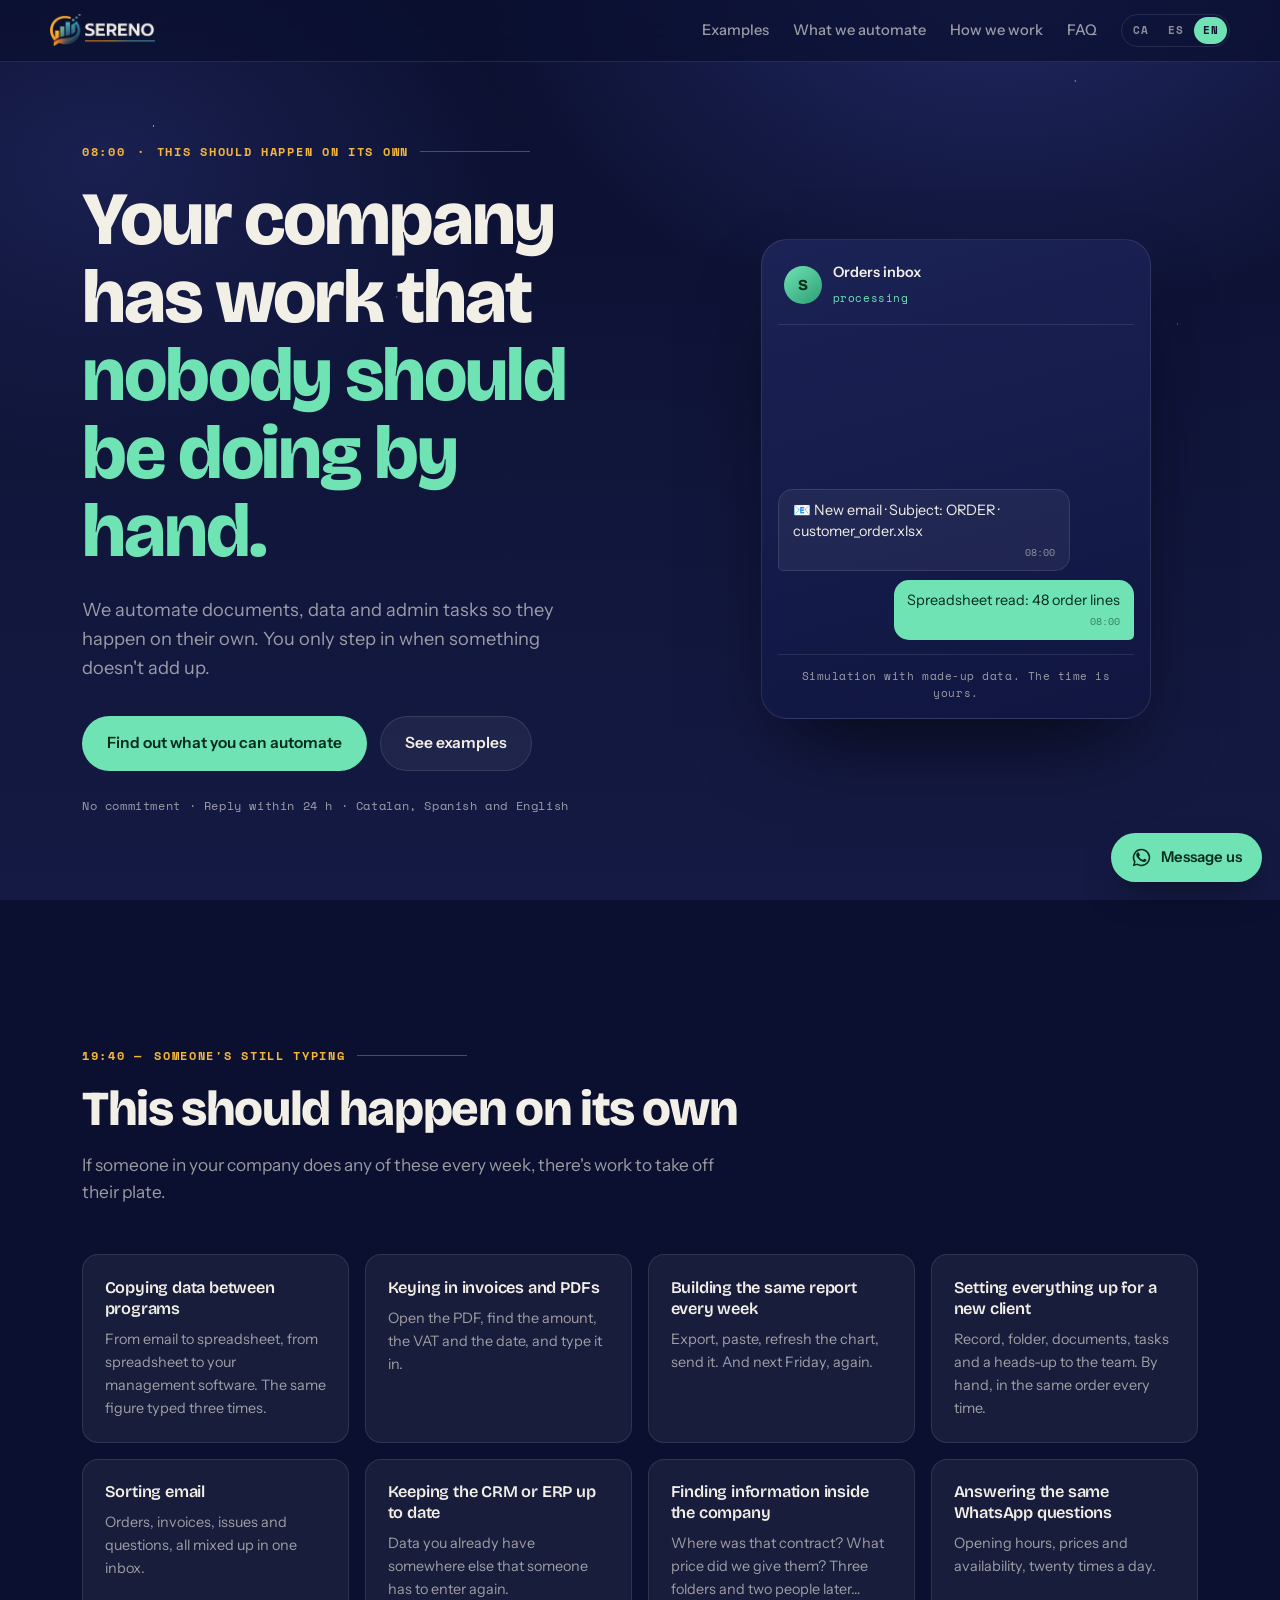
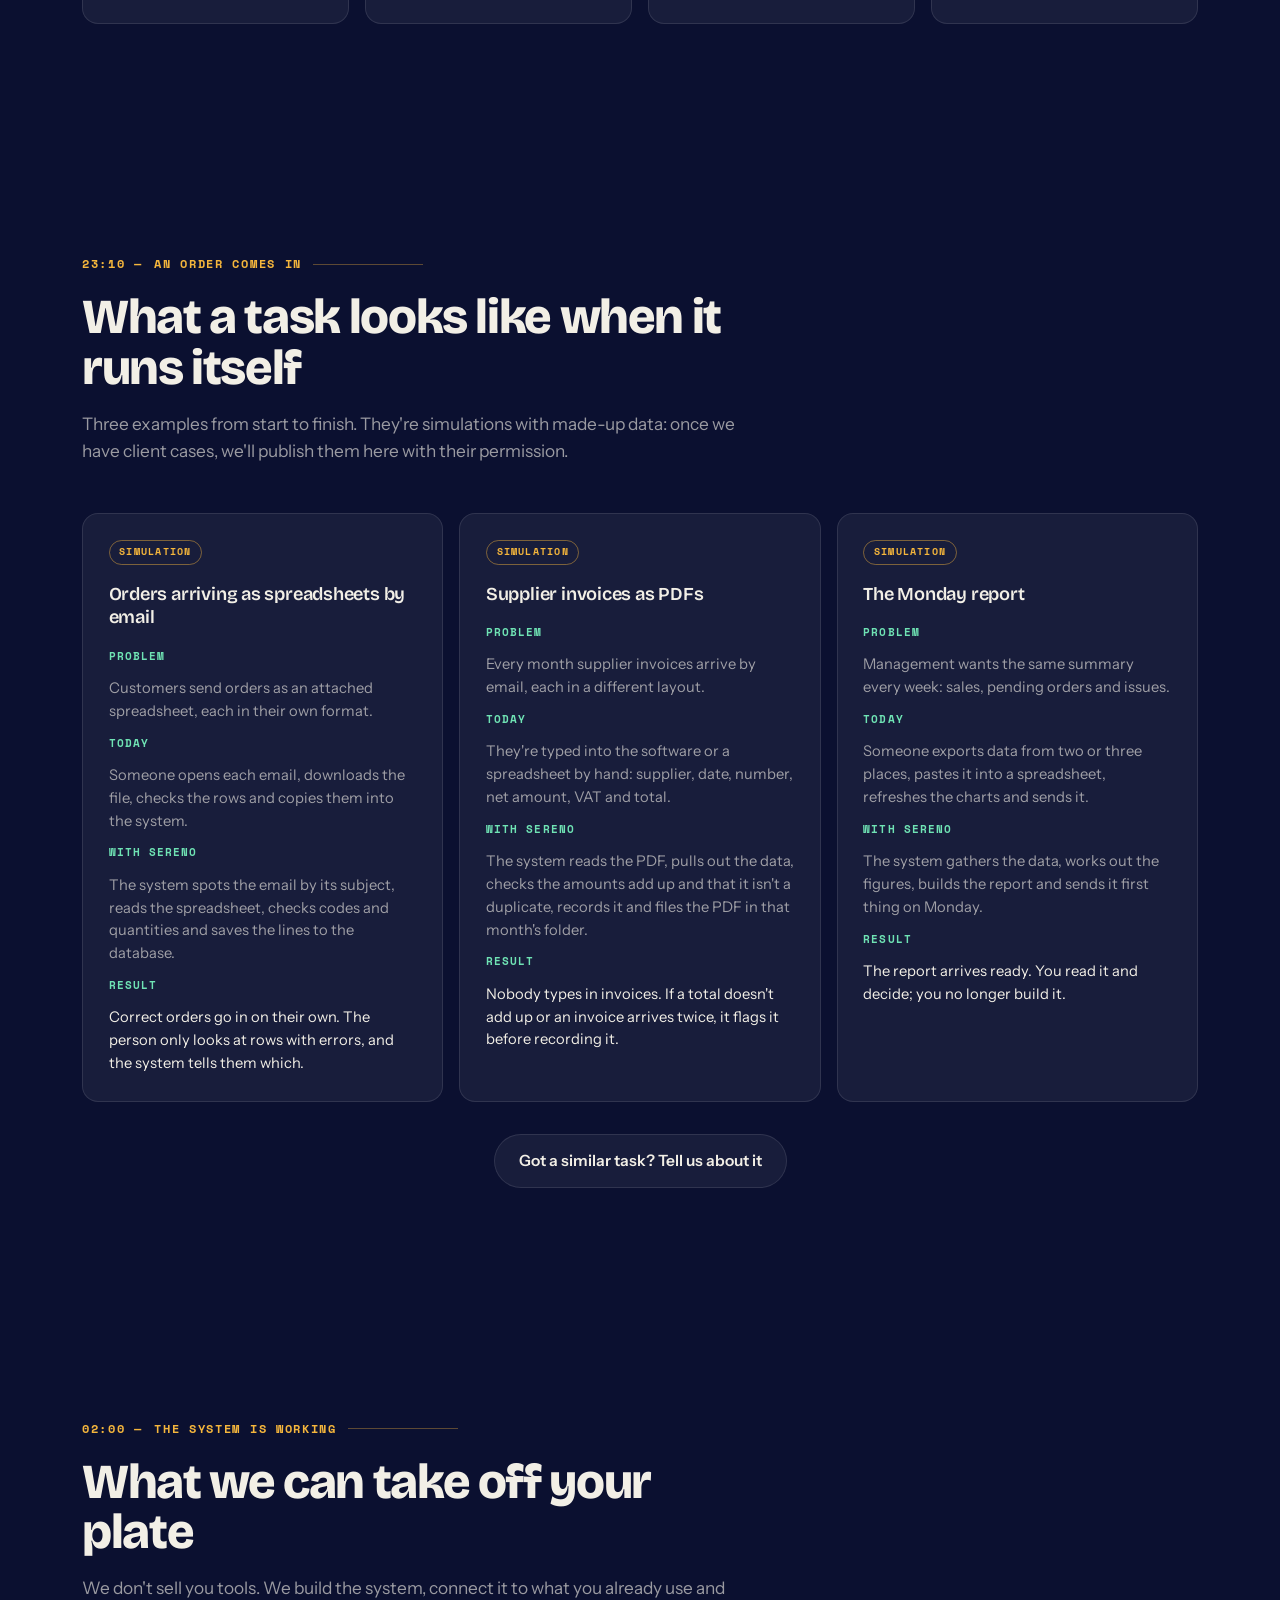
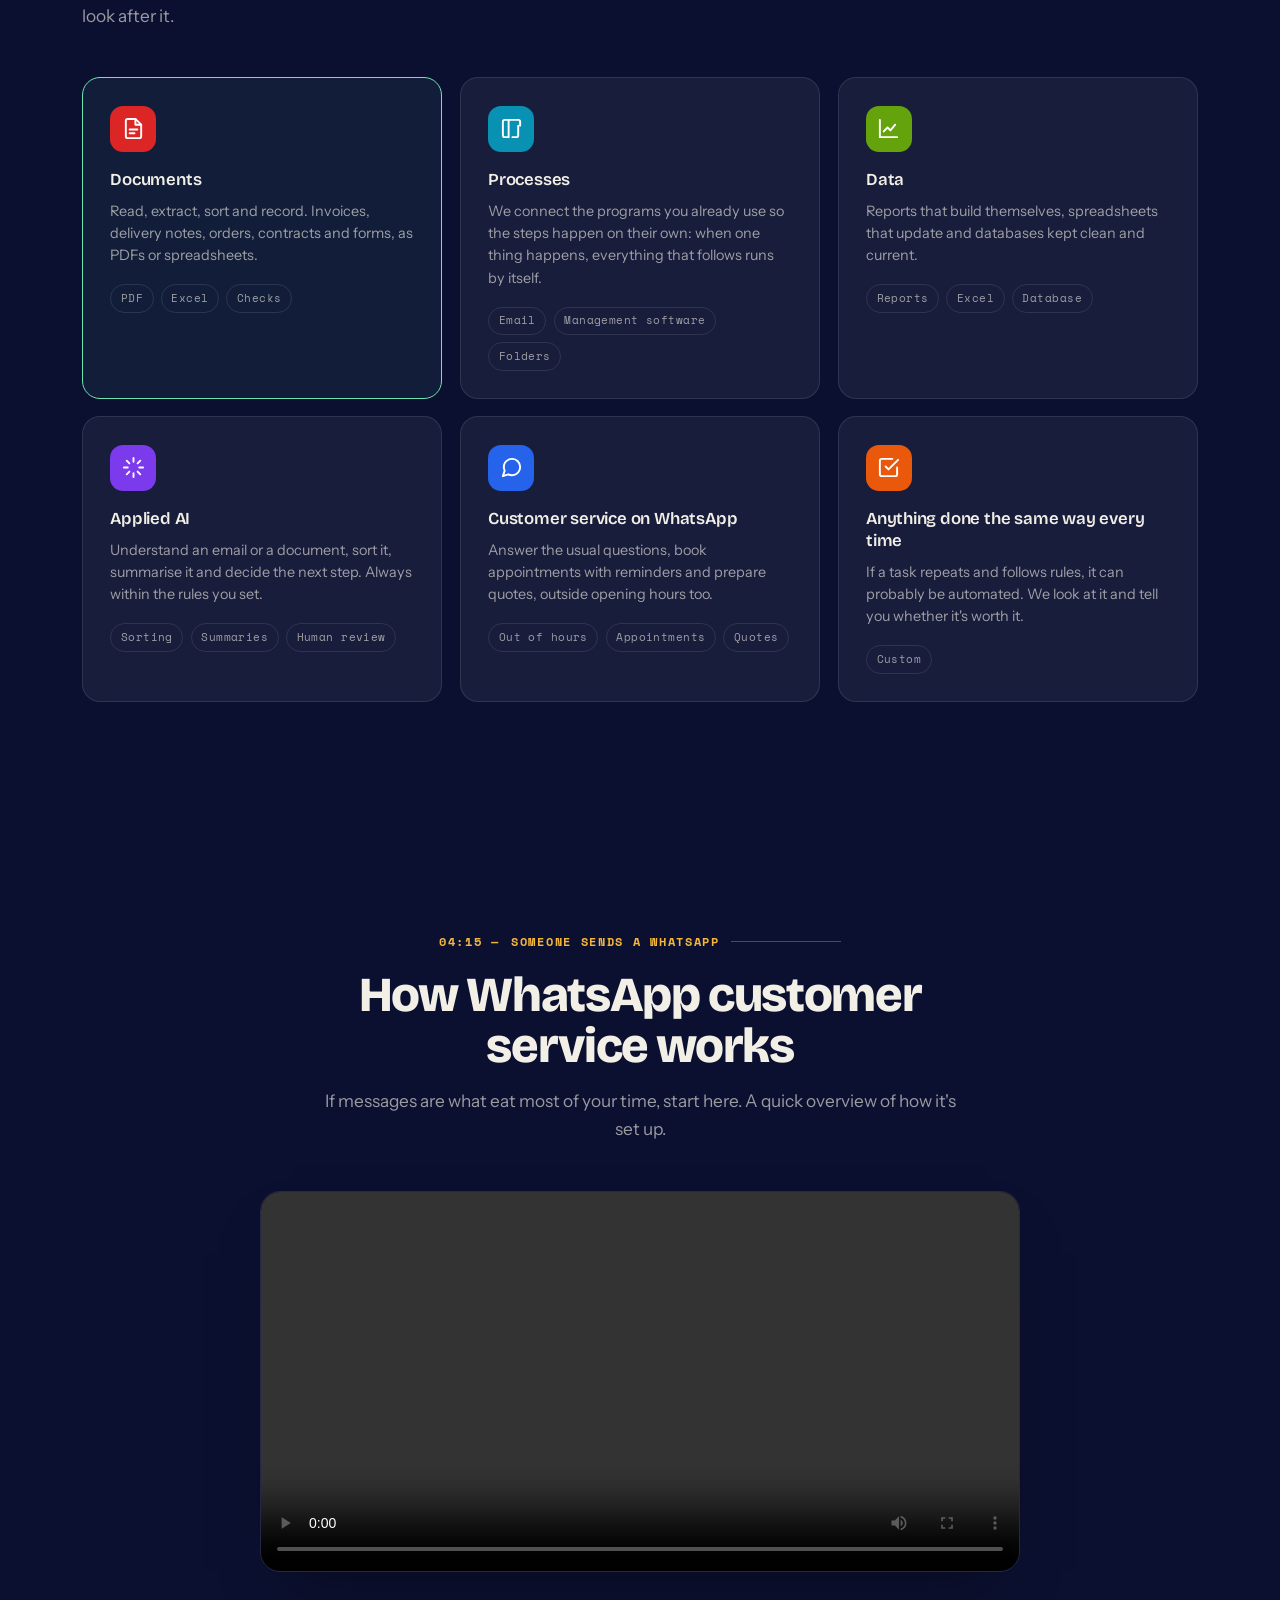
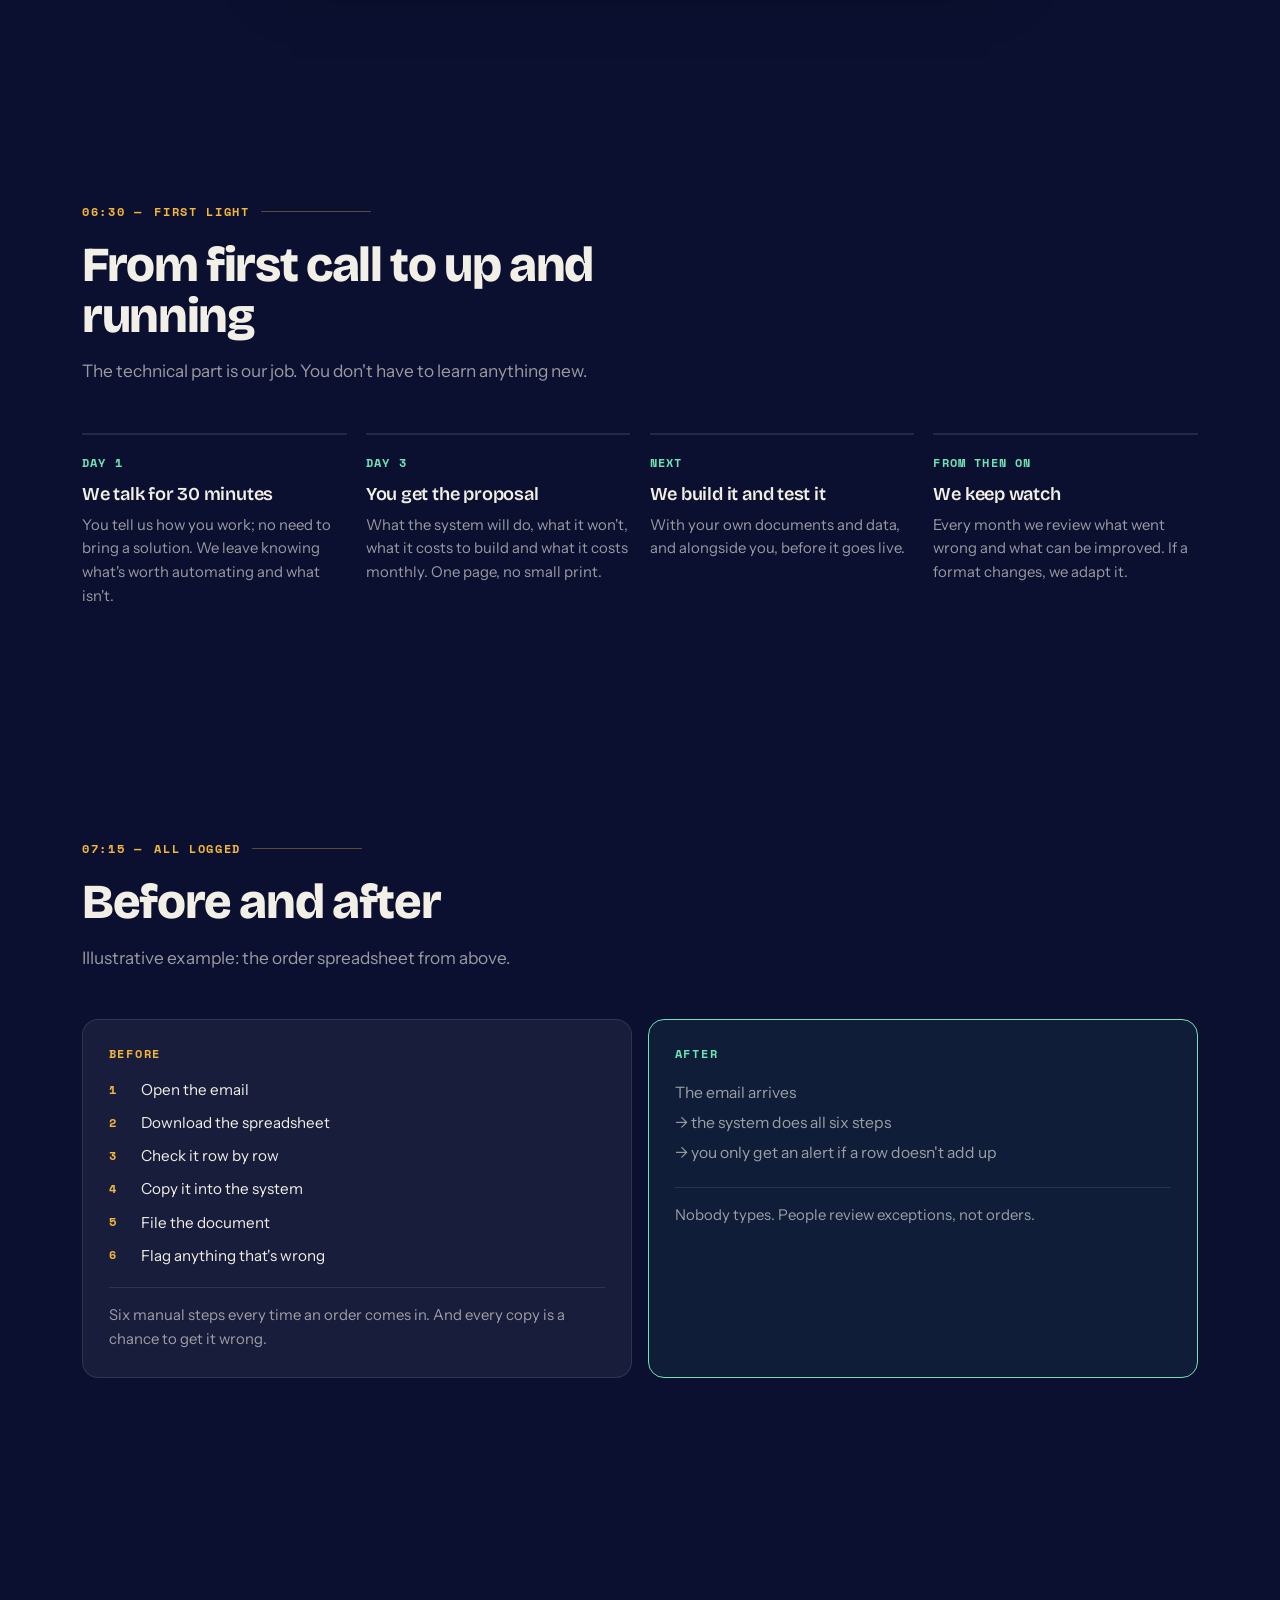
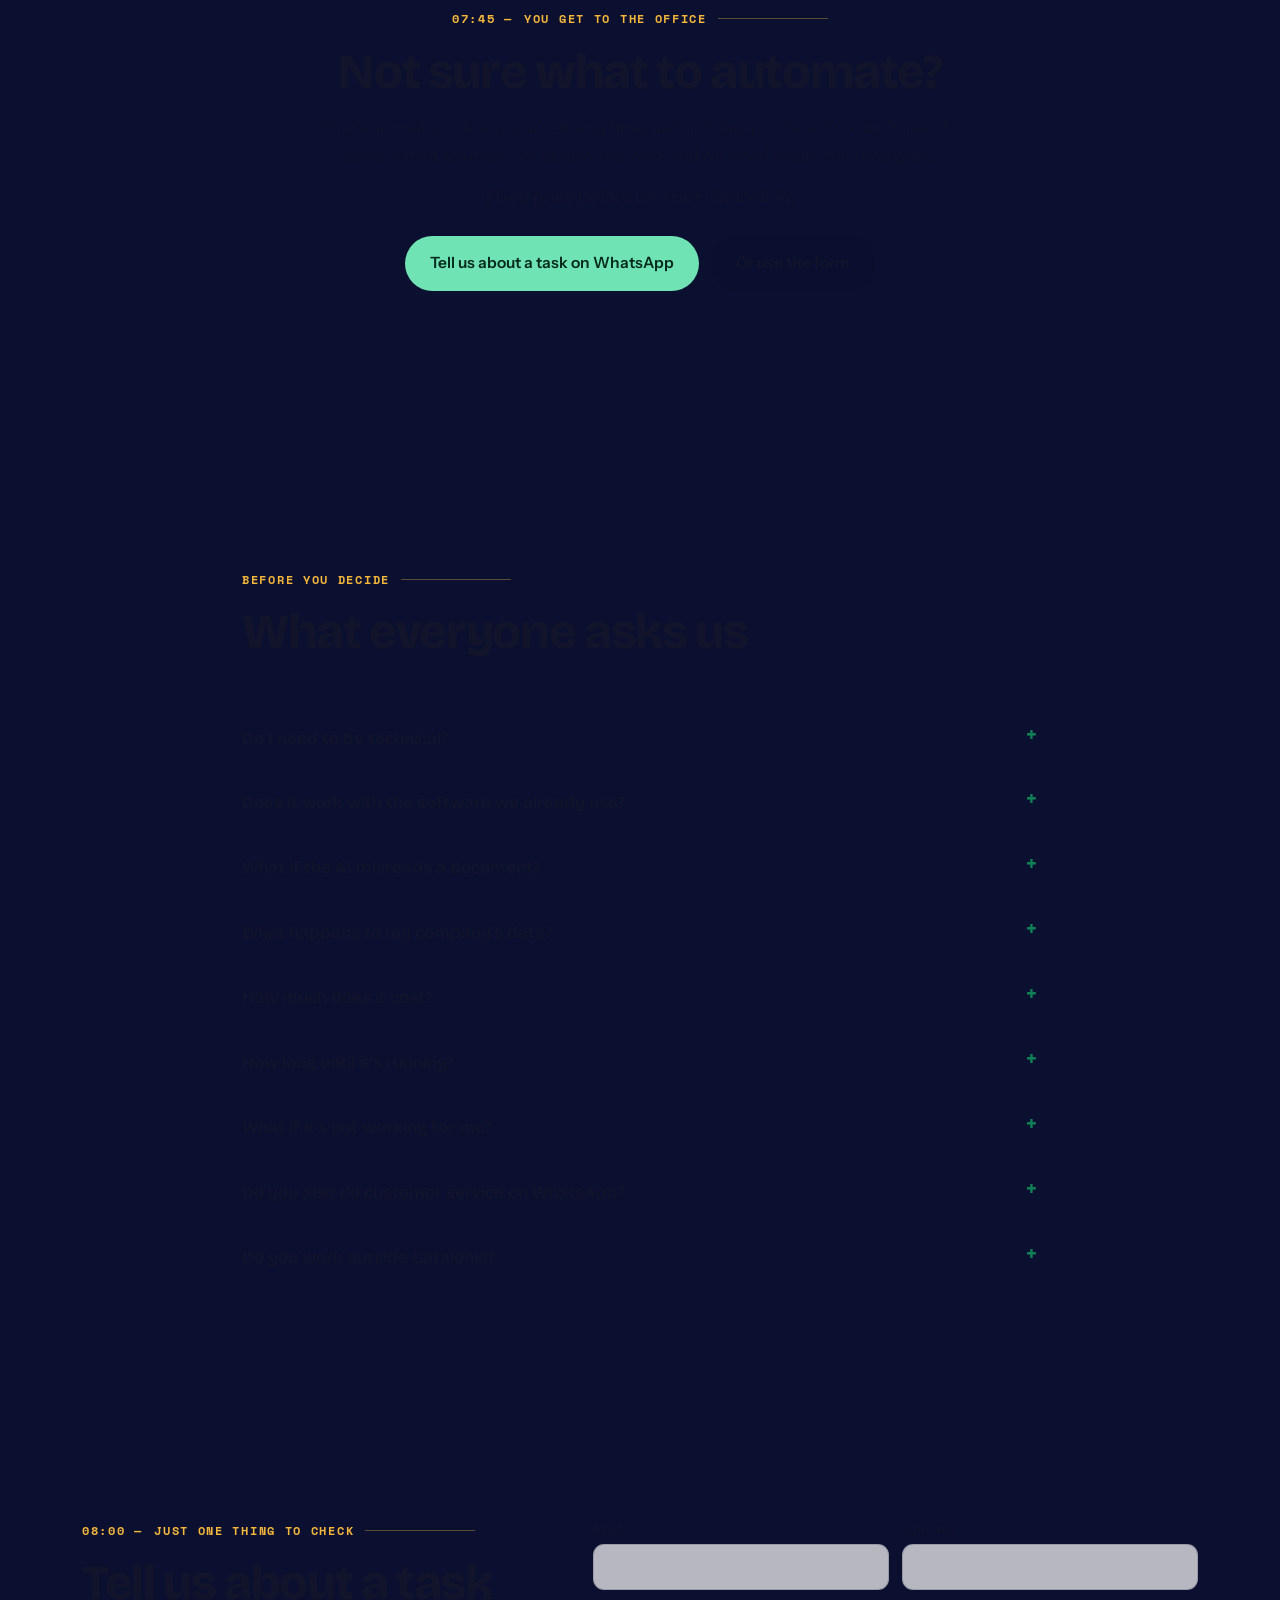
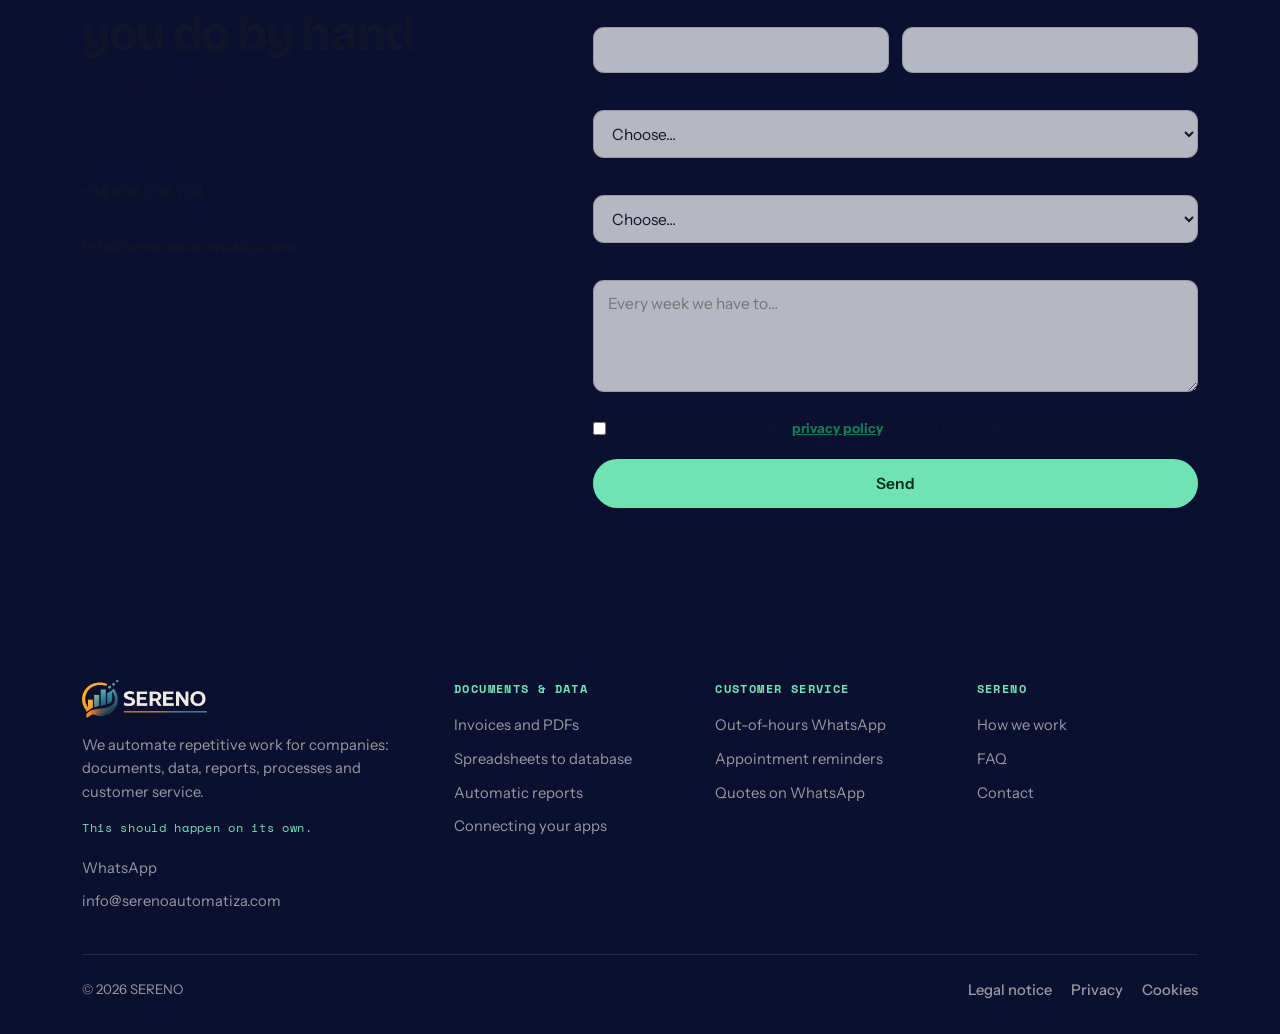
==== commit 816ac0d3: "Torna el vídeo a la home, com a secció d'atenció per WhatsApp Co-Authored-By: Claude Opus 5.5 <norep" ====
--- a/index.html
+++ b/index.html
@@ -714,6 +714,24 @@
         </div>
       </div>
 
+    </div>
+  </div>
+</section>
+
+<!-- ══════════ VÍDEO ATENCIÓ PER WHATSAPP ══════════ -->
+<section id="video">
+  <div class="env">
+    <div class="intro apareix cta-central">
+      <div class="hora" style="justify-content:center">04:15 — <span data-es="alguien escribe por WhatsApp" data-en="someone sends a WhatsApp">algú escriu per WhatsApp</span></div>
+      <h2 data-es="Cómo funciona la atención por WhatsApp" data-en="How WhatsApp customer service works">Com funciona l'atenció per WhatsApp</h2>
+      <p class="apagat" data-es="Si lo que más tiempo te quita son los mensajes, empieza por aquí. Un resumen rápido de cómo queda montado." data-en="If messages are what eat most of your time, start here. A quick overview of how it's set up.">Si el que més temps et treu són els missatges, comença per aquí. Un resum ràpid de com queda muntat.</p>
+    </div>
+    <div class="video-marc apareix">
+      <video id="videoSereno" controls preload="metadata" playsinline
+        data-src-ca="sereno-video-ca.mp4" data-src-es="sereno-video-es.mp4" data-src-en="sereno-video-en.mp4">
+        <source src="sereno-video-ca.mp4" type="video/mp4">
+        <span data-es="Tu navegador no puede reproducir el vídeo. Escríbenos por WhatsApp y te enviamos el enlace." data-en="Your browser can't play this video. Message us on WhatsApp and we'll send you the link.">El teu navegador no pot reproduir el vídeo. Escriu-nos per WhatsApp i t'enviem l'enllaç.</span>
+      </video>
     </div>
   </div>
 </section>
@@ -1074,6 +1092,13 @@
   });
   document.querySelectorAll('.idioma button').forEach(b => b.classList.toggle('on', b.dataset.lang === l));
   try{ localStorage.setItem('idioma', l); }catch(e){}
+  // vídeo en l'idioma triat
+  const video = document.getElementById('videoSereno');
+  if(video){
+    const nouSrc = video.dataset['src' + l.charAt(0).toUpperCase() + l.slice(1)] || video.dataset.srcCa;
+    const font = video.querySelector('source');
+    if(nouSrc && nouSrc !== font.getAttribute('src')){ font.setAttribute('src', nouSrc); video.load(); }
+  }
   pintaXat();
 }
 
